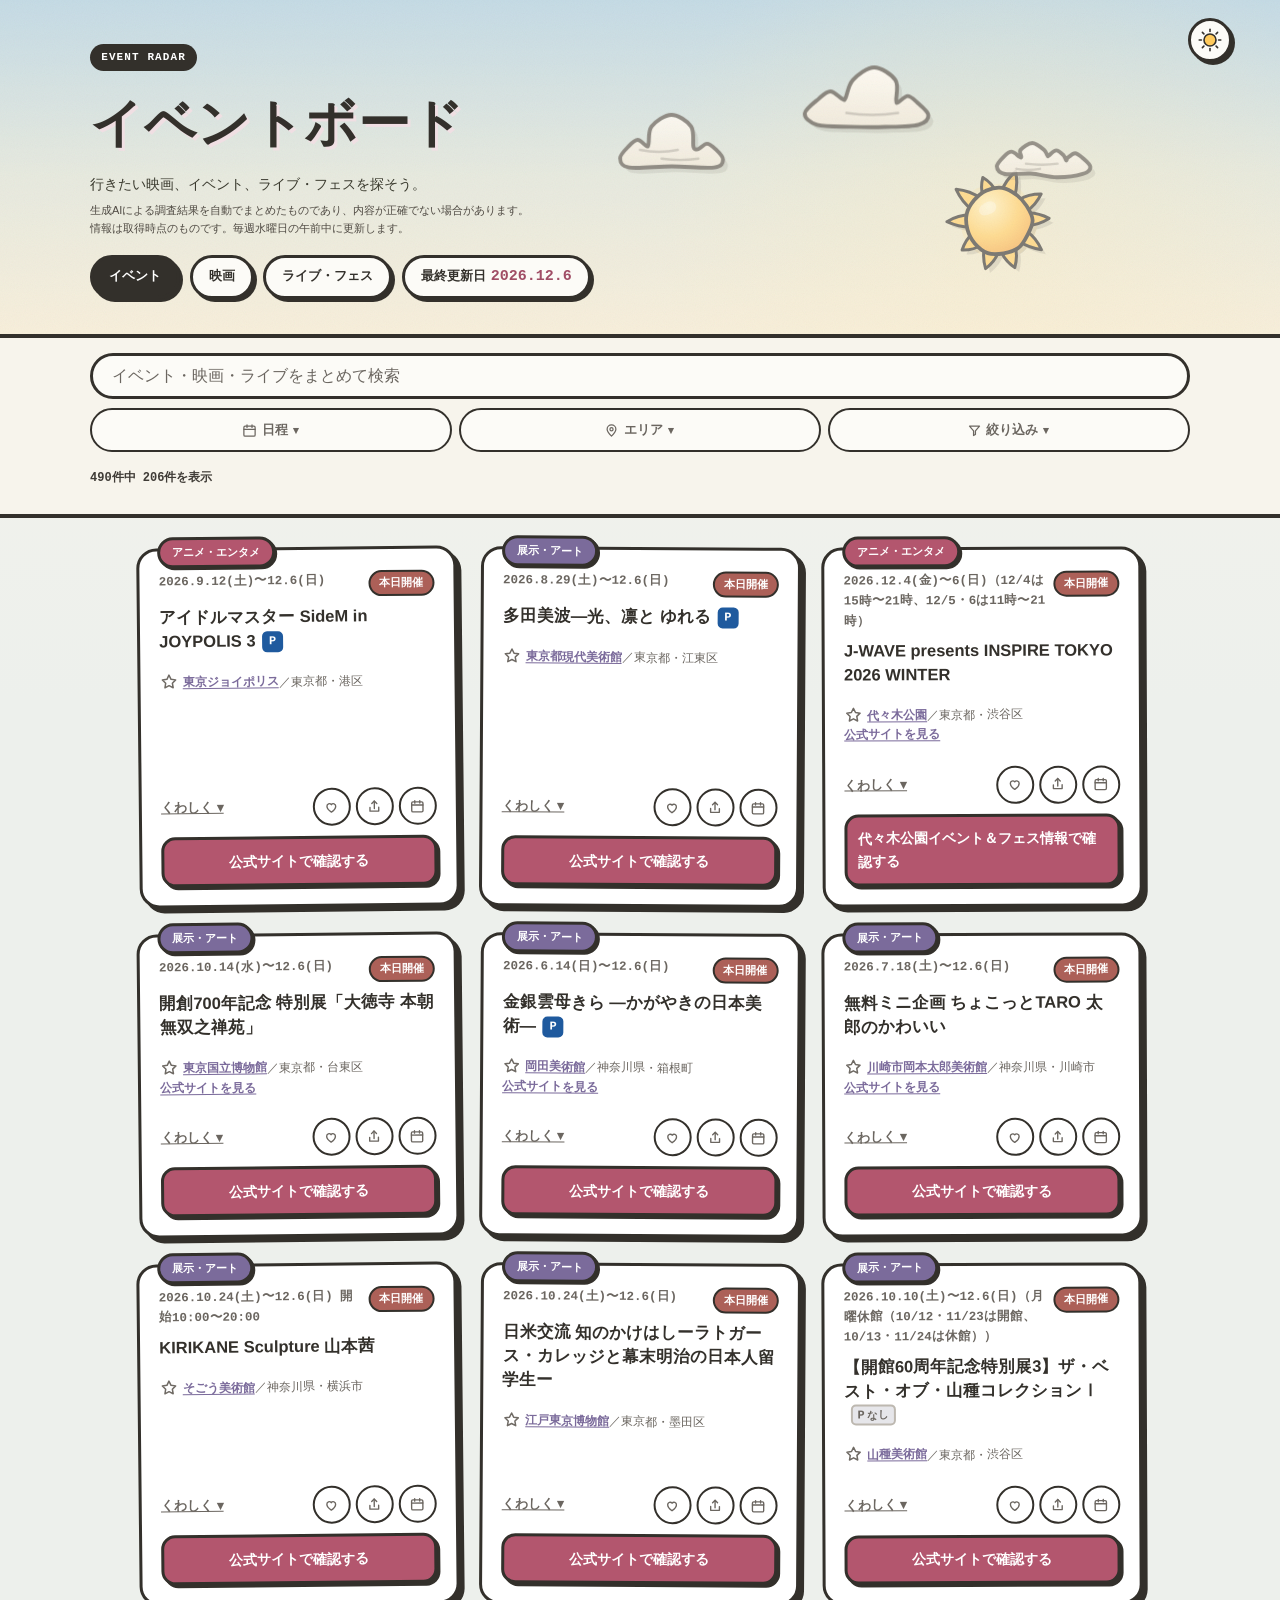
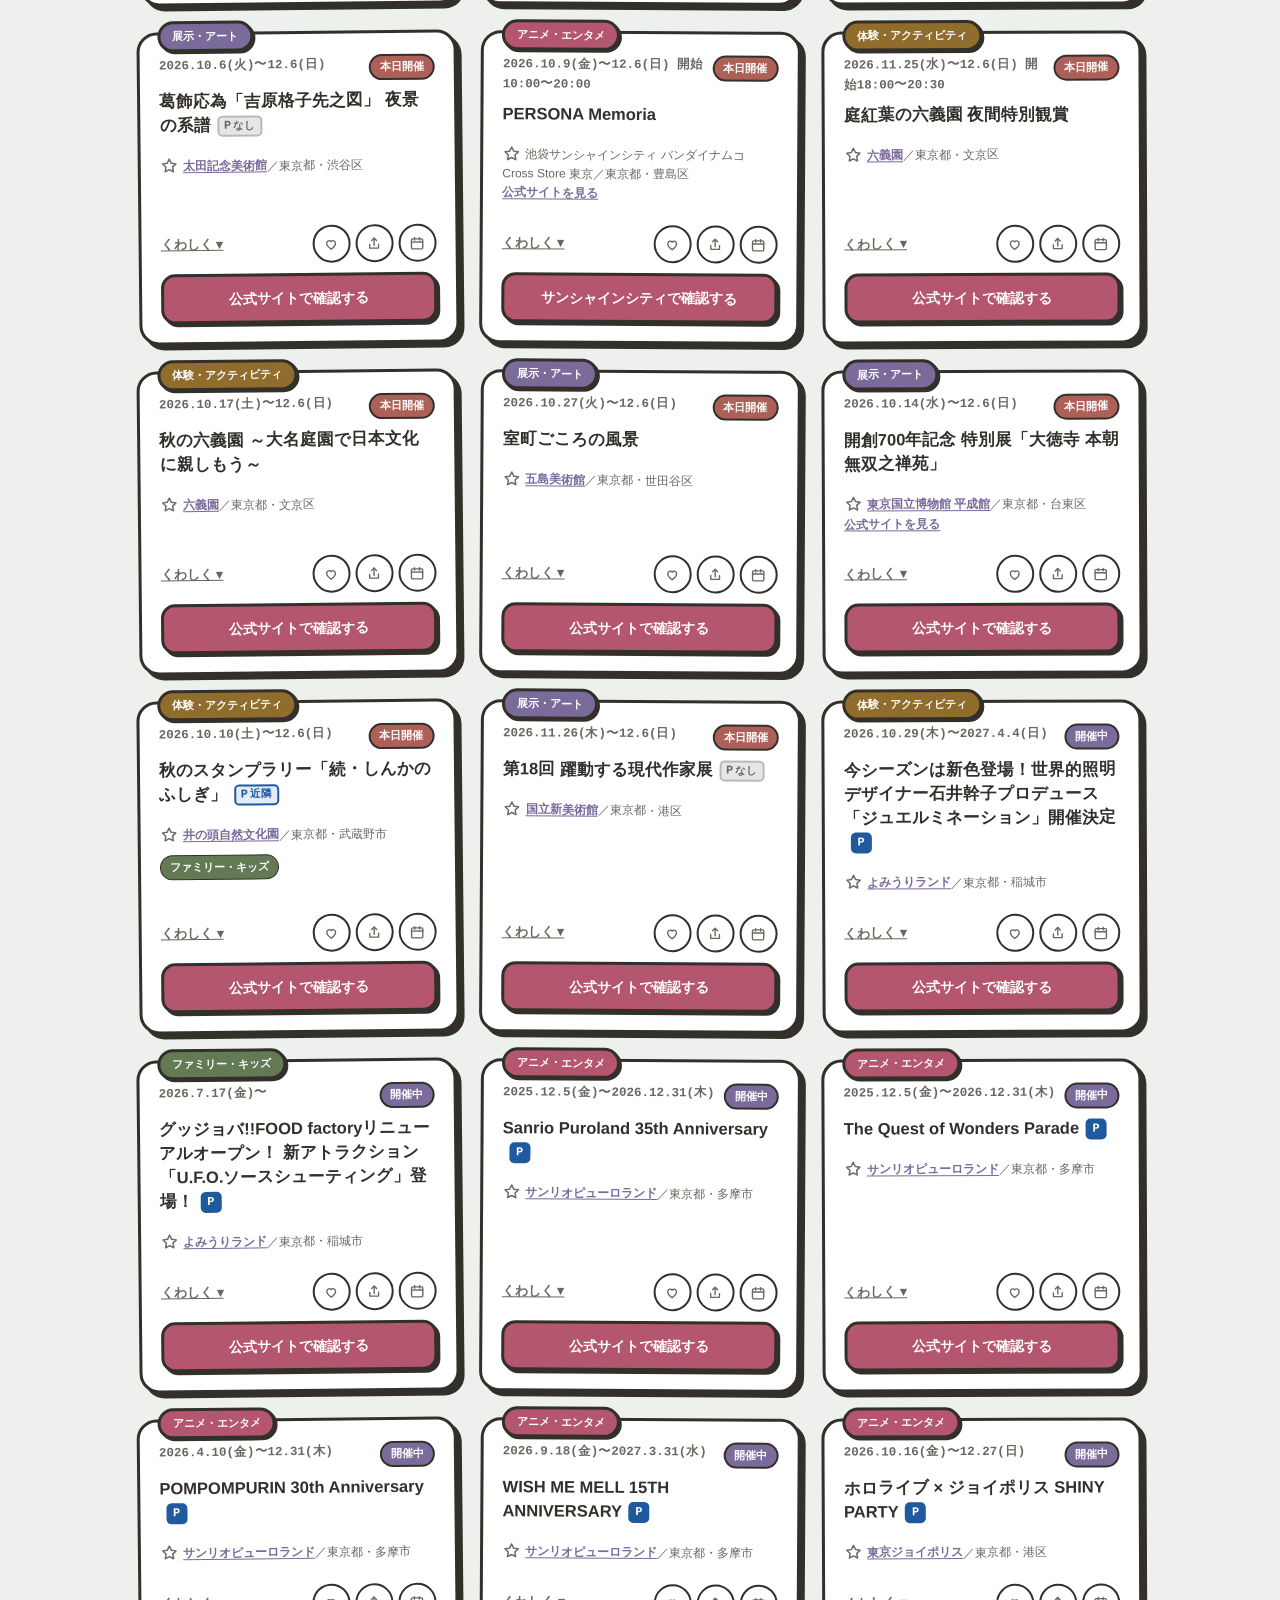
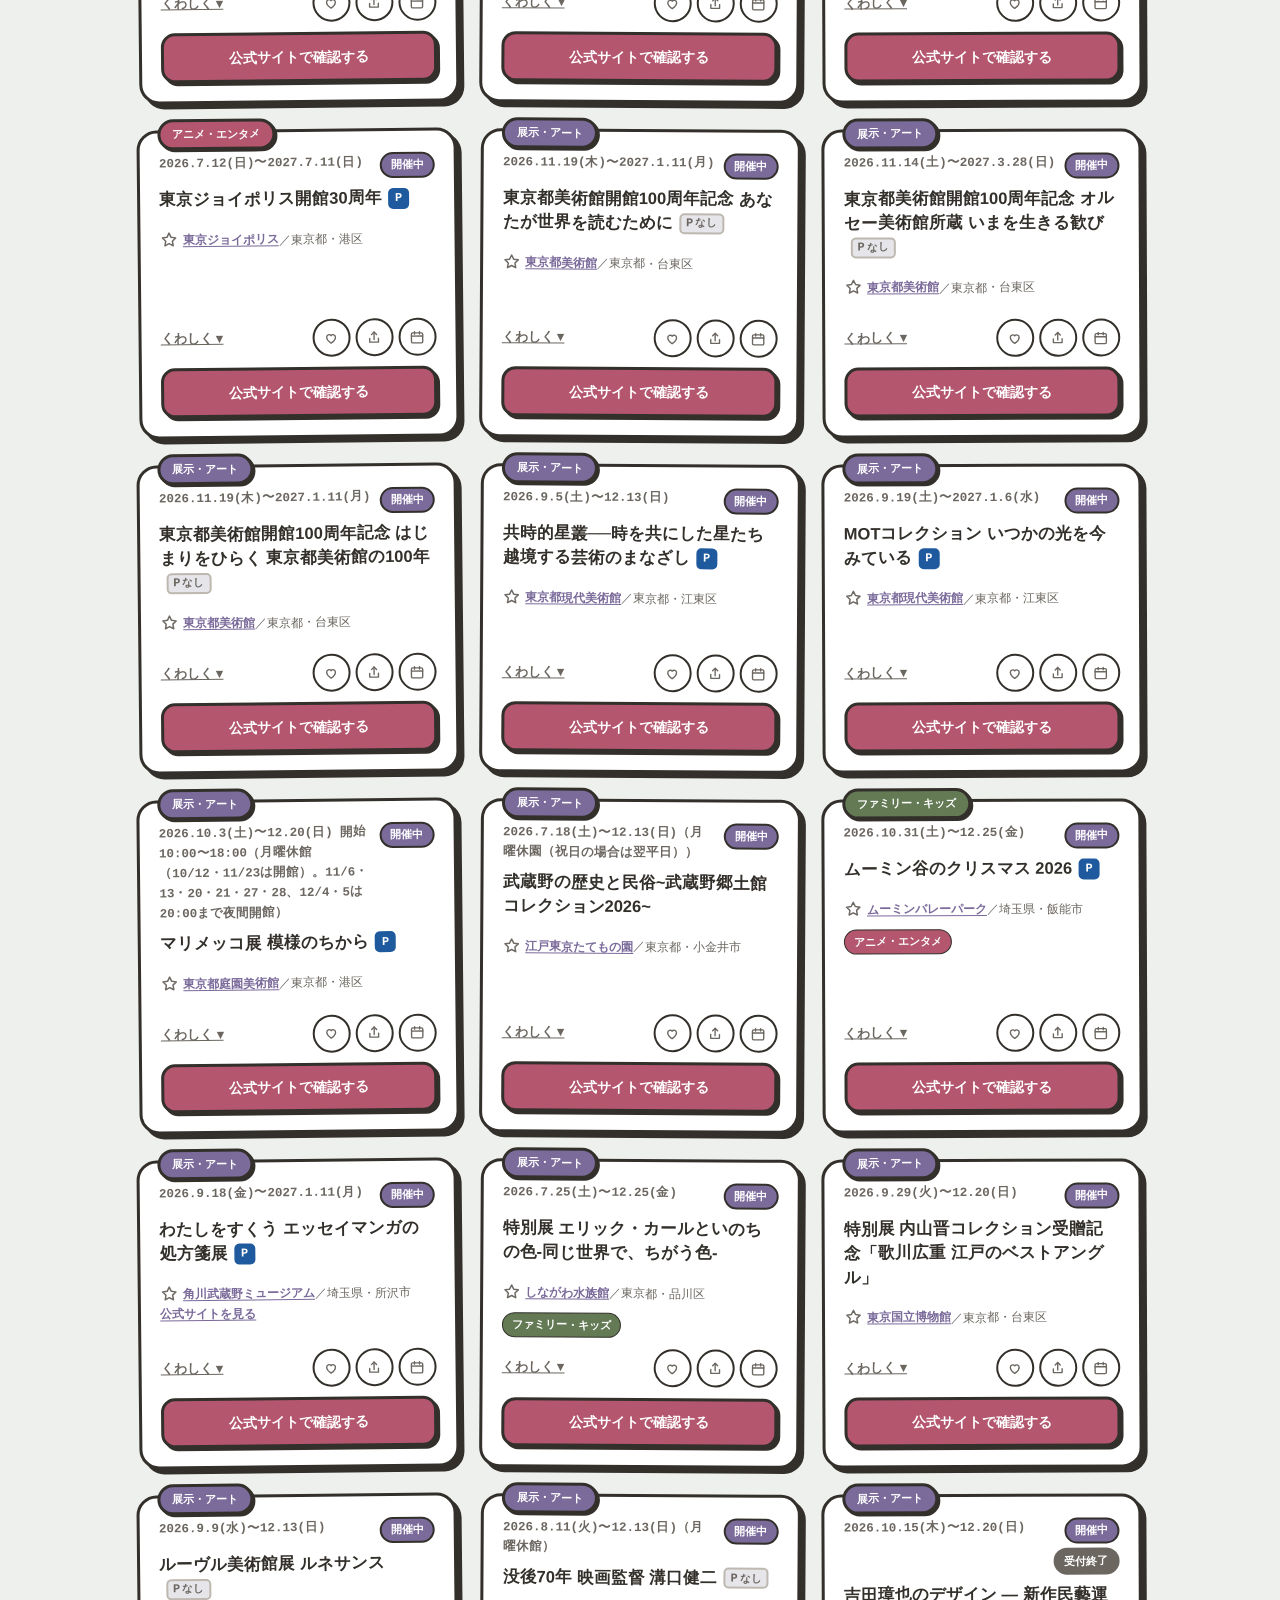
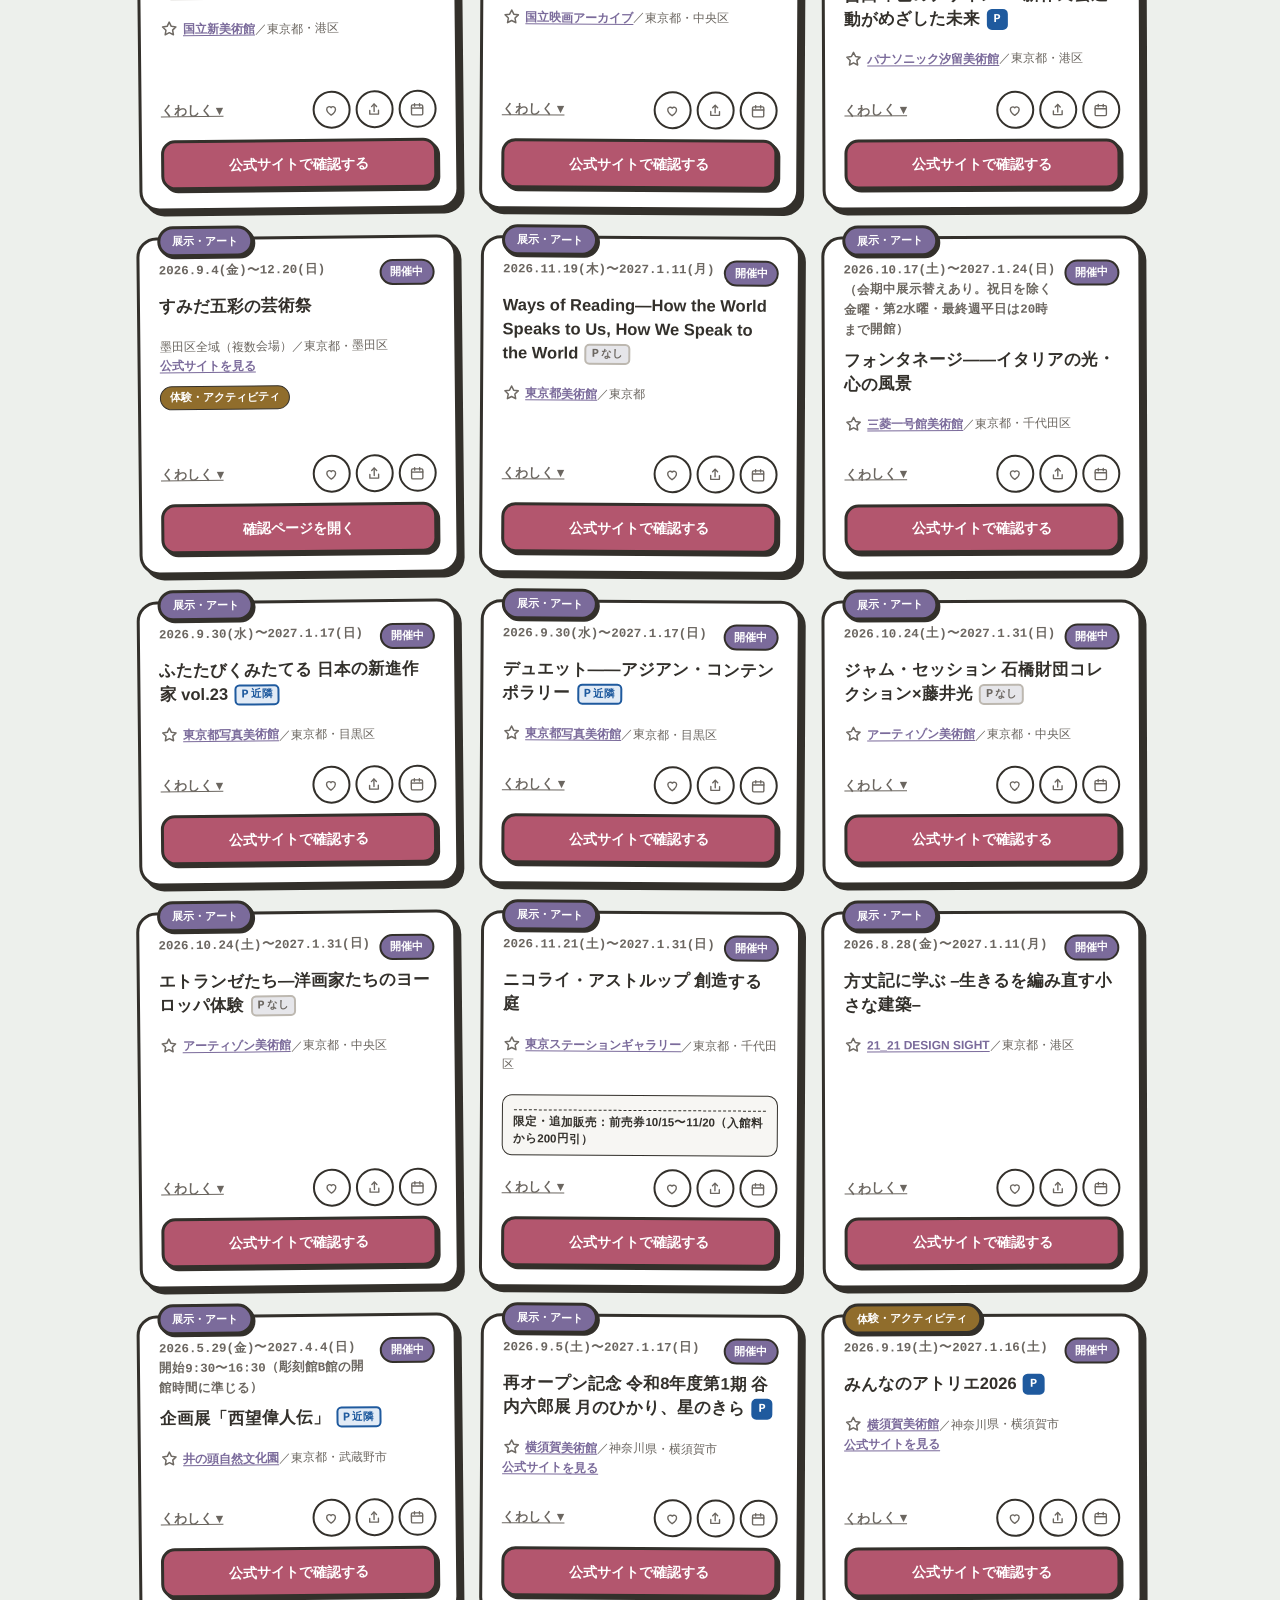
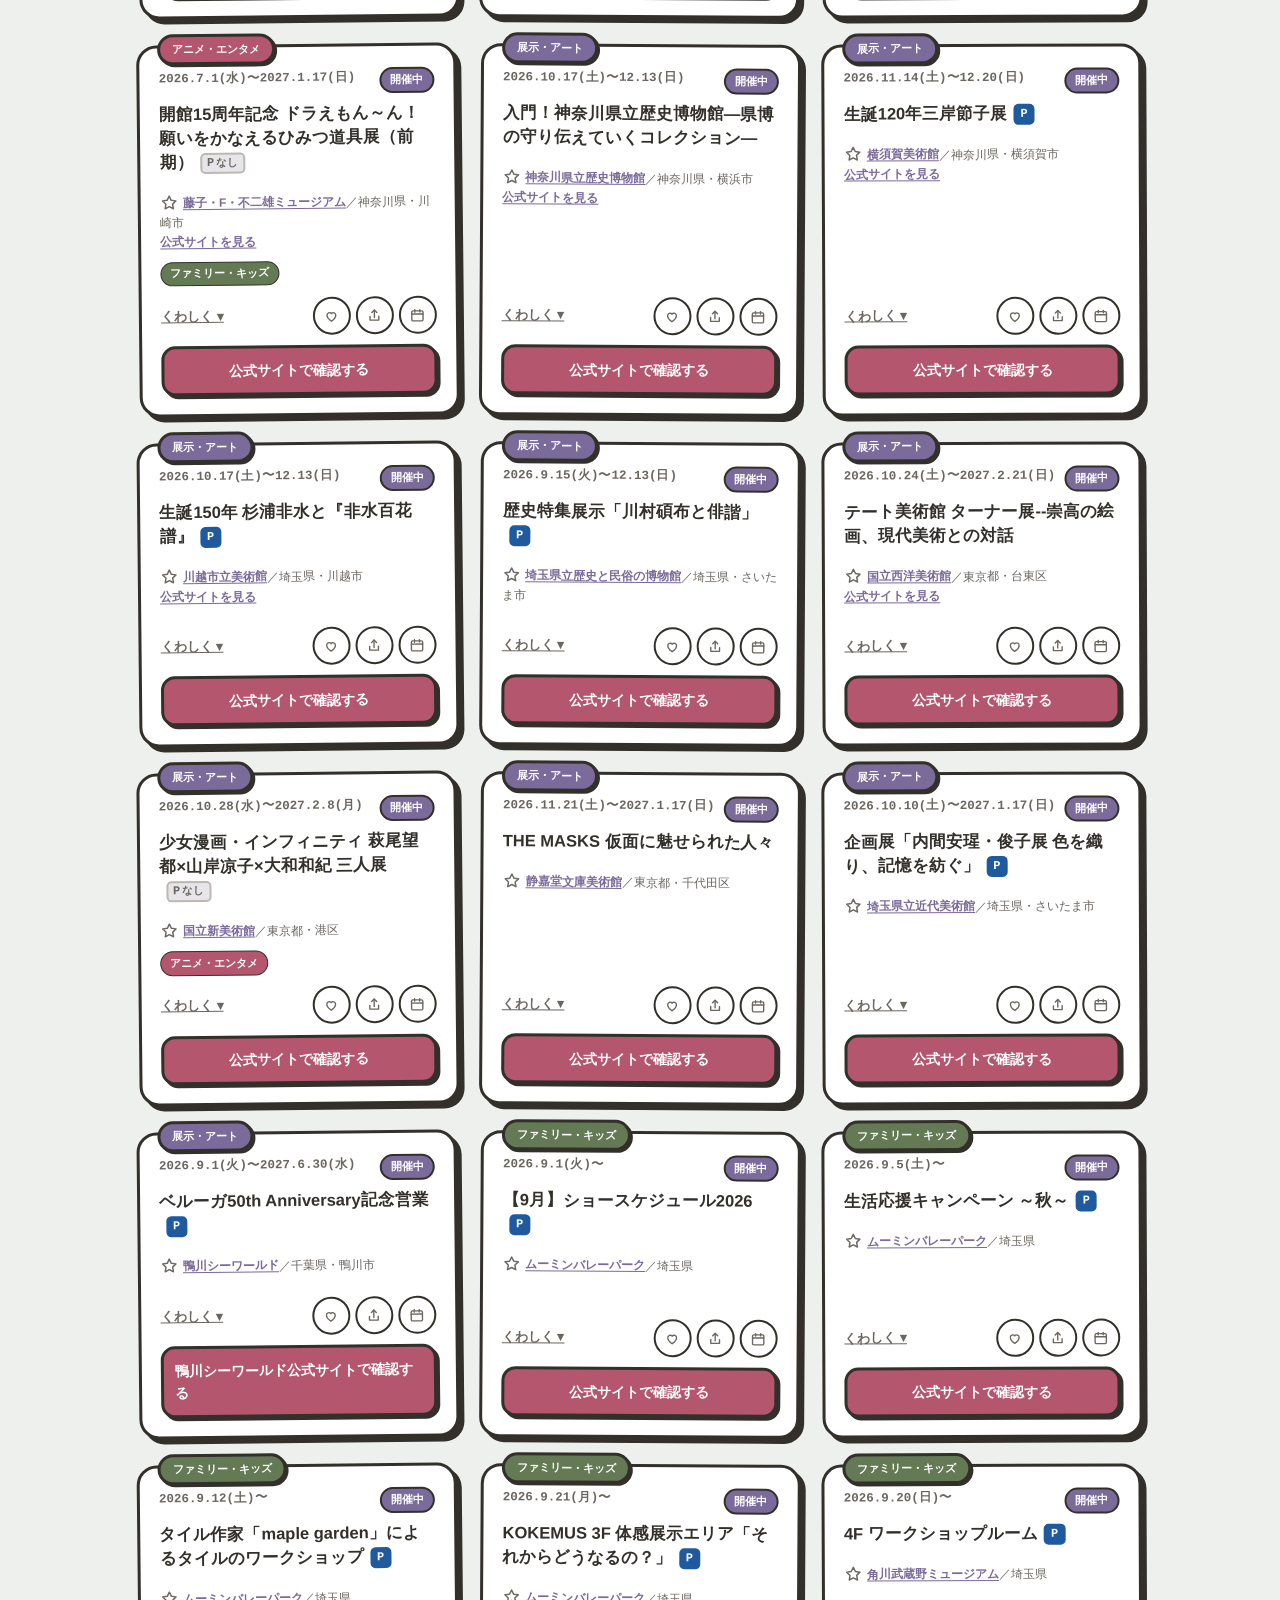
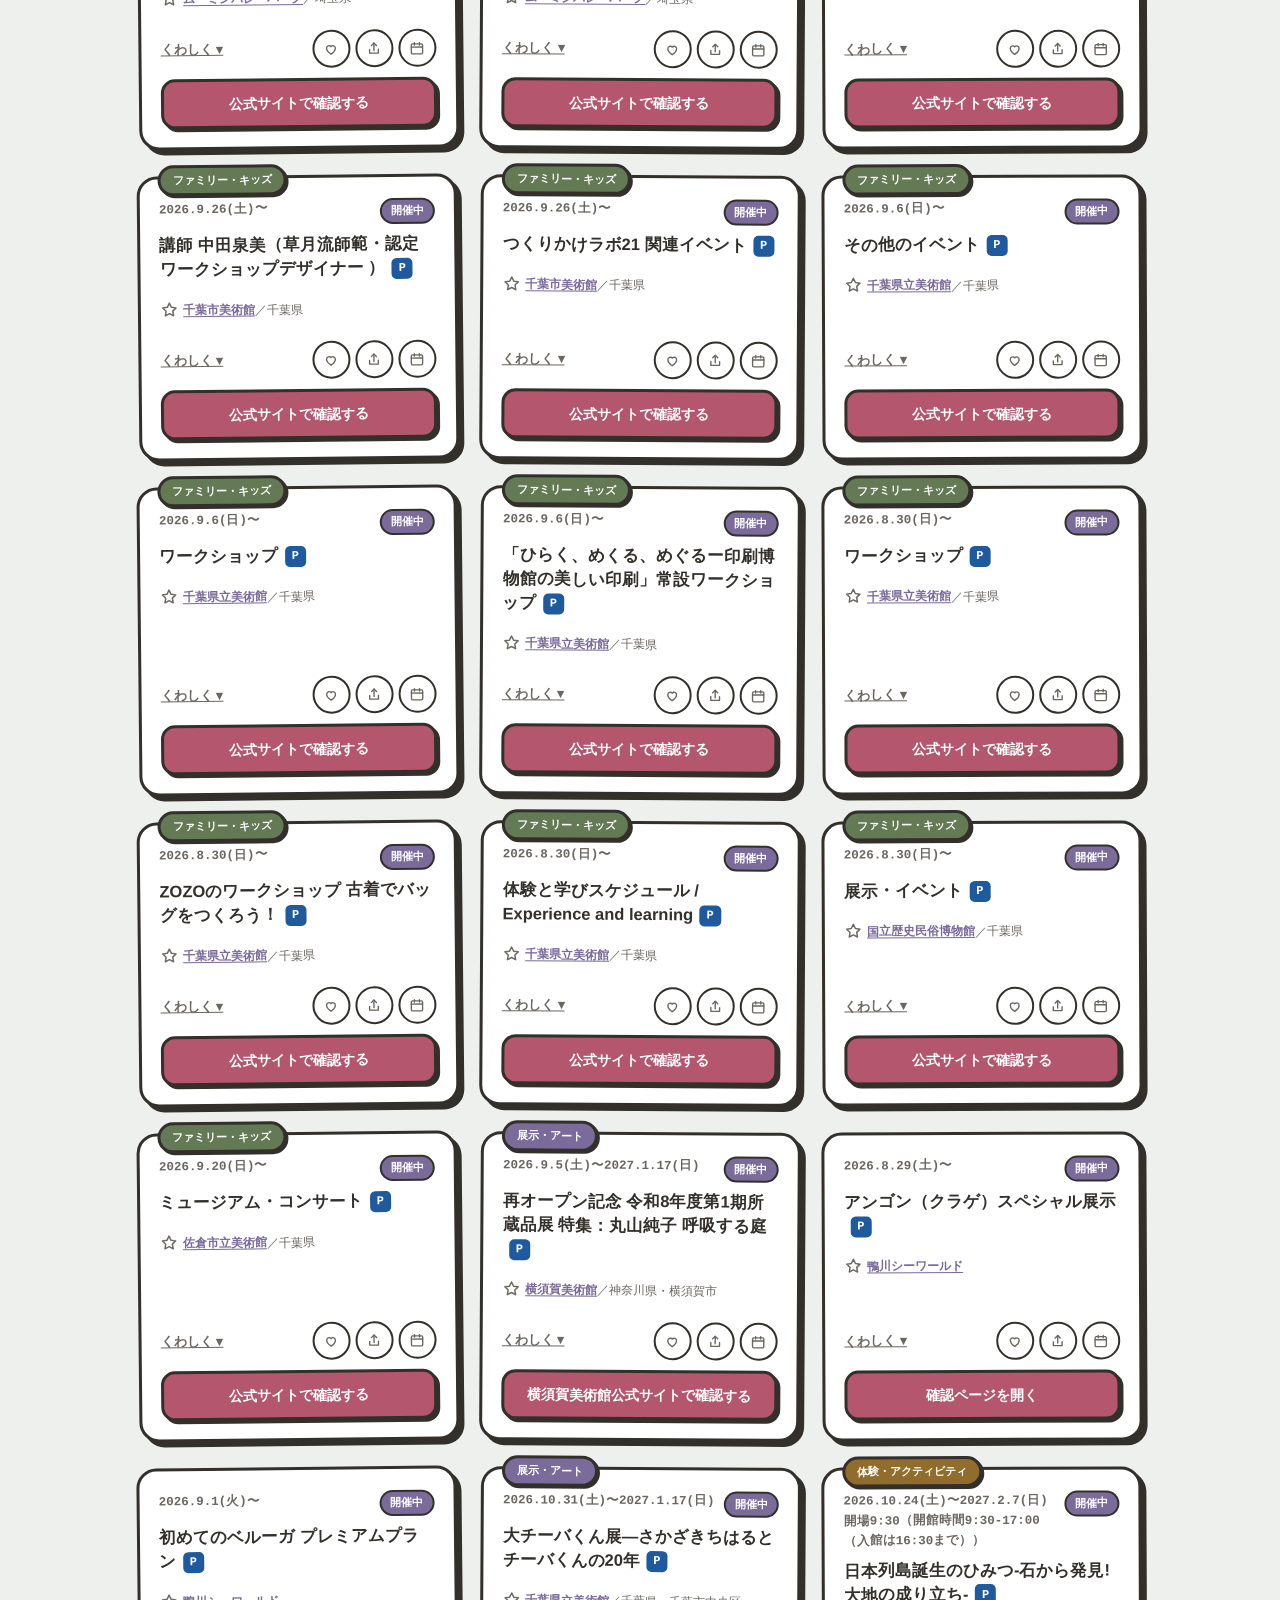
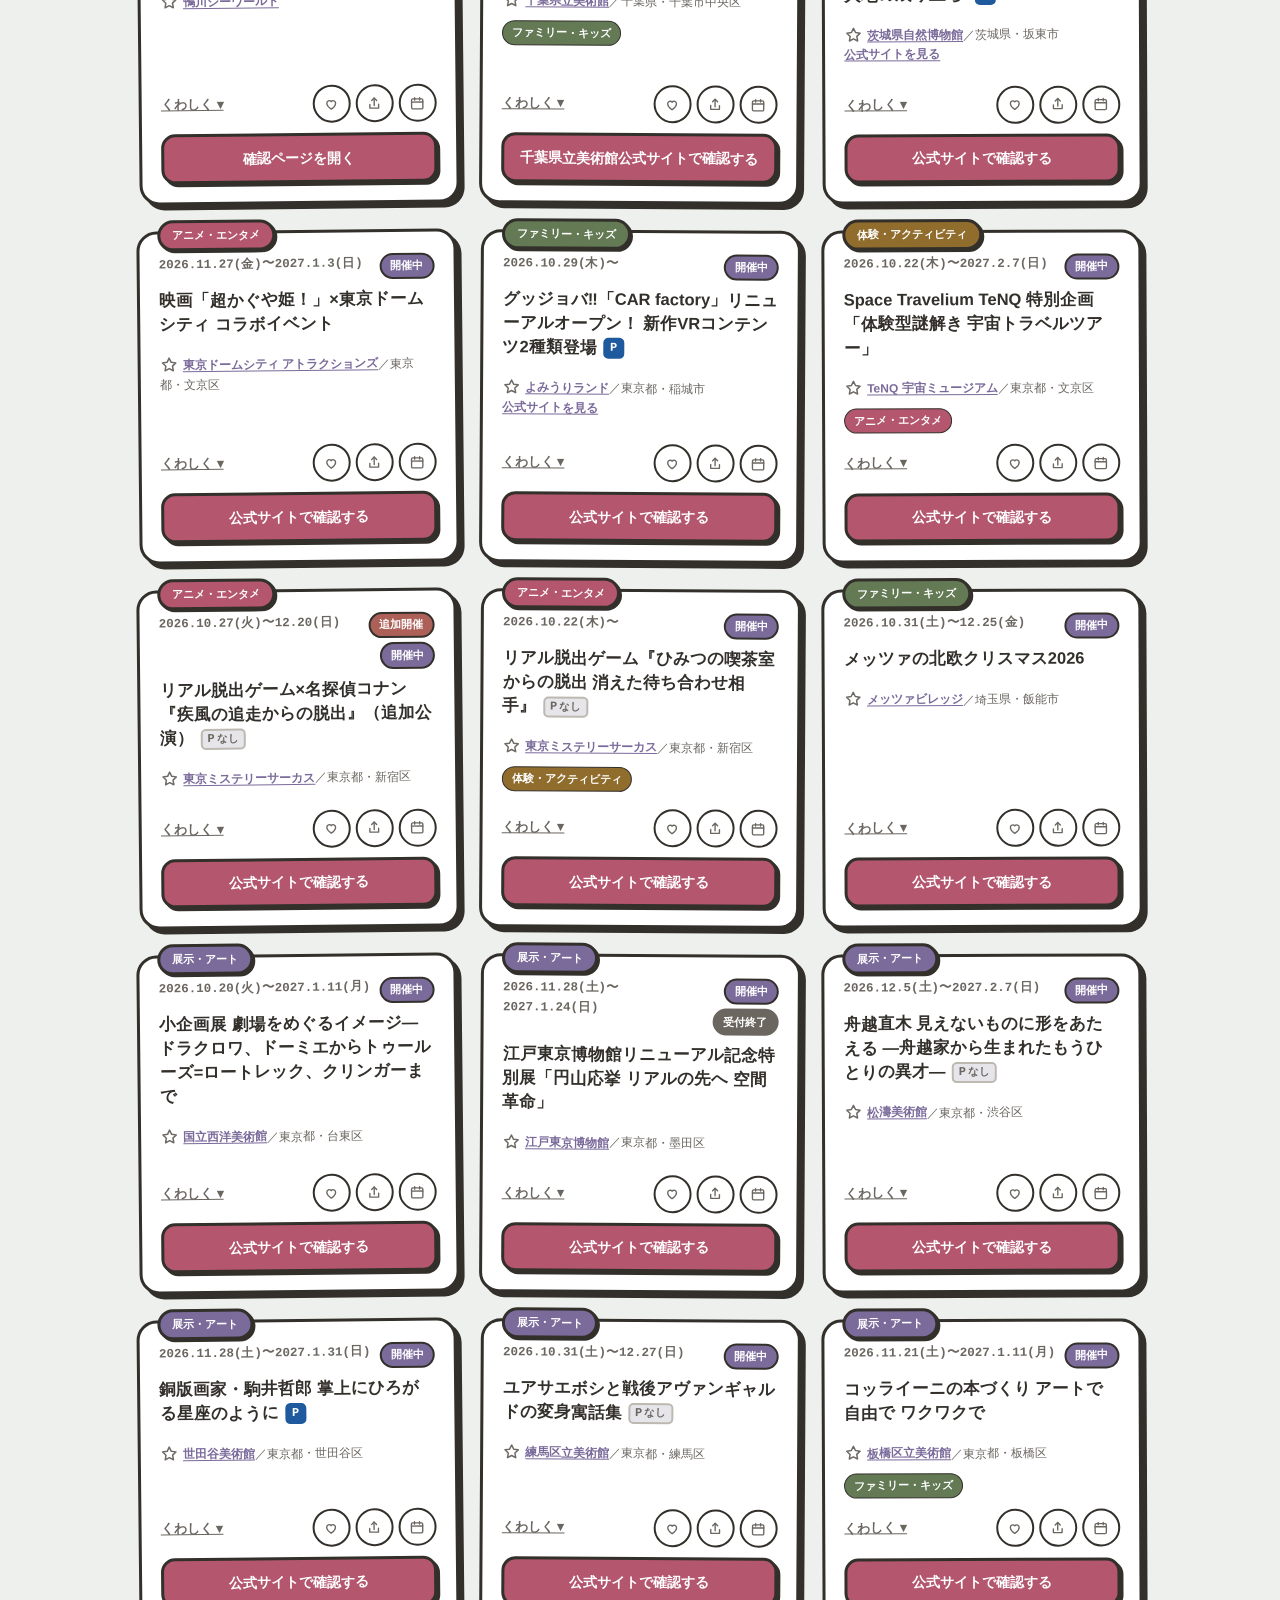
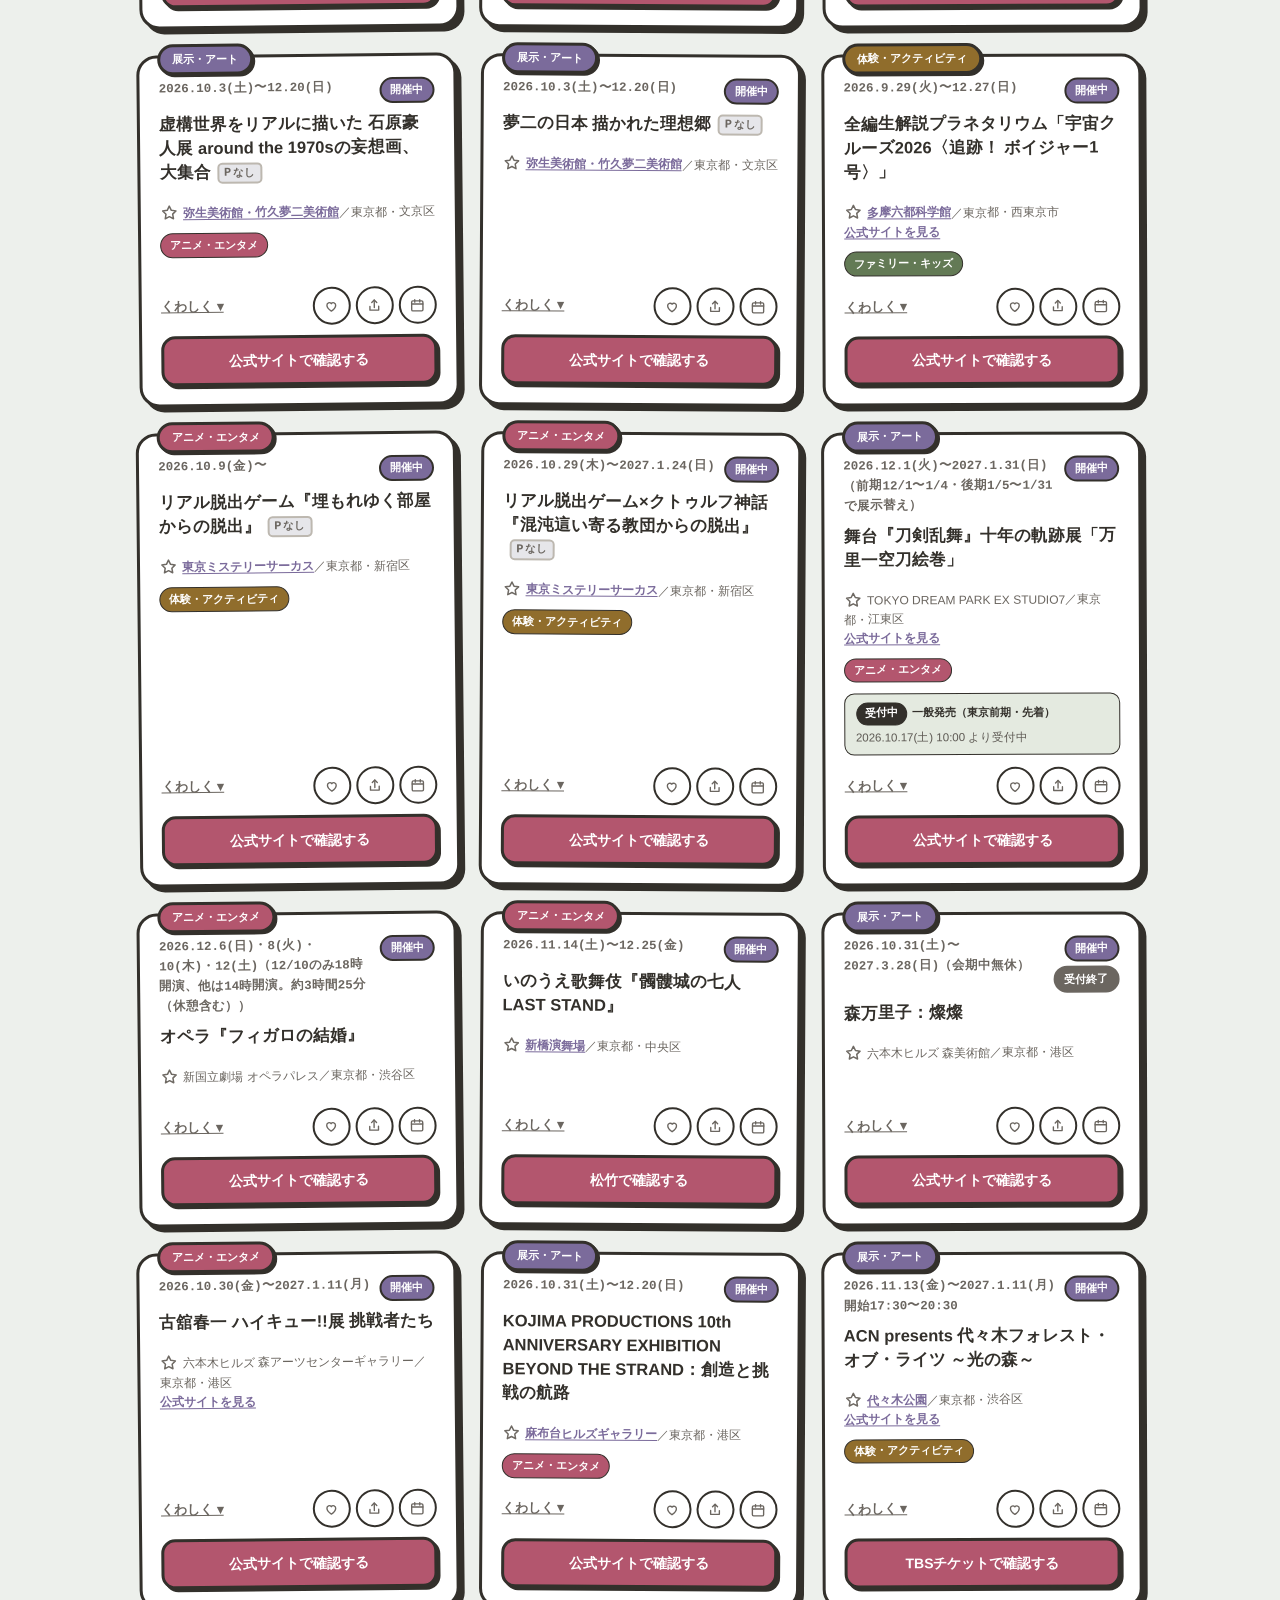
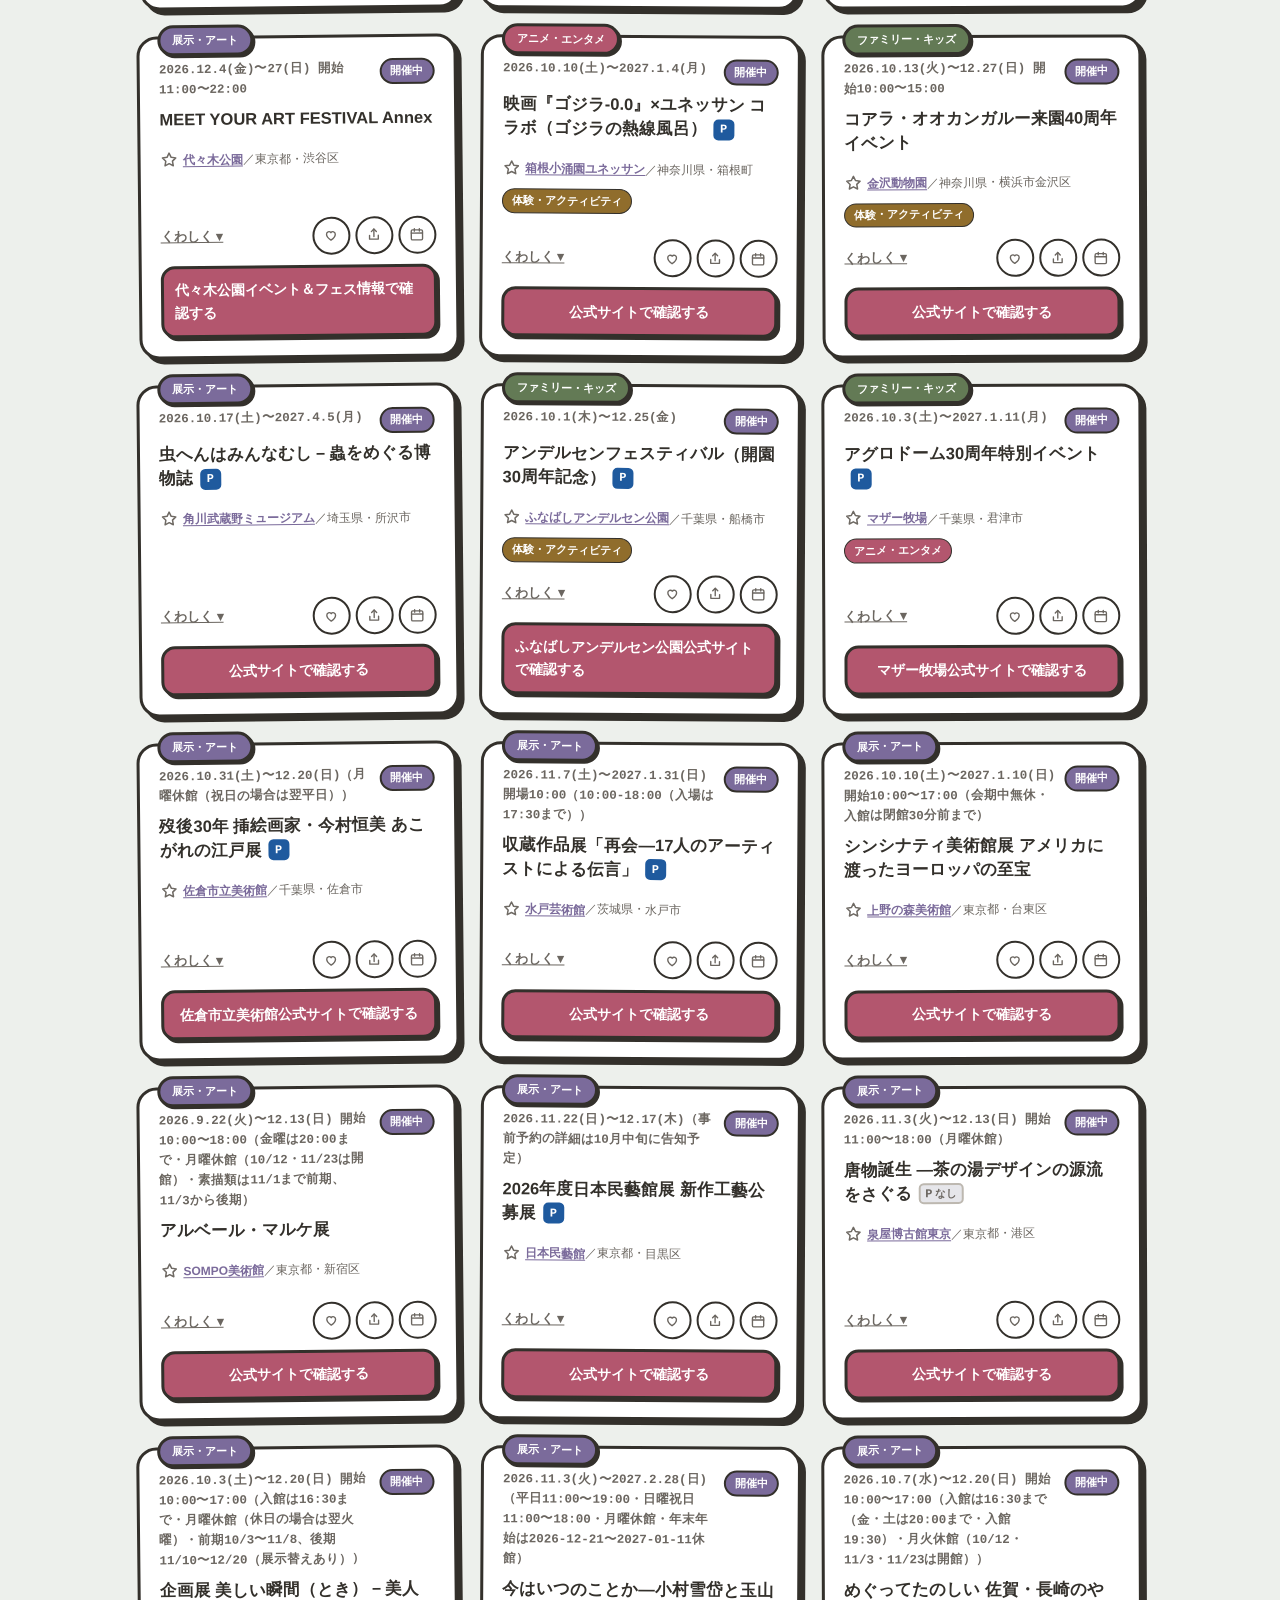
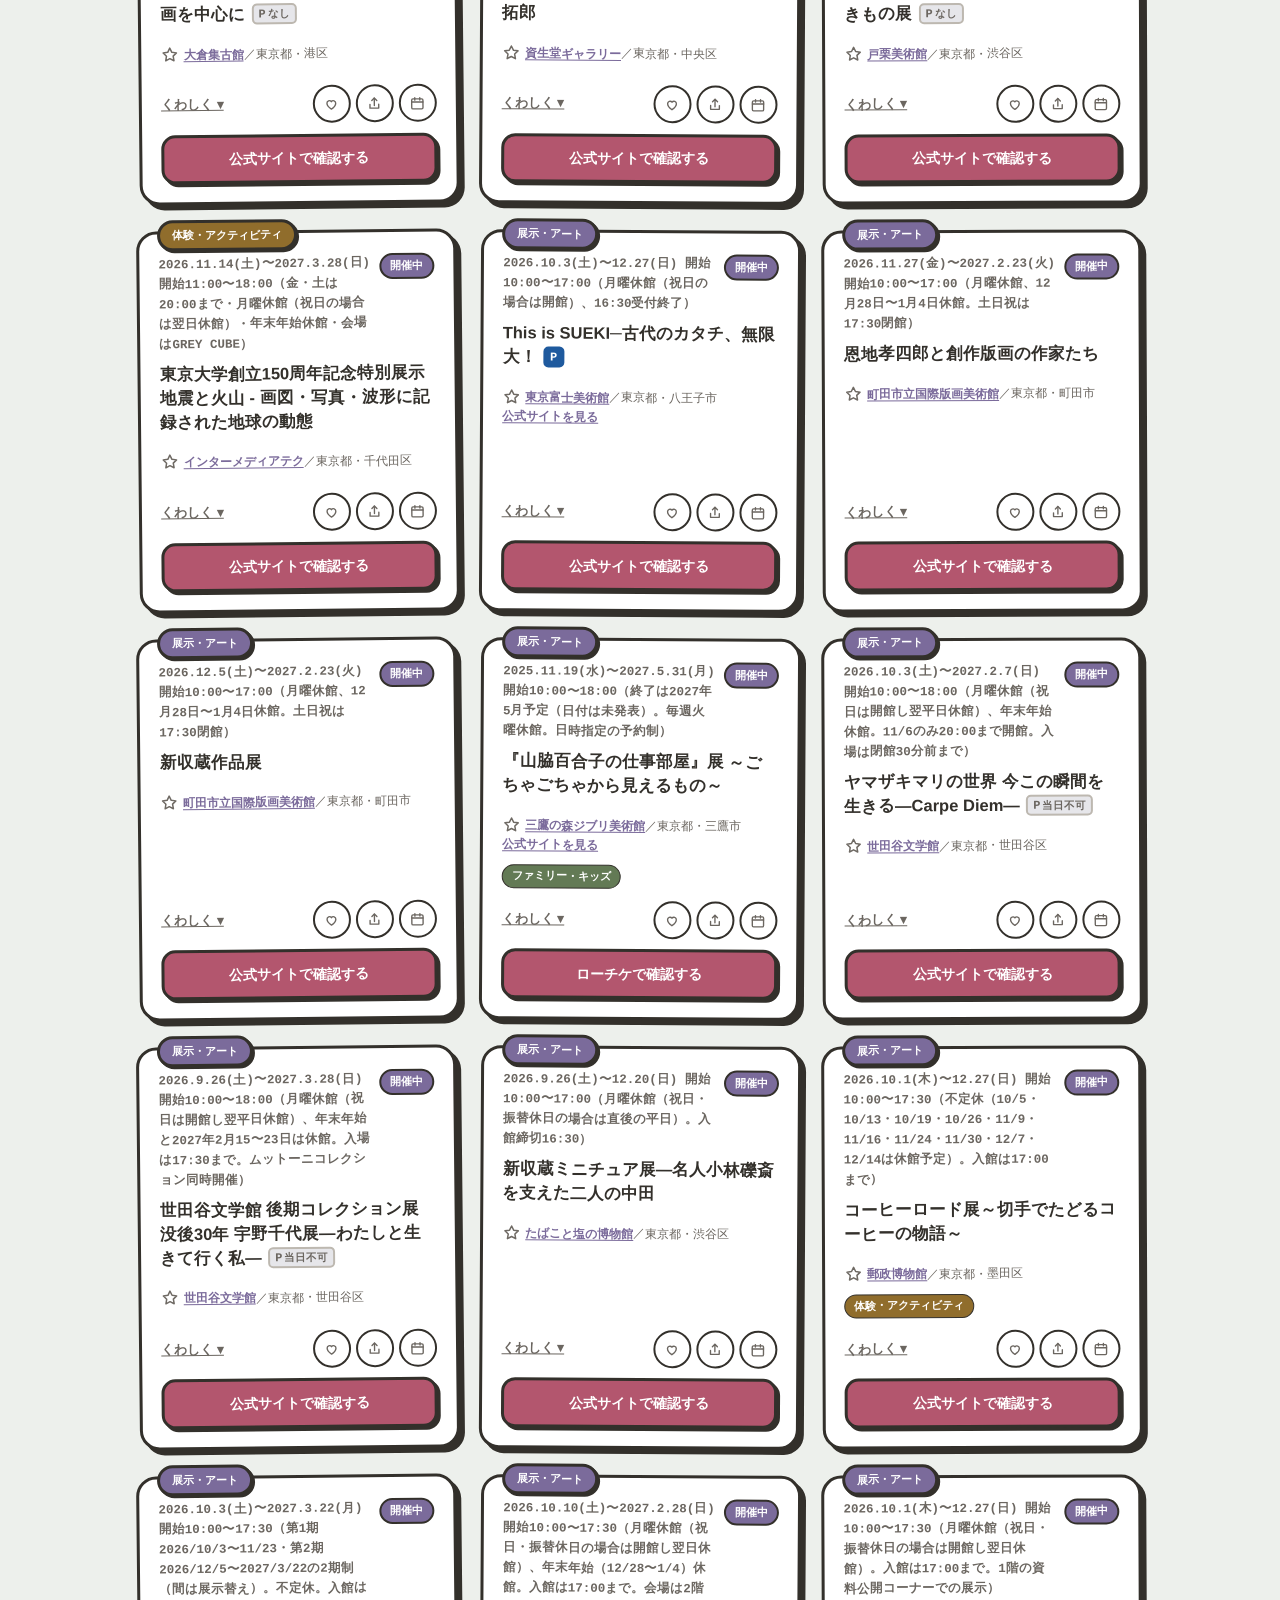
==== index.html @ 0efea623 "ライブ・フェスなどで、アーティストをお気に入りに登録できるようにする 場所の★に続く3つ目の「保存」として、人の形のボタンでアーティストを登録できる。 登録した人が出る公演は、3タブの一覧の先頭（お気" ====
<!doctype html>
<html lang="ja">
  <head>
    <meta charset="UTF-8" />
    <meta name="color-scheme" content="light" />
    <meta name="viewport" content="width=device-width, initial-scale=1.0" />
    <!-- 読み込んでよい先を絞る（docs/DESIGN.md 第10.5節）。CSVは生成AIが毎週書き直すので、
     エスケープを1か所でも漏らしたときに、外部のスクリプトを読み込んだり実行したりできないようにする。
     GitHub Pages はレスポンスヘッダーを設定できないため meta で宣言する（meta では frame-ancestors は効かない）。
     style に 'unsafe-inline' があるのは、カードのHTMLがカテゴリの色を style 属性で持つため。
     読み込み先を足すときは、ここも直すこと。 -->
    <meta
      http-equiv="Content-Security-Policy"
      content="default-src 'self'; script-src 'self'; style-src 'self' 'unsafe-inline' https://fonts.googleapis.com; font-src https://fonts.gstatic.com; img-src 'self' data: https://tile.openstreetmap.org; connect-src 'self'; object-src 'none'; base-uri 'none'; form-action 'none'"
    />
    <title>イベントボード｜関東のイベント・映画・ライブをまとめて探す</title>
    <meta
      name="description"
      content="関東エリアのイベント・映画・ライブ/フェスを1画面で横断検索できるダッシュボード。日程・エリア・カテゴリでしぼりこみ、地図の範囲や現在地からも探せます。毎週更新。"
    />
    <meta name="theme-color" content="#F1E6CC" />
    <link rel="manifest" href="manifest.webmanifest" />

    <!-- 共有したときにタイトルすら出ない状態だったので、OGP/Twitter Card を持たせる。
     画像は絶対URLでないと多くのサービスが拾わないため、公開URLを直接書く。 -->
    <meta property="og:type" content="website" />
    <meta property="og:site_name" content="イベントボード" />
    <meta
      property="og:title"
      content="イベントボード｜関東のイベント・映画・ライブをまとめて探す"
    />
    <meta
      property="og:description"
      content="関東のイベント・映画・ライブ/フェスを1画面で横断検索。日程・エリア・地図の範囲でしぼりこめます。"
    />
    <meta property="og:url" content="https://the-ready.github.io/player-one/" />
    <meta
      property="og:image"
      content="https://the-ready.github.io/player-one/assets/apple-touch-icon.png"
    />
    <meta name="twitter:card" content="summary" />

    <link rel="icon" type="image/svg+xml" href="assets/favicon.svg" />
    <link
      rel="icon"
      type="image/png"
      sizes="32x32"
      href="assets/favicon-32.png"
    />
    <link
      rel="icon"
      type="image/png"
      sizes="16x16"
      href="assets/favicon-16.png"
    />
    <link rel="icon" href="assets/favicon.ico" sizes="any" />
    <!-- iOS/iPadOS/macOS(Safari)のホーム画面追加・Dock追加用アイコン -->
    <link rel="apple-touch-icon" href="assets/apple-touch-icon.png" />

    <link rel="preconnect" href="https://fonts.googleapis.com" />
    <link rel="preconnect" href="https://fonts.gstatic.com" crossorigin />
    <!-- 実際に使っているウェイトだけを取る。日本語フォントはウェイトごとに
     サブセット一式が付くので、使っていない4ウェイトを外すと転送量が大きく減る。
     （Zen Maru Gothic の 400/500、Zen Kaku Gothic New の 900、JetBrains Mono の 500 は未使用だった） -->
    <link
      href="https://fonts.googleapis.com/css2?family=Zen+Maru+Gothic:wght@700;900&family=Zen+Kaku+Gothic+New:wght@400;500;700&family=JetBrains+Mono:wght@400;700&display=swap"
      rel="stylesheet"
    />
    <link rel="stylesheet" href="assets/app.css" />
    <script type="module" src="assets/js/main.js"></script>
    <script type="module" src="assets/js/wallpaper.js"></script>
    <!-- import の先を、たどり着く前から並行して取らせる。無いと main.js → ui-*.js → render.js →
     … と、import の段数ぶん往復を待つ（回線の遅い端末ほど初回表示が遅れる）。
     assets/js/ にモジュールを足したらここにも足すこと（tools/shell_list_test.py が sw.js の SHELL と併せて検査する）。 -->
    <link rel="modulepreload" href="assets/js/artists.js" />
    <link rel="modulepreload" href="assets/js/cards.js" />
    <link rel="modulepreload" href="assets/js/config.js" />
    <link rel="modulepreload" href="assets/js/csv.js" />
    <link rel="modulepreload" href="assets/js/data.js" />
    <link rel="modulepreload" href="assets/js/filters.js" />
    <link rel="modulepreload" href="assets/js/grid-fit.js" />
    <link rel="modulepreload" href="assets/js/page-sky.js" />
    <link rel="modulepreload" href="assets/js/render.js" />
    <link rel="modulepreload" href="assets/js/schedule.js" />
    <link rel="modulepreload" href="assets/js/spots.js" />
    <link rel="modulepreload" href="assets/js/state.js" />
    <link rel="modulepreload" href="assets/js/ui-area.js" />
    <link rel="modulepreload" href="assets/js/ui-caladd.js" />
    <link rel="modulepreload" href="assets/js/ui-calendar.js" />
    <link rel="modulepreload" href="assets/js/ui-controls.js" />
    <link rel="modulepreload" href="assets/js/ui-favartist.js" />
    <link rel="modulepreload" href="assets/js/ui-favspot.js" />
    <link rel="modulepreload" href="assets/js/ui-lineup.js" />
    <link rel="modulepreload" href="assets/js/ui-map.js" />
    <link rel="modulepreload" href="assets/js/ui-popover.js" />
    <link rel="modulepreload" href="assets/js/util.js" />
  </head>
  <body>
    <a class="skip-link" href="#mainContent">本文へスキップ</a>

    <header class="pop-header wp-on" id="hdr">
      <!-- 水玉（static）。dynamic が既定なので初期状態は隠す -->
      <span class="blob b1" aria-hidden="true" hidden></span>
      <span class="blob b2" aria-hidden="true" hidden></span>
      <span class="blob b3" aria-hidden="true" hidden></span>
      <span class="blob b4" aria-hidden="true" hidden></span>

      <!-- 空（dynamic、既定）。奥から手前の順。中身は wallpaper.js が組み立てる -->
      <div class="wp" id="wp" aria-hidden="true">
        <div class="wp-sky"></div>
        <div class="wp-haze"></div>
        <div class="wp-stars" id="stars"></div>
        <div class="wp-moon-glow"></div>
        <svg class="wp-moon" id="moon" viewBox="-50 -50 100 100"></svg>
        <div class="wp-glow-l"></div>
        <svg class="wp-sun" id="sun" viewBox="-50 -50 100 100"></svg>
        <div class="wp-clouds" id="clouds"></div>
        <div class="wp-citylight"></div>
        <div class="wp-veil wp-veil-day"></div>
        <div class="wp-veil wp-veil-night"></div>
        <div class="wp-grain"></div>
      </div>

      <button
        type="button"
        class="wp-toggle"
        id="wpToggleBtn"
        aria-pressed="true"
        aria-label="壁紙を水玉に切り替える"
      >
        <svg
          id="wpToggleIconDynamic"
          viewBox="-12 -12 24 24"
          aria-hidden="true"
        >
          <circle r="6" fill="#ffca5c" stroke="var(--ink)" stroke-width="1.6" />
          <g stroke="var(--ink)" stroke-width="1.6" stroke-linecap="round">
            <line x1="0" y1="-8.6" x2="0" y2="-10.8" />
            <line x1="0" y1="8.6" x2="0" y2="10.8" />
            <line x1="-8.6" y1="0" x2="-10.8" y2="0" />
            <line x1="8.6" y1="0" x2="10.8" y2="0" />
            <line x1="-6.1" y1="-6.1" x2="-7.6" y2="-7.6" />
            <line x1="6.1" y1="6.1" x2="7.6" y2="7.6" />
            <line x1="-6.1" y1="6.1" x2="-7.6" y2="7.6" />
            <line x1="6.1" y1="-6.1" x2="7.6" y2="-7.6" />
          </g>
        </svg>
        <svg
          id="wpToggleIconStatic"
          viewBox="-12 -12 24 24"
          aria-hidden="true"
          hidden
        >
          <circle cx="-3.8" cy="-3.2" r="4.4" fill="var(--pink)" />
          <circle cx="4.6" cy="1" r="3.2" fill="var(--sky)" />
          <circle cx="-1.8" cy="5.6" r="2.6" fill="var(--grape)" />
        </svg>
      </button>

      <div class="header-inner">
        <span class="kicker-pop">EVENT RADAR</span>
        <h1 class="pop-title">イベントボード</h1>
        <p class="pop-sub">行きたい映画、イベント、ライブ・フェスを探そう。</p>
        <p class="pop-disclaimer">
          生成AIによる調査結果を自動でまとめたものであり、内容が正確でない場合があります。<br />情報は取得時点のものです。毎週<span
            id="statUpdateDay"
            >水曜日</span
          >の午前中に更新します。
        </p>
        <div class="stat-chips">
          <!-- role="tab" に aria-pressed は許可されていない（選択状態は aria-selected だけで表す）。
           左右キーでの移動は main.js の keydown で受ける。 -->
          <div class="tab-group" role="tablist" aria-label="表示する項目">
            <button
              type="button"
              class="tab-chip"
              id="tabEventBtn"
              role="tab"
              aria-selected="true"
              aria-controls="eventPane"
            >
              イベント
              <!-- 検索中だけ出す「このタブに何件あるか」。空欄のときは
               render.js の syncTabCounts() が hidden を付けたままにする。 -->
              <span class="tab-count" id="tabEventCount" hidden></span>
            </button>
            <button
              type="button"
              class="tab-chip"
              id="tabMovieBtn"
              role="tab"
              aria-selected="false"
              aria-controls="moviePane"
              tabindex="-1"
            >
              映画
              <span class="tab-count" id="tabMovieCount" hidden></span>
            </button>
            <button
              type="button"
              class="tab-chip"
              id="tabLiveBtn"
              role="tab"
              aria-selected="false"
              aria-controls="livePane"
              tabindex="-1"
            >
              ライブ・フェス
              <span class="tab-count" id="tabLiveCount" hidden></span>
            </button>
          </div>
          <!-- 表示中のタブのデータの更新日。タブを切り替えると中身が変わるので、
           何の更新日なのかが読み上げからも分かるよう aria-label を付け直す。 -->
          <span class="stat-chip" id="statUpdatedChip"
            >最終更新日 <b id="statUpdated">–</b></span
          >
        </div>
        <p class="offline-note" id="offlineNote" role="status" hidden>
          オフラインのため、端末に保存された内容を表示しています。最新の情報は通信できる状態で開きなおしてください。
        </p>
      </div>
    </header>

    <div
      class="controls"
      role="search"
      aria-label="イベント・映画・ライブの検索と絞り込み"
    >
      <!-- バーの地と下線。縮むときにこれだけを伸縮・上下させる（ui-controls.js の morphBar） -->
      <div class="controls-bg" aria-hidden="true"></div>
      <div class="controls-line" aria-hidden="true"></div>
      <div class="controls-inner">
        <div class="controls-flex" id="controlsFlex">
          <div class="search-row">
            <div class="search-wrap">
              <!-- 検索語は3タブで共有する（設計書 第4.2節）。文言も固定でよく、
               タブ切り替え時にJSで書き換える必要が無い。 -->
              <label for="q" class="sr-only" id="qLabel"
                >イベント・映画・ライブをまとめて検索</label
              >
              <input
                type="search"
                id="q"
                autocomplete="off"
                placeholder="イベント・映画・ライブをまとめて検索"
              />
            </div>
          </div>
          <div class="control-row" role="group" aria-label="並び替え・絞り込み">
            <button
              type="button"
              class="sort-btn"
              id="sortDateBtn"
              aria-pressed="false"
              aria-haspopup="dialog"
              aria-expanded="false"
              aria-controls="popoverPanel"
            >
              <svg
                viewBox="0 0 24 24"
                width="15"
                height="15"
                fill="none"
                stroke="currentColor"
                stroke-width="2"
                stroke-linecap="round"
                stroke-linejoin="round"
                aria-hidden="true"
              >
                <rect x="3" y="5" width="18" height="16" rx="2" />
                <line x1="3" y1="10" x2="21" y2="10" />
                <line x1="8" y1="3" x2="8" y2="7" />
                <line x1="16" y1="3" x2="16" y2="7" />
              </svg>
              <span>日程</span>
              <span class="dir-arrow" id="dateArrow" aria-hidden="true">▾</span>
            </button>
            <button
              type="button"
              class="sort-btn"
              id="sortLocBtn"
              aria-pressed="false"
              aria-haspopup="dialog"
              aria-expanded="false"
              aria-controls="popoverPanel"
            >
              <svg
                viewBox="0 0 24 24"
                width="15"
                height="15"
                fill="none"
                stroke="currentColor"
                stroke-width="2"
                stroke-linecap="round"
                stroke-linejoin="round"
                aria-hidden="true"
              >
                <path d="M12 21s-7-6.5-7-11a7 7 0 0 1 14 0c0 4.5-7 11-7 11z" />
                <circle cx="12" cy="10" r="2.5" />
              </svg>
              <span>エリア</span>
              <span class="dir-arrow" id="locArrow" aria-hidden="true">▾</span>
            </button>
            <button
              type="button"
              class="sort-btn"
              id="catBtn"
              aria-pressed="false"
              aria-haspopup="dialog"
              aria-expanded="false"
              aria-controls="popoverPanel"
            >
              <svg
                viewBox="0 0 24 24"
                width="15"
                height="15"
                fill="none"
                stroke="currentColor"
                stroke-width="2"
                stroke-linecap="round"
                stroke-linejoin="round"
                aria-hidden="true"
              >
                <path d="M4 5h16l-6.5 7.5v6l-3 1.5v-7.5z" />
              </svg>
              <span>絞り込み</span>
              <span class="dir-arrow" id="catArrow" aria-hidden="true">▾</span>
            </button>
            <!-- 操作バーが縮んだときに出る検索ボタン。以前は入力欄そのものを
             32pxに潰していたため、入力欄が消えたように見えていた。 -->
            <button
              type="button"
              class="search-toggle"
              id="searchToggle"
              aria-label="検索欄をひらく"
            >
              <svg
                viewBox="0 0 24 24"
                width="18"
                height="18"
                fill="none"
                stroke="currentColor"
                stroke-width="2.4"
                stroke-linecap="round"
                stroke-linejoin="round"
                aria-hidden="true"
              >
                <circle cx="11" cy="11" r="7" />
                <line x1="21" y1="21" x2="16.4" y2="16.4" />
              </svg>
            </button>
          </div>
        </div>

        <!-- モーダルにしない。開いたまま隣のボタンへ移れることを優先する（ui-popover.js の冒頭を参照） -->
        <div class="popover-panel" id="popoverPanel" role="dialog" hidden>
          <div class="popover-body" id="datePopoverBody" hidden>
            <div class="popover-head">
              <span>期間でしぼる</span
              ><button
                type="button"
                class="popover-close"
                id="datePopoverClose"
                aria-label="閉じる"
              >
                ×
              </button>
            </div>
            <!-- 並び順の切り替え。以前はライブタブだけに出していたが、
             「今週なにが増えたか」はイベント・映画でも独立した探し方になる。 -->
            <div class="sort-row">
              <span class="chip-label">並び順</span>
              <button
                type="button"
                class="chip"
                id="sortDateChip"
                aria-pressed="true"
              >
                日程が近い順
              </button>
              <button
                type="button"
                class="chip"
                id="sortAnnouncedChip"
                aria-pressed="false"
              >
                新着順
              </button>
            </div>
            <div class="cal-presets" id="calPresets"></div>
            <div class="cal-nav">
              <button type="button" id="calPrev" aria-label="前の月">‹</button>
              <span class="cal-month" id="calMonth"></span>
              <button type="button" id="calNext" aria-label="次の月">›</button>
            </div>
            <div
              class="cal-grid"
              id="calGrid"
              role="grid"
              aria-label="開催期間を選ぶカレンダー"
            ></div>
            <div class="cal-selection">
              <span id="calSelectionText" aria-live="polite"
                >開始日を選んでください</span
              >
              <button type="button" class="cal-clear" id="calClear">
                期間を解除
              </button>
            </div>
          </div>

          <div class="popover-body" id="locPopoverBody" hidden>
            <div class="popover-head">
              <span>場所でしぼる</span
              ><button
                type="button"
                class="popover-close"
                id="locPopoverClose"
                aria-label="閉じる"
              >
                ×
              </button>
            </div>
            <button type="button" class="locate-cta" id="useMyLocationBtn">
              現在地から近い順にならべる
            </button>
            <button type="button" class="locate-cta map-cta" id="openMapBtn">
              地図で範囲をえらぶ
            </button>
            <p class="map-area-status" id="mapAreaStatus" hidden></p>
            <!-- 会場・都県・地図の範囲はいずれも「場所の絞り込み」なので三者排他。 -->
            <div class="venue-picker" id="venuePicker">
              <p class="popover-sub" id="venuePickerLabel">会場でしぼる</p>
              <label for="venueQ" class="sr-only" id="venueQLabel"
                >会場名で検索</label
              >
              <!-- type="text" にしてあるのは意図的。この入力欄は .controls の内側にあり、
               type="search" だと操作バーが縮んだときの #q 用のルールを巻き添えで受ける。 -->
              <input
                type="text"
                id="venueQ"
                class="venue-search"
                autocomplete="off"
                placeholder="会場名を入力"
              />
              <div class="venue-kinds" id="venueKinds"></div>
              <div class="venue-list" id="venueList"></div>
            </div>
            <p class="popover-sub">または関東のエリアで絞り込む</p>
            <div class="region-row" id="regionRow"></div>
            <div class="locate-msg" id="locateMsg" aria-live="polite"></div>
          </div>

          <div class="popover-body" id="catPopoverBody" hidden>
            <div class="popover-head">
              <span id="catPopoverTitle">絞り込み</span
              ><button
                type="button"
                class="popover-close"
                id="catPopoverClose"
                aria-label="閉じる"
              >
                ×
              </button>
            </div>
            <!-- チップの並びはタブ宣言（assets/js/config.js）から組み立てる。
             件数つきで描き、0件の選択肢は無効化する。 -->
            <div id="catBody"></div>
          </div>
        </div>

        <!-- いま効いている絞り込み。1タップで外せる。縮んだ操作バーでも消さない。 -->
        <div
          class="applied-bar"
          id="appliedBar"
          aria-label="適用中の絞り込み"
          hidden
        ></div>
        <p class="result-count" id="resultCount" role="status"></p>
      </div>
    </div>
    <div class="popover-backdrop" id="popoverBackdrop" hidden></div>

    <noscript>
      <p class="noscript-note">
        このページはJavaScriptでデータを読み込んで一覧を組み立てています。ブラウザのJavaScriptを有効にしてから開きなおしてください。元データは
        <a href="data/events.csv">data/events.csv</a>・<a href="data/movies.csv"
          >data/movies.csv</a
        >・<a href="data/lives.csv">data/lives.csv</a>
        にCSVとして置いてあり、そのままダウンロードして表計算ソフトで開けます。
      </p>
    </noscript>

    <!-- 表示中のタブだけが可視。<main> はページに1つだけ置き、その中にタブパネルを並べる。 -->
    <main id="mainContent">
      <div id="eventPane" role="tabpanel" aria-labelledby="tabEventBtn">
        <div class="pane-main">
          <h2 class="sr-only">本日・近日開催のイベント一覧</h2>
          <div class="grid" id="list">
            <div class="empty-state"><span class="big">読み込み中…</span></div>
          </div>
        </div>

        <section class="directory" aria-label="イベント情報の調査元サイト">
          <div class="directory-inner">
            <h2>調べたサイト一覧</h2>
            <p class="sub">
              イベント情報の調査で確認した全<span id="dirCount">–</span
              >サイト。掲載イベントがないサイトも、そのまま各サイトへ移動できます。各社との間に提携関係はありません。
            </p>
            <div class="dir-grid" id="dirGrid"></div>
          </div>
        </section>

        <footer aria-label="イベント情報の注記">
          <p>
            掲載イベントは各サイトの公開情報をもとに、生成AIによる週1回の自動収集タスクが要約したものです（リアルタイムの取得・更新ではありません）。日程・料金・予約状況は変更される場合があるため、最新情報とご予約は各「確認する」ボタンの先でご確認ください。
          </p>
          <p>
            申込の受付期間・締切は確認した時点のものです。<strong>締切は予告なく変わることがあります。</strong>締切間際のお申し込みは、必ず申込ページで最終確認をお願いします。
          </p>
          <p>
            価格は調査時点のスナップショットです。割引・クーポンに適用条件（会員限定・曜日限定など）がある場合はカードに条件を併記していますが、最終的な金額は必ず予約画面でご確認ください。
          </p>
          <p>
            出演者・出演日は、主催者・会場の公式サイトの告知にもとづくものです。<strong>出演は予告なく変更・中止になることがあります。</strong>出演者に会うために出かけるときは、必ず公式サイトで最終確認をお願いします。
          </p>
          <p>
            このサイトでは、イベントの写真などの画像を一切掲載していません（画像ファイルの複製・保存も、URLを参照しての表示も行っていません）。
          </p>
          <p>
            会場の位置情報はおおよその代表地点です。「現在地から近い順」機能はブラウザの位置情報を使い、この端末上だけで距離を計算します（外部送信はありません）。「行きたい」に登録した内容もこの端末の中だけに保存され、外部へは送信されません。
          </p>
          <p>
            「地図で範囲をえらぶ」で表示する地図は
            <a
              href="https://www.openstreetmap.org/copyright"
              target="_blank"
              rel="noopener noreferrer"
              >OpenStreetMap</a
            >
            の地図タイルを利用しています（&copy; OpenStreetMap
            contributors）。地図は初めて開いたときにだけ読み込まれ、円の中に入るかどうかの判定もこの端末上で行います。
          </p>
          <p>
            運営：the-ready（個人による非営利の情報サイトです）。<a
              href="terms.html"
              >利用規約・免責事項</a
            >／<a href="privacy.html">プライバシーポリシー</a>／<a
              href="terms.html#rights"
              >権利者の方へ</a
            >／<a
              href="https://github.com/the-ready/player-one"
              target="_blank"
              rel="noopener noreferrer"
              >ソースコード（GitHub）</a
            >
          </p>
        </footer>
      </div>

      <div id="moviePane" role="tabpanel" aria-labelledby="tabMovieBtn" hidden>
        <div class="pane-main">
          <h2 class="sr-only">新作・上映中の映画一覧</h2>
          <div class="grid" id="movieList"></div>
        </div>

        <section class="directory" aria-label="映画情報の調査元サイト">
          <div class="directory-inner">
            <h2>調べたサイト一覧</h2>
            <p class="sub">
              映画情報の調査で確認した全<span id="movieDirCount">–</span
              >サイト。掲載作品がないサイトも、そのまま各サイトへ移動できます。各社との間に提携関係はありません。
            </p>
            <div class="dir-grid" id="movieDirGrid"></div>
          </div>
        </section>

        <footer aria-label="映画情報の注記">
          <p>
            掲載作品・上映情報は各劇場・配給会社・映画情報サイトの公開情報をもとに、生成AIによる週1回の自動収集タスクが要約したものです（リアルタイムの取得・更新ではありません）。上映期間・料金・座席状況は変更される場合があるため、最新情報とご予約は各「上映情報を見る」ボタンの先でご確認ください。
          </p>
          <p>
            前売り券（ムビチケ等）の販売期間は確認した時点のものです。<strong>公開日の前日で販売を終える券種が多く、劇場・作品によって異なります。</strong>購入前に必ず販売ページでご確認ください。
          </p>
          <p>
            割引料金には適用条件（会員限定・特定の曜日・時間帯など）があるものが含まれます。条件はカードに併記していますが、条件を満たすかどうかは必ず劇場のページでご確認ください。
          </p>
          <p>
            舞台挨拶・ゲスト登壇は、劇場・配給会社の告知にもとづくものです。<strong>登壇者・実施回は予告なく変更・中止になることがあります。</strong>登壇回を目当てに出かけるときは、必ず劇場のページで最終確認をお願いします。
          </p>
          <p>
            劇場・上映会場の位置情報はおおよその代表地点です（ドライブインシアター等の臨時会場を含む）。「現在地から近い映画館」機能はブラウザの位置情報を使い、この端末上だけで距離を計算します（外部送信はありません）。
          </p>
          <p>
            このサイトでは、ポスター・スチール・キービジュアルなどの画像を一切掲載していません（画像ファイルの複製・保存も、URLを参照しての表示も行っていません）。権利者が出しているのは自社サイトへ掲載するための許諾であって、第三者サイトへの再掲載や画像への直リンクの許諾ではないためです。作品名・上映情報はテキストで掲載しています。
          </p>
          <p>
            運営：the-ready（個人による非営利の情報サイトです）。<a
              href="terms.html"
              >利用規約・免責事項</a
            >／<a href="privacy.html">プライバシーポリシー</a>／<a
              href="terms.html#rights"
              >権利者の方へ</a
            >／<a
              href="https://github.com/the-ready/player-one"
              target="_blank"
              rel="noopener noreferrer"
              >ソースコード（GitHub）</a
            >
          </p>
        </footer>
      </div>

      <div id="livePane" role="tabpanel" aria-labelledby="tabLiveBtn" hidden>
        <div class="pane-main">
          <h2 class="sr-only">これから開催されるライブ・フェス一覧</h2>
          <div class="grid" id="liveList"></div>
        </div>

        <section
          class="directory"
          aria-label="ライブ・フェス情報の調査元サイト"
        >
          <div class="directory-inner">
            <h2>調べたサイト一覧</h2>
            <p class="sub">
              ライブ・フェス情報の調査で確認した全<span id="liveDirCount"
                >–</span
              >サイト。掲載公演がないサイトも、そのまま各サイトへ移動できます。各社との間に提携関係はありません。
            </p>
            <div class="dir-grid" id="liveDirGrid"></div>
          </div>
        </section>

        <footer aria-label="ライブ・フェス情報の注記">
          <p>
            掲載公演は各アーティスト・主催者の公式サイト、会場の公演スケジュール、正規プレイガイドの公開情報をもとに、生成AIによる週1回の自動収集タスクが要約したものです（リアルタイムの取得・更新ではありません）。公演日時・出演者・チケットの受付状況は変更される場合があるため、最新情報とお申し込みは各「チケットを見る」ボタンの先でご確認ください。
          </p>
          <p>
            チケットの受付期間・締切は確認した時点のものです。<strong>先行受付の締切は予告なく変わることがあり、また複数の受付が並行していることもあります。</strong>締切間際のお申し込みは、必ず販売ページで最終確認をお願いします。
          </p>
          <p>
            掲載しているのは公式サイトおよび正規プレイガイドの販売ページのみで、二次流通・転売を仲介するサイトへは一切リンクしていません。完売した公演も「SOLD
            OUT」と明示したうえで掲載しています（公式リセールや当日券の可能性があるためです）。
          </p>
          <p>
            このサイトでは、アーティスト写真・ツアーキービジュアル・フェスのポスターなどの画像を一切掲載していません（画像ファイルの複製・保存も、URLを参照しての表示も行っていません）。権利者が出しているのは自社サイトへ掲載するための許諾であって、第三者サイトへの再掲載や画像への直リンクの許諾ではないためです。複数出演の公演では出演者名をテキストで掲載しています。
          </p>
          <p>
            会場の位置情報はおおよその代表地点です。「現在地から近い順」機能はブラウザの位置情報を使い、この端末上だけで距離を計算します（外部送信はありません）。
          </p>
          <p>
            運営：the-ready（個人による非営利の情報サイトです）。<a
              href="terms.html"
              >利用規約・免責事項</a
            >／<a href="privacy.html">プライバシーポリシー</a>／<a
              href="terms.html#rights"
              >権利者の方へ</a
            >／<a
              href="https://github.com/the-ready/player-one"
              target="_blank"
              rel="noopener noreferrer"
              >ソースコード（GitHub）</a
            >
          </p>
        </footer>
      </div>
    </main>

    <!-- 範囲えらび -->
    <div
      class="map-sheet"
      id="mapSheet"
      role="dialog"
      aria-modal="true"
      aria-labelledby="mapSheetTitle"
      hidden
    >
      <div class="map-sheet-inner">
        <div class="map-sheet-head">
          <h2 id="mapSheetTitle">地図で範囲をえらぶ</h2>
          <button
            type="button"
            class="popover-close"
            id="mapSheetClose"
            aria-label="地図をとじる"
          >
            ×
          </button>
        </div>
        <p class="map-sheet-help" id="mapSheetHelp">
          地図をドラッグして中心を決め、ピンチや ＋ −
          ボタンで円の広さを変えられます。
        </p>
        <div class="map-canvas-wrap">
          <div id="mapCanvas" class="map-canvas"></div>
          <div class="map-ring" id="mapRing" aria-hidden="true" hidden>
            <span class="ring-circle"></span>
            <span class="ring-pin">
              <svg
                width="26"
                height="34"
                viewBox="0 0 26 34"
                aria-hidden="true"
              >
                <path
                  d="M13 1.5c-6 0-10.5 4.4-10.5 10.2C2.5 19.3 13 32.5 13 32.5S23.5 19.3 23.5 11.7C23.5 5.9 19 1.5 13 1.5z"
                  fill="#B3566E"
                  stroke="#33302B"
                  stroke-width="2.5"
                  stroke-linejoin="round"
                />
                <circle
                  cx="13"
                  cy="11.6"
                  r="3.6"
                  fill="#fff"
                  stroke="#33302B"
                  stroke-width="2"
                />
              </svg>
            </span>
          </div>
          <div class="map-popup" id="mapPopup" role="status" hidden></div>
          <p class="map-loading" id="mapLoading">地図を読み込んでいます…</p>
        </div>
        <div class="map-sheet-foot">
          <div class="map-readout">
            <span class="map-radius" id="mapRadiusText" aria-hidden="true"
              >半径 –</span
            >
            <span class="map-hits" id="mapHitsText" aria-hidden="true"
              >この範囲に <b>–</b> 件</span
            >
          </div>
          <p
            class="sr-only"
            id="mapSrStatus"
            role="status"
            aria-live="polite"
          ></p>
          <div class="map-actions">
            <button type="button" class="map-btn" id="mapLocateBtn">
              現在地へ
            </button>
            <button type="button" class="map-btn" id="mapClearBtn">
              範囲を解除
            </button>
            <button type="button" class="map-btn primary" id="mapApplyBtn">
              この範囲でしぼりこむ
            </button>
          </div>
          <p class="map-note" id="mapNote" hidden></p>
        </div>
      </div>
    </div>

    <!-- 会場シート（会場・劇場チェーンの場所と、そこでのこれからの予定） -->
    <div
      class="map-sheet"
      id="placeSheet"
      role="dialog"
      aria-modal="true"
      aria-labelledby="placeSheetTitle"
      hidden
    >
      <div class="map-sheet-inner">
        <div class="map-sheet-head">
          <h2 id="placeSheetTitle">会場</h2>
          <button
            type="button"
            class="popover-close"
            id="placeSheetClose"
            aria-label="とじる"
          >
            ×
          </button>
        </div>
        <p class="map-sheet-help" id="placeSheetHelp"></p>
        <div class="map-canvas-wrap">
          <div id="placeMapCanvas" class="map-canvas"></div>
          <p class="map-loading" id="placeMapLoading">
            地図を読み込んでいます…
          </p>
        </div>
        <div class="venue-info" id="placeInfo" hidden></div>
      </div>
    </div>

    <!-- 出演者シート（フェスの日割りラインナップ。data/lineups.csv） -->
    <div
      class="map-sheet"
      id="lineupSheet"
      role="dialog"
      aria-modal="true"
      aria-labelledby="lineupSheetTitle"
      hidden
    >
      <div class="map-sheet-inner">
        <div class="map-sheet-head">
          <h2 id="lineupSheetTitle">出演者</h2>
          <button
            type="button"
            class="popover-close"
            id="lineupSheetClose"
            aria-label="とじる"
          >
            ×
          </button>
        </div>
        <p class="map-sheet-help" id="lineupSheetHelp"></p>
        <div
          class="lu-tabs"
          id="lineupDayTabs"
          role="tablist"
          aria-label="開催日"
          hidden
        ></div>
        <!-- role="tabpanel" は日タブを出すときだけ ui-lineup.js が付ける -->
        <div class="lu-body" id="lineupBody" tabindex="0"></div>
      </div>
    </div>

    <!-- カレンダー追加シート（端末／Googleどちらも、渡す前に日時を選ばせる。第5.10節） -->
    <div
      class="map-sheet"
      id="calAddSheet"
      role="dialog"
      aria-modal="true"
      aria-labelledby="calAddSheetTitle"
      hidden
    >
      <div class="map-sheet-inner">
        <div class="map-sheet-head">
          <h2 id="calAddSheetTitle">カレンダーに追加</h2>
          <button
            type="button"
            class="popover-close"
            id="calAddSheetClose"
            aria-label="とじる"
          >
            ×
          </button>
        </div>
        <div class="cal-add-body">
          <p class="cal-add-help" id="calAddSheetHelp"></p>
          <div class="cal-add-field">
            <label for="calAddDate">日付</label>
            <input type="date" id="calAddDate" />
          </div>
          <div class="cal-add-times">
            <div class="cal-add-field">
              <label for="calAddStart"
                >開始<span class="cal-add-opt">任意</span></label
              >
              <input type="time" id="calAddStart" />
            </div>
            <div class="cal-add-field">
              <label for="calAddEnd"
                >終了<span class="cal-add-opt">任意</span></label
              >
              <input type="time" id="calAddEnd" />
            </div>
          </div>
          <button
            type="button"
            class="map-btn primary cal-add-submit"
            id="calAddSubmit"
          >
            追加する
          </button>
        </div>
      </div>
    </div>

    <!-- お気に入りスポット（★）の管理。登録した場所の一覧と、外す・戻す操作 -->
    <div
      class="map-sheet"
      id="favSheet"
      role="dialog"
      aria-modal="true"
      aria-labelledby="favSheetTitle"
      hidden
    >
      <div class="map-sheet-inner">
        <div class="map-sheet-head">
          <h2 id="favSheetTitle">お気に入りスポット</h2>
          <button
            type="button"
            class="popover-close"
            id="favSheetClose"
            aria-label="とじる"
          >
            ×
          </button>
        </div>
        <p class="map-sheet-help" id="favSheetHelp"></p>
        <div class="fav-sheet-body" id="favSheetBody"></div>
      </div>
    </div>

    <!-- お気に入りアーティストの出演予定（出演者の名前を押すと開く。3タブをまとめて数える） -->
    <div
      class="map-sheet"
      id="artistSheet"
      role="dialog"
      aria-modal="true"
      aria-labelledby="artistSheetTitle"
      hidden
    >
      <div class="map-sheet-inner">
        <div class="map-sheet-head">
          <h2 id="artistSheetTitle">アーティスト</h2>
          <button
            type="button"
            class="popover-close"
            id="artistSheetClose"
            aria-label="とじる"
          >
            ×
          </button>
        </div>
        <p class="map-sheet-help" id="artistSheetHelp"></p>
        <div class="fav-sheet-body" id="artistBody">
          <div class="venue-info artist-info" id="artistInfo"></div>
        </div>
      </div>
    </div>

    <!-- お気に入りアーティストの管理。登録した人の一覧と、名前の手入力による追加 -->
    <div
      class="map-sheet"
      id="favArtistSheet"
      role="dialog"
      aria-modal="true"
      aria-labelledby="favArtistTitle"
      hidden
    >
      <div class="map-sheet-inner">
        <div class="map-sheet-head">
          <h2 id="favArtistTitle">お気に入りアーティスト</h2>
          <button
            type="button"
            class="popover-close"
            id="favArtistClose"
            aria-label="とじる"
          >
            ×
          </button>
        </div>
        <p class="map-sheet-help" id="favArtistHelp"></p>
        <div class="fav-sheet-body">
          <form class="vr-add" id="favArtistForm" autocomplete="off">
            <input
              id="favArtistInput"
              class="venue-search"
              type="text"
              maxlength="100"
              enterkeyhint="done"
              placeholder="アーティスト名を入力"
              aria-label="追加するアーティスト名"
              aria-describedby="favArtistStatus"
            />
            <button type="submit" class="mini-btn">追加</button>
          </form>
          <p class="vr-status" id="favArtistStatus" role="status"></p>
          <div class="sugg" id="favArtistSugg" hidden></div>
          <ul class="venue-rows" id="favArtistRows"></ul>
        </div>
      </div>
    </div>

    <p class="toast" id="toast" role="status" aria-live="polite"></p>
    <!-- ★を付け外ししたときの案内。並べ直す・元に戻すのボタンを持つので、
     文字だけの #toast とは別にしてある -->
    <div
      class="fav-toast"
      id="favToast"
      role="status"
      aria-live="polite"
      hidden
    >
      <span class="ft-msg"></span>
      <span class="ft-acts"></span>
    </div>

    <!-- Service Worker が新しい版を用意したとき。押させずに自動で入れ替える。
     絞り込みの状態はURLに載っているので、読み直しても条件とタブは保たれる。 -->
    <div
      class="update-overlay"
      id="updateOverlay"
      role="status"
      aria-live="polite"
      hidden
    >
      <div class="update-overlay-inner">
        <span class="update-spinner" aria-hidden="true"></span>
        <p>新しい情報に更新しています…</p>
      </div>
    </div>
  </body>
</html>
---- assets/app.css ----
/* イベントボード。
   以前は index.html にインラインで持っていたが、1ファイルに CSS 666行と JS 2,290行が
   同居していて、1行直すだけで173KBのファイルが差分に載る状態だった。
   役割ごとに分けて、ブラウザのキャッシュ粒度もレビューの単位もそろえる。 */

:root {
  color-scheme: light;
  --ink: #33302b;
  --paper: #f2eee5;
  --card: #ffffff;
  /* 色つきの塗り（タグ・ボタン）の上の文字。夜のカードでは淡い塗りに合わせて濃い色になる */
  --on-accent: #ffffff;
  /* 操作部品（ボタン・チップ・入力欄）の塗りと、ポップアップ・シートの地。空モードでは時間帯の色になる */
  --surface: #ffffff;
  --sheet: #ffffff;
  /* 色のない状態バッジ（終了・通年など）の地。夜の暗い面では暗い灰藍に差し替える */
  --neutral-bg: #efeff2;
  --neutral-bg-2: #e6e6ea;
  --line: #33302b;
  --text: #33302b;
  --text-soft: #6b6660;
  --text-faint: #6f6a64;
  --pink: #b3566e;
  --pink-tint: #f0dfe3;
  --sunny: #906d2c;
  --sunny-tint: #f1e6cc;
  --sky: #527b86;
  --sky-tint: #e1eaec;
  --grape: #7b6b9b;
  --grape-tint: #e8e3ef;
  --lime: #637a55;
  --lime-tint: #e4eae0;
  --tangerine: #a36644;
  --tangerine-tint: #f0e1d5;
  --coral: #ac6058;
  --coral-tint: #efdedc;
  --teal: #4b7e72;
  --teal-tint: #deeae7;
  /* 駐車場（P）の標識の青。道路標識の「P」に寄せ、既存の8色と別のものとして見分けさせる。
     白地の文字・--sign-tint 地の文字のどちらでも本文の基準（4.5:1）を満たす。 */
  --sign: #1f5a9e;
  --sign-tint: #e2ebf6;
  --font-display: "Zen Maru Gothic", sans-serif;
  --font-body: "Zen Kaku Gothic New", sans-serif;
  --font-mono: "JetBrains Mono", monospace;
  /* 最小文字サイズ。日本語は同じptでもラテン文字より潰れるので、
     ラベル・タグ類も11pxを下限にする（以前は9.5〜10pxが混在していた）。 */
  --fs-tag: 11px;
}
/* ダークモード用の上書きは持たない。:root と <meta name="color-scheme"> の
   両方で light を宣言しているため、OSがダークでもUAはライトのまま描画する。 */
* {
  box-sizing: border-box;
}
html,
body {
  margin: 0;
  padding: 0;
  overflow-anchor: none;
}
body {
  background: var(--paper);
  color: var(--text);
  font-family: var(--font-body);
  line-height: 1.6;
  -webkit-font-smoothing: antialiased;
}
a {
  color: inherit;
}
/* ブラウザ既定の button は text-align:center を持つため、地の文と混ぜて
   使う .place-link のようなボタンは、折り返した2行目だけが中央寄せに
   見えてしまう（1行に収まっている間は気づかない）。ボタン全種類で
   まとめて打ち消し、個々のボタンごとに直し忘れる再発を防ぐ。 */
button {
  font-family: inherit;
  cursor: pointer;
  text-align: left;
}
::selection {
  background: var(--pink);
  color: #fff;
}

/* ---------- フォーカス表示 ----------
   以前は :focus-visible のスタイルが1つも無く、検索欄では outline:none で
   フォーカスリングを消したうえ、代替が「右下にずれた影」だけだった。
   白い面にもインク色の面にも見えるよう、白＋インクの二重リングにする
   （選択中のチップは背景がインク色なので、単色のリングだと片方で消える）。
   ボタンやタブは自前の box-shadow（右下にずらした影）を持つので、!important で
   リングを優先する。優先しないと外側のインクのリングが消え、白い縁取りだけが
   淡い地に溶けて、昼・朝・夕のフォーカスが見えなくなる（WCAG 2.2 の 1.4.11）。 */
:focus-visible {
  outline: 3px solid #fff;
  outline-offset: 0;
  box-shadow: 0 0 0 6px var(--ink) !important;
  border-radius: inherit;
}
/* 入力欄の案内文字。ブラウザ既定の灰色（#757575）は淡い地で 4.5:1 に届かないので、
   補助の文字色にそろえる（Firefox は既定で透明度も下げるので 1 にする） */
::placeholder {
  color: var(--text-soft);
  opacity: 1;
}
/* マウス操作では出さない（クリックのたびにリングが出るのを避ける） */
:focus:not(:focus-visible) {
  outline: none;
}

.skip-link {
  position: absolute;
  left: 0.6rem;
  top: -100px;
  z-index: 100;
  background: var(--ink);
  color: #fff;
  padding: 0.7rem 1.1rem;
  border-radius: 0 0 12px 12px;
  font-weight: 700;
  font-size: 14px;
  text-decoration: none;
  transition: top 0.15s;
}
.skip-link:focus {
  top: 0;
}

/* ---------- header ---------- */
header.pop-header {
  position: relative;
  overflow: hidden;
  background: var(--sunny-tint);
  border-bottom: 4px solid var(--ink);
  padding: 2.6rem clamp(1rem, 4vw, 3rem) 2.2rem;
}
.blob {
  position: absolute;
  border-radius: 50%;
  opacity: 0.35;
  z-index: 0;
}
.b1 {
  width: 120px;
  height: 120px;
  background: var(--pink);
  top: -40px;
  right: 8%;
}
.b2 {
  width: 70px;
  height: 70px;
  background: var(--sky);
  bottom: -20px;
  right: 22%;
}
.b3 {
  width: 46px;
  height: 46px;
  background: var(--grape);
  top: 20px;
  right: 38%;
}
.b4 {
  width: 36px;
  height: 36px;
  background: var(--lime);
  bottom: 10px;
  left: 6%;
}
.header-inner {
  position: relative;
  z-index: 1;
  max-width: 1100px;
  margin: 0 auto;
}
.kicker-pop {
  display: inline-block;
  font-family: var(--font-mono);
  font-size: 11px;
  font-weight: 700;
  letter-spacing: 0.1em;
  background: var(--ink);
  color: #fff;
  padding: 0.3rem 0.7rem;
  border-radius: 999px;
  margin-bottom: 0.7rem;
}
h1.pop-title {
  font-family: var(--font-display);
  font-weight: 900;
  font-size: clamp(30px, 6vw, 52px);
  margin: 0 0 0.5rem;
  color: var(--ink);
  text-shadow: 3px 3px 0 var(--pink-tint);
  letter-spacing: 0.01em;
}
.pop-sub {
  font-size: 14px;
  color: #3a3a2e;
  max-width: 42em;
  margin: 0 0 1.1rem;
  font-weight: 500;
}
/* 背景が --sunny-tint なので --text-faint ではコントラスト比が4.5:1に届かない。
   1段濃い --text-soft（4.58:1）を使う。 */
.pop-disclaimer {
  font-size: 11px;
  color: var(--text-soft);
  max-width: 42em;
  margin: -0.7rem 0 1.1rem;
}
.stat-chips {
  display: flex;
  flex-wrap: wrap;
  gap: 0.6rem;
  align-items: center;
}
/* .tab-chip は押せるので min-height 44px を確保する。隣に並ぶ .stat-chip は
   押せないが、同じ行で高さがずれると不揃いに見えるので同じ寸法にそろえる。 */
.stat-chip {
  display: inline-flex;
  align-items: center;
  column-gap: 0.4em;
  min-height: 44px;
  background: var(--surface);
  border: 3px solid var(--ink);
  border-radius: 999px;
  padding: 0.4rem 1rem;
  font-family: var(--font-mono);
  font-size: 12.5px;
  font-weight: 700;
  box-shadow: 3px 3px 0 var(--ink);
}
.stat-chip b {
  color: var(--pink);
  font-size: 15px;
}
.tab-group {
  display: flex;
  flex-wrap: wrap;
  gap: 0.6rem;
}
.tab-chip {
  display: inline-flex;
  align-items: center;
  min-height: 44px;
  background: var(--surface);
  border: 3px solid var(--ink);
  border-radius: 999px;
  color: var(--ink);
  padding: 0.4rem 1rem;
  font-family: var(--font-mono);
  font-size: 12.5px;
  font-weight: 700;
  box-shadow: 3px 3px 0 var(--ink);
  cursor: pointer;
}
.tab-chip[aria-selected="true"] {
  background: var(--ink);
  color: #fff;
}
/* 持ち越される条件（検索語・日程・エリア・チップ）がある間だけ出す件数バッジ。「押しても0件だった」の逆——他のタブにも
   当たりがあることを、タブを開き直さずに気づけるようにする（設計書 第4.2.2節）。 */
.tab-count {
  display: inline-flex;
  align-items: center;
  justify-content: center;
  min-width: 1.3em;
  height: 1.3em;
  margin-left: 0.5em;
  padding: 0 0.35em;
  border-radius: 999px;
  background: var(--pink);
  color: #fff;
  font-size: 11px;
  font-weight: 700;
}
.tab-chip[aria-selected="true"] .tab-count {
  background: #fff;
  color: var(--ink);
}
/* [hidden] とクラスの詳細度が同じ(0,1,0)だと、後にカスケードされる上の
   display:inline-flex が必ず勝ち、hidden 属性を付けても消えない
   （検索語が空でも空の丸だけが出続ける不具合になっていた）。
   属性セレクタを重ねて詳細度(0,2,0)を上げ、確実に勝たせる。 */
.tab-count[hidden] {
  display: none;
}
.offline-note {
  margin: 0.7rem 0 0;
  padding: 0.5rem 0.8rem;
  border: 2px solid var(--ink);
  border-radius: 12px;
  background: var(--sky-tint);
  font-size: 12px;
  font-weight: 700;
  max-width: 42em;
}

/* ---------- ヘッダーの壁紙（dynamic） ----------
   明石の実際の太陽・月の位置を、端末の時計から毎分1回だけ描き直す
   （requestAnimationFrame のループは持たない）。
   位置はすべて % 指定で、ヘッダーの高さ・幅が変わっても比率で追従する。
   数式・雲や月のかたち・可読性の仕組みは assets/js/wallpaper.js 側にある。

   雲・星は太陽高度をキーにした色を @property 登録した custom property で
   持つ。素の custom property は補間されず、時間帯が変わる瞬間に
   パッと切り替わってしまうため。 */
@property --wp-sky-top {
  syntax: "<color>";
  inherits: true;
  initial-value: #a9d0e2;
}
@property --wp-sky-mid {
  syntax: "<color>";
  inherits: true;
  initial-value: #d5e5e2;
}
@property --wp-sky-bot {
  syntax: "<color>";
  inherits: true;
  initial-value: #f3ecd9;
}
@property --wp-haze {
  syntax: "<color>";
  inherits: true;
  initial-value: #f7d9ae;
}
@property --wp-cloud-fill {
  syntax: "<color>";
  inherits: true;
  initial-value: #ffffff;
}
@property --wp-cloud-line {
  syntax: "<color>";
  inherits: true;
  initial-value: #33302b;
}
@property --wp-cloud-shade {
  syntax: "<color>";
  inherits: true;
  initial-value: #e7e0d2;
}
@property --wp-glow {
  syntax: "<color>";
  inherits: true;
  initial-value: #ffd98a;
}

header.pop-header.wp-on {
  background: transparent;
  /* 文字色は空の明るさで切り替える。JSが .wp-night を付け外しする。 */
  transition: color 0.8s linear;
}
.wp {
  position: absolute;
  inset: 0;
  z-index: 0;
  overflow: hidden;
  pointer-events: none;
  transition:
    --wp-sky-top 1.4s linear,
    --wp-sky-mid 1.4s linear,
    --wp-sky-bot 1.4s linear,
    --wp-haze 1.4s linear,
    --wp-cloud-fill 1.4s linear,
    --wp-cloud-line 1.4s linear,
    --wp-cloud-shade 1.4s linear,
    --wp-glow 1.4s linear;
}

.wp-sky {
  position: absolute;
  inset: 0;
  /* 真下向き（180deg）にする。少し傾けると絵に動きが出るが、
     空の明るい側が太陽と無関係に決まってしまい、
     日の出前なのに西が明るい、という嘘になる。
     左右の偏りは下の .wp-haze が太陽のx座標から作る。 */
  background: linear-gradient(
    180deg,
    var(--wp-sky-top) 0%,
    var(--wp-sky-mid) 52%,
    var(--wp-sky-bot) 100%
  );
}
/* 太陽の側の地平が暖かくなる。日の出前・日の入り後もしばらく残す
   （空が白むのは太陽が昇る前から）。 */
.wp-haze {
  position: absolute;
  left: 0;
  right: 0;
  bottom: -10%;
  height: 85%;
  background: radial-gradient(
    70% 120% at var(--wp-sun-x, 50%) 100%,
    var(--wp-haze) 0%,
    transparent 72%
  );
  opacity: var(--wp-haze-a, 0);
  transition: opacity 1.4s linear;
}

/* ---- 星 ---- */
.wp-stars {
  position: absolute;
  inset: 0;
  opacity: var(--wp-star-a, 0);
  transition: opacity 1.6s linear;
}
.star {
  position: absolute;
  border-radius: 50%;
  background: var(--c, #fffaf0);
  transform: translate(-50%, -50%);
  transition: opacity 0.9s linear;
}
.star.tw {
  animation: twinkle var(--dur, 4s) ease-in-out var(--dly, 0s) infinite
    alternate;
}
@keyframes twinkle {
  from {
    opacity: 0.28;
  }
  to {
    opacity: 1;
  }
}
.sparkle {
  position: absolute;
  transform: translate(-50%, -50%);
  transition: opacity 0.9s linear;
}
.sparkle.tw {
  animation: twinkle var(--dur, 5s) ease-in-out var(--dly, 0s) infinite
    alternate;
}

/* ---- 太陽・月 ---- */
.wp-glow-l {
  position: absolute;
  left: var(--wp-sun-x, 50%);
  top: var(--wp-sun-y, 50%);
  width: calc(var(--wp-orb) * 6.5);
  height: calc(var(--wp-orb) * 6.5);
  transform: translate(-50%, -50%);
  background: radial-gradient(circle, var(--wp-glow) 0%, transparent 60%);
  opacity: var(--wp-sun-glow-a, 0);
  transition:
    opacity 1.4s linear,
    left 1.4s linear,
    top 1.4s linear;
  animation: breathe 11s ease-in-out infinite alternate;
}
@keyframes breathe {
  from {
    transform: translate(-50%, -50%) scale(1);
  }
  to {
    transform: translate(-50%, -50%) scale(1.06);
  }
}
.wp-sun {
  position: absolute;
  width: var(--wp-orb);
  height: var(--wp-orb);
  transform: translate(-50%, -50%);
  overflow: visible;
  transition:
    left 1.4s linear,
    top 1.4s linear,
    opacity 1.2s linear;
}
/* 月は太陽よりわずかに小さく描く。実際の視直径はほぼ同じだが、
   同じ大きさだと夜の空では月のほうが大きく見えてしまう。 */
.wp-moon {
  position: absolute;
  width: calc(var(--wp-orb) * 0.84);
  height: calc(var(--wp-orb) * 0.84);
  transform: translate(-50%, -50%);
  overflow: visible;
  transition:
    left 1.4s linear,
    top 1.4s linear,
    opacity 1.2s linear;
}
.wp-sun {
  left: var(--wp-sun-x, 50%);
  top: var(--wp-sun-y, 120%);
  opacity: var(--wp-sun-a, 0);
}
.wp-moon {
  left: var(--wp-moon-x, 50%);
  top: var(--wp-moon-y, 120%);
  opacity: var(--wp-moon-a, 0);
}
.wp-moon-glow {
  position: absolute;
  left: var(--wp-moon-x, 50%);
  top: var(--wp-moon-y, 120%);
  width: calc(var(--wp-orb) * 2.6);
  height: calc(var(--wp-orb) * 2.6);
  transform: translate(-50%, -50%);
  background: radial-gradient(
    circle,
    rgba(226, 232, 255, 0.34) 0%,
    rgba(226, 232, 255, 0.1) 42%,
    transparent 68%
  );
  opacity: var(--wp-moon-a, 0);
  transition:
    opacity 1.2s linear,
    left 1.4s linear,
    top 1.4s linear;
}

/* ---- 雲 ---- */
.wp-clouds {
  position: absolute;
  inset: 0;
}
.cloud {
  position: absolute;
  transform: translate(-50%, -50%);
  will-change: transform;
}
.cloud > svg {
  display: block;
  overflow: visible;
  animation: drift var(--dur, 160s) ease-in-out var(--dly, 0s) infinite
    alternate;
}
@keyframes drift {
  from {
    transform: translateX(calc(var(--amp, 16px) * -1));
  }
  to {
    transform: translateX(var(--amp, 16px));
  }
}

/* ---- 文字の下の霞 ----
   太陽は仕様どおり左下→中央上→右下を通るので、午前中は必ず見出しの上を
   横切る。空の色も時間で動く以上、文字色だけで可読性を担保するのは無理がある。
   昼用と夜用を重ねてクロスフェードしているのは、background-image が
   transition できないため（色を1枚で補間すると薄明で中間色になって一番読みにくい）。 */
.wp-veil {
  position: absolute;
  inset: 0;
  transition: opacity 0.9s linear;
}
.wp-veil-night {
  opacity: 0;
}
/* 弧はヘッダー全体を使う（全面レイアウト）。文字は幅の半分弱まで伸びるので、
   横方向に一様な覆いをかける。左側だけを濃く覆う方式は、日の出の輝きが
   ある側だけが塗り潰されて手つかずの反対側が明るく残り、光源の向きが
   反転して見えた（実測で右が左の8.8倍）。一様にすれば全体が同じ割合で
   沈むので、空の明暗差＝太陽の方向は保たれる。濃さで足りないぶんは
   天体側を hazeOverText() で薄めて補う。 */
.wp-veil-day {
  background: rgba(
    var(--wp-veil-day-rgb, 248, 244, 234),
    var(--wp-veil-flat-a, 0.4)
  );
}
.wp-veil-night {
  background: rgba(
    var(--wp-veil-night-rgb, 13, 18, 38),
    var(--wp-veil-flat-a, 0.4)
  );
}
header.pop-header.wp-night .wp-veil-day {
  opacity: 0;
}
header.pop-header.wp-night .wp-veil-night {
  opacity: 1;
}
/* 夜の地明かり。日本の夜空は真っ黒にならない。下端をほんのり暖かくすると
   「暗くした昼」ではなく「夜」に見える。 */
.wp-citylight {
  position: absolute;
  left: 0;
  right: 0;
  bottom: 0;
  height: 36%;
  background: linear-gradient(
    0deg,
    rgba(255, 176, 106, 0.17) 0%,
    rgba(255, 176, 106, 0) 100%
  );
  /* 星と同じ変数で出すと、真夜中まで満照のままになる（消し残った街明かり）。
     日没直後の残照と、一晩じゅう残る街明かりは別物なので、別の変数で出す。 */
  opacity: var(--wp-city-a, 0);
  transition: opacity 1.6s linear;
}

/* 紙の粒。グラデーションのバンディングを隠しつつ、サイトの刷り物っぽさに寄せる。 */
.wp-grain {
  position: absolute;
  inset: 0;
  opacity: 0.055;
  mix-blend-mode: multiply;
  background-image: url("data:image/svg+xml;utf8,%3Csvg xmlns='http://www.w3.org/2000/svg' width='140' height='140'%3E%3Cfilter id='n'%3E%3CfeTurbulence type='fractalNoise' baseFrequency='0.9' numOctaves='3'/%3E%3C/filter%3E%3Crect width='140' height='140' filter='url(%23n)'/%3E%3C/svg%3E");
}

/* ---- 夜の文字色 ---- */
/* 空は --sunny-tint より少し暗いので、既存の --text-soft(#6b6660) だと
   注記(11px)が4.3:1あたりまで落ちる。dynamic のときだけ1段濃くする。 */
header.pop-header.wp-on .pop-disclaimer {
  color: #4f4a43;
}
header.pop-header.wp-night h1.pop-title {
  color: #fbf5e6;
  text-shadow: 3px 3px 0 #4b3f7a;
}
header.pop-header.wp-night .pop-sub {
  color: #ece5d6;
}
header.pop-header.wp-night .pop-disclaimer {
  color: #c9c2d6;
}
header.pop-header.wp-night .kicker-pop {
  background: #fbf5e6;
  color: #2a2f52;
}
header.pop-header.wp-night .stat-chip,
header.pop-header.wp-night .tab-chip,
header.pop-header.wp-night .wp-toggle {
  border-color: #2a2f52;
  box-shadow:
    3px 3px 0 #2a2f52,
    0 0 0 1.5px rgba(251, 245, 230, 0.85);
  color: #2a2f52;
}
header.pop-header.wp-night .tab-chip[aria-selected="true"] {
  background: #2a2f52;
  color: #fff;
}
header.pop-header.wp-night .stat-chip b {
  color: #a8405f;
}

/* ---- 壁紙切り替えボタン ----
   static/dynamic を切り替える丸ボタン。サイトの chip と同じ語彙
   （白地・3px インク枠・3px3px0 の影）を円形に詰めている。 */
.wp-toggle {
  position: absolute;
  top: 1.1rem;
  right: clamp(1rem, 4vw, 3rem);
  z-index: 2;
  width: 44px;
  height: 44px;
  padding: 0;
  display: flex;
  align-items: center;
  justify-content: center;
  background: var(--surface);
  border: 3px solid var(--ink);
  border-radius: 50%;
  box-shadow: 3px 3px 0 var(--ink);
  cursor: pointer;
}
.wp-toggle svg {
  width: 24px;
  height: 24px;
  overflow: visible;
}
/* [hidden] の既定UAスタイルは HTML 要素向けで、SVG 要素には
   効かない実装があった（属性は付くのに display が block のまま）。
   ここで明示的に効かせる。 */
.wp-toggle svg[hidden] {
  display: none;
}

@media (prefers-reduced-motion: reduce) {
  .cloud > svg,
  .star.tw,
  .sparkle.tw,
  .wp-glow-l {
    animation: none !important;
  }
}

/* ---------- ページ背景（空モードのとき） ----------
   ヘッダーの空と同じ太陽高度から page-sky.js が背景色を決める。水玉モードでは
   .sky-page が付かないので、このブロックは何もしない（従来どおりの紙色）。
   色は @property で登録して、薄明の切り替えをゆっくり移す（登録に未対応の
   ブラウザでは即座に切り替わるだけ）。 */
@property --page-bg {
  syntax: "<color>";
  inherits: true;
  initial-value: #f2eee5;
}
@property --page-bg-2 {
  syntax: "<color>";
  inherits: true;
  initial-value: #f2eee5;
}
@property --page-text {
  syntax: "<color>";
  inherits: true;
  initial-value: #6b6660;
}
/* 読み込み直後に紙色から空の色へ移る様子が見えないよう、遷移は最初の描画のあと（.sky-anim）から */
html.sky-page {
  --page-text: #3f3b36;
  /* 操作部品の塗りは、ページの背景を白で薄めた色。ポップアップ・シートの地はページの背景そのもの */
  --surface: color-mix(in srgb, var(--page-bg-2) 40%, #fff);
  --sheet: var(--page-bg);
}
html.sky-page.sky-anim {
  transition:
    --page-bg 1.6s linear,
    --page-bg-2 1.6s linear,
    --page-text 1.6s linear;
}
html.sky-page body {
  background: var(--page-bg);
  background-image: linear-gradient(
    180deg,
    var(--page-bg-2) 0,
    var(--page-bg) 700px
  );
}
html.sky-page .controls {
  --bar-bg: var(--page-bg-2);
}
/* 夜は灰みの藍の地に、昼と同じ明るいカードを置く。カードも暗くすると不気味になるので、
   カードの地は青みのある白のまま、色の道具（9色・インク）だけを夜空の藍で少し冷やす。
   ヘッダーは自前の夜用の色を持つので対象にしない。 */
html.sky-night {
  --page-text: #e8e6f3;
  --surface: #2b3365;
  /* 夜は背景をいちばん暗くし、カード・ポップアップ・シートはそれより明るい藍にする（カードが浮いて見える） */
  --sheet: #2b3365;
}
html.sky-night body > :not(.pop-header) {
  --card: #efeef6;
  --ink: #232640;
  --line: #232640;
  --text: #2b2d42;
  --pink: #a2536d;
  --pink-tint: #daccd4;
  --sunny: #846734;
  --sunny-tint: #dbd2c0;
  --sky: #4f7382;
  --sky-tint: #cdd6dc;
  --grape: #726594;
  --grape-tint: #d3cfdf;
  --lime: #5d7257;
  --lime-tint: #d0d6d1;
  --tangerine: #946149;
  --tangerine-tint: #dacec8;
  --coral: #9c5c5a;
  --coral-tint: #d9cbce;
  --teal: #497570;
  --teal-tint: #cad6d8;
  --sign: #235696;
  --sign-tint: #ced6e5;
}
/* 地の上に直接のる文字。空の色は紙色より濃いので、灰色の補助色（--text-soft）のままだと
   読めない。昼は濃い色、夜は明るい色にして、どちらも --page-text で切り替える */
html.sky-page :is(.result-count, .list-divider, .empty-state),
html.sky-page footer p {
  color: var(--page-text);
}

html.sky-page section.directory {
  --text-soft: #5f5a54;
  --text-faint: #5f5a54;
}
html.sky-page .stat-chip b {
  color: #a04d65;
}
/* 昼の空モードのポップアップ・シート。地がページの背景（白より暗い淡い色）になるぶん、
   アクセントの色を文字に使う部品（土日・リンク・★）や、補助の灰色の文字の対比が
   4.0〜4.4 まで下がる。アクセントはインクへ3割5分寄せ、灰色は濃くして 4.5:1 以上に戻す
   （夕方の薄明でも保てる値）。ヘッダーの更新日のピンクも同じ理由で濃くしている */
html.sky-page
  :is(
    .popover-panel,
    .map-sheet-inner,
    .cal-menu,
    .update-overlay-inner,
    .fav-head,
    .chain-row
  ) {
  --text-soft: #5f5a54;
  --text-faint: #5f5a54;
  --pink: #864957;
  --sunny: #6f582c;
  --sky: #476166;
  --grape: #625674;
  --lime: #526046;
  --tangerine: #7c533b;
  --coral: #824f48;
  --teal: #436359;
}
/* 昼の空モードの日程・エリア・絞り込み。ページの背景よりさらに淡くして、開いた面が手前に浮くようにする */
html.sky-page:not(.sky-night) .popover-panel {
  --sheet: color-mix(in srgb, var(--page-bg) 40%, #fff);
  --surface: color-mix(in srgb, var(--page-bg-2) 24%, #fff);
}
/* 夜のポップアップ・シートの中のボタンは、面（カードと同じ藍）よりさらに一段明るくする */
html.sky-night
  :is(.popover-panel, .map-sheet-inner, .cal-menu, .update-overlay-inner) {
  --surface: #39427a;
}
/* 夜のカード・ポップアップ・シート。暗い藍の地に、色の道具を「暗くせず淡く」して置く。
   昼の色を夜空の藍で暗くすると、ピンクは赤黒く・黄色は茶色く濁って不気味に見えるため、
   タグとボタンは明るいパステルの塗りに濃い文字（--on-accent）にする。
   縁と影は黒に近い紺（昼の黒インクと同じ関係）で、青白く光らせない。文字は温かい生成り。
   ポップアップ・シートの地は ページの背景（--sheet）、その中の部品の塗りは --surface */
html.sky-night
  :is(
    .card,
    .popover-panel,
    .map-sheet-inner,
    .cal-menu,
    .update-overlay-inner,
    section.directory,
    .fav-head,
    .fav-note,
    .fav-more,
    .chain-row
  ) {
  --chip-count-bg: rgba(255, 255, 255, 0.4);
  --neutral-bg: #383f6e;
  --neutral-bg-2: #404774;
  --card: #2b3365;
  --ink: #080b1e;
  --line: #6a73ad;
  --text: #f4efe4;
  --text-soft: #d0d3e6;
  --text-faint: #bfc3da;
  --on-accent: #2a2438;
  --pink: #f2aec2;
  --pink-tint: #474472;
  --sunny: #efd08a;
  --sunny-tint: #46496a;
  --sky: #9ccfe0;
  --sky-tint: #3b4976;
  --grape: #c6b6ee;
  --grape-tint: #414578;
  --lime: #b6d8a2;
  --lime-tint: #3e4a6e;
  --tangerine: #f1b693;
  --tangerine-tint: #47456b;
  --coral: #efa59e;
  --coral-tint: #46436d;
  --teal: #8fd4c1;
  --teal-tint: #394a72;
  --sign: #9bbdf0;
  --sign-tint: #3b4678;
}
/* 本文の色に --ink を使っている部品は、カードの中では生成りにする（--ink は縁の暗い色になるため） */
html.sky-night
  .card
  :is(
    .title,
    .live-date,
    .pc-detail-body,
    .pc-cond,
    .coupon-note,
    .venue-detail,
    .vd-row,
    .vd-park,
    .fact-list,
    .ticket-info,
    .fac-head
  ) {
  color: var(--text);
}
html.sky-night .card .act-btn {
  background: transparent;
  border-color: var(--line);
  color: var(--text-soft);
}
html.sky-night .card .act-btn:hover {
  background: color-mix(in srgb, var(--text) 10%, transparent);
  color: var(--text);
}
html.sky-night .card :is(.star-btn, .detail-toggle) {
  color: var(--text-soft);
}
html.sky-night .card :is(.pk.no, .pk.closed) {
  background: transparent;
  border-color: var(--line);
  color: var(--text-soft);
}
/* 昼の紙色に合わせた明るい地（受付情報・限定販売・終了のタグ）は、カードより少し明るい藍にする */
html.sky-night
  .card
  :is(
    .ticket-info:not(.before, .open, .urgent),
    .ticket-info.closed,
    .ts-tag.closed,
    .ts-tag.limited
  ) {
  background: #222951;
}
html.sky-night .card :is(.price-compare, .coupon-note) {
  border-color: var(--line);
}
html.sky-night .card .status-badge.closed-badge {
  background: var(--text-soft);
  border-color: var(--text-soft);
}
/* 確認ボタン。淡いパステルだと夜のカードの中で明るすぎるので、深いローズの塗りに白い文字にする。
   暗い塗りは暗いカードの地に沈むため、縁はタブ・検索欄と同じ「黒に近い紺の縁＋生成りの細い輪」にして
   輪郭を保つ（輪は縁の外にあるので、地との差は輪が受け持つ） */
html.sky-night .card .go-btn {
  background: #9a3f5e;
  color: #fff;
  border-color: #080b1e;
  box-shadow:
    3px 3px 0 #080b1e,
    0 0 0 1.5px rgba(251, 245, 230, 0.85);
}
html.sky-night .card .go-btn:hover {
  box-shadow:
    5px 5px 0 #080b1e,
    0 0 0 1.5px rgba(251, 245, 230, 0.85);
}
html.sky-night .card .go-btn:active {
  box-shadow:
    1px 1px 0 #080b1e,
    0 0 0 1.5px rgba(251, 245, 230, 0.85);
}
/* 地が --ink（縁の暗い色）の部品は、暗いカードでは見えないので生成りの地にする */
html.sky-night .card :is(.ti-badge, .fac-tag) {
  background: var(--text);
}

/* 夜の暗い面（ポップアップ・シート・先頭セクションなど）の中の文字。
   文字色は親から「計算済みの色」で継承されるため、面ごとに色を明示する。
   --ink は縁の暗い色なので、文字色に --ink を使っている部品は --text に置き換える。
   面の指定は :where() で詳細度を 0 にしてある。押した状態・淡い塗りのボタン（.map-btn.primary）は
   この下の規則か個別の規則が決めるので、ここでは除く */
html.sky-night
  :is(
    .popover-panel,
    .map-sheet-inner,
    .cal-menu,
    .update-overlay-inner,
    section.directory,
    .fav-head,
    .fav-note,
    .fav-more,
    .chain-row
  ) {
  color: var(--text);
}
html.sky-night
  :where(
    .popover-panel,
    .map-sheet-inner,
    .cal-menu,
    .update-overlay-inner,
    section.directory
  )
  :is(
    .popover-close,
    .cal-nav button,
    .map-btn:not(.primary),
    .map-hits,
    .cal-menu button,
    .map-area-status button,
    .lu-tab,
    .dir-name,
    .chip-btn,
    .empty-reset,
    p
  ) {
  color: var(--text);
}

/* 夜の操作部品（タブ・検索・絞り込みのボタン）。カードと同じ「暗い藍の塗り・黒に近い紺の縁・
   生成りの文字」にそろえる。選んでいるタブと押した状態のボタンは、生成りの塗りに濃い文字にして、
   夜でも「選んでいるほうが目立つ」を保つ（昼は黒の塗りで目立たせている） */
html.sky-night
  :is(
    .tab-chip,
    .stat-chip,
    .wp-toggle,
    .sort-btn,
    input[type="search"],
    .search-toggle
  ) {
  border-color: #080b1e;
  color: #f4efe4;
  box-shadow: 3px 3px 0 #080b1e;
}
html.sky-night
  header.pop-header.wp-night
  :is(.tab-chip, .stat-chip, .wp-toggle) {
  background: var(--surface);
  border-color: #080b1e;
  color: #f4efe4;
}
html.sky-night header.pop-header.wp-night .stat-chip b {
  color: #f2aec2;
}
html.sky-night input[type="search"]::placeholder {
  color: #c3c6dd;
}
html.sky-night .wp-toggle svg [stroke]:not([stroke="none"]) {
  stroke: #f4efe4;
}
html.sky-night header.pop-header {
  border-bottom-color: #080b1e;
}
html.sky-night
  :is(
    .tab-chip[aria-selected="true"],
    .sort-btn[aria-pressed="true"],
    .sort-btn[aria-expanded="true"]
  ),
html.sky-night header.pop-header.wp-night .tab-chip[aria-selected="true"] {
  background: #f4efe4;
  color: #2b3365;
}
html.sky-night .tab-chip[aria-selected="true"] .tab-count {
  background: #2b3365;
  color: #f4efe4;
}
/* 夜の入力欄。縁が黒に近い紺だと、塗りも地とほぼ同じ明るさのため、どこまでが入力欄か
   分からない（WCAG 1.4.11 は 3:1）。入力欄の縁だけ灰みのモーブにする。検索欄は縁を紺にしてタブにそろえている（下）。ほかの入力欄は、
   青白く光らない暖かい側の色にしている。color-scheme: dark は、端末が描く部品
   （日付・時刻の選択アイコン、検索欄の×）を明るい色で描かせる */
html.sky-night :is(.venue-search, .cal-add-field input) {
  border-color: #a597a8;
}
html.sky-night :is(input[type="search"], .venue-search, .cal-add-field input) {
  color-scheme: dark;
}
/* 検索欄は、ヘッダーのタブと同じ「黒に近い紺の縁＋生成りの細い輪」にそろえる。縁が地に溶ける分は
   外側の輪が受け持つ（輪は縁の外にあるので 3:1 を満たす） */
html.sky-night input[type="search"] {
  border-color: #080b1e;
  box-shadow:
    3px 3px 0 #080b1e,
    0 0 0 1.5px rgba(251, 245, 230, 0.85);
}
/* 操作バーの補助の文字（絞り込み中・すべて解除）。バーは夜の面の外にあるので、
   昼用の灰色（#6b6660）のままだと暗い地で 3.14:1 になる */
html.sky-night .controls {
  --text-soft: #d0d3e6;
  --text-faint: #bfc3da;
  --bar-line: #080b1e;
}
/* 0件のときの解除ボタン。昼用の黒い文字（--ink）のままだと暗い地に沈む。他の夜のボタンと同じ組み合わせにする */
html.sky-night .empty-reset {
  background: var(--surface);
  border-color: #080b1e;
  color: #f4efe4;
  box-shadow: 3px 3px 0 #080b1e;
}
/* 映画の先頭セクションの、チェーンの新作のまとめ行のボタン（上映スケジュール・この◯本でしぼる）。
   昼用の黒い文字（--ink）のままだと暗い地に沈むので、生成りの文字にする。塗りは、ポップアップの中の
   ボタンと同じく面より一段明るい藍にして、まとめ行の地から浮かせる（触れたときの色もこの塗りから作られる） */
html.sky-night .chain-row .chip-btn {
  --surface: #39427a;
  color: var(--text);
}
/* 現在地を取得したときの「現在地をクリア」。文中のリンクの形で、昼用の黒い文字（--ink）のままだと
   暗いポップアップに沈む。同じ詳細度の昼の規則があとに書かれているので、ここで詳細度を上げて決める */
html.sky-night .locate-msg button.inline-link {
  color: var(--text);
}
/* 選んだ期間の帯（--sunny-tint）の中の日曜・祝日。サンゴ色は帯の上で 4.36:1 に届かないので一段明るくする */
html.sky-night
  :is(.popover-panel, .map-sheet-inner, .cal-menu)
  .cal-day.in-range:is(.is-sun, .is-holiday) {
  color: #f5b8b2;
}
/* 押せない部品（0件のチップ・範囲を解除）は、薄くして「押せない」を示す。夜は薄すぎて
   読めないので、昼より濃くする（35% → 50% で 2.4:1 → 3.4:1） */
html.sky-night
  :is(.popover-panel, .map-sheet-inner)
  :is(.chip[disabled], .map-btn[disabled]) {
  opacity: 0.5;
}

/* 夜のポップアップ・シートの中で「選んでいる」状態の部品。--ink は縁の暗い色なので、
   塗りが --ink の部品は生成りの塗りに濃い文字へ置き換える */
html.sky-night
  :is(.popover-panel, .map-sheet-inner, .cal-menu)
  :is(
    .chip[aria-pressed="true"]:not([style*="--chip-c"]),
    .preset-chip[aria-pressed="true"],
    .region-chip[aria-pressed="true"],
    .venue-opt[aria-pressed="true"],
    .venue-kind[aria-pressed="true"],
    .sort-btn[aria-pressed="true"],
    .lu-tab[aria-selected="true"],
    .cal-day.edge,
    .locate-cta
  ) {
  background: #f4efe4;
  color: #2b3365;
  border-color: #080b1e;
}
html.sky-night
  :is(.popover-panel, .map-sheet-inner, .cal-menu)
  .cal-day.is-today {
  outline-color: #f4efe4;
}
/* 画面が低いとき（スマホの小型機種・横向き）は、日程のポップアップが収まるよう日付の高さを詰める */
@media (max-height: 700px) {
  .cal-day {
    min-height: 32px;
  }
}

/* ---------- locate feedback ---------- */
@keyframes btnPulse {
  0%,
  100% {
    opacity: 0.55;
  }
  50% {
    opacity: 0.9;
  }
}
.sort-btn.loading {
  animation: btnPulse 1s ease-in-out infinite;
  opacity: 0.55;
}
@media (prefers-reduced-motion: reduce) {
  .sort-btn.loading {
    animation: none;
    opacity: 0.55;
  }
}

.locate-msg {
  margin-top: 0.65rem;
  padding: 0.8rem 1rem;
  border: 3px solid var(--ink);
  border-radius: 14px;
  font-size: 13px;
  display: none;
  box-shadow: 3px 3px 0 var(--ink);
}
.locate-msg.show {
  display: block;
}
.locate-msg.ok {
  background: var(--lime-tint);
}
.locate-msg.err {
  background: var(--coral-tint);
}
.locate-msg button.inline-link {
  background: none;
  border: none;
  padding: 0.3rem 0;
  font: inherit;
  text-decoration: underline;
  font-weight: 700;
  cursor: pointer;
  color: var(--ink);
}
.region-row {
  display: flex;
  flex-wrap: wrap;
  gap: 0.4rem;
  margin-top: 0.6rem;
}
.region-chip {
  min-height: 40px;
  border: 2px solid var(--ink);
  background: var(--surface);
  border-radius: 999px;
  padding: 0.38rem 0.9rem;
  font-size: 12.5px;
  font-weight: 700;
  color: var(--text);
}
.region-chip[aria-pressed="true"] {
  background: var(--ink);
  color: #fff;
}

/* ---------- controls ---------- */
/* 縮小・展開は ui-controls.js の morphBar が動かす。形（縦横の並び・大きさ）は一度に切り替え、
   見た目だけを transform と opacity で前の形から滑らかにつなぐ。以前は padding・min-height・幅を
   CSS の遷移で動かしていたため、毎コマ バーとその下のページ全体のレイアウトと描画をやり直し、
   並びの切り替え（縦→横・検索欄の表示）は瞬間移動になっていた。
   バーの地と下線は、バー自身ではなく子の要素（.controls-bg / .controls-line）で描く。
   バー自身を伸び縮みさせずに、地だけを縦に伸縮・下線だけを上下させられるようにするため。
   地は不透明にする（以前の半透明＋ぼかしは、スクロールのたびに背後をぼかし直す重い処理だった） */
.controls {
  --bar-bg: #f2eee5;
  --bar-line: var(--ink);
  position: sticky;
  top: 0;
  z-index: 35;
  border-bottom: 4px solid transparent;
  padding: 0.9rem clamp(1rem, 4vw, 3rem);
}
.controls.compact {
  padding-top: 0.45rem;
  padding-bottom: 0.45rem;
}
.controls-bg,
.controls-line {
  position: absolute;
  left: 0;
  right: 0;
  z-index: -1;
  pointer-events: none;
}
.controls-bg {
  top: 0;
  bottom: -4px;
  background: var(--bar-bg);
  transform-origin: top;
}
.controls-line {
  bottom: -4px;
  height: 4px;
  background: var(--bar-line);
  transition: box-shadow 0.32s ease;
}
.controls.compact .controls-line {
  box-shadow: 0 3px 10px rgba(0, 0, 0, 0.1);
}
/* 形を変える間だけ出す、前の検索欄の写し（ui-controls.js の snapshotInput） */
.bar-ghost {
  position: absolute;
  z-index: 1;
  box-sizing: border-box;
  display: flex;
  align-items: center;
  overflow: hidden;
  white-space: nowrap;
  pointer-events: none;
}
.controls-inner {
  max-width: 1100px;
  margin: 0 auto;
  position: relative;
}
.controls-flex {
  display: flex;
  flex-direction: column;
}
.controls.compact .controls-flex {
  flex-direction: row;
  align-items: center;
  gap: 0.5rem;
}
.search-row {
  display: flex;
  margin-bottom: 0.6rem;
}
.controls.compact .search-row {
  margin-bottom: 0;
  flex: 0 0 auto;
  order: 2;
}
.search-wrap {
  position: relative;
  display: flex;
  align-items: center;
  justify-content: flex-end;
  width: 100%;
}
input[type="search"] {
  width: 100%;
  min-height: 46px;
  border: 3px solid var(--ink);
  border-radius: 999px;
  background: var(--surface);
  padding: 0.5rem 1.2rem;
  font-size: 16px;
  color: var(--text);
  font-family: var(--font-body);
}
input[type="search"]:focus {
  box-shadow: 3px 3px 0 var(--ink);
}
input[type="search"]:focus-visible {
  box-shadow: 0 0 0 6px var(--ink);
}

/* 縮んだときに出す虫めがねボタン。
   以前は入力欄そのものを32pxに潰してアイコンのように見せていたが、
   「入力欄が消えた」と受け取られるうえ、タッチ目標としても小さすぎた。 */
/* 出していないときは display:none ではなく「描いたまま見えない・押せない」にする。
   消えるときに morphBar がフェードで消せるようにするため（display:none は描かれないので動かせない） */
.search-toggle {
  display: inline-flex;
  position: absolute;
  top: 0;
  right: 0;
  visibility: hidden;
  opacity: 0;
  pointer-events: none;
  flex: none;
  align-items: center;
  justify-content: center;
  width: 44px;
  height: 44px;
  min-height: 44px;
  padding: 0;
  border: 2px solid var(--ink);
  background: var(--surface);
  color: var(--ink);
  border-radius: 50%;
}
@media (min-width: 641px) {
  .controls.compact .search-row {
    width: 200px;
  }
  .controls.compact input[type="search"] {
    width: 200px;
    height: 36px;
    min-height: 36px;
    padding: 0 1rem;
    font-size: 13.5px;
    border-width: 2px;
  }
}
@media (max-width: 640px) {
  .controls.compact .search-toggle {
    position: static;
    visibility: visible;
    opacity: 1;
    pointer-events: auto;
    order: 3;
    width: 36px;
    height: 36px;
    min-height: 36px;
  }
  /* 縮んだ狭い画面では検索欄を隠す。虫めがねと同じく、描いたまま見えない・押せない・
     並びから外れる形にして、消えるところをフェードで見せる */
  .controls.compact .search-row {
    position: absolute;
    top: 0;
    left: 0;
    right: 0;
    visibility: hidden;
    opacity: 0;
    pointer-events: none;
  }
  /* 開いている間は横1行に詰め込まず、検索欄を上・ボタンを下に積む。
     以前は検索欄を絶対配置でバーに重ね、下敷きになる日程・エリア・絞り込みを
     visibility:hidden で隠していた。開いているあいだずっとボタンが消えるため、
     検索したあとそのまま絞り込みへ進めなくなっていた。 */
  .controls.compact.search-open .controls-flex {
    flex-direction: column;
    align-items: stretch;
    gap: 0;
  }
  .controls.compact.search-open .search-row {
    position: static;
    visibility: visible;
    opacity: 1;
    pointer-events: auto;
    order: 1;
    margin-bottom: 0.45rem;
  }
  .controls.compact.search-open .control-row {
    order: 2;
    flex: 0 0 auto;
  }
  /* 入力欄が出ているあいだは虫めがねは要らない */
  .controls.compact.search-open .search-toggle {
    position: absolute;
    visibility: hidden;
    opacity: 0;
    pointer-events: none;
  }
  .controls.compact.search-open input[type="search"] {
    min-height: 38px;
    font-size: 16px;
    border-width: 2px;
  }
}
.control-row {
  display: flex;
  gap: 0.4rem;
  margin-bottom: 0;
  flex: 1;
  min-width: 0;
  order: 1;
}
.sort-btn {
  flex: 1;
  display: flex;
  align-items: center;
  justify-content: center;
  gap: 0.3rem;
  min-height: 44px;
  border: 2px solid var(--ink);
  background: var(--surface);
  color: var(--text-soft);
  border-radius: 999px;
  padding: 0.4rem 0.5rem;
  font-size: 12.5px;
  font-weight: 700;
  white-space: nowrap;
  transition:
    background 0.15s,
    color 0.15s;
}
.controls.compact .sort-btn {
  min-height: 36px;
  padding: 0.25rem 0.4rem;
  font-size: 12px;
}
.sort-btn svg {
  flex: none;
}
.sort-btn .dir-arrow {
  font-size: 11px;
  min-width: 8px;
}
.sort-btn[aria-pressed="true"] {
  background: var(--ink);
  color: #fff;
  border-color: var(--ink);
}
.sort-btn[aria-expanded="true"] {
  background: var(--sunny-tint);
  border-color: var(--ink);
  color: var(--ink);
}

/* ---------- 適用中の絞り込み ----------
   何が効いているかは常に見えていて、1タップで外せること。
   縮んだ操作バーでも消さない（条件が効いているのに見えないのが一番困る）。 */
.applied-bar {
  display: flex;
  flex-wrap: wrap;
  align-items: center;
  gap: 0.35rem;
  margin-top: 0.55rem;
}
.controls.compact .applied-bar {
  margin-top: 0.4rem;
  flex-wrap: nowrap;
  overflow-x: auto;
  scrollbar-width: none;
  -ms-overflow-style: none;
}
.controls.compact .applied-bar::-webkit-scrollbar {
  display: none;
}
.applied-label {
  font-family: var(--font-mono);
  font-size: var(--fs-tag);
  font-weight: 700;
  color: var(--text-soft);
  letter-spacing: 0.04em;
  flex: none;
}
.applied-chip {
  display: inline-flex;
  align-items: center;
  gap: 0.35rem;
  flex: none;
  min-height: 32px;
  border: 2px solid var(--ink);
  background: var(--sunny-tint);
  color: var(--ink);
  border-radius: 999px;
  padding: 0.15rem 0.6rem;
  font-size: 12px;
  font-weight: 700;
  max-width: 16em;
  overflow: hidden;
  text-overflow: ellipsis;
  white-space: nowrap;
}
.applied-chip span {
  font-size: 14px;
  line-height: 1;
}
.applied-clear {
  flex: none;
  background: none;
  border: none;
  color: var(--text-soft);
  font-size: 12px;
  font-weight: 700;
  text-decoration: underline;
  padding: 0.4rem 0.2rem;
  min-height: 32px;
  white-space: nowrap;
}
.reset-btn {
  background: none;
  border: none;
  color: var(--text-soft);
  font-size: 13px;
  font-weight: 700;
  text-decoration: underline;
  padding: 0.55rem 0.2rem;
  white-space: nowrap;
  min-height: 44px;
}

.popover-backdrop {
  position: fixed;
  inset: 0;
  background: rgba(20, 18, 15, 0.6);
  z-index: 29;
}
/* 操作バー(.controls, z-index:35)は backdrop の上に残す。日程を開いたまま
   エリアや絞り込みへ直接切り替えられないのは、それ自体が使いにくさになる。 */
.popover-panel {
  position: absolute;
  top: calc(100% + 10px);
  left: 0;
  right: 0;
  z-index: 30;
  background: var(--sheet);
  border: 3px solid var(--ink);
  border-radius: 18px;
  padding: 1.1rem 1.15rem 1rem;
  box-shadow: 6px 6px 0 var(--ink);
  /* 高さは ui-popover.js の fitPopover が「画面の残り」に合わせて決める。日程・エリアは
     中身が収まる高さになり、収まらない端末だけが中でスクロールする */
  max-height: calc(100dvh - 140px);
  overflow-y: auto;
}
/* デスクトップでは呼び出しボタンの真下に幅を固定して置く（位置は positionPopover が決める）。
   モバイルは left:0/right:0 のまま画面幅いっぱいに広げる。 */
@media (min-width: 641px) {
  .popover-panel {
    right: auto;
    width: 100%;
    max-width: 380px;
  }
  /* 絞り込みは項目が多く、380pxでは縦に1,000px超になる。幅を広げて縦を詰め、1画面に収める */
  .popover-panel.wide {
    max-width: 640px;
  }
}
.popover-panel.show {
  animation: popIn 0.18s ease;
}
@keyframes popIn {
  from {
    opacity: 0;
    transform: translateY(-6px);
  }
  to {
    opacity: 1;
    transform: translateY(0);
  }
}
@media (prefers-reduced-motion: reduce) {
  .popover-panel.show {
    animation: none;
  }
}
.popover-head {
  display: flex;
  justify-content: space-between;
  align-items: center;
  margin-bottom: 0.7rem;
  gap: 0.5rem;
}
.popover-head span {
  font-family: var(--font-mono);
  font-size: 11px;
  font-weight: 700;
  color: var(--text-faint);
  letter-spacing: 0.06em;
  text-transform: uppercase;
}
/* 閉じるボタンは以前26pxで、画面内で最も小さい押しどころだった */
.popover-close {
  background: var(--surface);
  border: 2px solid var(--ink);
  border-radius: 50%;
  width: 44px;
  height: 44px;
  flex: none;
  font-size: 18px;
  line-height: 1;
  color: var(--ink);
  display: flex;
  align-items: center;
  justify-content: center;
  padding: 0;
}
.chip-row {
  display: flex;
  flex-wrap: wrap;
  gap: 0.45rem;
  margin-bottom: 0.55rem;
  align-items: center;
}
.chip-row:last-of-type {
  margin-bottom: 0;
}
.chip-label {
  font-family: var(--font-mono);
  font-size: var(--fs-tag);
  font-weight: 700;
  letter-spacing: 0.06em;
  color: var(--text-faint);
  margin-right: 0.3rem;
  text-transform: uppercase;
}
.chip {
  display: inline-flex;
  align-items: center;
  gap: 0.35rem;
  min-height: 40px;
  border: 2px solid var(--ink);
  background: var(--surface);
  color: var(--text);
  border-radius: 999px;
  padding: 0.4rem 0.8rem;
  font-size: 13px;
  font-weight: 700;
  transition:
    background 0.1s,
    color 0.1s;
}
.chip[aria-pressed="true"] {
  background: var(--chip-c, var(--ink));
  border-color: var(--chip-c, var(--ink));
  color: var(--chip-tx, #fff);
}
/* 0件の選択肢は押せないことを見た目でも示す（押してから0件と分かるのを避ける） */
.chip[disabled] {
  opacity: 0.35;
  cursor: not-allowed;
}
.chip-count {
  font-family: var(--font-mono);
  font-size: var(--fs-tag);
  font-weight: 700;
  background: rgba(51, 48, 43, 0.1);
  border-radius: 999px;
  padding: 0 0.4rem;
  min-width: 1.6em;
  text-align: center;
}
/* 押した状態の件数。白文字の塗りの上で白く明るくすると対比が 3 前後まで落ちる（「発売中」など）ため、
   昼は暗く沈める。夜は濃い文字の淡い塗りなので、白く持ち上げる（--chip-count-bg） */
.chip[aria-pressed="true"] .chip-count {
  background: var(--chip-count-bg, rgba(0, 0, 0, 0.22));
}
.deal-chip[aria-pressed="true"] {
  --chip-c: var(--coral);
}
.free-chip[aria-pressed="true"] {
  --chip-c: var(--lime);
}
/* 絞り込みのチップで未使用の色（grape）を使う。白文字とのコントラストは 4.75:1（AA）。 */
.guest-chip[aria-pressed="true"] {
  --chip-c: var(--grape);
}
.add-chip[aria-pressed="true"] {
  --chip-c: var(--coral);
}
.onsale-chip[aria-pressed="true"] {
  --chip-c: var(--lime);
}
.before-chip[aria-pressed="true"] {
  --chip-c: var(--sky);
}
.limited-chip[aria-pressed="true"] {
  --chip-c: var(--sunny);
}
.fav-chip[aria-pressed="true"] {
  --chip-c: var(--pink);
}
.favspot-chip[aria-pressed="true"] {
  --chip-c: var(--sunny);
}
.parking-chip[aria-pressed="true"] {
  --chip-c: var(--sign);
}
.ended-chip[aria-pressed="true"] {
  --chip-c: var(--text-soft);
}
.result-count {
  font-size: 12px;
  color: var(--text-soft);
  font-family: var(--font-mono);
  margin-top: 0.5rem;
  font-weight: 700;
  max-height: 30px;
  overflow: hidden;
}
/* 縮んだら件数は並びから外して透明にする（読み上げの対象には残す。role="status" なので、
   縮んでいる間に絞り込んでも件数の変化が伝わるように visibility:hidden にはしない） */
.controls.compact .result-count {
  position: absolute;
  opacity: 0;
  pointer-events: none;
}

/* 並び順の切り替え（3タブ共通） */
.sort-row {
  display: flex;
  flex-wrap: wrap;
  gap: 0.4rem;
  align-items: center;
  margin-bottom: 0.9rem;
  padding-bottom: 0.85rem;
  border-bottom: 2px dashed var(--line);
}

/* ---------- card grid ---------- */
.pane-main {
  max-width: 1100px;
  margin: 0 auto;
  padding: 1.8rem clamp(1rem, 4vw, 3rem) 2.5rem;
}
.grid {
  --row-gap: 1.6rem;
  display: grid;
  grid-template-columns: repeat(auto-fill, minmax(270px, 1fr));
  gap: var(--row-gap) 1.4rem;
}
/* 「くわしく」を開いたカードだけを伸ばすため、行を1pxに刻んでカードごとに使う行数を
   JS（grid-fit.js）が指定する。行の間隔は span に含めるので row-gap は0にする。
   JSが動かない・1列表示のときはこのクラスが付かず、上の素のグリッドのまま。 */
.grid.is-packed {
  grid-auto-rows: 1px;
  row-gap: 0;
  align-items: start;
}
.card {
  position: relative;
  display: flex;
  flex-direction: column;
  background: var(--card);
  border: 3px solid var(--ink);
  border-radius: 20px;
  padding: 0;
  box-shadow: 5px 5px 0 var(--ink);
  transition:
    transform 0.15s,
    box-shadow 0.15s;
}
/* content-visibility:auto は使わない。contain:paint を含むため、カードの外へ
   はみ出す .cat-badge / .new-badge が矩形で切り取られてしまう。
   バッジがカードの縁にかかるのはこのデザインの要なので、
   画面外カードの省略より見た目を優先する。 */
.card-body {
  display: flex;
  flex-direction: column;
  flex: 1;
  padding: 1.3rem 1.2rem 1.15rem;
}
/* フェードインは一覧が初めて描画されたときだけ。絞り込みや検索のたびに
   innerHTML を作り直すので、.card に直接かけると打鍵のたびに全カードが
   再生されてちらつく。JS側が .is-entering を一度だけ着けて外す。 */
.grid.is-entering .card {
  opacity: 0;
  animation: cardIn 0.4s ease forwards;
}
/* 手貼りしたような傾きはこのデザインの識別要素なので残すが、
   読みやすさのために角度は浅くする。 */
.grid .card:nth-child(3n + 1) {
  transform: rotate(-0.6deg);
}
.grid .card:nth-child(3n + 2) {
  transform: rotate(0.35deg);
}
.grid .card:nth-child(3n) {
  transform: rotate(-0.25deg);
}
.card:hover {
  transform: translateY(-4px) rotate(0deg);
  box-shadow: 7px 7px 0 var(--ink);
}
.card:focus-within {
  transform: rotate(0deg);
}
@keyframes cardIn {
  to {
    opacity: 1;
  }
}
@media (prefers-reduced-motion: reduce) {
  .grid.is-entering .card {
    animation: none;
    opacity: 1;
  }
  .grid .card {
    transform: none;
  }
}
/* 地図の吹き出しから「このイベントアイテムへ飛ぶ」を押したときに、
   一覧のどのカードに移動したのかが分かるよう、着地点を短く点滅させる。 */
.card.jump-highlight {
  animation: cardJump 1.6s ease-out;
}
@keyframes cardJump {
  0%,
  35% {
    box-shadow: 0 0 0 4px var(--pink);
  }
  100% {
    box-shadow: 3px 3px 0 var(--ink);
  }
}
@media (prefers-reduced-motion: reduce) {
  .card.jump-highlight {
    animation: none;
    box-shadow: 0 0 0 4px var(--pink);
  }
}

mark {
  background: var(--sunny-tint);
  color: inherit;
  padding: 0 0.1em;
  border-radius: 3px;
}

.cat-badge {
  position: absolute;
  top: -14px;
  left: 18px;
  border: 3px solid var(--ink);
  border-radius: 999px;
  padding: 0.22rem 0.75rem;
  font-size: var(--fs-tag);
  font-weight: 700;
  box-shadow: 2px 2px 0 var(--ink);
  font-family: var(--font-body);
  z-index: 2;
}
.new-badge {
  position: absolute;
  top: -14px;
  right: 16px;
  border: 3px solid var(--ink);
  border-radius: 999px;
  padding: 0.22rem 0.7rem;
  font-size: var(--fs-tag);
  font-weight: 700;
  box-shadow: 2px 2px 0 var(--ink);
  background: var(--sunny);
  color: var(--on-accent);
  font-family: var(--font-mono);
  letter-spacing: 0.06em;
  z-index: 2;
}
.top-row {
  display: flex;
  justify-content: space-between;
  align-items: flex-start;
  margin-bottom: 0.5rem;
  gap: 0.5rem;
}
.date-txt {
  font-family: var(--font-mono);
  font-size: 12.5px;
  font-weight: 700;
  color: var(--text-soft);
}
/* ライブは単日公演が多く、日付そのものが主情報なので一段大きく出す */
.live-date {
  font-size: 13px;
  color: var(--ink);
}
.badge-stack {
  display: flex;
  flex-direction: column;
  align-items: flex-end;
  gap: 0.25rem;
}
/* 割引率のバッジ（discount_pct）はカード表面には出さない。「くわしく」内の
   価格比較（.pc-saved）に金額差として出るので、上部では開催状況だけで足りる。 */
.status-badge,
.add-badge {
  font-size: var(--fs-tag);
  font-weight: 700;
  padding: 0.16rem 0.55rem;
  border-radius: 999px;
  border: 2px solid var(--ink);
  white-space: nowrap;
}
.add-badge {
  background: var(--coral);
  color: var(--on-accent);
}
/* 受付終了は「取れるように見せない」ため、他のステータスとは違う無彩色にする
   （ticket-info.closed と同じグレー。docs/DESIGN.md 第12.3節）。 */
.status-badge.closed-badge {
  background: var(--text-soft);
  color: var(--on-accent);
  border-color: var(--text-soft);
}
.card .title {
  font-family: var(--font-display);
  font-size: 16.5px;
  font-weight: 700;
  margin: 0 0 0.4rem;
  line-height: 1.45;
}
/* フェス等の複数出演では、タイトル直下に本文としてラインナップを並べる
   （単独公演はタイトルに名前が出るのでこの行自体を出さない。第12.5節）。 */
.lineup-line {
  font-size: 12.5px;
  color: var(--text-soft);
  font-weight: 700;
  margin: 0 0 0.5rem;
}
.lineup-line mark {
  background: var(--sunny-tint);
}
/* 「ほか148組」の先を開くボタン。出演者行の続きとして読ませたいので、
   独立したボタンではなく文中のリンクの重さで置く（第12.12節）。 */
.lineup-btn {
  display: inline-block;
  margin-left: 0.45rem;
  min-height: 24px; /* 押しどころの下限（WCAG 2.2 の 2.5.8） */
  padding: 0.05rem 0.45rem;
  border: 1.5px solid var(--teal);
  border-radius: 999px;
  background: var(--teal-tint);
  color: var(--teal);
  font: inherit;
  font-size: 11.5px;
  font-weight: 800;
  cursor: pointer;
  white-space: nowrap;
}
.lineup-btn:hover,
.lineup-btn:focus-visible {
  background: var(--teal);
  color: var(--on-accent);
}
/* 昼の淡い緑の地（--teal-tint）に --teal の文字は 3.76:1 で 4.5:1 に届かないので、黒へ寄せる。
   夜は --teal がパステルで、暗い地の上の対比は足りているので対象外 */
:where(html:not(.sky-night)) .lineup-btn {
  color: color-mix(in srgb, var(--teal) 75%, #000);
}
/* フェスは出演者を列挙せずボタンだけを出す（第12.12節）ので、
   ボタンがこの行の最初（かつ唯一）の要素になったときは、文中リンクとして
   付けていた左マージンを消して隙間を作らない。検索で出演者名がヒットして
   ボタンの前に名前が入るときは、これまでどおり間隔を空ける。 */
.lineup-line > .lineup-btn:first-child {
  margin-left: 0;
}
/* イベント・映画の出演者行。ライブの出演者行（.lineup-line）と並びと大きさをそろえ、
   「出演」「登壇」の語だけを色にする（本文の一部なので、行全体には色を付けない）。 */
.guest-line {
  font-size: 12.5px;
  color: var(--text-soft);
  font-weight: 700;
  margin: 0 0 0.5rem;
}
.guest-line mark {
  background: var(--sunny-tint);
}
.guest-label {
  color: var(--grape);
  margin-right: 0.45em;
}
.guest-when {
  font-weight: 500;
  margin-left: 0.25em;
}
.card .meta {
  font-size: 12px;
  color: var(--text-soft);
  margin-bottom: 0.6rem;
  font-weight: 500;
}
/* 出典名（source）は go-btn のラベル（「◯◯公式で予約する」）に既に出るので、
   ここでは同じ名前をもう一度出さず、公式サイトへのリンクだけを置く。 */
.card .meta .official-link {
  display: inline;
  color: var(--grape);
  font-weight: 700;
  text-decoration: underline;
  text-underline-offset: 2px;
  font-size: inherit;
}
.card .meta .official-link:hover {
  color: var(--pink);
}
.venue-cap {
  font-family: var(--font-mono);
  font-size: var(--fs-tag);
  color: var(--text-faint);
  font-weight: 700;
}
.dist-badge {
  display: inline-flex;
  align-items: center;
  gap: 0.25rem;
  background: var(--sky-tint);
  border: 2px solid var(--ink);
  border-radius: 999px;
  padding: 0.12rem 0.55rem;
  font-family: var(--font-mono);
  font-size: var(--fs-tag);
  font-weight: 700;
  margin-left: 0.4rem;
}
.cats {
  display: flex;
  flex-wrap: wrap;
  gap: 0.3rem;
  margin-bottom: 0.55rem;
}
.pill-cat {
  font-size: var(--fs-tag);
  font-weight: 700;
  padding: 0.15rem 0.55rem;
  border-radius: 999px;
  border: 1.5px solid var(--ink);
}
.place-link {
  background: none;
  border: none;
  padding: 0;
  font: inherit;
  font-weight: 700;
  color: var(--grape);
  text-decoration: underline;
  text-underline-offset: 2px;
  cursor: pointer;
}
.place-link:hover {
  color: var(--pink);
}
.detail-toggle {
  background: none;
  border: none;
  padding: 0.4rem 0;
  display: inline-flex;
  align-items: center;
  min-height: 44px;
  font-size: 13px;
  font-weight: 700;
  color: var(--text-soft);
  text-decoration: underline;
}
.desc {
  font-size: 12.5px;
  color: var(--text-soft);
  margin: 0.4rem 0 0.7rem;
  padding-top: 0.5rem;
  border-top: 2px dashed var(--line);
  display: none;
}
.desc.open {
  display: block;
}
.desc-body {
  margin: 0;
}
/* ---------- カードの操作（行きたい・共有・カレンダー） ----------
   文字を添えると3つで1行を占領してカードが窮屈になるため、アイコンだけにして
   「くわしく」と同じ行の右端へ寄せる。行を1つも増やさずに済む。 */
.detail-row {
  display: flex;
  align-items: center;
  justify-content: space-between;
  gap: 0.5rem;
  /* 以前はこの下に料金の1行があり、それが主CTAとの間隔も兼ねていた。
     料金を「くわしく」へ移した（第5.6節）ぶん、ここで間隔を持ち直す。
     margin-top:auto でこの行（と直後の「くわしく」本文・主CTA）を
     .card-body の下端に寄せる。同じグリッド行の中で本文の分量が違うカード同士でも、
     お気に入り・共有・カレンダー・主CTAの4つのボタンの下辺が揃うようにするため
     （.card は CSS Grid の stretch で行内の最大高さまで伸びている）。 */
  margin: 0.1rem 0 0.45rem;
  margin-top: auto;
  min-height: 44px;
}
.card-actions {
  display: flex;
  gap: 0.3rem;
  margin-left: auto;
  flex: none;
}
.act-btn {
  display: inline-flex;
  align-items: center;
  justify-content: center;
  width: 38px;
  height: 38px;
  padding: 0;
  border: 2px solid var(--ink);
  background: #fff;
  color: var(--text-soft);
  border-radius: 50%;
}
.act-btn svg {
  flex: none;
}
.act-btn:hover {
  background: var(--paper);
  color: var(--ink);
}
.fav-btn[aria-pressed="true"] {
  background: var(--pink);
  border-color: var(--pink);
  color: var(--on-accent);
}
/* Apple Music の ♪ ボタン。フェスの日割りラインナップ内の ♪（.lu-am）と
   同じ塗り（紫）で揃え、遷移先の種類が同じであることを見た目でも示す。 */
.act-btn.am-btn {
  border-color: var(--grape);
  background: var(--grape);
  color: var(--on-accent);
  font-size: 15px;
  font-weight: 700;
  text-decoration: none;
}
.act-btn.am-btn:hover {
  background: var(--pink);
  border-color: var(--pink);
  color: var(--on-accent);
}
.fav-btn[aria-pressed="true"] svg {
  fill: currentColor;
}

/* カレンダーの追加先えらび。カード内に閉じ込めると端で切れるので body 直下に出す。 */
.cal-menu {
  position: fixed;
  z-index: 90;
  min-width: 15em;
  background: var(--sheet);
  border: 3px solid var(--ink);
  border-radius: 14px;
  box-shadow: 4px 4px 0 var(--ink);
  padding: 0.35rem;
  display: flex;
  flex-direction: column;
  gap: 0.2rem;
}
.cal-menu button {
  display: flex;
  align-items: center;
  gap: 0.5rem;
  width: 100%;
  min-height: 44px;
  background: none;
  border: none;
  border-radius: 10px;
  padding: 0.4rem 0.7rem;
  font-size: 13.5px;
  font-weight: 700;
  color: var(--ink);
  text-align: left;
}
.cal-menu button:hover {
  background: var(--sunny-tint);
}
.cal-menu svg {
  flex: none;
  color: var(--text-soft);
}

.go-btn {
  display: flex;
  align-items: center;
  justify-content: center;
  gap: 0.4rem;
  width: 100%;
  min-height: 46px;
  background: var(--pink);
  color: var(--on-accent);
  text-decoration: none;
  font-weight: 700;
  font-size: 14px;
  border: 3px solid var(--ink);
  border-radius: 14px;
  padding: 0.65rem;
  box-shadow: 3px 3px 0 var(--ink);
  transition:
    transform 0.12s,
    box-shadow 0.12s;
}
.go-btn:hover {
  transform: translate(-2px, -2px);
  box-shadow: 5px 5px 0 var(--ink);
}
.go-btn:active {
  transform: translate(1px, 1px);
  box-shadow: 1px 1px 0 var(--ink);
}

/* 見出し（通常／料金／比較先サイト名）と値の2列。列幅を固定値で決めると、
   「通常」「料金」しか並ばない枠では見出しと値の間が間延びし、逆に「asoview!」の
   ような長い見出しが来ると折り返す。max-content にして、その枠に実際に並んだ
   見出しの最大幅だけを取らせる。行は display:contents でこのグリッドに参加する。 */
.price-compare {
  margin: 0.55rem 0 0;
  padding: 0.55rem 0.7rem;
  border-radius: 10px;
  background: var(--lime-tint);
  border: 1.5px solid var(--ink);
  display: grid;
  grid-template-columns: max-content minmax(0, 1fr);
  align-items: baseline;
  column-gap: 0.45rem;
  row-gap: 0.2rem;
  font-size: 12px;
}
.pc-row {
  display: contents;
}
.pc-value {
  display: flex;
  align-items: baseline;
  gap: 0.45rem;
  flex-wrap: wrap;
  min-width: 0;
}
/* 見出しを持たない行（適用条件・確認時点）は2列ぶちぬき */
.price-compare > .pc-cond,
.price-compare > .pc-checked {
  grid-column: 1 / -1;
}
.pc-label {
  font-family: var(--font-mono);
  font-size: var(--fs-tag);
  font-weight: 700;
  color: var(--text-soft);
}
.pc-row s {
  color: var(--text-soft);
}
.pc-row b {
  font-size: 14px;
  font-weight: 700;
}
.pc-saved {
  font-size: var(--fs-tag);
  font-weight: 700;
  color: var(--on-accent);
  background: var(--coral);
  padding: 0.08rem 0.45rem;
  border-radius: 999px;
}
.pc-checked {
  font-size: var(--fs-tag);
  color: var(--text-soft);
  font-family: var(--font-mono);
}
/* 料金の原文（学生料金・前売など）。「一般2,300円/大学生1,300円/高校生900円、
   前売各200円引き」のように長く折り返すことが多いので、本文側だけ折り返しを許す。 */
.pc-detail-body {
  font-size: 12.5px;
  font-weight: 500;
  color: var(--ink);
  overflow-wrap: anywhere;
}
/* 条件付きの割引（会員限定・特定曜日など）は条件を必ず併記する。
   条件を落とすと「誰でもこの値段で買える」と読めてしまい、出さないより有害になる。 */
.pc-cond {
  font-size: var(--fs-tag);
  font-weight: 700;
  color: var(--ink);
  background: var(--sunny-tint);
  border-radius: 6px;
  padding: 0.15rem 0.4rem;
}
.coupon-note {
  margin: 0.45rem 0 0;
  padding: 0.45rem 0.6rem;
  border-radius: 10px;
  background: var(--sunny-tint);
  border: 1.5px solid var(--ink);
  font-size: 12px;
  font-weight: 500;
  color: var(--ink);
}
.coupon-tag {
  display: inline-block;
  margin-right: 0.4rem;
  padding: 0.08rem 0.45rem;
  border-radius: 999px;
  background: var(--sunny);
  color: var(--on-accent);
  font-size: var(--fs-tag);
  font-weight: 700;
}
/* 会場のくわしい情報（駐車場・最寄り駅）。desc-body と同じ地の文トーンで、
   価格比較やクーポンのような色付きブロックにはしない（事実情報であって注意喚起ではないため）。 */
/* ラベル＋値の小さな一覧。会場の補足（最寄り駅・駐車場）と
   日程の補足（予備日・次の開催日）で共用する。 */
.venue-detail,
.fact-list {
  margin: 0.5rem 0 0;
  display: flex;
  flex-direction: column;
  gap: 0.2rem;
  font-size: 12.5px;
  color: var(--ink);
}
.vd-label {
  font-family: var(--font-mono);
  font-size: var(--fs-tag);
  font-weight: 700;
  color: var(--text-soft);
  margin-right: 0.5rem;
}
/* ---------- 受付情報ブロック（3タブ共通） ---------- */
.ticket-info {
  margin: 0.1rem 0 0.6rem;
  padding: 0.5rem 0.65rem;
  border-radius: 10px;
  border: 1.5px solid var(--ink);
  background: #f7f6f3;
  display: flex;
  flex-direction: column;
  gap: 0.18rem;
  font-size: 11.5px;
  font-weight: 700;
  color: var(--ink);
}
.ticket-info.before {
  background: var(--sky-tint);
}
.ticket-info.open {
  background: var(--lime-tint);
}
.ticket-info.urgent {
  background: var(--coral-tint);
}
.ticket-info.closed {
  background: #efeff2;
  color: var(--text-soft);
}
.ti-head {
  display: flex;
  flex-wrap: wrap;
  align-items: center;
  gap: 0.35rem;
  margin-bottom: 0.1rem;
}
.ti-badge {
  padding: 0.1rem 0.5rem;
  border-radius: 999px;
  border: 1.5px solid var(--ink);
  background: var(--ink);
  color: var(--on-accent);
  font-size: var(--fs-tag);
  font-weight: 700;
  white-space: nowrap;
}
.ti-label {
  font-size: var(--fs-tag);
  font-weight: 700;
}
.ti-row {
  line-height: 1.45;
}
.ti-row b {
  font-family: var(--font-mono);
  font-size: 12px;
}
.ti-sub {
  font-weight: 500;
  /* サンゴ色の帯（--coral-tint）の上では --text-soft だと 4.37:1 で届かないので、本文色へ少し寄せる */
  color: color-mix(in srgb, var(--text-soft) 75%, var(--text));
}
.ti-limited {
  font-weight: 700;
  padding-top: 0.2rem;
  margin-top: 0.1rem;
  border-top: 1.5px dashed var(--line);
}

/* シリーズ（ツアー／巡回展／特集上映）の他会場 */
.series-others {
  margin: 0.5rem 0 0;
  padding: 0.5rem 0.65rem;
  border-radius: 10px;
  background: var(--grape-tint);
  border: 1.5px solid var(--ink);
  font-size: 11.5px;
}
.series-head {
  font-family: var(--font-mono);
  font-size: var(--fs-tag);
  font-weight: 700;
  letter-spacing: 0.05em;
  color: var(--text-soft);
  display: block;
  margin-bottom: 0.3rem;
}
.series-others ul {
  margin: 0;
  padding-left: 1.1em;
}
.series-others li {
  margin-bottom: 0.28rem;
}
.ts-tag {
  display: inline-block;
  margin-left: 0.35rem;
  padding: 0.02rem 0.4rem;
  border-radius: 999px;
  border: 1.5px solid var(--ink);
  font-size: var(--fs-tag);
  font-weight: 700;
  white-space: nowrap;
  background: #fff;
}
.ts-tag.before {
  background: var(--sky-tint);
}
.ts-tag.open {
  background: var(--lime-tint);
}
.ts-tag.closed {
  background: #efeff2;
  color: var(--text-soft);
  border-color: var(--text-soft);
}
.ts-tag.limited {
  background: var(--sunny);
  color: var(--on-accent);
}

/* ---------- venue picker ---------- */
.venue-picker {
  margin-bottom: 0.9rem;
}
.venue-search {
  width: 100%;
  min-height: 44px;
  border: 2px solid var(--ink);
  border-radius: 999px;
  background: var(--surface);
  padding: 0.4rem 0.9rem;
  font-size: 16px;
  font-family: var(--font-body);
  color: var(--text);
}
.venue-search:focus {
  box-shadow: 2px 2px 0 var(--ink);
}
.venue-search:focus-visible {
  box-shadow: 0 0 0 6px var(--ink);
}
.venue-kinds {
  display: flex;
  flex-wrap: wrap;
  gap: 0.35rem;
  margin: 0.5rem 0 0.45rem;
}
.venue-kind {
  min-height: 40px;
  border: 2px solid var(--ink);
  background: var(--surface);
  border-radius: 999px;
  padding: 0.2rem 0.7rem;
  font-size: 12px;
  font-weight: 700;
  color: var(--text);
}
.venue-kind[aria-pressed="true"] {
  background: var(--ink);
  color: #fff;
}
/* 会場ピッカーを足したぶんエリアpopover全体が縦に伸びる。都県チップが
   パネルのスクロール外に押し出されすぎないよう、候補リスト側の高さを抑える。 */
.venue-list {
  /* 画面が低いときは、エリアのポップアップ全体が収まるよう候補リストを縮める（下限96px） */
  max-height: clamp(96px, calc(100dvh - 530px), 180px);
  overflow-y: auto;
  display: flex;
  flex-direction: column;
  gap: 0.3rem;
}
.venue-opt {
  display: flex;
  align-items: center;
  justify-content: space-between;
  gap: 0.5rem;
  width: 100%;
  min-height: 44px;
  border: 2px solid var(--ink);
  background: var(--surface);
  border-radius: 12px;
  padding: 0.35rem 0.7rem;
  font-size: 12.5px;
  font-weight: 700;
  color: var(--text);
  text-align: left;
}
.venue-opt[aria-pressed="true"] {
  background: var(--ink);
  color: #fff;
}
.venue-opt .vo-sub {
  font-family: var(--font-mono);
  font-size: var(--fs-tag);
  font-weight: 700;
  opacity: 0.8;
  flex: none;
}
.venue-empty {
  font-size: 12px;
  color: var(--text-soft);
  padding: 0.5rem 0.2rem;
  margin: 0;
}

/* ---------- calendar ---------- */
#datePopoverBody {
  max-width: 340px;
  margin: 0 auto;
}
/* 5つのプリセットは1行に収める。以前は折り返して「3ヶ月」だけが下の段に落ちていた
   （iPhone 16 Pro の幅）。幅を等分し、字が入りきらない幅になったときだけ折り返す。 */
.cal-presets {
  display: flex;
  flex-wrap: wrap;
  gap: 0.4rem;
  margin-bottom: 0.9rem;
}
.preset-chip {
  flex: 1 1 0;
  min-width: 3.4em;
  white-space: nowrap;
  text-align: center;
  min-height: 40px;
  border: 2px solid var(--ink);
  background: var(--surface);
  border-radius: 999px;
  padding: 0.35rem 0.3rem;
  font-size: 12.5px;
  font-weight: 700;
  color: var(--text);
}
.preset-chip[aria-pressed="true"] {
  background: var(--ink);
  color: #fff;
}
.cal-nav {
  display: flex;
  align-items: center;
  justify-content: space-between;
  margin-bottom: 0.5rem;
  gap: 0.5rem;
}
.cal-nav button {
  width: 40px;
  height: 40px;
  border: 2px solid var(--ink);
  background: var(--surface);
  border-radius: 50%;
  font-size: 16px;
  line-height: 1;
  color: var(--ink);
  display: flex;
  align-items: center;
  justify-content: center;
  padding: 0;
}
.cal-month {
  font-weight: 700;
  font-size: 14px;
  font-family: var(--font-mono);
}
.cal-grid {
  display: grid;
  grid-template-columns: repeat(7, 1fr);
  gap: 2px;
}
/* role="row" の行はレイアウト上は透過させ、セルを親のグリッドに並べる */
.cal-row {
  display: contents;
}
.cal-dow {
  text-align: center;
  font-size: var(--fs-tag);
  font-weight: 700;
  color: var(--text-soft);
  padding: 0.3rem 0;
  font-family: var(--font-mono);
}
.cal-dow.is-sat {
  color: var(--sky);
}
.cal-dow.is-sun {
  color: var(--coral);
}
.cal-cell {
  display: block;
}
/* 幅は7分割で決まる（iPhone SE 相当では1列34pxしか取れない）ため、
   高さだけを上げて押しやすくする。正方形は諦めて実用を取る。 */
.cal-day {
  width: 100%;
  min-height: 40px;
  border: none;
  background: transparent;
  border-radius: 8px;
  font-size: 13px;
  font-weight: 700;
  color: var(--text);
  display: flex;
  align-items: center;
  justify-content: center;
  padding: 0;
}
/* 土日・祝日は文字色だけを変える。選択状態（edge/in-range）の背景と両立させ、
   選ばれた日は常に edge の白文字を優先させたいので、この2つより先に書く
   （同じ詳細度なら後に書いたほうが勝つ CSS の性質を利用している）。 */
.cal-day.is-sat {
  color: var(--sky);
}
.cal-day.is-sun,
.cal-day.is-holiday {
  color: var(--coral);
}
.cal-day.in-range {
  background: var(--sunny-tint);
  border-radius: 0;
}
/* 水玉の壁紙（空の色を使わない画面）では、選んだ期間の帯（--sunny-tint）の上の土日・祝日が
   水色・サンゴ色のままだと 3.7:1 に落ちるので、インクへ2割寄せて 5:1 以上にする。
   空モードは昼の面の規則（アクセントを3割5分寄せる）と夜用の規則で決まるので対象にしない */
:where(html:not(.sky-page)) .cal-day.in-range.is-sat {
  color: color-mix(in srgb, var(--sky) 80%, #000);
}
:where(html:not(.sky-page)) .cal-day.in-range:is(.is-sun, .is-holiday) {
  color: color-mix(in srgb, var(--coral) 80%, #000);
}
.cal-day.edge {
  background: var(--ink);
  color: #fff;
  border-radius: 8px;
}
.cal-day.is-today {
  box-shadow: inset 0 0 0 2px var(--pink);
}
.cal-selection {
  margin-top: 0.8rem;
  font-size: 12.5px;
  font-weight: 700;
  color: var(--text-soft);
  display: flex;
  justify-content: space-between;
  align-items: center;
  gap: 0.5rem;
  flex-wrap: wrap;
}
.cal-clear {
  background: none;
  border: none;
  padding: 0.5rem 0;
  font: inherit;
  color: var(--text-soft);
  text-decoration: underline;
  font-weight: 700;
  min-height: 40px;
}
.locate-cta {
  display: flex;
  align-items: center;
  justify-content: center;
  gap: 0.5rem;
  width: 100%;
  min-height: 44px;
  background: var(--ink);
  color: #fff;
  border: 2px solid var(--ink);
  border-radius: 999px;
  font-size: 13.5px;
  font-weight: 700;
  margin-bottom: 0.9rem;
}
.popover-sub {
  font-size: 11px;
  font-weight: 700;
  color: var(--text-soft);
  font-family: var(--font-mono);
  letter-spacing: 0.05em;
  margin: 0 0 0.5rem;
}
.empty-state {
  grid-column: 1/-1;
  text-align: center;
  padding: 3rem 1rem;
  color: var(--text-soft);
}
.empty-state .big {
  font-family: var(--font-display);
  font-size: 22px;
  font-weight: 700;
  display: block;
  margin-bottom: 0.5rem;
}
.empty-state p {
  margin: 0.2rem 0 1rem;
  font-size: 13px;
}
.empty-actions {
  display: flex;
  flex-wrap: wrap;
  justify-content: center;
  gap: 0.7rem;
}
.empty-reset {
  min-height: 44px;
  padding: 0.5rem 1.2rem;
  border: 3px solid var(--ink);
  border-radius: 999px;
  background: var(--surface);
  color: var(--ink);
  font-size: 13.5px;
  font-weight: 700;
  box-shadow: 3px 3px 0 var(--ink);
}

/* ---------- map ---------- */
.map-cta {
  background: var(--sky);
  border-color: var(--ink);
}
.map-area-status {
  margin: -0.4rem 0 0.9rem;
  padding: 0.55rem 0.7rem;
  border-radius: 10px;
  background: var(--sky-tint);
  border: 1.5px solid var(--ink);
  font-size: 12px;
  font-weight: 500;
}
.map-area-status button {
  background: none;
  border: none;
  padding: 0.3rem 0;
  margin-left: 0.4rem;
  font: inherit;
  font-weight: 700;
  text-decoration: underline;
  color: var(--ink);
}
.map-sheet {
  position: fixed;
  inset: 0;
  z-index: 60;
  display: flex;
  background: rgba(20, 18, 15, 0.55);
}
.map-sheet[hidden] {
  display: none;
}
.map-sheet-inner {
  display: flex;
  flex-direction: column;
  width: 100%;
  height: 100%;
  background: var(--sheet);
  overflow: hidden;
}
@media (min-width: 641px) {
  .map-sheet {
    align-items: center;
    justify-content: center;
    padding: 1.5rem 1rem;
  }
  .map-sheet-inner {
    width: min(880px, 100%);
    height: min(88vh, 780px);
    border: 4px solid var(--ink);
    border-radius: 22px;
    box-shadow: 8px 8px 0 var(--ink);
  }
}
.map-sheet-head {
  display: flex;
  align-items: center;
  justify-content: space-between;
  gap: 0.6rem;
  padding: 0.85rem 1rem 0.6rem;
  border-bottom: 3px solid var(--ink);
  background: var(--sky-tint);
}
.map-sheet-head h2 {
  font-family: var(--font-display);
  font-weight: 900;
  font-size: 17px;
  margin: 0;
}
.map-sheet-help {
  margin: 0;
  padding: 0.6rem 1rem;
  font-size: 12px;
  color: var(--text-soft);
  border-bottom: 2px dashed var(--line);
  background: var(--sheet);
}
.map-canvas-wrap {
  position: relative;
  flex: 1;
  min-height: 180px;
}
.map-canvas {
  position: absolute;
  inset: 0;
  z-index: 0;
  background: #e4e1da;
}
.map-ring {
  position: absolute;
  inset: 0;
  z-index: 1;
  pointer-events: none;
  overflow: hidden;
}
.ring-circle {
  position: absolute;
  left: 50%;
  top: 50%;
  transform: translate(-50%, -50%);
  width: var(--ring-size, 60%);
  height: var(--ring-size, 60%);
  border-radius: 50%;
  border: 3px dashed var(--ink);
  background: rgba(179, 86, 110, 0.1);
}
.ring-pin {
  position: absolute;
  left: 50%;
  top: 50%;
  transform: translate(-50%, -100%);
  line-height: 0;
}
/* ピンをタップしたときの吹き出し。Leaflet標準のpopupは使わない。
   標準popupは.map-canvasの内側にあり、常に画面中央に固定される.map-ring
   （地図の外側に別要素として重ねてある）より前面に出せないうえ、地図が動く
   たびに全ピンを描き直す仕組み（refreshMarkers）とかみ合って、自動追従で
   地図が動いた瞬間に自分自身が消えてしまっていた。.map-ringと同じく地図の
   外側の要素として持ち、位置だけをピンの画面座標に合わせることで両方を解決
   する（ui-map.js の openMarkerPopup / positionPopup）。 */
.map-popup {
  position: absolute;
  left: 0;
  top: 0;
  z-index: 3;
  /* 幅を中身で決める。決めないと（absolute の幅は左端から右端までの残りで決まるため）
     ピンが右寄りのとき幅が縮んで背が高くなり、位置の計算が実際の高さとずれる */
  width: max-content;
  max-width: min(15em, 78%);
  /* 縦の位置は ui-map.js の positionPopup が決める（上に収まらないときは下、どちらも無理なら枠の中）。
     枠より高いタイトルのときは、吹き出しの中でスクロールさせる */
  max-height: calc(100% - 12px);
  overflow-y: auto;
  transform: translateX(-50%);
  background: var(--sheet);
  border: 2.5px solid var(--ink);
  border-radius: 12px;
  box-shadow: 3px 3px 0 var(--ink);
  padding: 0.6rem 0.75rem;
  font-size: 12.5px;
  line-height: 1.5;
}
.map-loading {
  position: absolute;
  left: 50%;
  top: 50%;
  transform: translate(-50%, -50%);
  z-index: 2;
  margin: 0;
  max-width: min(20em, 88%);
  text-align: center;
  background: var(--sheet);
  border: 3px solid var(--ink);
  border-radius: 14px;
  box-shadow: 3px 3px 0 var(--ink);
  padding: 0.7rem 0.9rem;
  font-size: 13px;
  font-weight: 700;
}
.map-sheet-foot {
  border-top: 3px solid var(--ink);
  background: var(--sheet);
  padding: 0.7rem 1rem calc(0.8rem + env(safe-area-inset-bottom, 0px));
}
.map-readout {
  display: flex;
  align-items: baseline;
  gap: 0.6rem;
  flex-wrap: wrap;
  margin-bottom: 0.55rem;
}
.map-radius {
  font-family: var(--font-mono);
  font-size: 12.5px;
  font-weight: 700;
  color: var(--text-soft);
}
.map-hits {
  font-family: var(--font-display);
  font-size: 16px;
  font-weight: 900;
  color: var(--ink);
}
.map-hits b {
  color: var(--pink);
}
.map-actions {
  display: flex;
  gap: 0.45rem;
  flex-wrap: wrap;
}
.map-btn {
  min-height: 44px;
  border: 2.5px solid var(--ink);
  border-radius: 999px;
  padding: 0.45rem 1rem;
  font-size: 13px;
  font-weight: 700;
  background: var(--surface);
  color: var(--ink);
}
.map-btn.primary {
  flex: 1;
  min-width: 11em;
  background: var(--pink);
  color: var(--on-accent);
  font-weight: 700;
  box-shadow: 3px 3px 0 var(--ink);
}
.map-btn.primary:active {
  transform: translate(1px, 1px);
  box-shadow: 1px 1px 0 var(--ink);
}
.map-btn[disabled] {
  opacity: 0.4;
  cursor: not-allowed;
}
@media (max-width: 480px) {
  .map-btn.primary {
    flex: 1 0 100%;
    min-width: 0;
  }
}
.map-note {
  margin: 0.5rem 0 0;
  font-size: 11px;
  color: var(--text-faint);
}
.leaflet-container {
  font-family: var(--font-body);
}
.leaflet-container .leaflet-control-attribution {
  font-size: 11px;
}
/* 「地図で範囲をえらぶ」のピンの吹き出しにある、一覧のカードへ飛ぶボタン。
   見た目はテキストリンクだが、実体は <button>（ページ内の操作であり、
   本当のリンク遷移ではないため）。 */
.popup-goto-item {
  display: inline;
  padding: 0;
  border: 0;
  background: none;
  font: inherit;
  font-weight: 700;
  color: var(--grape);
  text-decoration: underline;
  text-underline-offset: 2px;
  cursor: pointer;
}
.popup-goto-item:hover,
.popup-goto-item:focus-visible {
  color: var(--pink);
}

/* 会場シートの地図の吹き出しの×。Leaflet 既定の #757575 は灰色の地（#ddd）の上で 3.4:1 になる */
.leaflet-container .leaflet-popup a.leaflet-popup-close-button {
  color: #555;
}

/* 会場シートの情報欄 */
.venue-info {
  border-top: 3px solid var(--ink);
  background: var(--sheet);
  padding: 0.75rem 1rem calc(0.9rem + env(safe-area-inset-bottom, 0px));
  max-height: 42vh;
  overflow-y: auto;
}
.venue-info .vi-facts {
  font-family: var(--font-mono);
  font-size: 11.5px;
  color: var(--text-soft);
  font-weight: 700;
  margin: 0 0 0.5rem;
}
.venue-info .vi-site {
  margin: 0 0 0.55rem;
}
/* 外部サイトへ出る矢印（SVG）。文字の ↗ は iPhone で絵文字になるため */
.ext-ico {
  margin-left: 0.2em;
  vertical-align: -0.12em;
  flex: none;
}
.venue-info .vi-link {
  font-weight: 700;
  color: var(--grape);
  text-underline-offset: 2px;
}
.venue-info ul {
  margin: 0;
  padding-left: 1.1em;
  font-size: 12.5px;
}
.venue-info li {
  margin-bottom: 0.28rem;
}
.vi-tag {
  display: inline-block;
  margin-right: 0.4rem;
  padding: 0.02rem 0.4rem;
  border-radius: 999px;
  border: 1.5px solid var(--ink);
  background: var(--surface);
  font-size: var(--fs-tag);
  font-weight: 700;
}
.vi-actions {
  margin: 0.7rem 0 0;
}

/* ---------- 出演者シート（フェスの日割りラインナップ・第12.12節） ----------
   骨格は .map-sheet を使い回し、中身だけをここで定義する。 */

/* 日タブ。4日開催でも横に収まるが、それ以上のフェスもあるので横スクロールを許す。 */
.lu-tabs {
  display: flex;
  flex: none; /* 中身が縦に長くても、日タブが潰れて消えないようにする */
  gap: 0.4rem;
  padding: 0.6rem 1rem;
  overflow-x: auto;
  border-bottom: 3px solid var(--ink);
  background: var(--sheet);
  scrollbar-width: thin;
}
.lu-tabs[hidden] {
  display: none;
}
.lu-tab {
  flex: none;
  display: flex;
  align-items: center;
  gap: 0.3rem;
  padding: 0.3rem 0.7rem;
  border: 2px solid var(--ink);
  border-radius: 999px;
  background: var(--surface);
  font-family: var(--font-mono);
  font-size: 12px;
  font-weight: 800;
  color: var(--ink);
  cursor: pointer;
}
.lu-tab[aria-selected="true"] {
  background: var(--ink);
  color: var(--paper);
}
.lu-tab-count {
  font-size: 10px;
  font-weight: 700;
  opacity: 0.75;
}
.lu-tab-count::before {
  content: "";
}

.lu-body {
  flex: 1;
  overflow-y: auto;
  background: var(--sheet);
  padding: 0.85rem 1rem calc(1.1rem + env(safe-area-inset-bottom, 0px));
}
.lu-day-head {
  display: flex;
  align-items: baseline;
  gap: 0.5rem;
  margin: 0 0 0.7rem;
  font-family: var(--font-display);
  font-size: 15px;
  font-weight: 900;
}
.lu-day-count {
  font-family: var(--font-mono);
  font-size: 11.5px;
  font-weight: 700;
  color: var(--text-soft);
}
.lu-stage + .lu-stage {
  margin-top: 0.9rem;
}
.lu-stage-head {
  margin: 0 0 0.4rem;
  padding-left: 0.45rem;
  border-left: 4px solid var(--teal);
  font-size: 12.5px;
  font-weight: 800;
  letter-spacing: 0.02em;
}
/* 百組を1列に積むと縦に延々と続くので、幅がある画面では列に割る。 */
.lu-artists {
  list-style: none;
  margin: 0;
  padding: 0;
  display: grid;
  grid-template-columns: repeat(auto-fill, minmax(220px, 1fr));
  gap: 0.1rem 1rem;
}
.lu-artist {
  display: flex;
  flex-wrap: wrap;
  align-items: center;
  gap: 0.15rem 0.4rem;
  padding: 0.28rem 0;
  border-bottom: 1px dashed #e3dfd6;
  font-size: 13px;
}
.lu-artist.headliner .lu-name {
  font-weight: 900;
  font-size: 14px;
}
.lu-name {
  flex: 1;
  min-width: 0;
  overflow-wrap: anywhere;
}
/* note（ゲスト表記など長さの読めない自由記述）を1行目（name・♪）と幅を
   奪い合わせると name が0幅まで潰れて縦一文字積みになる（第12.12節の実障害）。
   flex-basis:100% で必ず折り返させ、専用の2行目として全幅を使わせる。 */
.lu-note {
  flex: 0 0 100%;
  overflow-wrap: anywhere;
  font-size: 10.5px;
  font-weight: 700;
  color: var(--text-soft);
}
/* ♪ の遷移先は2種類ある。塗り＝収集時に実在を確かめたアーティストページ、
   輪郭だけ＝Apple Music の検索結果（第12.12節）。同じ見た目にすると、
   検索結果に着地したときに「リンクが間違っている」と受け取られる。 */
.lu-am {
  flex: none;
  display: inline-flex;
  align-items: center;
  justify-content: center;
  width: 24px; /* 押しどころの下限（WCAG 2.2 の 2.5.8） */
  height: 24px;
  border: 1.5px solid var(--grape);
  border-radius: 50%;
  color: var(--grape);
  background: transparent;
  font-size: 12px;
  line-height: 1;
  text-decoration: none;
}
.lu-am.verified {
  background: var(--grape);
  color: var(--on-accent);
}
/* 説明文の中の凡例。♪ の塗り分けと同じ見た目を、小さくして文中に置く。 */
.lu-legend {
  display: inline-flex;
  align-items: center;
  justify-content: center;
  width: 15px;
  height: 15px;
  border: 1.5px solid var(--grape);
  border-radius: 50%;
  color: var(--grape);
  font-size: 9px;
  line-height: 1;
  vertical-align: -2px;
}
.lu-legend.verified {
  background: var(--grape);
  color: var(--on-accent);
}
.lu-am:hover,
.lu-am:focus-visible {
  background: var(--grape);
  color: var(--on-accent);
}

/* ---------- カレンダー追加シート（第5.10節） ----------
   骨格は .map-sheet を使い回すが、中身は入力欄3つのフォーム1枚しかない。
   地図・出演者のシートと同じ全高レイアウトにすると、下半分が空白のまま残り、
   区切り線（.map-sheet-foot の上境界）だけが宙に浮いて見える。
   内容の高さぶんだけを取るボトムシートにして、区切り線も持たせない。 */
#calAddSheet {
  align-items: flex-end;
}
#calAddSheet .map-sheet-inner {
  height: auto;
  border-top: 4px solid var(--ink);
  border-radius: 20px 20px 0 0;
}
@media (min-width: 641px) {
  #calAddSheet .map-sheet-inner {
    width: min(420px, 100%);
    height: auto;
    border-radius: 22px;
  }
}
.cal-add-body {
  background: var(--sheet);
  padding: 0.9rem 1rem calc(1.1rem + env(safe-area-inset-bottom, 0px));
}
.cal-add-help {
  margin: 0 0 0.9rem;
  font-size: 12px;
  line-height: 1.6;
  color: var(--text-soft);
}
.cal-add-field {
  display: flex;
  flex-direction: column;
  gap: 0.3rem;
  font-size: 12.5px;
  font-weight: 700;
  color: var(--text-soft);
}
.cal-add-field label {
  display: flex;
  align-items: center;
  gap: 0.35rem;
}
/* 「任意」は見出しの一部ではなく添え書きなので、太さと濃さを落として区別する。 */
.cal-add-opt {
  font-size: 10.5px;
  font-weight: 700;
  color: var(--text-faint);
  border: 1.5px solid var(--line);
  border-radius: 999px;
  padding: 0.02rem 0.4rem;
}
.cal-add-field input {
  min-height: 44px;
  border: 2.5px solid var(--ink);
  border-radius: 10px;
  background: var(--surface);
  padding: 0.4rem 0.7rem;
  font-size: 15px;
  font-family: var(--font-body);
  color: var(--text);
}
.cal-add-times {
  display: flex;
  gap: 0.7rem;
  margin-top: 0.75rem;
}
.cal-add-times .cal-add-field {
  flex: 1;
  min-width: 0;
}
.cal-add-submit {
  width: 100%;
  margin-top: 1.1rem;
}

/* ---------- directory / footer ---------- */
section.directory {
  background: var(--sheet);
  border-top: 4px solid var(--ink);
  padding: 2.2rem clamp(1rem, 4vw, 3rem) 2.6rem;
}
.directory-inner {
  max-width: 1100px;
  margin: 0 auto;
}
.directory h2 {
  font-family: var(--font-display);
  font-weight: 900;
  font-size: 22px;
  margin: 0 0 0.25rem;
}
.directory .sub {
  font-size: 13px;
  color: var(--text-soft);
  margin-bottom: 1.3rem;
}
.dir-grid {
  display: grid;
  grid-template-columns: repeat(auto-fill, minmax(250px, 1fr));
  gap: 0.8rem;
}
.dir-card {
  border: 2.5px solid var(--ink);
  border-radius: 14px;
  padding: 0.85rem 1rem;
  text-decoration: none;
  display: block;
  transition:
    transform 0.12s,
    box-shadow 0.12s;
  box-shadow: 3px 3px 0 var(--ink);
}
.dir-card:hover {
  transform: translate(-2px, -2px);
  box-shadow: 5px 5px 0 var(--ink);
  background: var(--sunny-tint);
}
.dir-name {
  font-family: var(--font-mono);
  font-size: 12.5px;
  font-weight: 700;
  color: var(--ink);
  margin-bottom: 0.25rem;
  display: flex;
  justify-content: space-between;
}
.dir-role {
  font-size: 11.5px;
  color: var(--text-soft);
}

footer {
  padding: 1.6rem clamp(1rem, 4vw, 3rem) 2.2rem;
  max-width: 1100px;
  margin: 0 auto;
}
footer p {
  font-size: 11.5px;
  color: var(--text-faint);
  max-width: 60em;
  margin: 0 auto 0.4rem;
}
.sr-only {
  position: absolute;
  width: 1px;
  height: 1px;
  padding: 0;
  margin: -1px;
  overflow: hidden;
  clip: rect(0, 0, 0, 0);
  white-space: nowrap;
  border: 0;
}

/* ---------- 法務ページ（terms.html / privacy.html） ----------
   一覧を持たない読み物のページ。JSもCSVも要らないので、index.html とは
   ヘッダーだけ共有して中身は素の文書にしてある。段組みは1本、幅は
   日本語で読みやすい範囲（38em前後）に抑える。 */
.legal {
  max-width: 46rem;
  margin: 0 auto;
  padding: 2rem clamp(1rem, 4vw, 3rem) 3rem;
}
.legal-back {
  display: inline-block;
  font-size: 13px;
  font-weight: 700;
  text-decoration: none;
  border-bottom: 2px solid var(--ink);
  padding-bottom: 1px;
  margin-bottom: 1.6rem;
}
.legal h1 {
  font-family: var(--font-display);
  font-weight: 900;
  font-size: clamp(24px, 5vw, 32px);
  line-height: 1.45;
  margin: 0 0 0.4rem;
}
.legal .legal-lead {
  font-size: 13.5px;
  color: var(--text-soft);
  margin: 0 0 0.6rem;
}
.legal .legal-updated {
  font-family: var(--font-mono);
  font-size: 11.5px;
  color: var(--text-faint);
  margin: 0 0 2rem;
  padding-bottom: 1.4rem;
  border-bottom: 4px solid var(--ink);
}
.legal h2 {
  font-family: var(--font-display);
  font-weight: 900;
  font-size: 18px;
  line-height: 1.6;
  margin: 2.4rem 0 0.6rem;
}
.legal h3 {
  font-size: 14.5px;
  font-weight: 700;
  margin: 1.6rem 0 0.4rem;
}
.legal p,
.legal li {
  font-size: 14px;
  line-height: 1.95;
  margin: 0 0 0.8rem;
}
.legal ul {
  padding-left: 1.2rem;
  margin: 0 0 0.9rem;
}
.legal li {
  margin-bottom: 0.35rem;
}
.legal a {
  color: var(--sky);
  font-weight: 700;
}
/* 権利者向けの窓口。この2つは規約の細目に埋めず、見つけられる形で出す。 */
.legal .callout {
  background: var(--card);
  border: 2px solid var(--ink);
  border-radius: 14px;
  padding: 1.1rem 1.3rem;
  margin: 1rem 0 1.4rem;
}
.legal .callout > :last-child {
  margin-bottom: 0;
}
.legal .callout a {
  word-break: break-all;
}
.legal-table-wrap {
  overflow-x: auto;
  margin: 0 0 1.2rem;
}
.legal table {
  border-collapse: collapse;
  width: 100%;
  min-width: 30rem;
}
.legal th,
.legal td {
  font-size: 13px;
  line-height: 1.75;
  text-align: left;
  vertical-align: top;
  padding: 0.55rem 0.7rem;
  border-bottom: 1px solid var(--line);
}
.legal thead th {
  font-size: var(--fs-tag);
  border-bottom: 2px solid var(--ink);
  white-space: nowrap;
}
.legal-foot {
  margin-top: 2.6rem;
  padding-top: 1.2rem;
  border-top: 4px solid var(--ink);
  font-size: 11.5px;
  color: var(--text-faint);
}

/* ---------- toast / update bar ---------- */
.toast {
  position: fixed;
  left: 50%;
  bottom: calc(1.2rem + env(safe-area-inset-bottom, 0px));
  transform: translateX(-50%) translateY(120%);
  z-index: 80;
  max-width: min(30em, 92vw);
  background: var(--ink);
  color: #fff;
  border-radius: 999px;
  padding: 0.7rem 1.2rem;
  font-size: 13px;
  font-weight: 700;
  box-shadow: 3px 3px 0 rgba(0, 0, 0, 0.25);
  transition:
    transform 0.22s ease,
    opacity 0.22s ease;
  opacity: 0;
  pointer-events: none;
}
.toast.show {
  transform: translateX(-50%) translateY(0);
  opacity: 1;
}
@media (prefers-reduced-motion: reduce) {
  .toast {
    transition: opacity 0.01s;
  }
}
/* 新しい版に入れ替えている間の画面。押させずに自動で読み直すので、
   一瞬で終わっても「何が起きたか分からない」にならないよう理由を出す。 */
.update-overlay {
  position: fixed;
  inset: 0;
  z-index: 95;
  display: flex;
  align-items: center;
  justify-content: center;
  background: var(--sheet);
}
.update-overlay[hidden] {
  display: none;
}
.update-overlay-inner {
  display: flex;
  flex-direction: column;
  align-items: center;
  gap: 1rem;
  background: var(--sheet);
  border: 3px solid var(--ink);
  border-radius: 20px;
  box-shadow: 5px 5px 0 var(--ink);
  padding: 1.8rem 2.2rem;
  max-width: min(22em, 88vw);
  text-align: center;
}
.update-overlay p {
  margin: 0;
  font-size: 14px;
  font-weight: 700;
  color: var(--ink);
}
.update-spinner {
  width: 34px;
  height: 34px;
  border-radius: 50%;
  border: 4px solid var(--sunny-tint);
  border-top-color: var(--pink);
  animation: spin 0.8s linear infinite;
}
@keyframes spin {
  to {
    transform: rotate(360deg);
  }
}
@media (prefers-reduced-motion: reduce) {
  .update-spinner {
    animation: none;
    border-top-color: var(--ink);
  }
}

.noscript-note {
  margin: 1.5rem auto;
  max-width: 44em;
  padding: 1rem 1.2rem;
  border: 3px solid var(--ink);
  border-radius: 16px;
  background: var(--coral-tint);
  font-size: 14px;
}

@media (max-width: 520px) {
  .stat-chips {
    gap: 0.9rem 0.6rem;
  }
  .stat-chip {
    font-size: 11px;
    padding: 0.3rem 0.7rem;
  }
}

/* ---------- 同時開催でまとめたカード（セール）----------
   関東の複数施設が同じ会期で一斉に行うセールを1枚にまとめたとき、施設ごとに
   ★・施設名・駐車場バッジを並べる。 */
.fac-head {
  display: flex;
  align-items: center;
  gap: 0.45rem;
  margin: 0.05rem 0 0.35rem;
  font-size: 12px;
  font-weight: 700;
  color: var(--ink);
}
.fac-tag {
  padding: 0 0.45rem;
  border-radius: 999px;
  background: var(--ink);
  color: var(--on-accent);
  font-family: var(--font-mono);
  font-size: var(--fs-tag);
  letter-spacing: 0.04em;
}
.fac-list {
  list-style: none;
  margin: 0 0 0.55rem;
  padding: 0.3rem 0.6rem;
  display: flex;
  flex-direction: column;
  border: 1.5px solid var(--ink);
  border-radius: 10px;
  background: #faf8f3;
  font-size: 12.5px;
}
.fac-list li {
  display: flex;
  align-items: center;
  gap: 0.15rem;
  min-height: 34px;
}
.fac-list li.is-fav {
  font-weight: 700;
}
.fac-list .grow {
  flex: 1;
}
.fac-list .pk {
  margin-left: 0.3rem;
}
.fac-list .star-btn {
  margin: 0 0.1rem 0 -0.2rem;
  vertical-align: baseline;
}

/* ---------- 駐車場のバッジ（P）----------
   タイトルの末尾に置く小さな標識。種類は色と文字の両方で見分けられる（色だけに頼らない）。 */
.pk {
  display: inline-flex;
  align-items: center;
  justify-content: center;
  height: 21px;
  min-width: 21px;
  margin-left: 0.4rem;
  padding: 0 5px;
  border: 2px solid var(--sign);
  border-radius: 5px;
  font-family: var(--font-mono);
  font-size: 12px;
  font-weight: 800;
  line-height: 1;
  letter-spacing: 0;
  white-space: nowrap;
  vertical-align: 2px;
  /* 見出しの太さ・字間を引き継がない */
  font-style: normal;
}
.pk small {
  margin-left: 2px;
  font-family: var(--font-body);
  font-size: 10.5px;
  font-weight: 700;
}
.pk.yes {
  background: var(--sign);
  color: var(--on-accent);
}
.pk.nearby {
  background: var(--sign-tint);
  color: var(--sign);
}
.pk.no {
  background: #e6e6ea;
  border-color: #bdb8b0;
  color: var(--text-soft);
}
/* 当日不可: 通常の「P」を打ち消し線で消さず、文字で「当日不可」と言う。灰色にして「使えない」を伝える */
.pk.closed {
  background: #e6e6ea;
  border-color: #bdb8b0;
  color: var(--text-soft);
}
.pk.temp {
  background: var(--tangerine);
  border-color: var(--tangerine);
  color: var(--on-accent);
}
.vd-park {
  display: inline;
}
.vd-park .pk {
  margin: 0 0.45rem 0 0;
}
.venue-info .vi-park {
  display: flex;
  align-items: center;
  gap: 0.45rem;
}
.venue-info .vi-park .pk {
  margin: 0;
}

/* ---------- お気に入りスポット（★）----------
   ★（場所）は♡（催し1件）と見分けがつくよう、色を変える。♡は pink、★は sunny。 */

/* 会場名の左の☆。見た目は小さく、押せる範囲は ::after で広げる（隣の会場名リンクを
   押し間違えないよう、広げるのは上下と左だけで右には出さない）。 */
.star-btn {
  position: relative;
  display: inline-flex;
  align-items: center;
  justify-content: center;
  width: 24px;
  height: 22px;
  margin: -2px 2px 0 -3px;
  padding: 0;
  vertical-align: -5px;
  border: 0;
  background: none;
  color: var(--text-faint);
}
.star-btn::after {
  content: "";
  position: absolute;
  inset: -11px 0 -11px -10px;
}
.star-btn svg {
  width: 19px;
  height: 19px;
}
.star-btn:hover {
  color: var(--sunny);
}
.star-btn[aria-pressed="true"] {
  color: var(--sunny);
}
.star-btn[aria-pressed="true"] svg,
.star-big[aria-pressed="true"] svg {
  fill: var(--sunny);
}
/* 一覧の行の中では、行の高さを揃えるため押す範囲を行いっぱいにする */
.venue-row .star-btn,
.venue-rows .star-btn {
  flex: none;
  width: 34px;
  height: 34px;
  margin: 0;
  vertical-align: baseline;
}
.venue-row .star-btn::after,
.venue-rows .star-btn::after {
  inset: 0;
}
.star-big {
  display: inline-flex;
  align-items: center;
  gap: 0.4rem;
  min-height: 44px;
  padding: 0.25rem 0.9rem 0.25rem 0.7rem;
  border: 2px solid var(--ink);
  border-radius: 999px;
  background: var(--surface);
  color: var(--text);
  font-size: 13px;
  font-weight: 700;
}
.star-big svg {
  color: var(--sunny);
}
.star-big[aria-pressed="true"] {
  background: var(--sunny-tint);
}
.vi-star {
  margin: 0 0 0.6rem;
}

/* エリアの会場一覧：★の列と会場の行を並べる */
.venue-row {
  display: flex;
  align-items: center;
  gap: 0.3rem;
}
.venue-row .venue-opt {
  flex: 1;
  min-width: 0;
}
.star-pad {
  flex: none;
  width: 34px;
}
.venue-group {
  margin: 0.35rem 0 0.1rem;
  font-family: var(--font-mono);
  font-size: var(--fs-tag);
  font-weight: 700;
  letter-spacing: 0.05em;
  color: var(--text-faint);
}
.venue-group:first-child {
  margin-top: 0;
}

/* スポットのシート・管理シートの場所の一覧 */
.venue-rows,
.venue-info ul.venue-rows {
  list-style: none;
  margin: 0 0 0.7rem;
  padding: 0;
  display: flex;
  flex-direction: column;
  gap: 0.3rem;
}
.venue-rows li,
.venue-info .venue-rows li {
  display: flex;
  align-items: center;
  gap: 0.3rem;
  margin: 0;
  min-height: 44px;
  padding: 0.15rem 0.6rem 0.15rem 0.3rem;
  border: 2px solid var(--ink);
  border-radius: 12px;
  background: var(--surface);
}
.vr-main {
  display: flex;
  flex-direction: column;
  min-width: 0;
  line-height: 1.45;
}
.vr-name {
  font-size: 13px;
  font-weight: 700;
}
.vr-main small {
  font-size: 11.5px;
  color: var(--text-soft);
}
/* 店舗が何十もあるチェーンは、枠の中でスクロールさせる（シート全体を押し下げない） */
.vr-scroll {
  max-height: 11.5rem;
  overflow-y: auto;
}
.fav-sheet-body {
  flex: 1;
  overflow-y: auto;
  background: var(--sheet);
  padding: 0.85rem 1rem calc(1.1rem + env(safe-area-inset-bottom, 0px));
}

/* 一覧の先頭セクション。グリッドの全列にまたがる */
.fav-head,
.fav-note,
.fav-more,
.list-divider,
.chain-row {
  grid-column: 1 / -1;
}
.fav-head {
  display: flex;
  flex-wrap: wrap;
  align-items: center;
  justify-content: space-between;
  gap: 0.4rem 0.8rem;
  padding: 0.55rem 0.7rem 0.55rem 0.9rem;
  border: 3px solid var(--ink);
  border-radius: 14px;
  background: var(--sunny-tint);
  box-shadow: 3px 3px 0 var(--ink);
}
.fh-main {
  display: flex;
  flex-wrap: wrap;
  align-items: baseline;
  gap: 0.1rem 0.7rem;
  min-width: 0;
}
.fh-title {
  font-family: var(--font-display);
  font-weight: 900;
  font-size: 15px;
}
.fh-star {
  color: var(--sunny);
  margin-right: 0.3rem;
}
/* 水玉の壁紙では、見出しの地（--sunny-tint）の上の★が 3.8:1 になるので、空モードの昼の面と同じ濃さにする */
:where(html:not(.sky-page)) .fh-star {
  color: #6f582c;
}
.fh-count {
  font-family: var(--font-mono);
  font-size: var(--fs-tag);
  font-weight: 700;
  color: var(--text-soft);
}
.fh-acts {
  display: flex;
  gap: 0.4rem;
}
.mini-btn {
  min-height: 36px;
  padding: 0.15rem 0.85rem;
  border: 2px solid var(--ink);
  border-radius: 999px;
  background: var(--surface);
  color: var(--text);
  font-size: 12.5px;
  font-weight: 700;
}
.mini-btn:hover {
  background: color-mix(in srgb, var(--surface) 82%, var(--ink));
}
.fav-note {
  margin: 0;
  padding: 0.55rem 0.8rem;
  border: 2px dashed var(--ink);
  border-radius: 12px;
  background: var(--surface);
  font-size: 12.5px;
  color: var(--text-soft);
}
.fav-more {
  display: flex;
  justify-content: center;
}
.list-divider {
  display: flex;
  align-items: center;
  gap: 0.7rem;
  margin: 0.4rem 0 0;
  font-family: var(--font-display);
  font-size: 13.5px;
  font-weight: 700;
  color: var(--text-soft);
}
.list-divider::before,
.list-divider::after {
  content: "";
  flex: 1;
  border-top: 2px dashed var(--line);
}
.list-divider .n {
  font-family: var(--font-mono);
  font-size: var(--fs-tag);
}

/* チェーンの新作のまとめ行（映画。劇場を★にした人への案内） */
.chain-row {
  display: flex;
  flex-direction: column;
  gap: 0.45rem;
  padding: 0.8rem 0.95rem;
  border: 3px dashed var(--ink);
  border-radius: 16px;
  background: var(--surface);
}
.chain-head {
  font-family: var(--font-display);
  font-size: 14.5px;
  font-weight: 700;
  line-height: 1.5;
}
.chain-head small {
  margin-left: 0.4rem;
  font-family: var(--font-mono);
  font-size: var(--fs-tag);
  color: var(--text-soft);
}
.chain-row p {
  margin: 0;
  font-size: 12px;
  color: var(--text-soft);
  line-height: 1.6;
}
.chain-acts {
  display: flex;
  flex-wrap: wrap;
  gap: 0.4rem;
}
.chip-btn {
  display: inline-flex;
  align-items: center;
  min-height: 40px;
  padding: 0.2rem 0.85rem;
  border: 2px solid var(--ink);
  border-radius: 999px;
  background: var(--surface);
  color: var(--ink);
  font-size: 12.5px;
  font-weight: 700;
  text-decoration: none;
}
.chip-btn:hover {
  background: color-mix(in srgb, var(--surface) 82%, var(--ink));
}

/* ★を付け外ししたときの案内（ボタン付き）。文字だけの .toast とは別。 */
.fav-toast {
  position: fixed;
  left: 50%;
  bottom: calc(1.2rem + env(safe-area-inset-bottom, 0px));
  z-index: 81;
  width: min(32em, 92vw);
  display: flex;
  flex-direction: column;
  gap: 0.5rem;
  padding: 0.75rem 1rem;
  border-radius: 18px;
  background: var(--ink);
  color: #fff;
  font-size: 13px;
  font-weight: 700;
  line-height: 1.55;
  box-shadow: 3px 3px 0 rgba(0, 0, 0, 0.25);
  transform: translateX(-50%) translateY(140%);
  opacity: 0;
  transition:
    transform 0.22s ease,
    opacity 0.22s ease;
}
.fav-toast[hidden] {
  display: none;
}
.fav-toast.show {
  transform: translateX(-50%) translateY(0);
  opacity: 1;
}
.ft-acts {
  display: flex;
  flex-wrap: wrap;
  justify-content: flex-end;
  gap: 0.4rem;
}
.ft-acts button {
  min-height: 40px;
  padding: 0.15rem 0.95rem;
  border: 2px solid #fff;
  border-radius: 999px;
  background: transparent;
  color: #fff;
  font-size: 12.5px;
  font-weight: 700;
}
.ft-acts button.primary {
  background: #fff;
  color: var(--ink);
}
@media (prefers-reduced-motion: reduce) {
  .fav-toast {
    transition: opacity 0.01s;
  }
}

/* ---------- お気に入りアーティスト（人）----------
   ♡（催し）は pink、★（場所）は sunny、人は sky。色だけに頼らず、人の形でも見分けさせる。
   押せる範囲は ::after で広げる（隣の名前のボタンを押し間違えないよう、広げるのは上下と左だけ）。 */
.art-btn {
  position: relative;
  display: inline-flex;
  align-items: center;
  justify-content: center;
  width: 26px;
  height: 24px;
  margin: -3px 1px 0 -4px;
  padding: 0;
  vertical-align: -6px;
  border: 0;
  background: none;
  color: var(--text-faint);
  cursor: pointer;
}
.art-btn::after {
  content: "";
  position: absolute;
  inset: -10px 0 -10px -6px;
}
.art-btn svg {
  width: 18px;
  height: 18px;
}
.art-btn:hover,
.art-btn[aria-pressed="true"] {
  color: var(--sky);
}
.art-btn[aria-pressed="true"] svg,
.art-big[aria-pressed="true"] svg {
  fill: var(--sky);
}
.art-big svg {
  color: var(--sky);
}
.art-big[aria-pressed="true"] {
  background: var(--sky-tint);
}
/* 出演行の1人ぶん。人のボタンと名前のボタンを1つのかたまりにして、行の折り返しで人のボタンだけが
   行末に取り残されないようにする（かたまりの中で折り返すのは、長い名前のときだけ） */
.art-item {
  display: inline-flex;
  align-items: baseline;
  max-width: 100%;
}
/* 人のボタンは文字の基準線をそろえる対象から外し、名前の文字の基準線が行に乗るようにする */
.art-item .art-btn {
  flex: none;
  align-self: center;
}
.art-link {
  min-width: 0;
  padding: 0;
  border: 0;
  background: none;
  font: inherit;
  color: inherit;
  text-align: left;
  text-decoration: underline dotted;
  text-underline-offset: 3px;
  cursor: pointer;
}
.art-link:hover {
  text-decoration-style: solid;
}
/* 「出演：…ほか◯組」に収まらなかった人を、「くわしく」の中に全員並べる */
.art-detail {
  display: flex;
  flex-wrap: wrap;
  align-items: center;
  gap: 0.15rem 1rem;
  margin: 0.5rem 0 0;
  font-size: 12.5px;
  font-weight: 700;
}
.art-detail .vd-label {
  margin-right: 0;
}
.art-list {
  display: contents;
}
.art-list .art-item {
  display: inline-flex;
  align-items: center;
  gap: 0.1rem;
}
.art-list .art-btn {
  margin: 0 0 0 -4px;
  vertical-align: baseline;
}

/* お気に入りの人が出る公演の「なぜここにいるか」の行。部品ごとに折り返さない
   （人の名前・日付・「前回から追加」が途中で2行に割れると、何の印か読めなくなる）。
   名前が長すぎるときだけ、その部品の中で省略記号にする。 */
.why-line {
  display: flex;
  flex-wrap: wrap;
  align-items: center;
  gap: 0.25rem 0.35rem;
  margin: 0 0 0.5rem;
  font-size: 12px;
  font-weight: 700;
  line-height: 1.5;
}
.why-item {
  display: inline-flex;
  align-items: center;
  gap: 0.25rem;
  max-width: 100%;
  min-width: 0;
  padding: 0.1rem 0.6rem 0.1rem 0.45rem;
  border-radius: 999px;
  background: var(--sky-tint);
  color: var(--text);
  white-space: nowrap;
}
.why-item svg {
  flex: none;
  width: 15px;
  height: 15px;
  color: var(--sky);
  fill: var(--sky);
}
.why-name {
  min-width: 0;
  overflow: hidden;
  text-overflow: ellipsis;
}
.why-day {
  flex: none;
  font-size: 11.5px;
  font-weight: 700;
  color: var(--text-soft);
}
.why-rest {
  padding-inline: 0.2rem;
  background: none;
  color: var(--text-soft);
}
.new-tag,
.fh-new {
  flex: none;
  display: inline-flex;
  align-items: center;
  padding: 0.1rem 0.65rem;
  border-radius: 999px;
  background: var(--sky);
  color: var(--on-accent);
  font-size: var(--fs-tag);
  font-weight: 800;
  line-height: 1.5;
  white-space: nowrap;
}

/* 先頭セクション（お気に入りアーティスト）。★のセクションと同じ作りで、地の色だけ変える */
.fav-head.art {
  background: var(--sky-tint);
}
.fh-ico {
  display: inline-flex;
  vertical-align: -3px;
  margin-right: 0.3rem;
  color: var(--sky);
}
.fh-ico svg {
  width: 18px;
  height: 18px;
  fill: var(--sky);
}
.fh-main .fh-new {
  align-self: center;
}

/* 絞り込みのチップの人のアイコン */
.chip-ico {
  display: inline-flex;
  flex: none;
}
.chip-ico svg {
  width: 15px;
  height: 15px;
}
.favartist-chip[aria-pressed="true"] {
  --chip-c: var(--sky);
}

/* 出演者シート: お気に入りの人の行と、日タブの印 */
.lu-artist .art-btn {
  flex: none;
  width: 30px;
  height: 30px;
  margin: 0 0 0 -4px;
  vertical-align: middle;
}
.lu-artist.is-art {
  background: var(--sky-tint);
  border-radius: 6px;
}
.art-dot {
  display: inline-flex;
  color: var(--sky);
}
.art-dot svg {
  width: 13px;
  height: 13px;
  fill: currentColor;
}
.lu-tab[aria-selected="true"] .art-dot {
  color: inherit;
}

/* 出演予定のシート */
.artist-info {
  padding: 0;
  border-top: 0;
  max-height: none;
  overflow: visible;
}
.artist-info li small {
  display: block;
  font-size: 11.5px;
  font-weight: 700;
  color: var(--text-soft);
}

/* 管理シートの入力欄と候補 */
.vr-add {
  display: flex;
  gap: 0.4rem;
  margin: 0 0 0.4rem;
}
.vr-add .venue-search {
  flex: 1;
  width: auto;
  min-width: 0;
}
.vr-status {
  min-height: 1.5em;
  margin: 0 0 0.6rem;
  font-size: 12.5px;
  font-weight: 700;
  color: var(--text-soft);
}
.sugg {
  margin: 0 0 0.8rem;
  padding: 0.35rem;
  border: 2px solid var(--ink);
  border-radius: 12px;
  background: var(--surface);
}
.sugg ul {
  margin: 0;
  padding: 0;
  list-style: none;
}
.sugg .hint {
  margin: 0.2rem 0.4rem;
  font-size: 11.5px;
  font-weight: 700;
  color: var(--text-soft);
}
.sugg-btn {
  display: flex;
  align-items: center;
  justify-content: space-between;
  gap: 0.6rem;
  width: 100%;
  min-height: 44px;
  padding: 0.25rem 0.6rem;
  border: 0;
  border-radius: 8px;
  background: none;
  color: var(--text);
  font: inherit;
  font-size: 13px;
  font-weight: 700;
  text-align: left;
  cursor: pointer;
}
.sugg-btn small {
  flex: none;
  font-size: 11.5px;
  color: var(--text-soft);
}
.sugg-btn:hover {
  background: color-mix(in srgb, var(--surface) 90%, var(--ink));
}
/* 水玉の壁紙では、押す面（--surface）が灰みの淡い色になり、補助の灰色の小さな文字が
   触れたときの地の上で 4.06:1 に落ちる。触れている間だけ本文の色にする */
.sugg-btn:hover small,
.sugg-btn:focus-visible small {
  color: var(--text);
}

/* ---------- print ----------
   紙に落とすときは操作系を全部落とし、カードだけを素直に並べる。 */
@media print {
  .controls,
  .popover-backdrop,
  .popover-panel,
  .map-sheet,
  .toast,
  .fav-toast,
  .update-overlay,
  .cal-menu,
  .skip-link,
  .blob,
  .wp,
  .wp-toggle,
  .card-actions,
  .tab-group,
  .directory {
    display: none !important;
  }
  body {
    background: #fff;
  }
  header.pop-header {
    background: #fff;
    border-bottom: 2px solid #000;
    padding: 1rem 0;
  }
  .card {
    box-shadow: none;
    border: 1px solid #000;
    break-inside: avoid;
    transform: none !important;
  }
  .grid {
    grid-template-columns: repeat(2, 1fr);
    gap: 0.8rem;
  }
  /* 印刷では詰めない。JSが指定した行・列・高さを無効にして素のグリッドに戻す */
  .grid.is-packed {
    grid-auto-rows: auto;
    row-gap: 0.8rem;
    align-items: stretch;
  }
  .grid.is-packed > * {
    grid-row: auto !important;
    min-height: 0 !important;
  }
  .grid.is-packed > .card {
    grid-column: auto !important;
  }
  .desc {
    display: block !important;
  }
  .go-btn {
    box-shadow: none;
    filter: none;
  }
  a[href]::after {
    content: " (" attr(href) ")";
    font-size: 9px;
    word-break: break-all;
  }
}
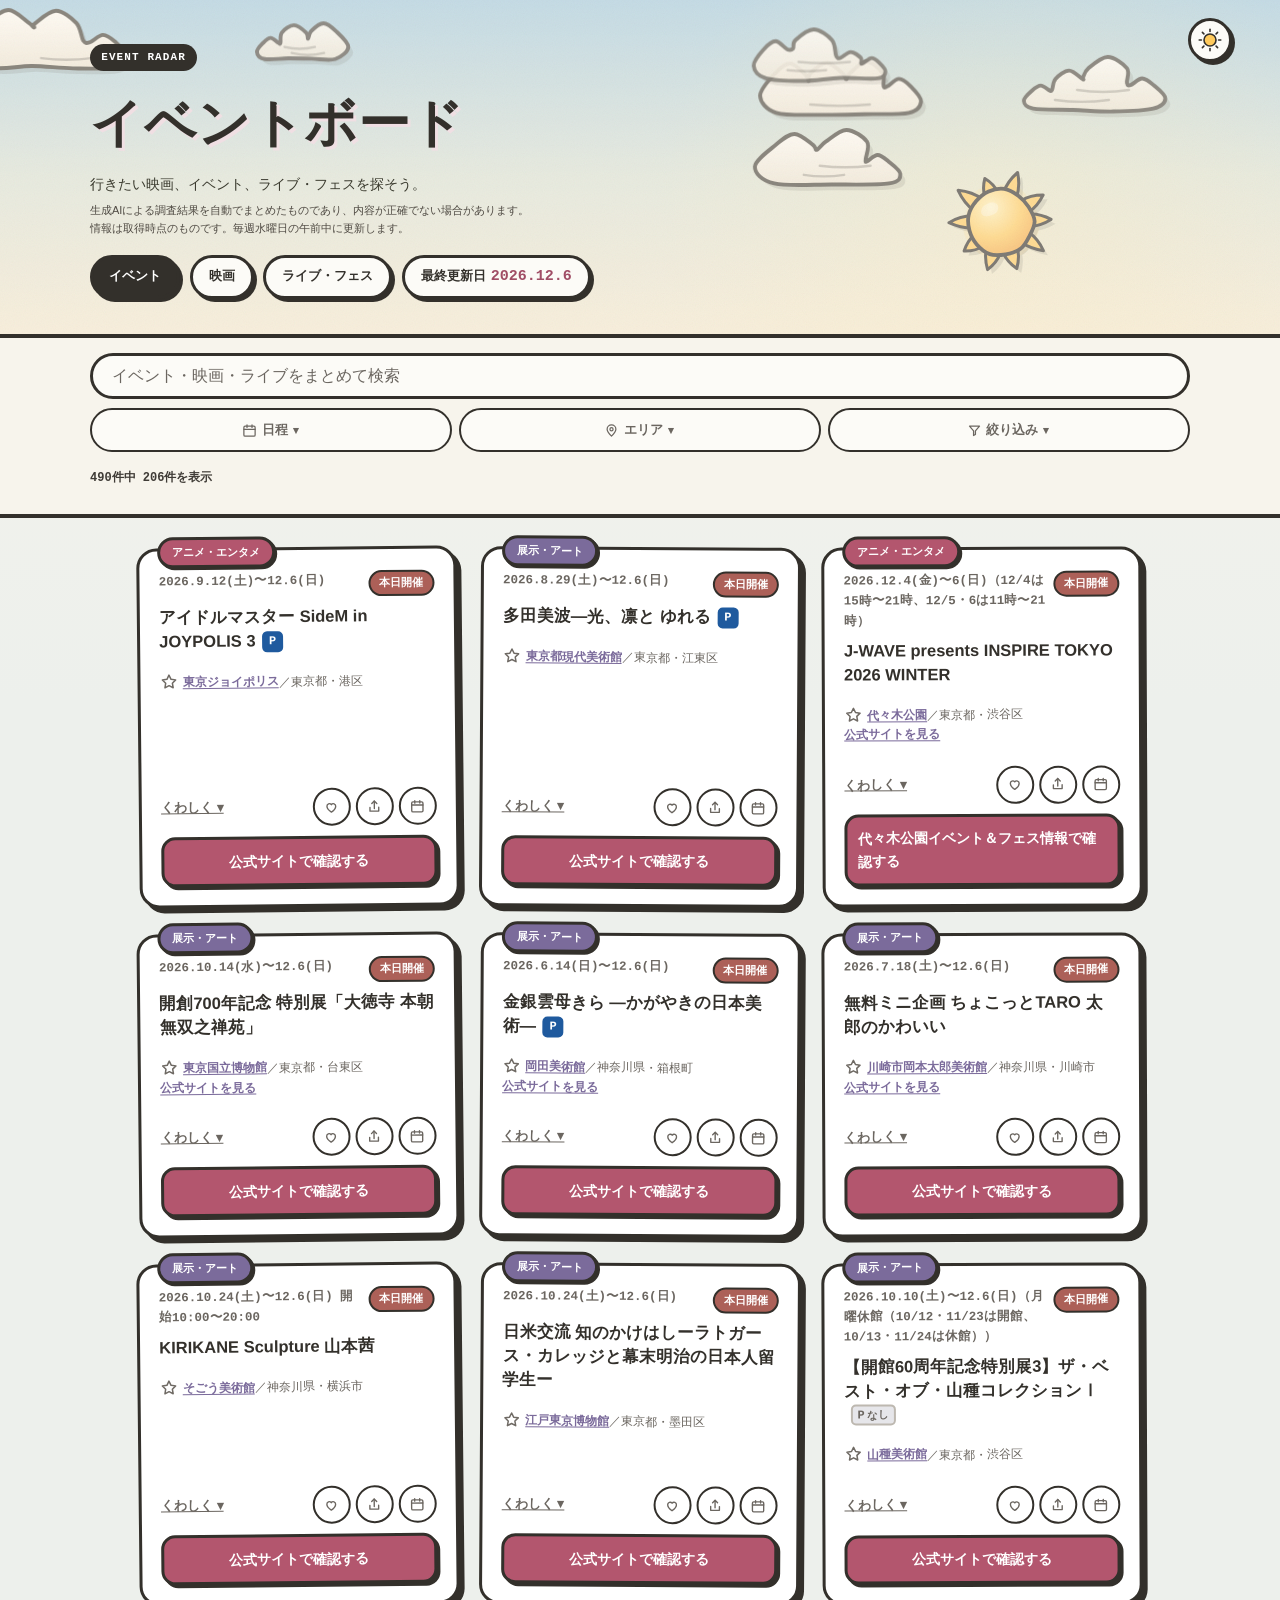
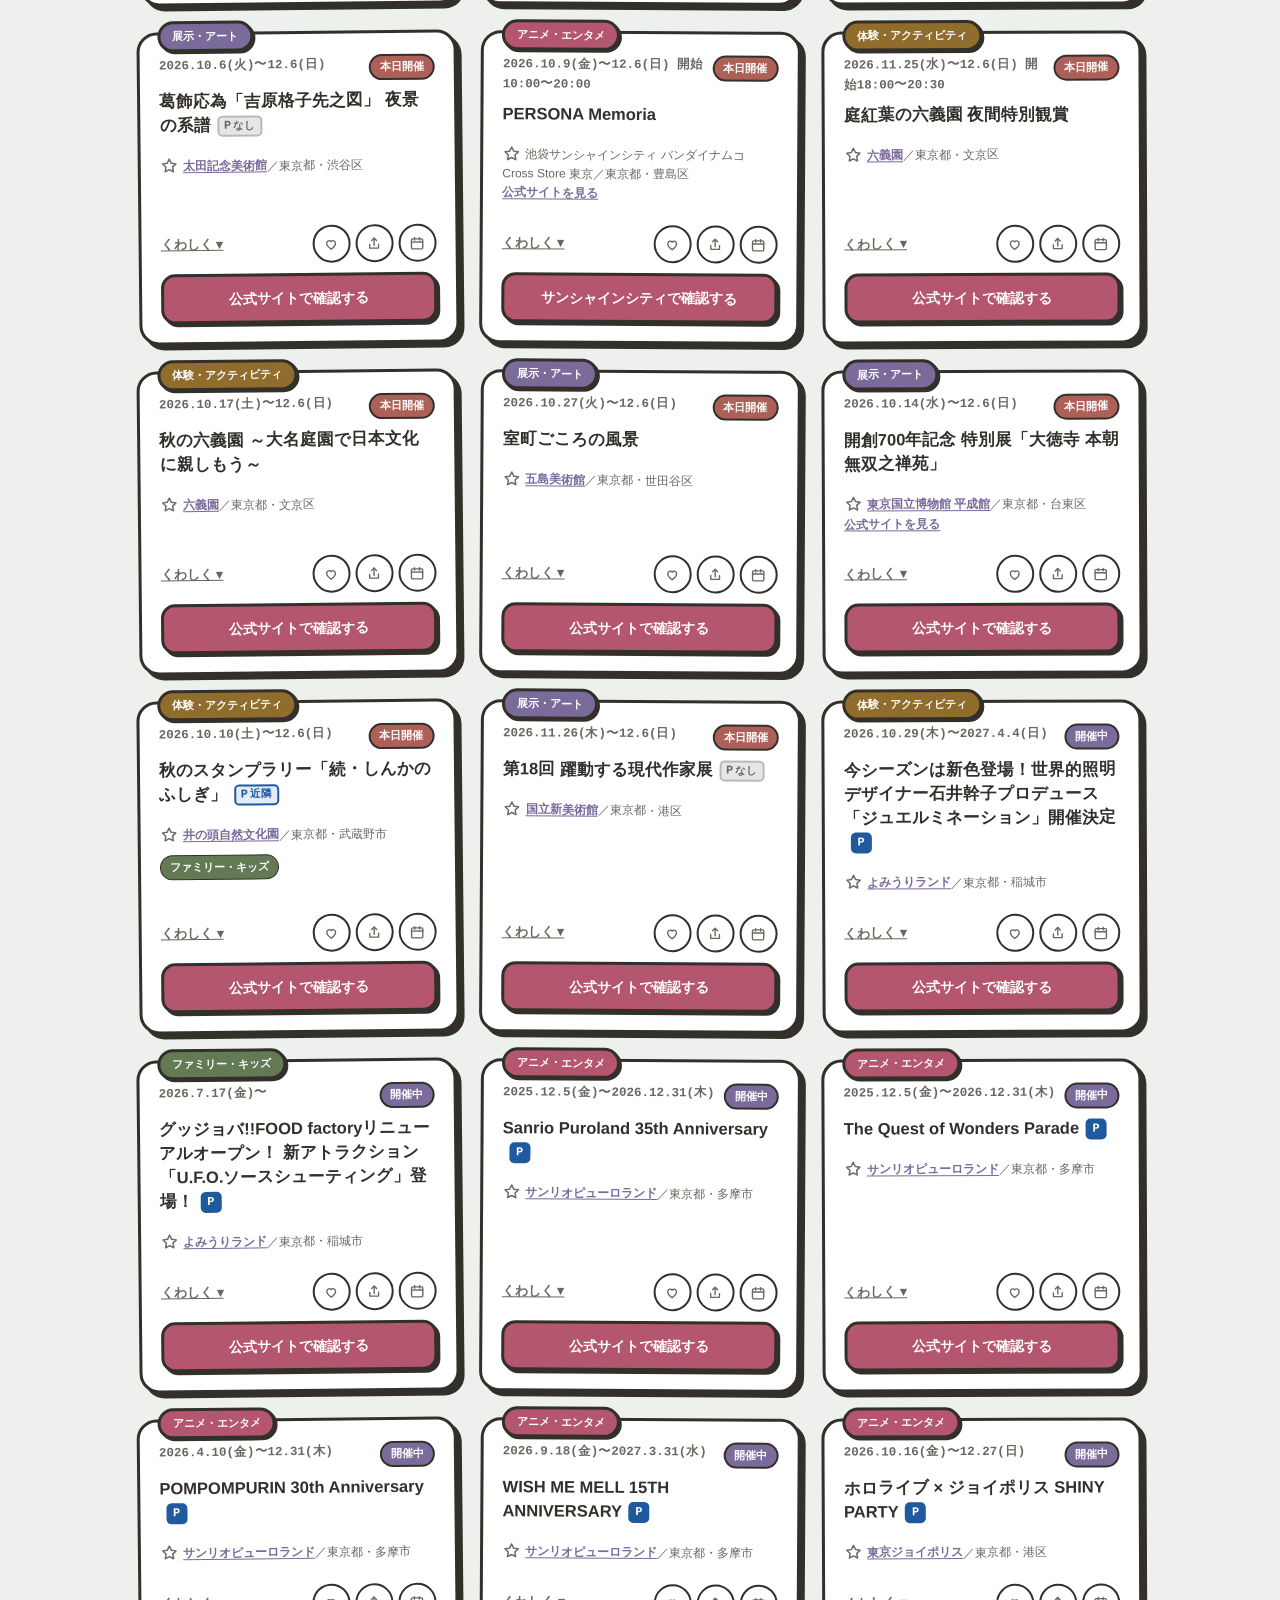
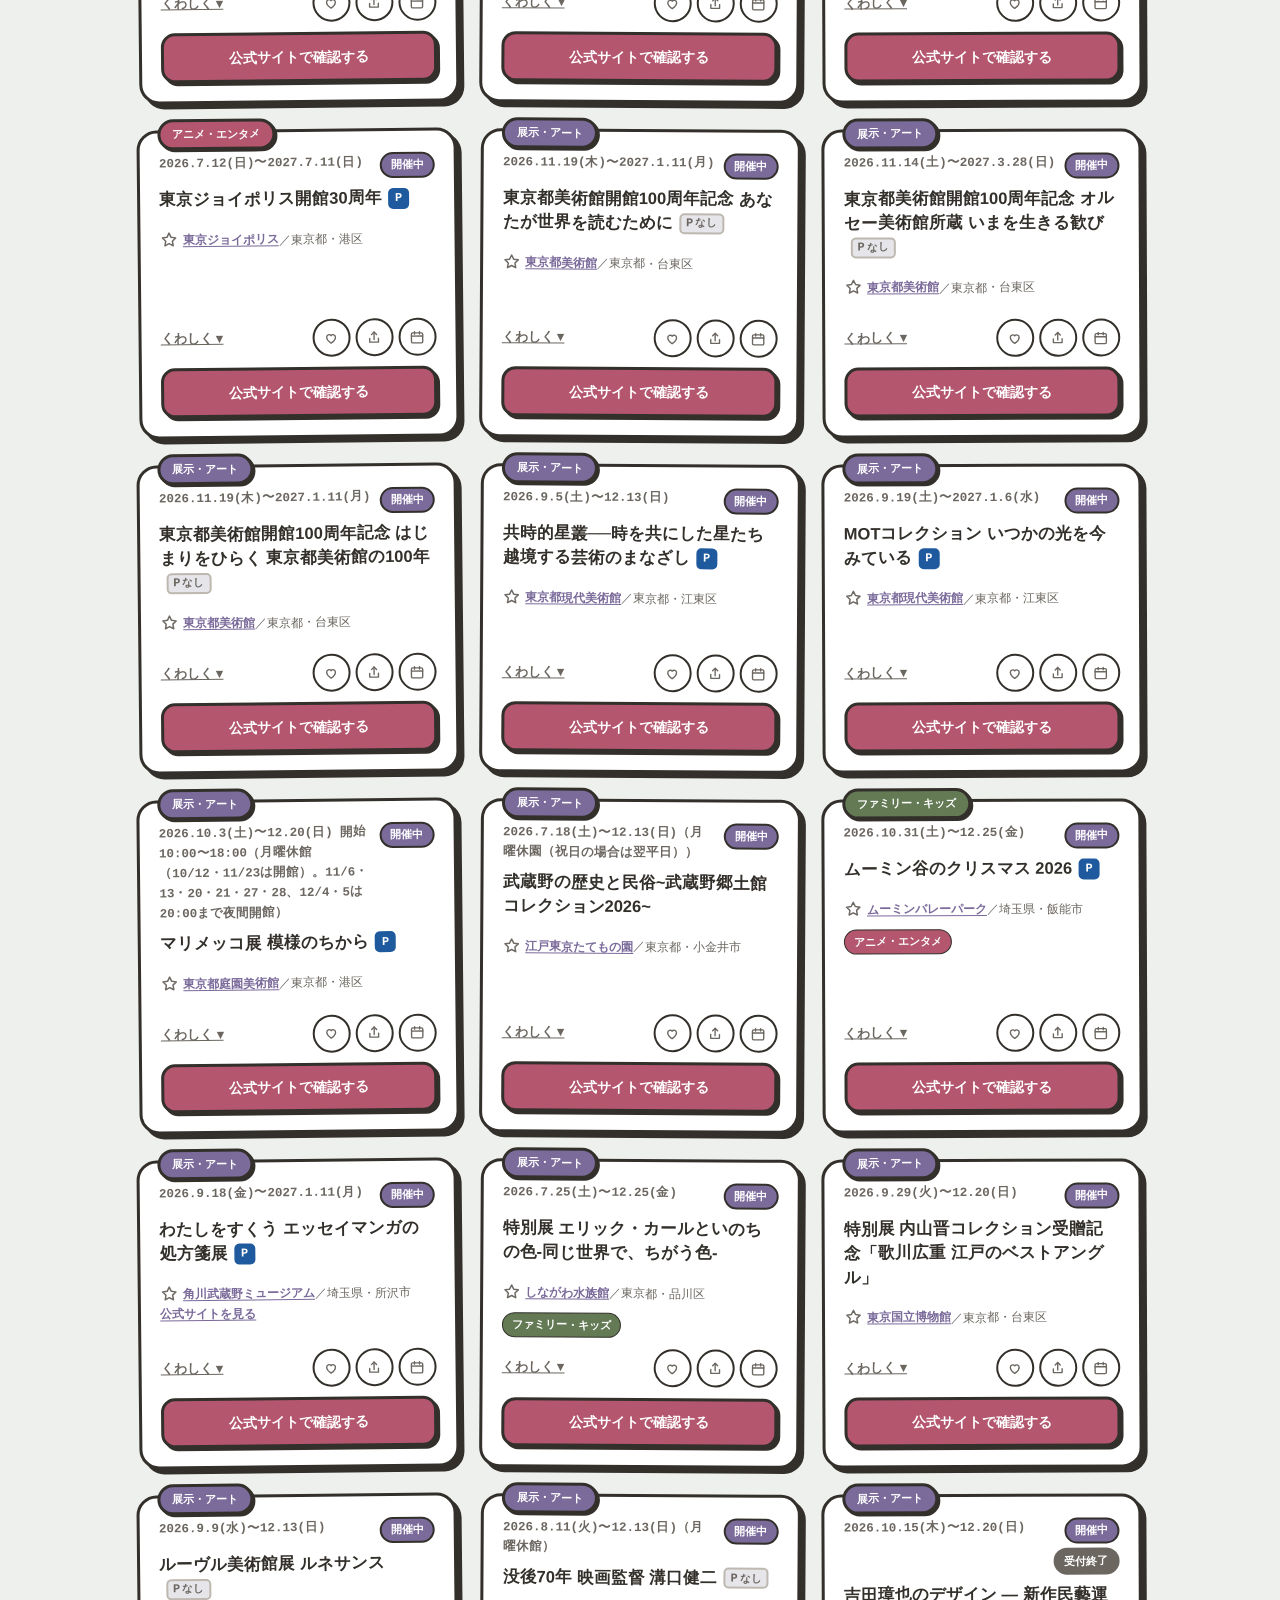
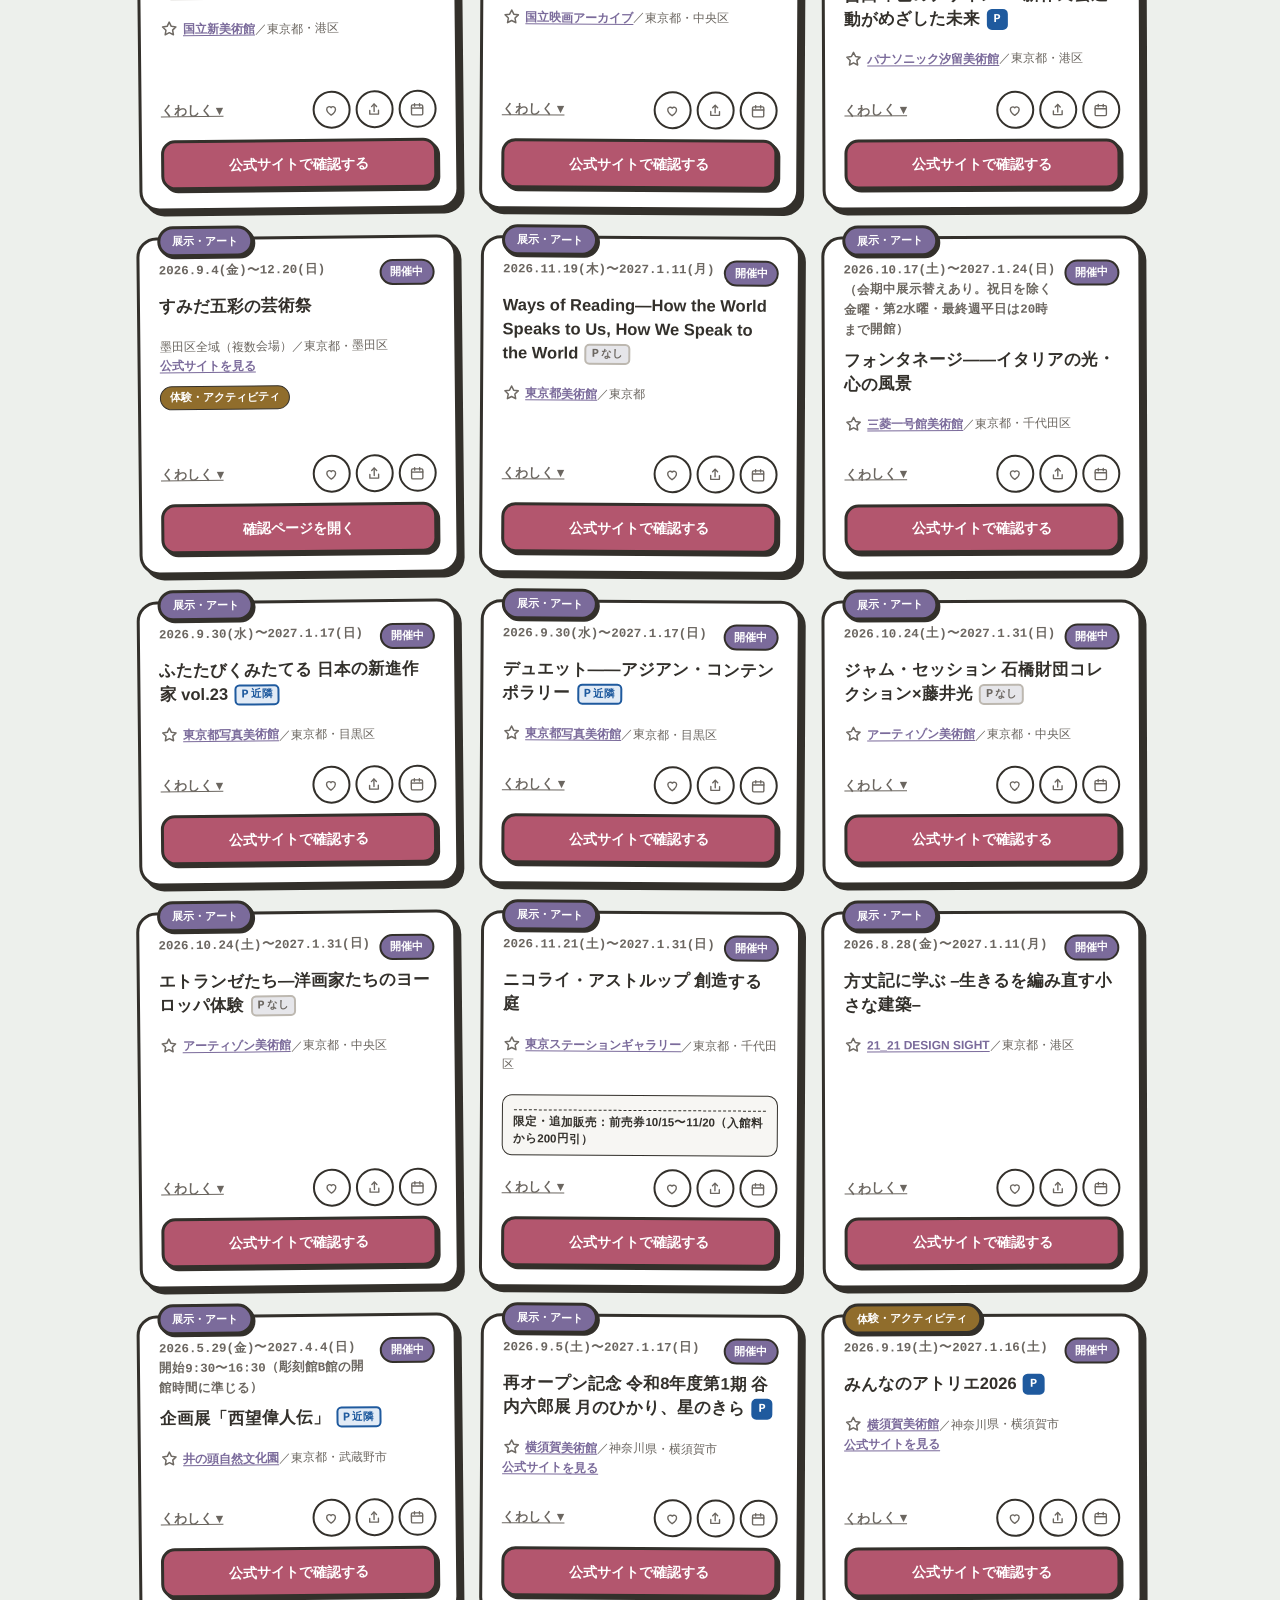
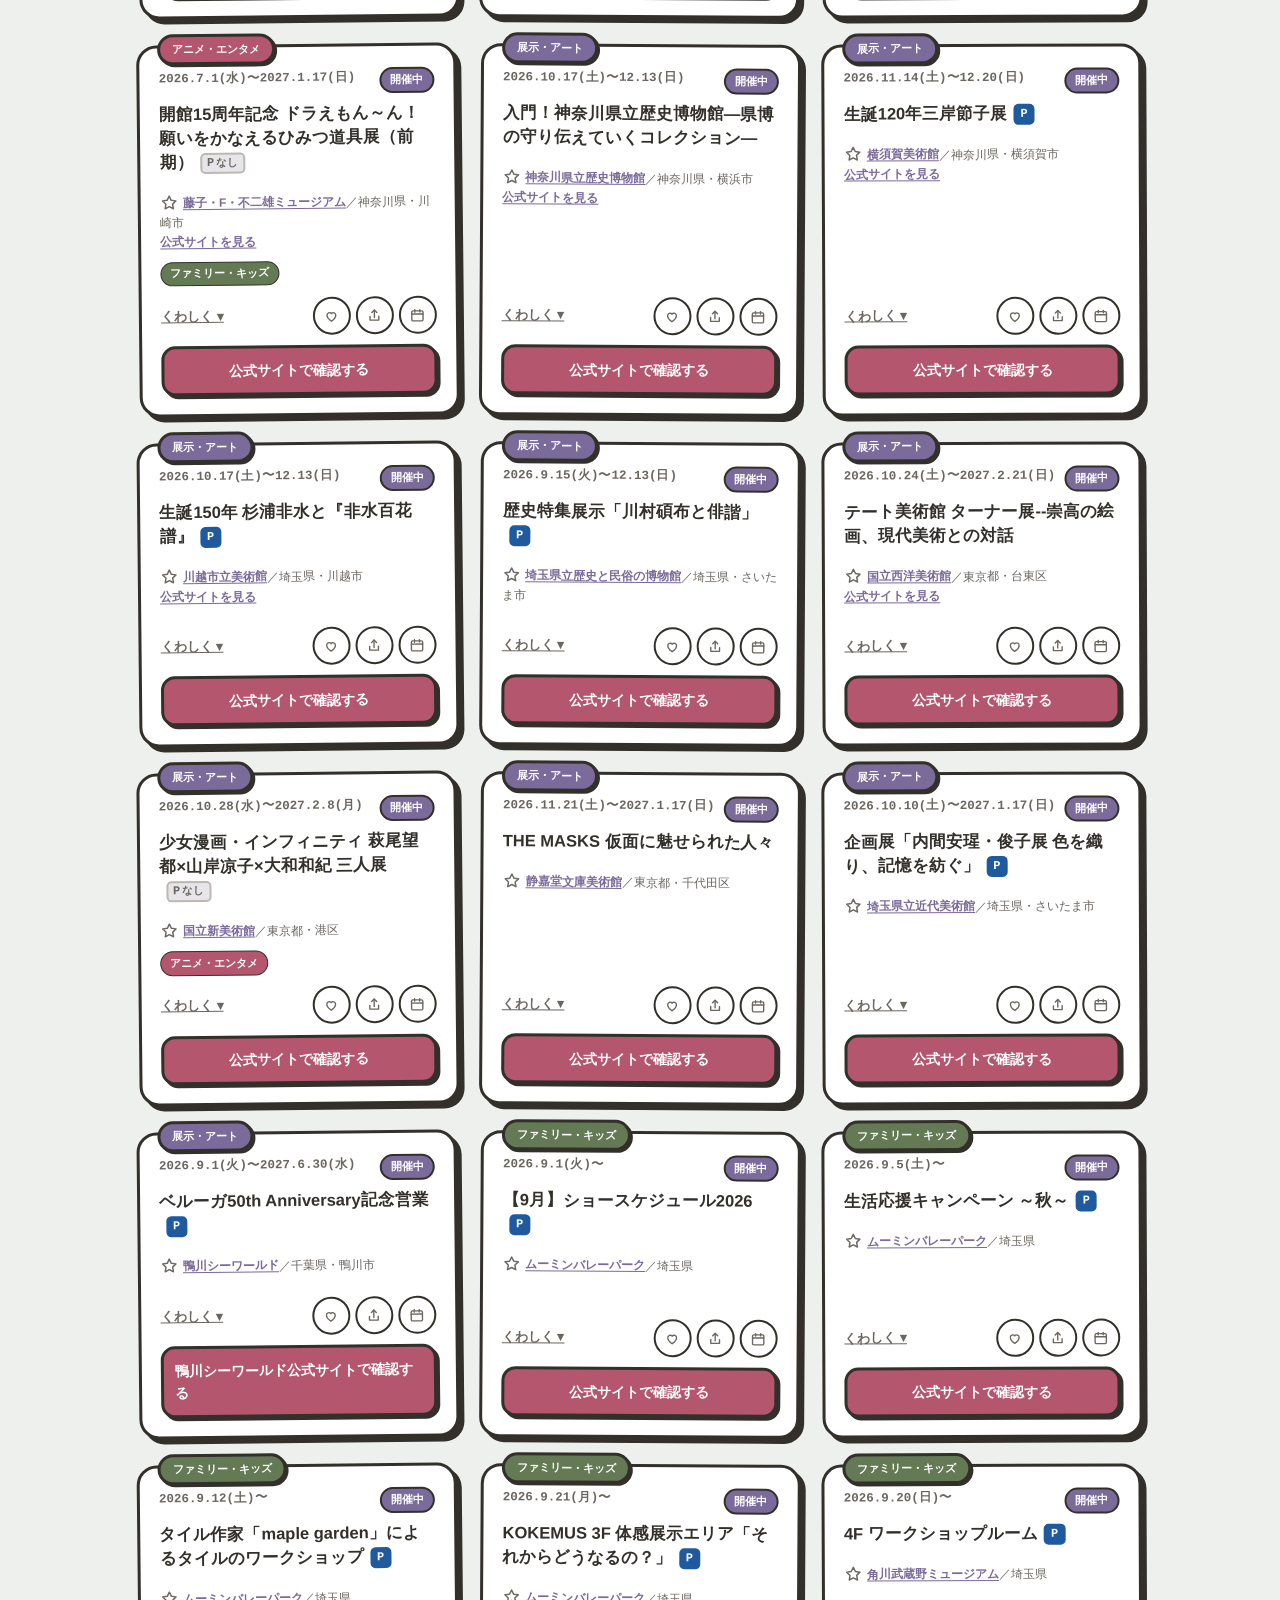
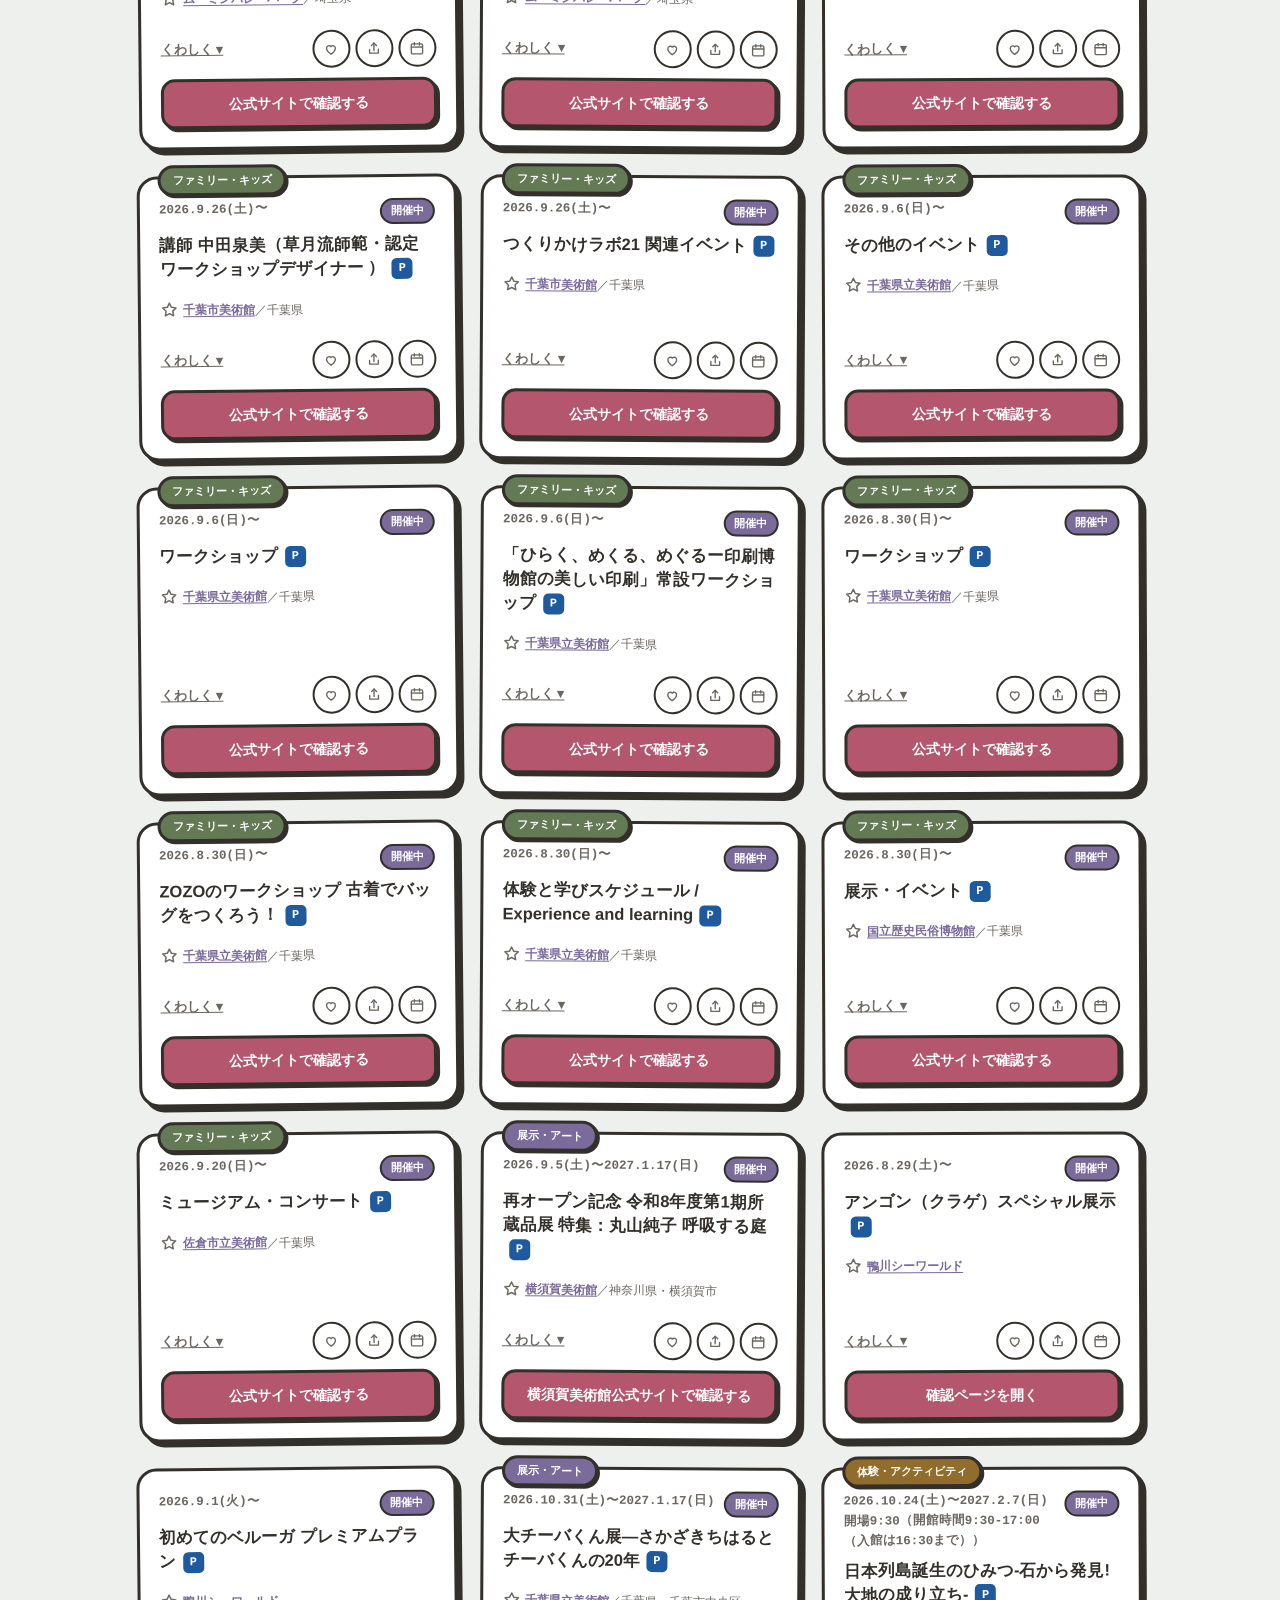
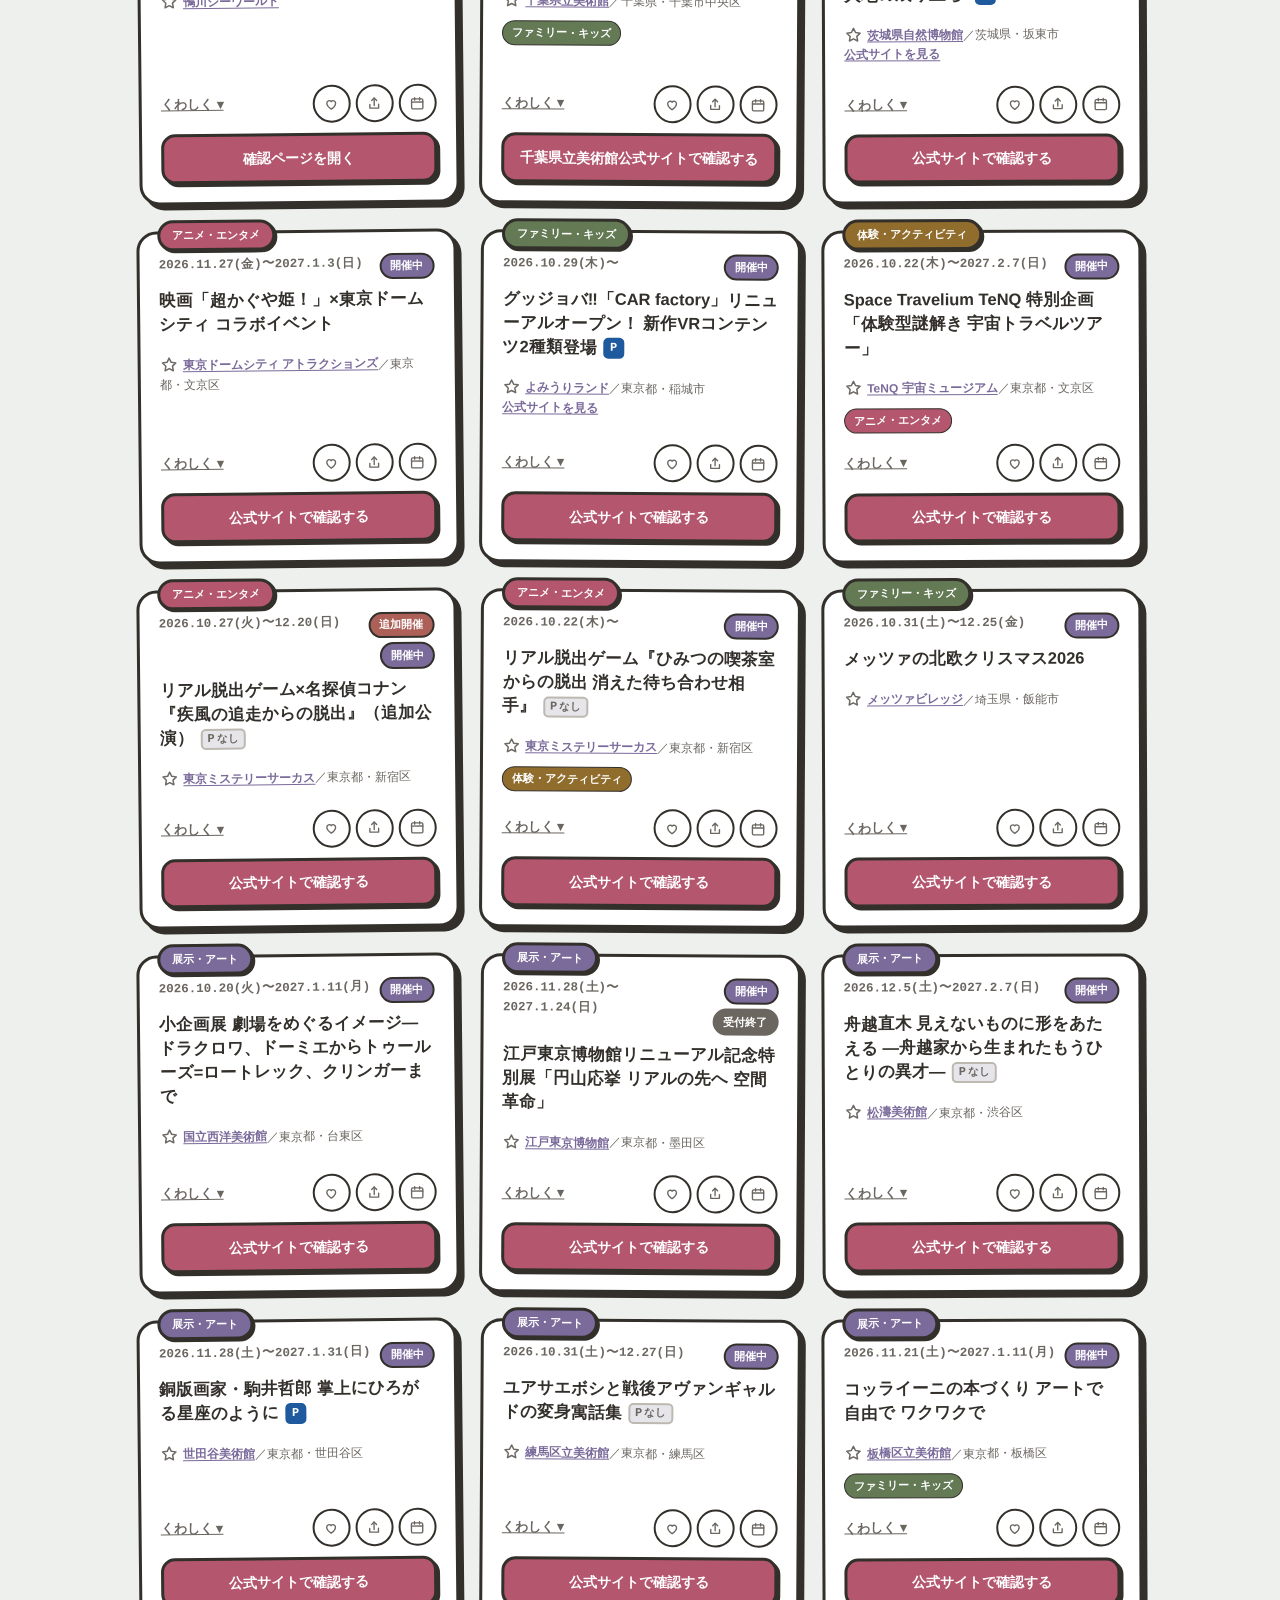
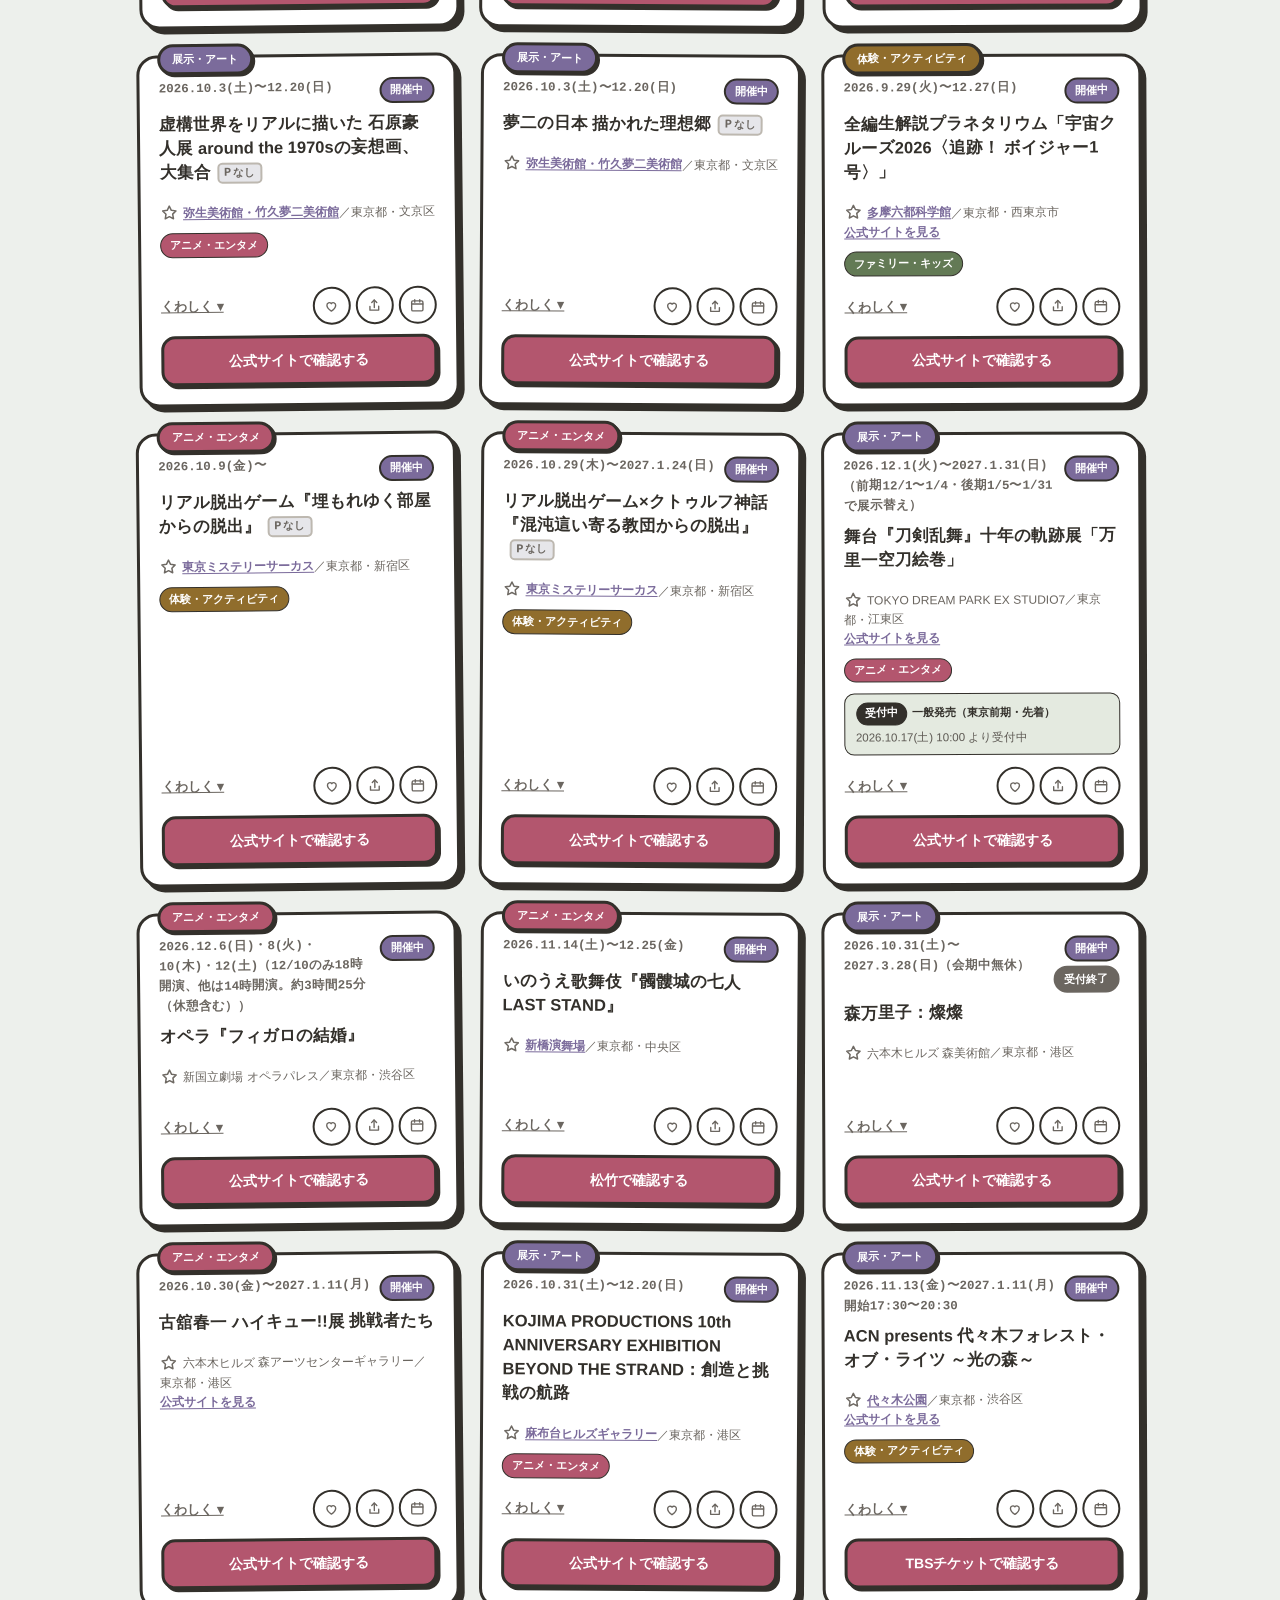
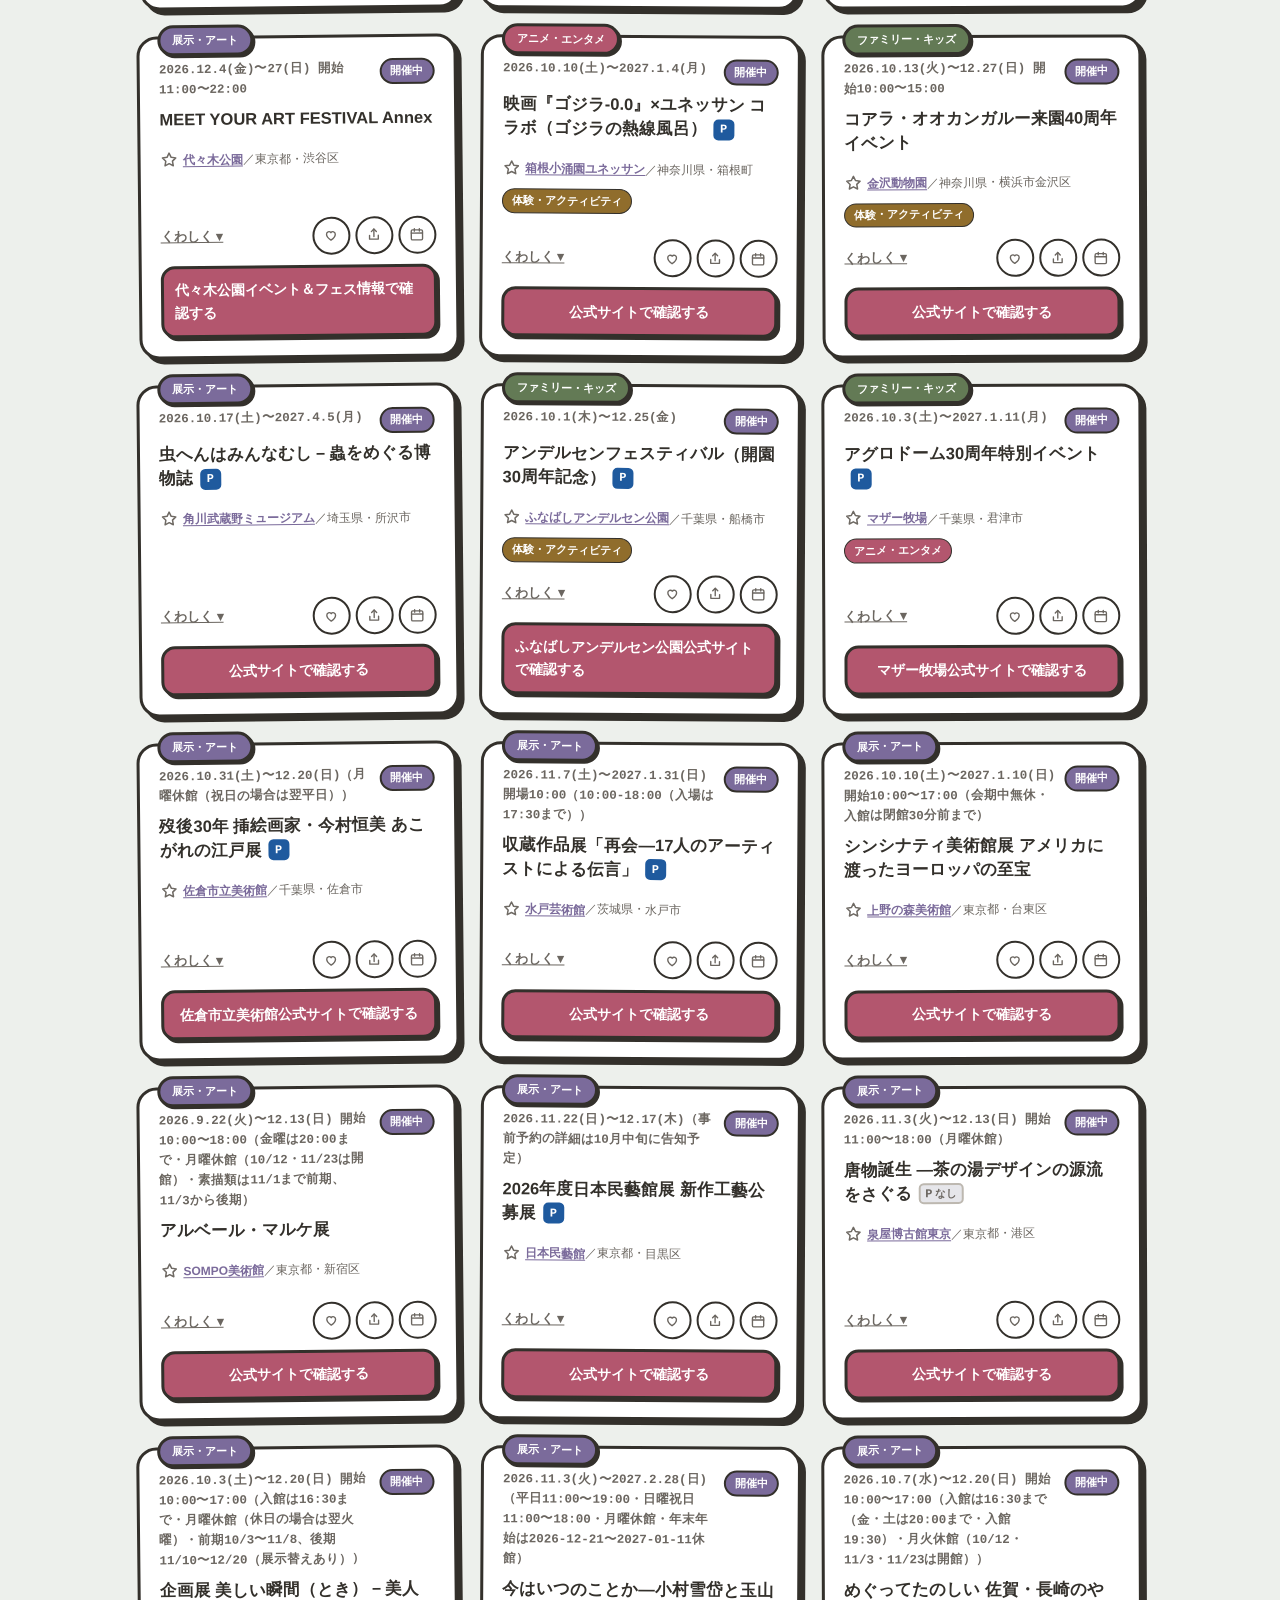
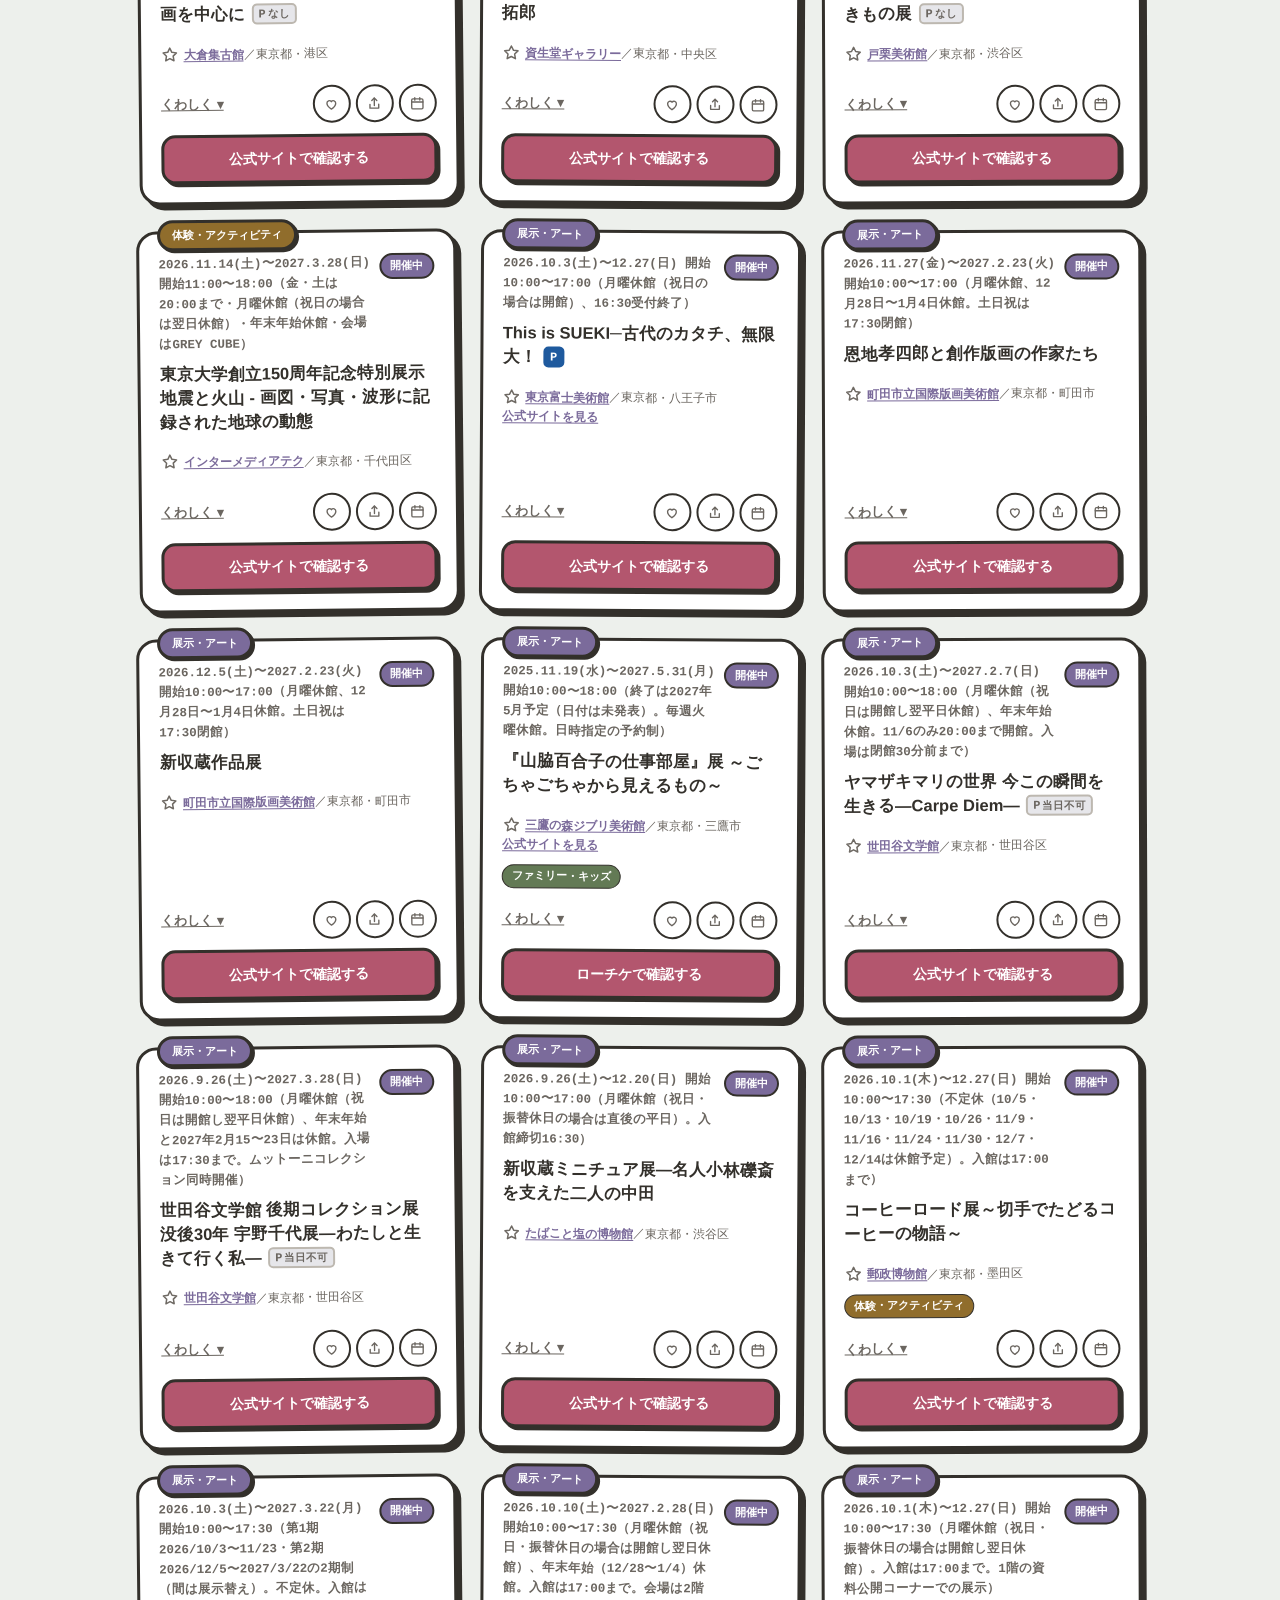
==== commit ca77cdab: "会場名の入力欄を紺の縁＋生成りの輪にし、ライブの主ボタンも「確認する」にする Co-Authored-By: Claude Sonnet 5.5 <noreply@anthropic.com>" ====
--- a/index.html
+++ b/index.html
@@ -635,7 +635,7 @@
 
         <footer aria-label="ライブ・フェス情報の注記">
           <p>
-            掲載公演は各アーティスト・主催者の公式サイト、会場の公演スケジュール、正規プレイガイドの公開情報をもとに、生成AIによる週1回の自動収集タスクが要約したものです（リアルタイムの取得・更新ではありません）。公演日時・出演者・チケットの受付状況は変更される場合があるため、最新情報とお申し込みは各「チケットを見る」ボタンの先でご確認ください。
+            掲載公演は各アーティスト・主催者の公式サイト、会場の公演スケジュール、正規プレイガイドの公開情報をもとに、生成AIによる週1回の自動収集タスクが要約したものです（リアルタイムの取得・更新ではありません）。公演日時・出演者・チケットの受付状況は変更される場合があるため、最新情報とお申し込みは各「確認する」ボタンの先でご確認ください。
           </p>
           <p>
             チケットの受付期間・締切は確認した時点のものです。<strong>先行受付の締切は予告なく変わることがあり、また複数の受付が並行していることもあります。</strong>締切間際のお申し込みは、必ず販売ページで最終確認をお願いします。
--- a/assets/app.css
+++ b/assets/app.css
@@ -1026,18 +1026,18 @@
   color: #f4efe4;
 }
 /* 夜の入力欄。縁が黒に近い紺だと、塗りも地とほぼ同じ明るさのため、どこまでが入力欄か
-   分からない（WCAG 1.4.11 は 3:1）。入力欄の縁だけ灰みのモーブにする。検索欄は縁を紺にしてタブにそろえている（下）。ほかの入力欄は、
+   分からない（WCAG 1.4.11 は 3:1）。入力欄の縁だけ灰みのモーブにする。検索欄と会場名の入力欄は縁を紺にしてタブにそろえている（下）。ほかの入力欄は、
    青白く光らない暖かい側の色にしている。color-scheme: dark は、端末が描く部品
    （日付・時刻の選択アイコン、検索欄の×）を明るい色で描かせる */
-html.sky-night :is(.venue-search, .cal-add-field input) {
+html.sky-night .cal-add-field input {
   border-color: #a597a8;
 }
 html.sky-night :is(input[type="search"], .venue-search, .cal-add-field input) {
   color-scheme: dark;
 }
-/* 検索欄は、ヘッダーのタブと同じ「黒に近い紺の縁＋生成りの細い輪」にそろえる。縁が地に溶ける分は
+/* 検索欄・会場名の入力欄は、ヘッダーのタブと同じ「黒に近い紺の縁＋生成りの細い輪」にそろえる。縁が地に溶ける分は
    外側の輪が受け持つ（輪は縁の外にあるので 3:1 を満たす） */
-html.sky-night input[type="search"] {
+html.sky-night :is(input[type="search"], .venue-search) {
   border-color: #080b1e;
   box-shadow:
     3px 3px 0 #080b1e,
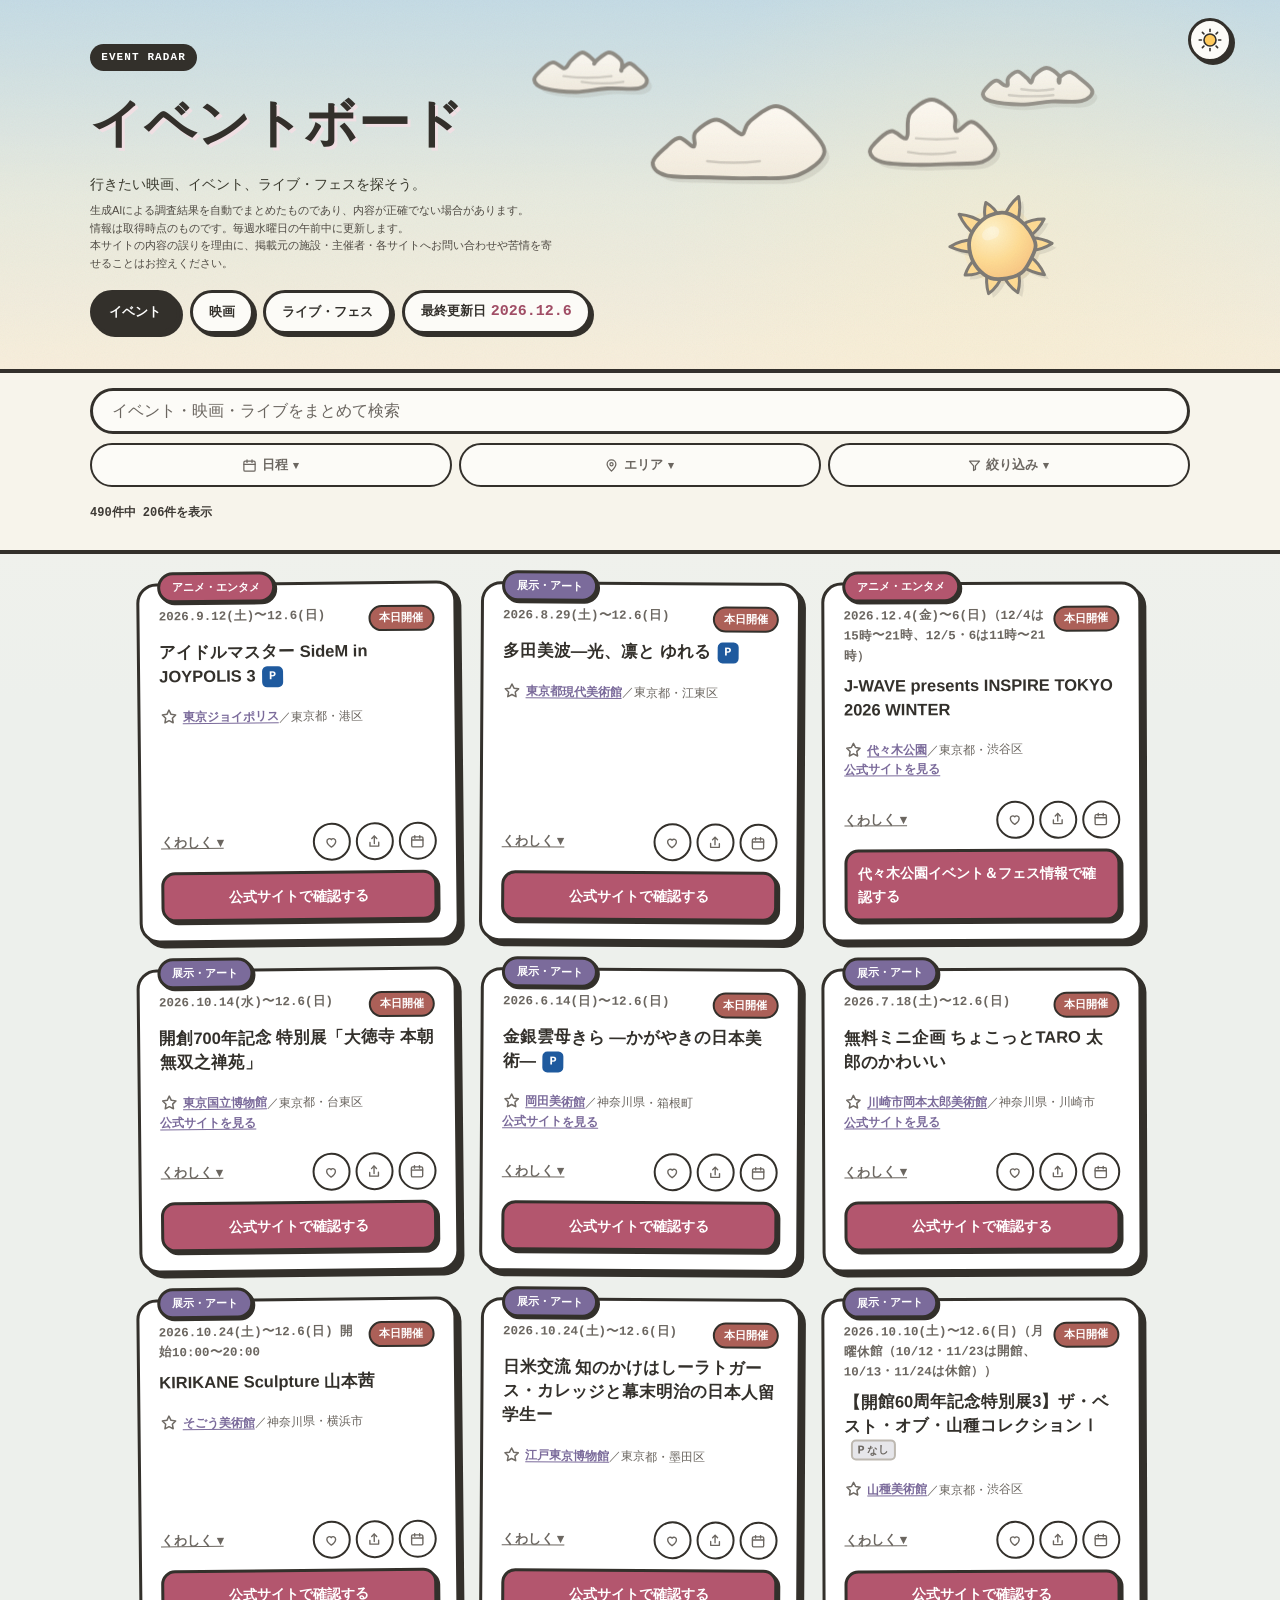
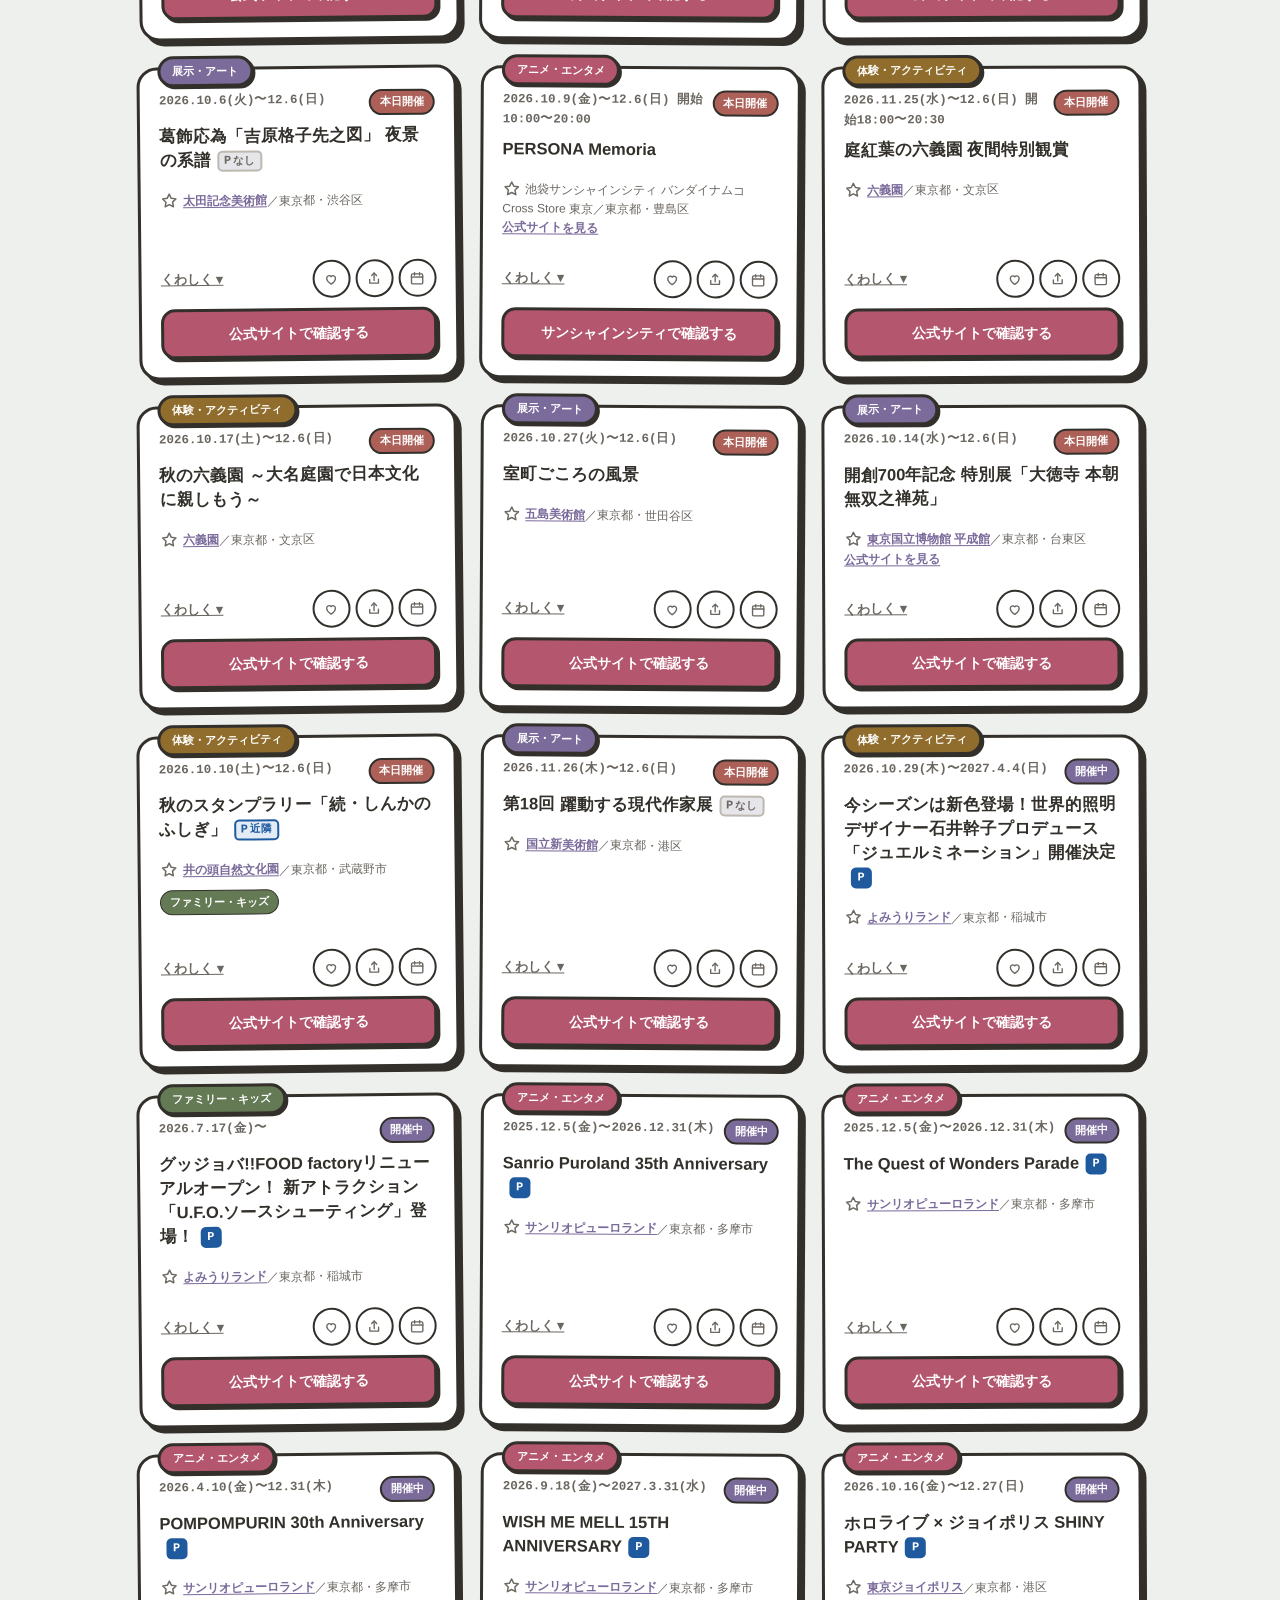
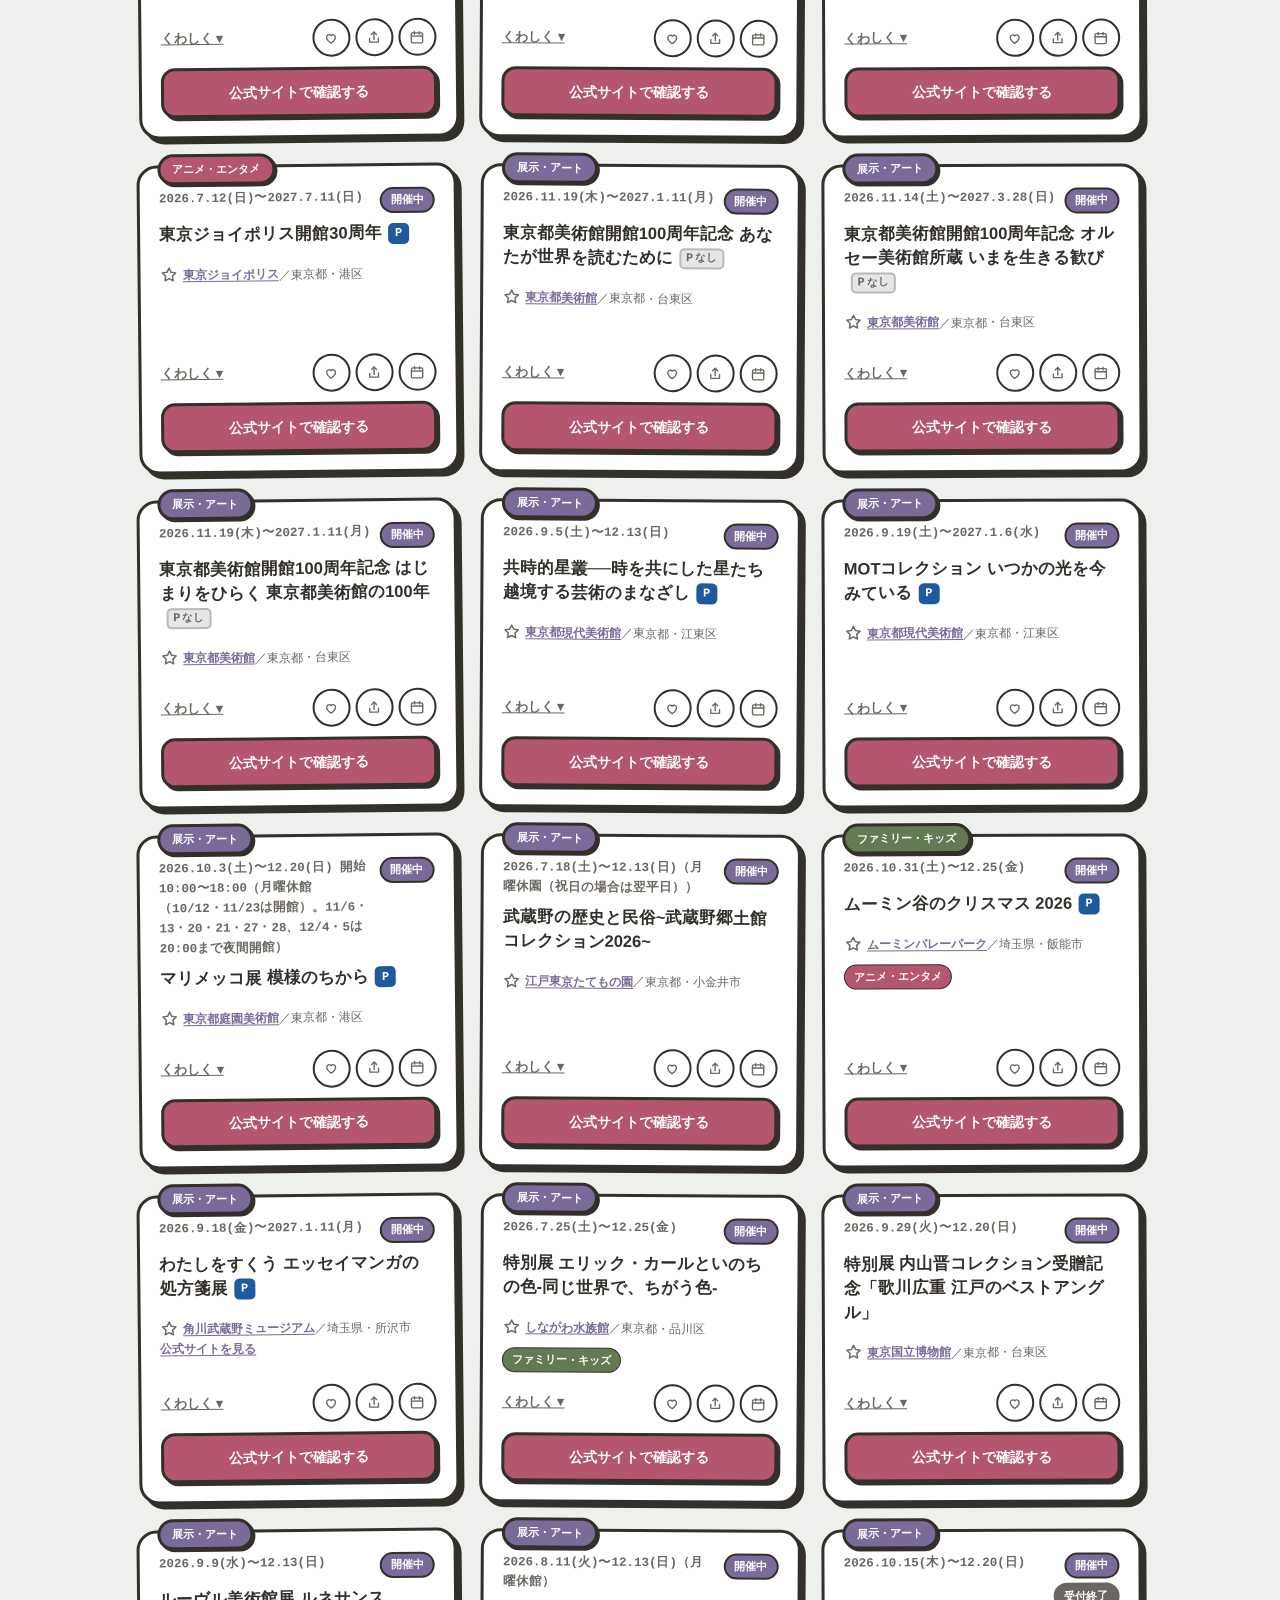
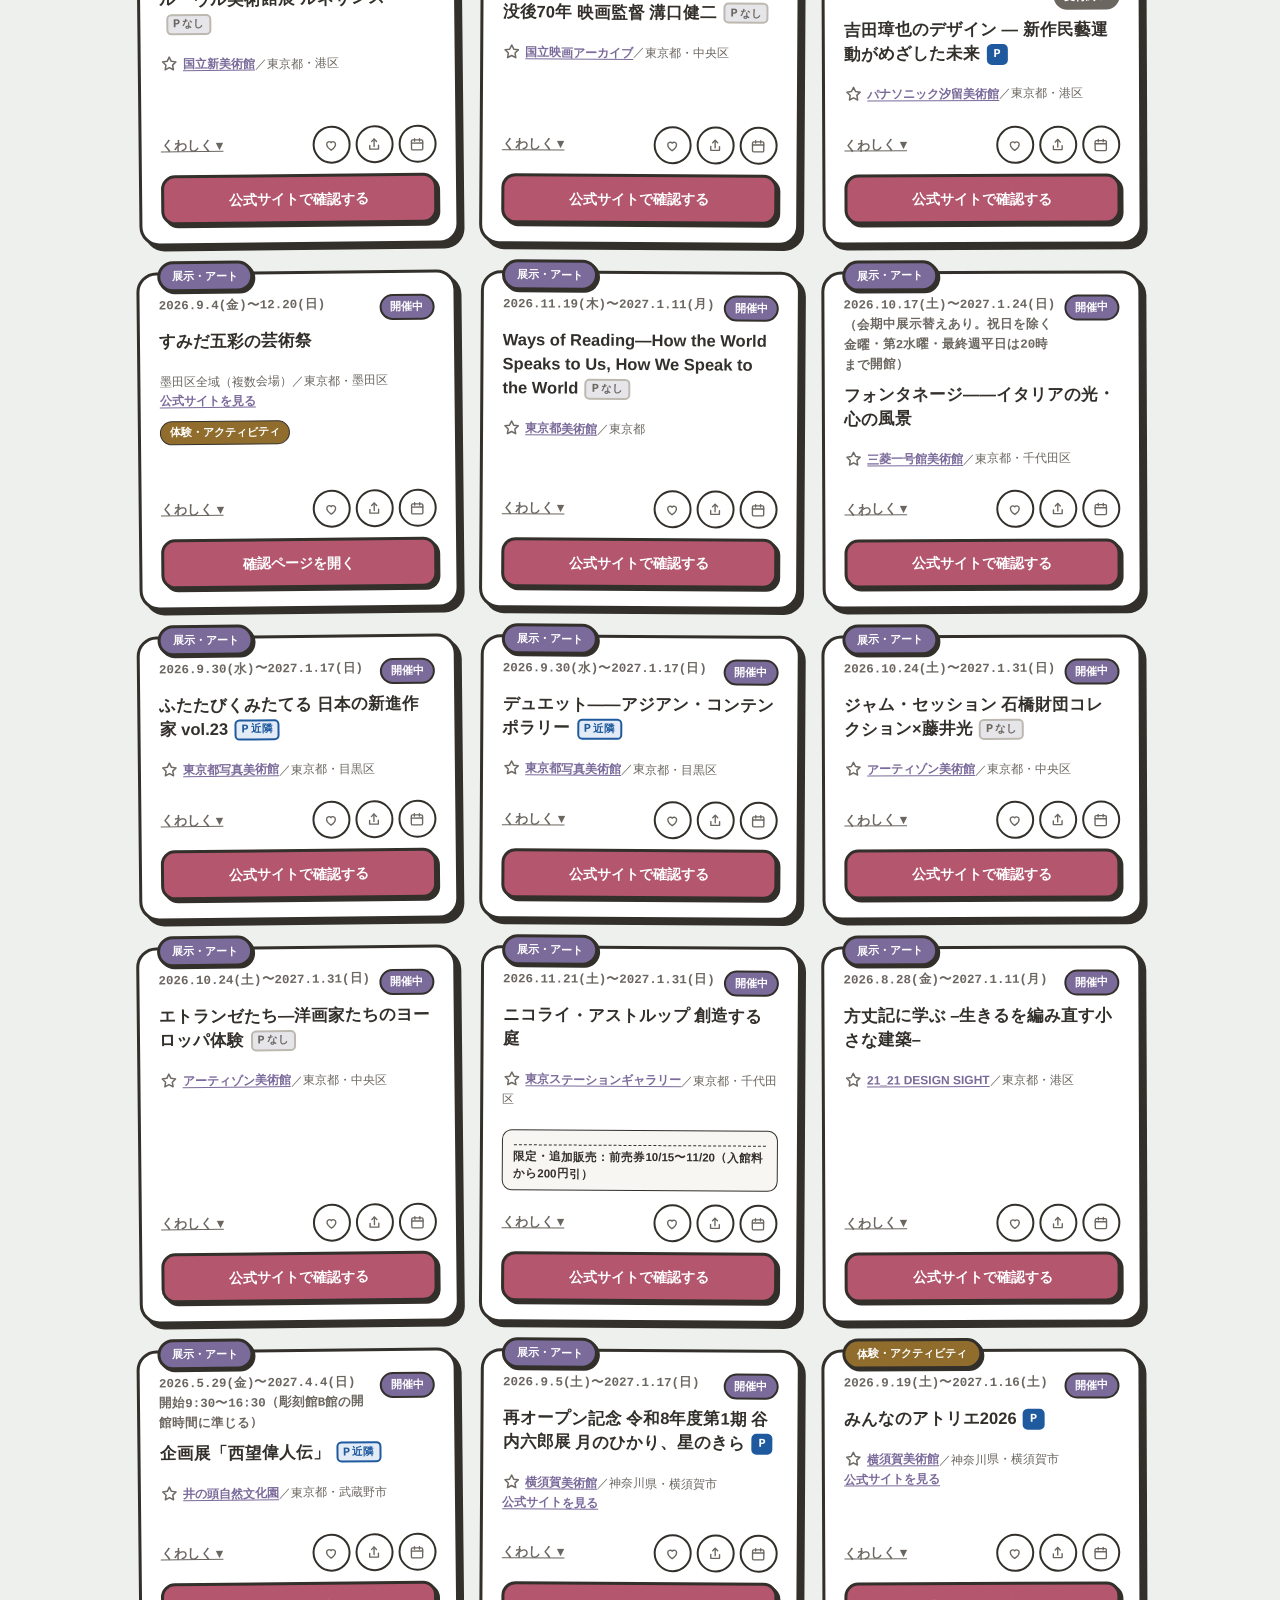
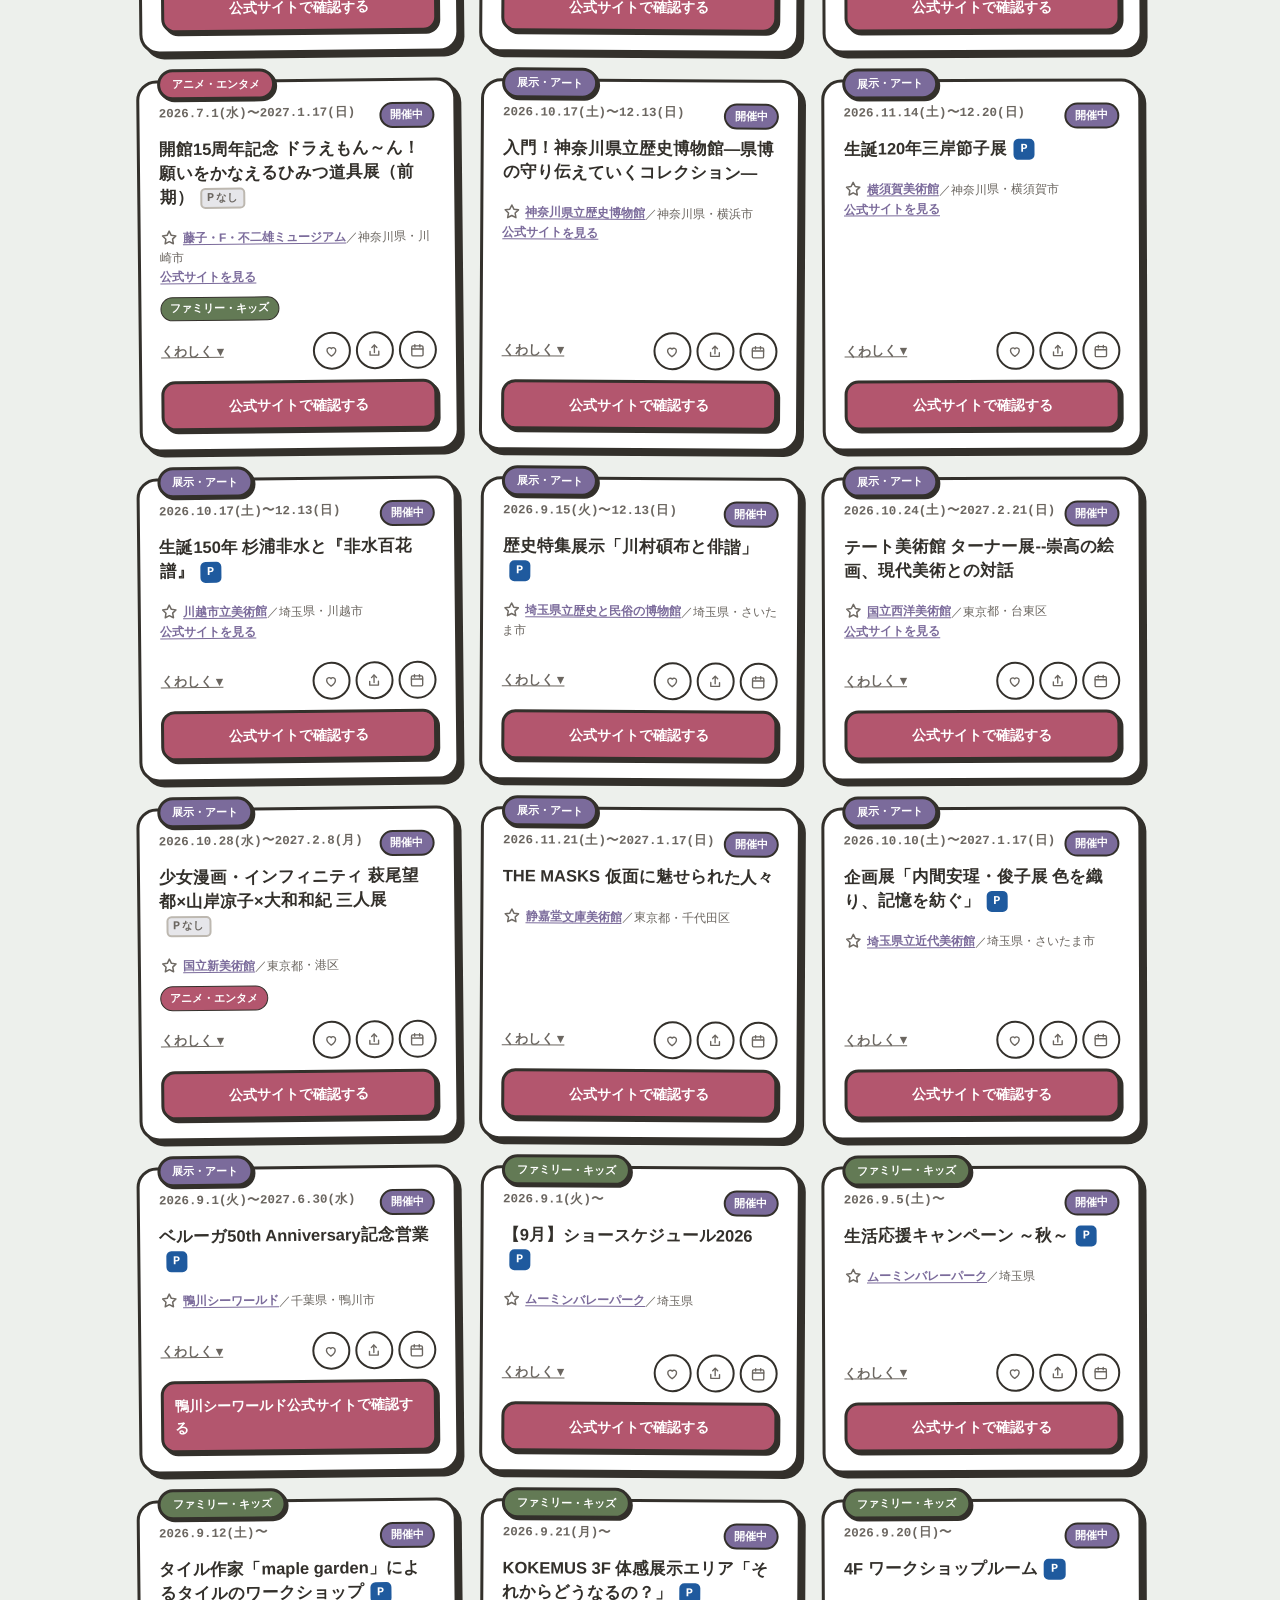
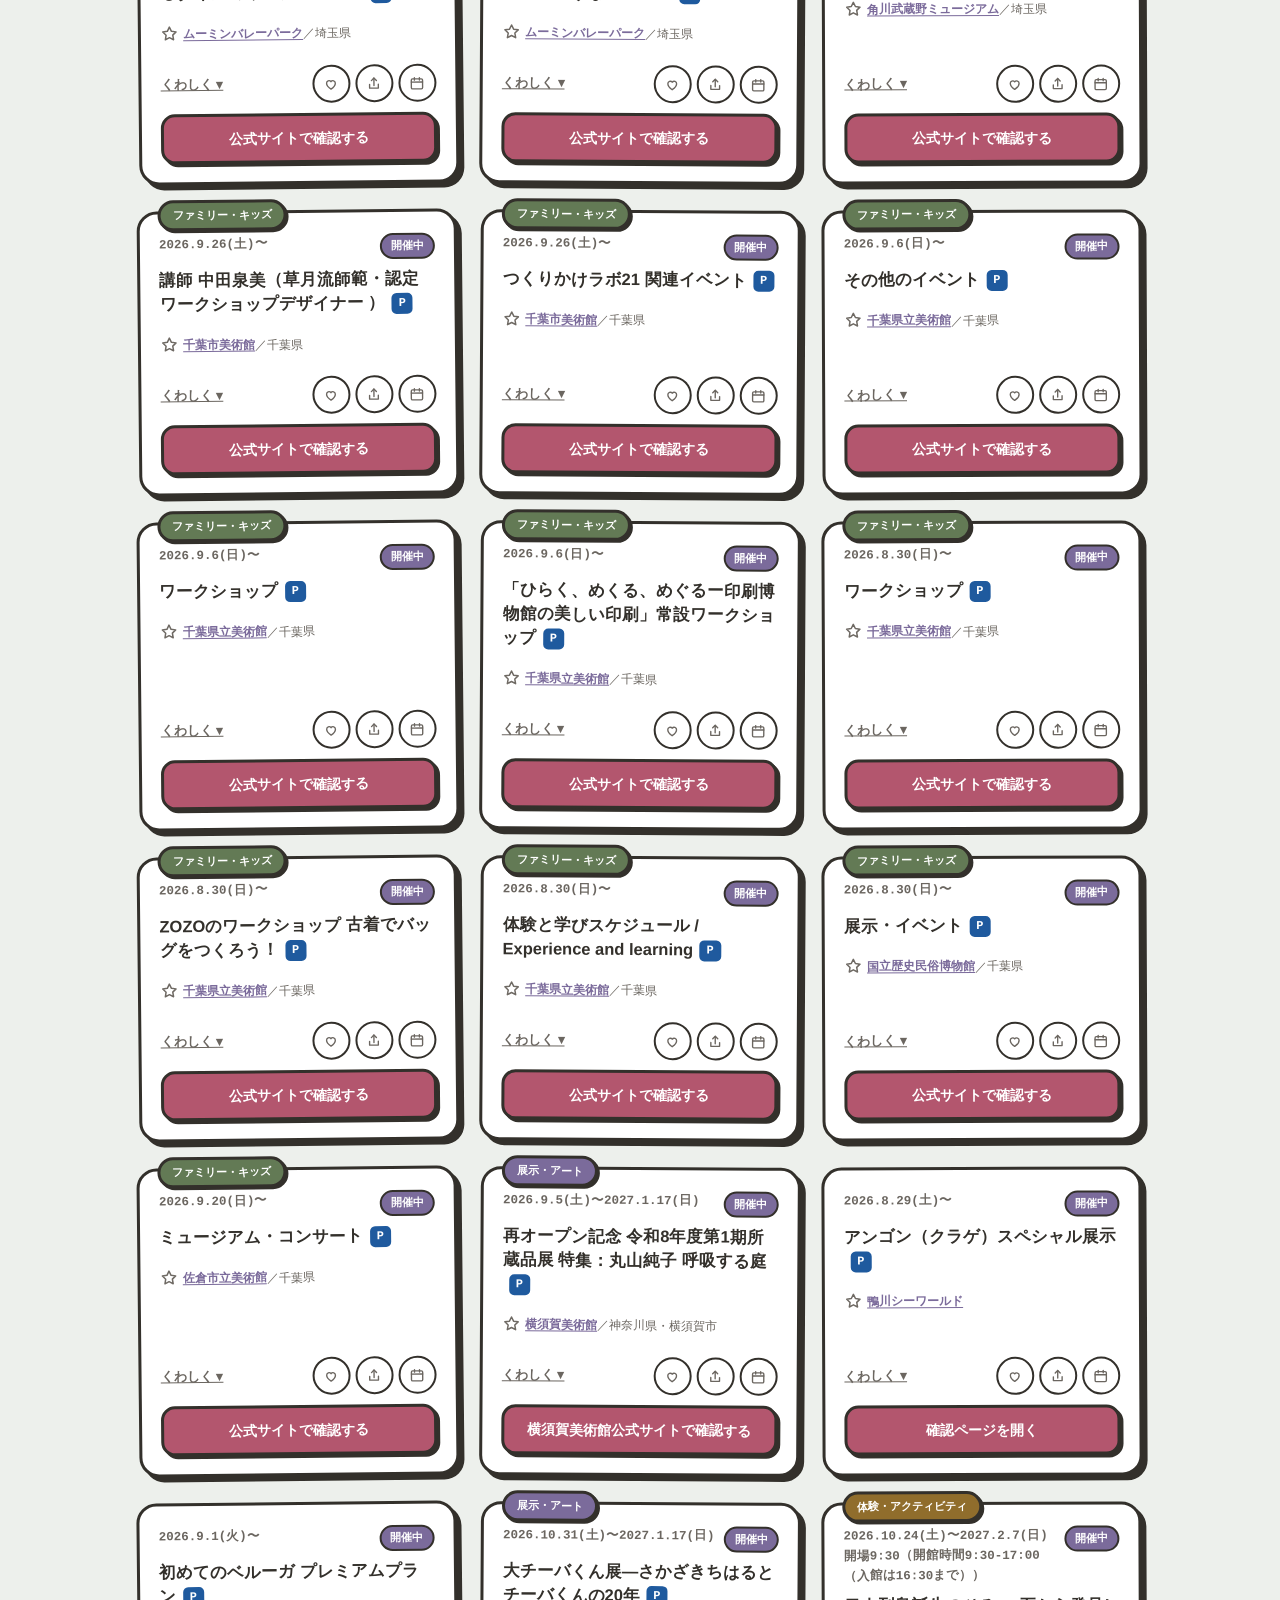
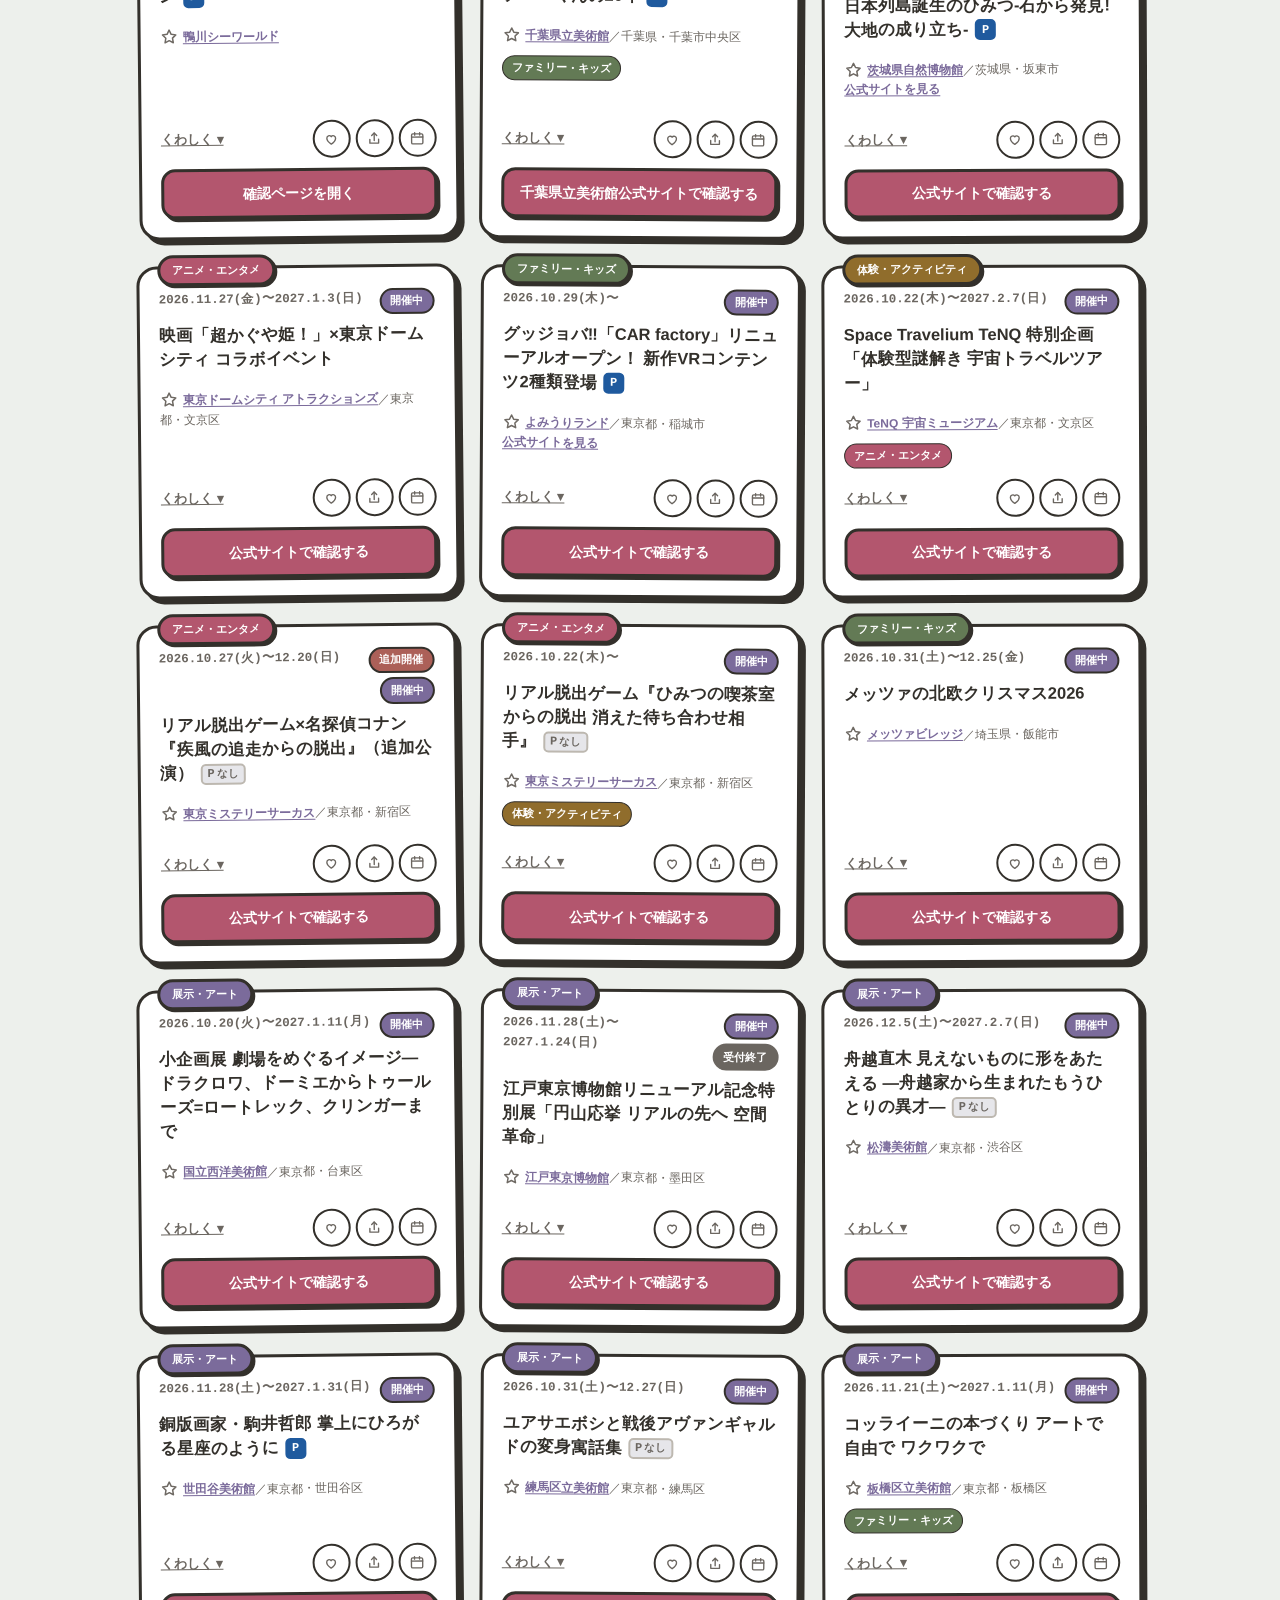
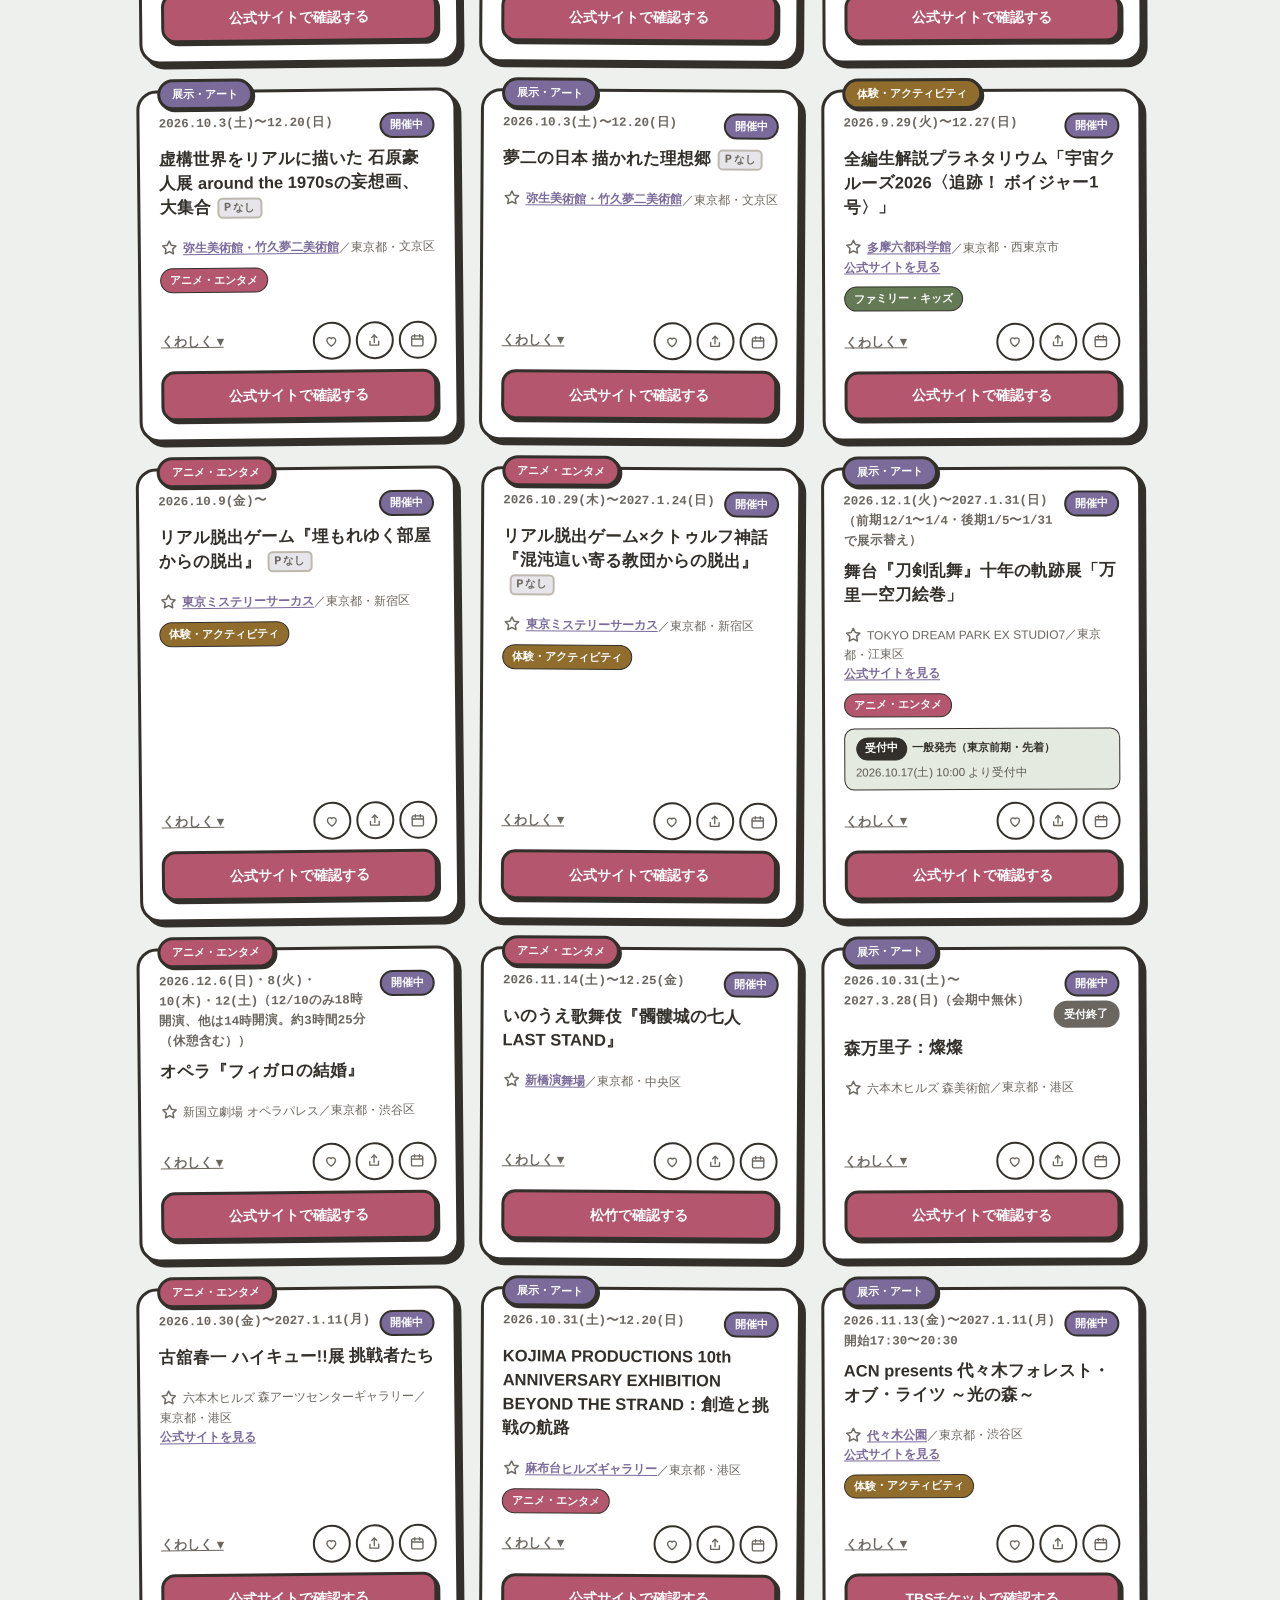
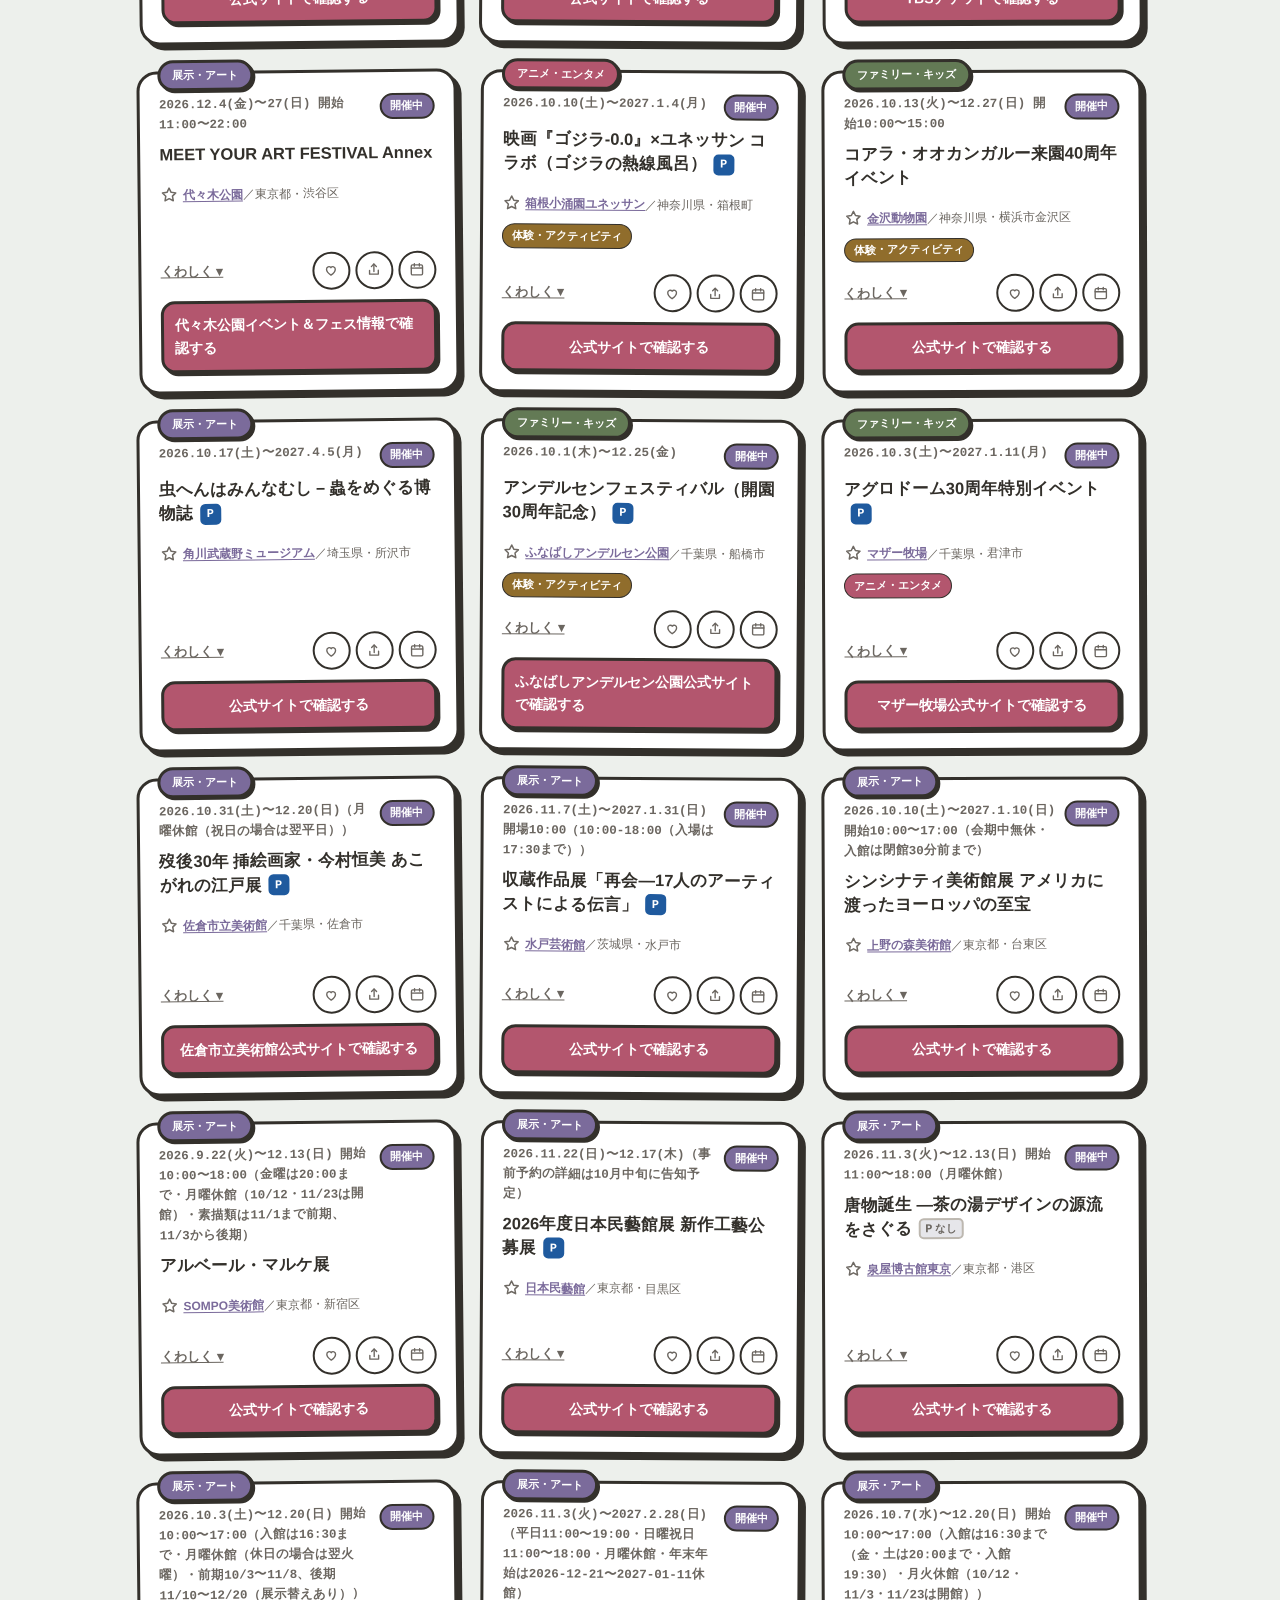
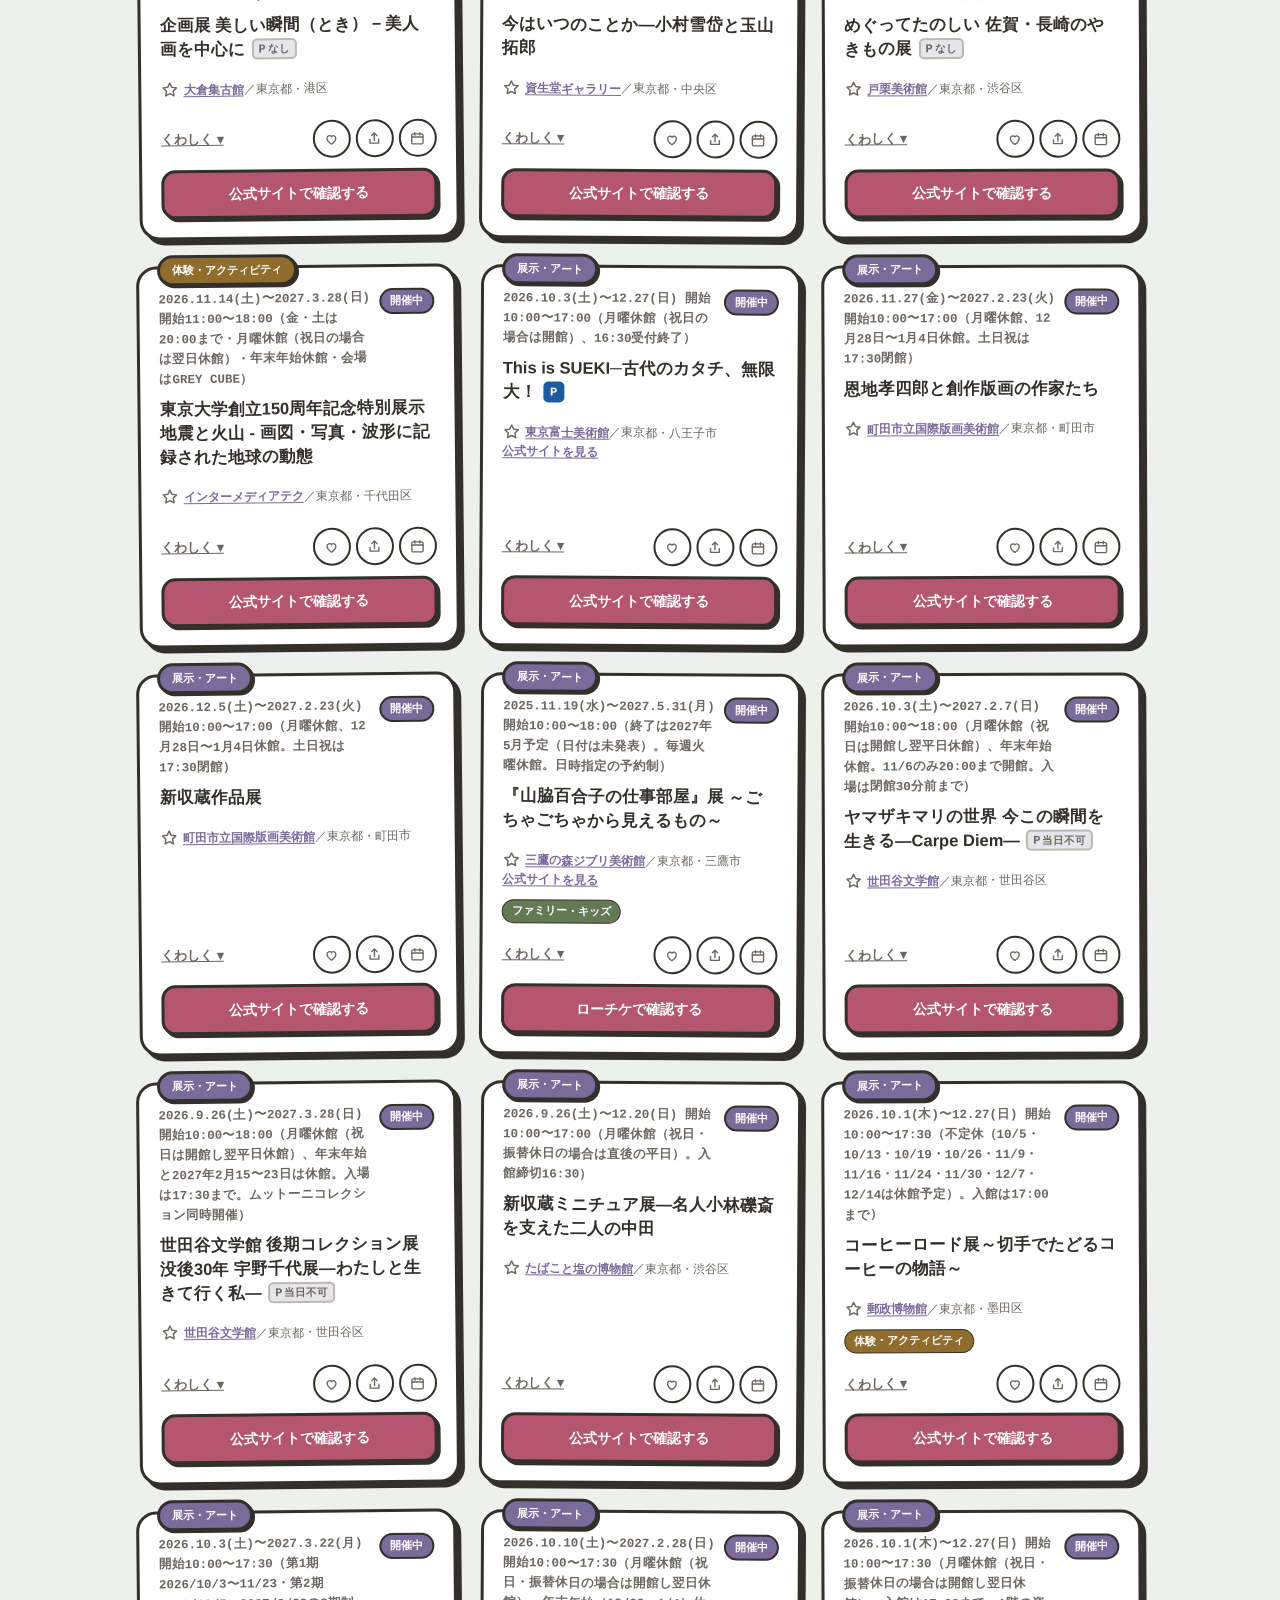
==== commit 9969a486: "ヘッダーと利用規約に、掲載元への苦情を控えてもらう一文を加える Co-Authored-By: Claude Opus 5.5 <noreply@anthropic.com>" ====
--- a/index.html
+++ b/index.html
@@ -165,7 +165,7 @@
           生成AIによる調査結果を自動でまとめたものであり、内容が正確でない場合があります。<br />情報は取得時点のものです。毎週<span
             id="statUpdateDay"
             >水曜日</span
-          >の午前中に更新します。
+          >の午前中に更新します。<br />本サイトの内容の誤りを理由に、掲載元の施設・主催者・各サイトへお問い合わせや苦情を寄せることはお控えください。
         </p>
         <div class="stat-chips">
           <!-- role="tab" に aria-pressed は許可されていない（選択状態は aria-selected だけで表す）。
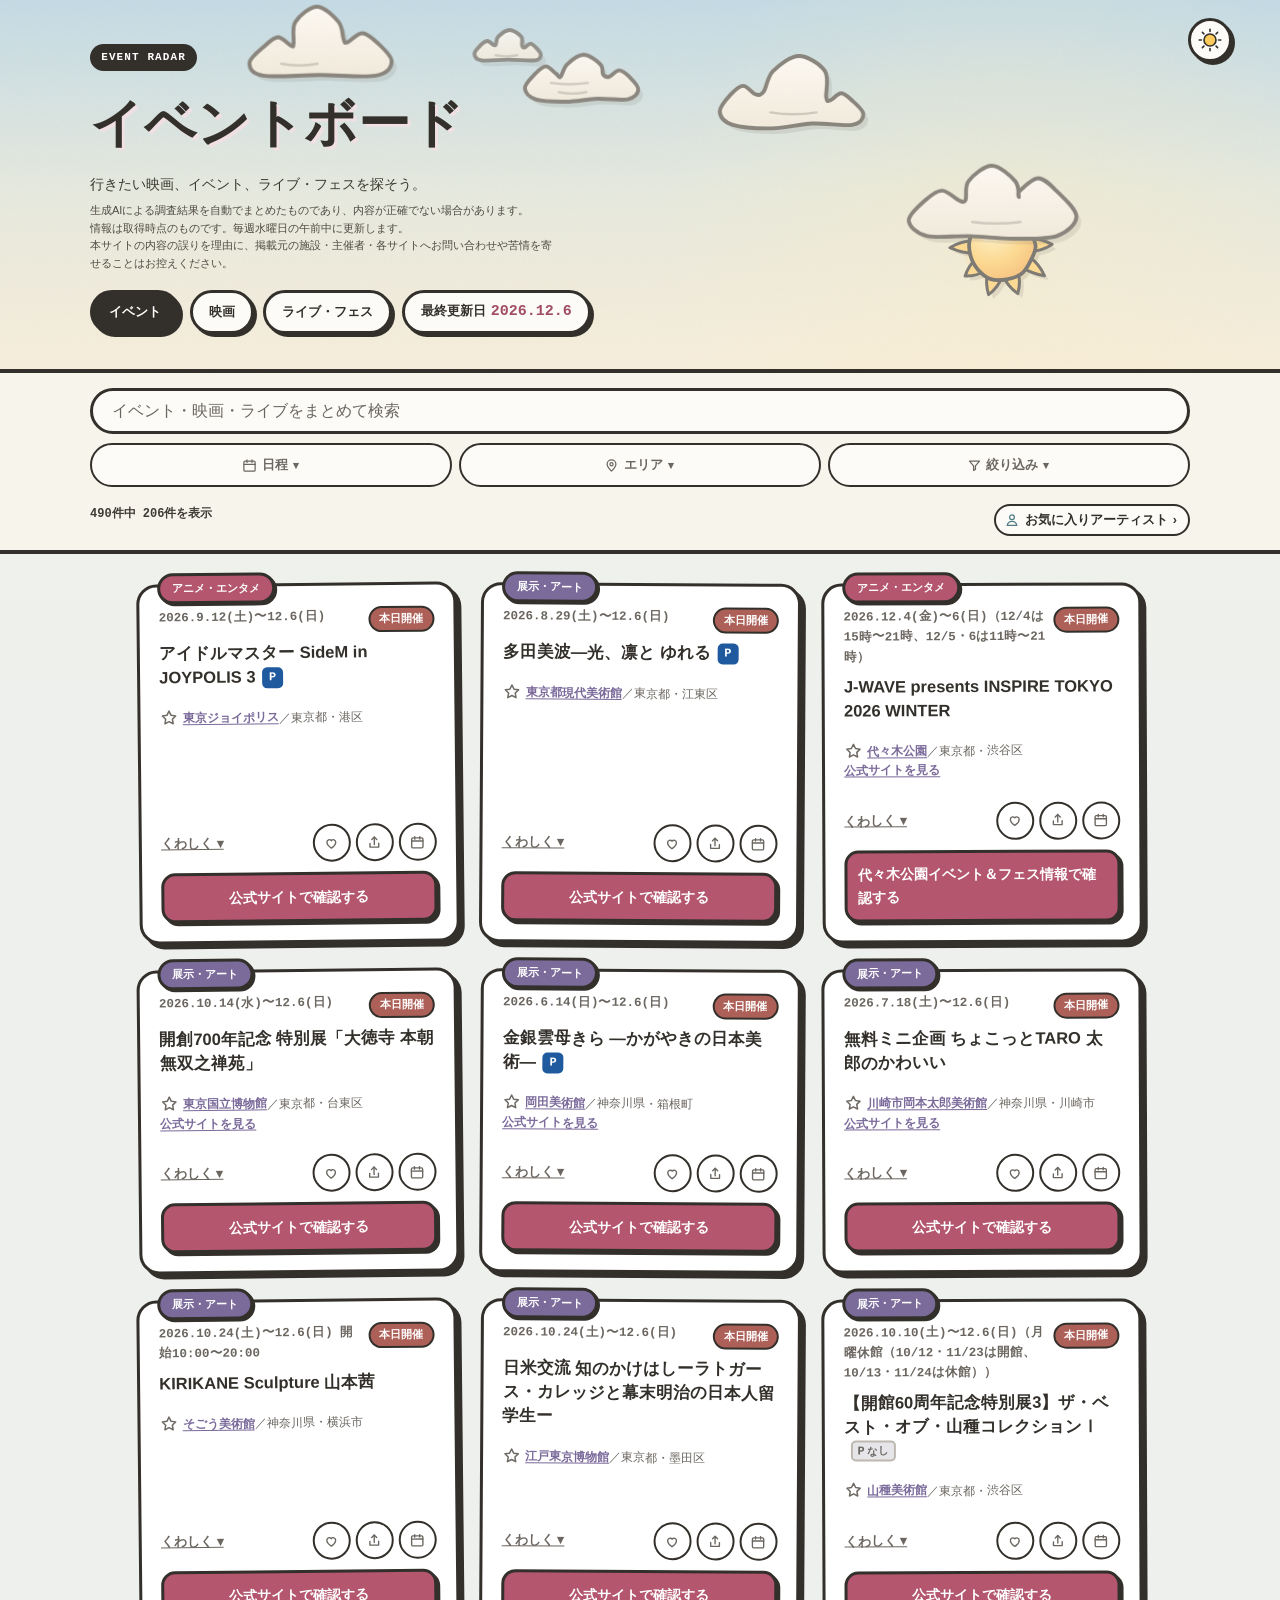
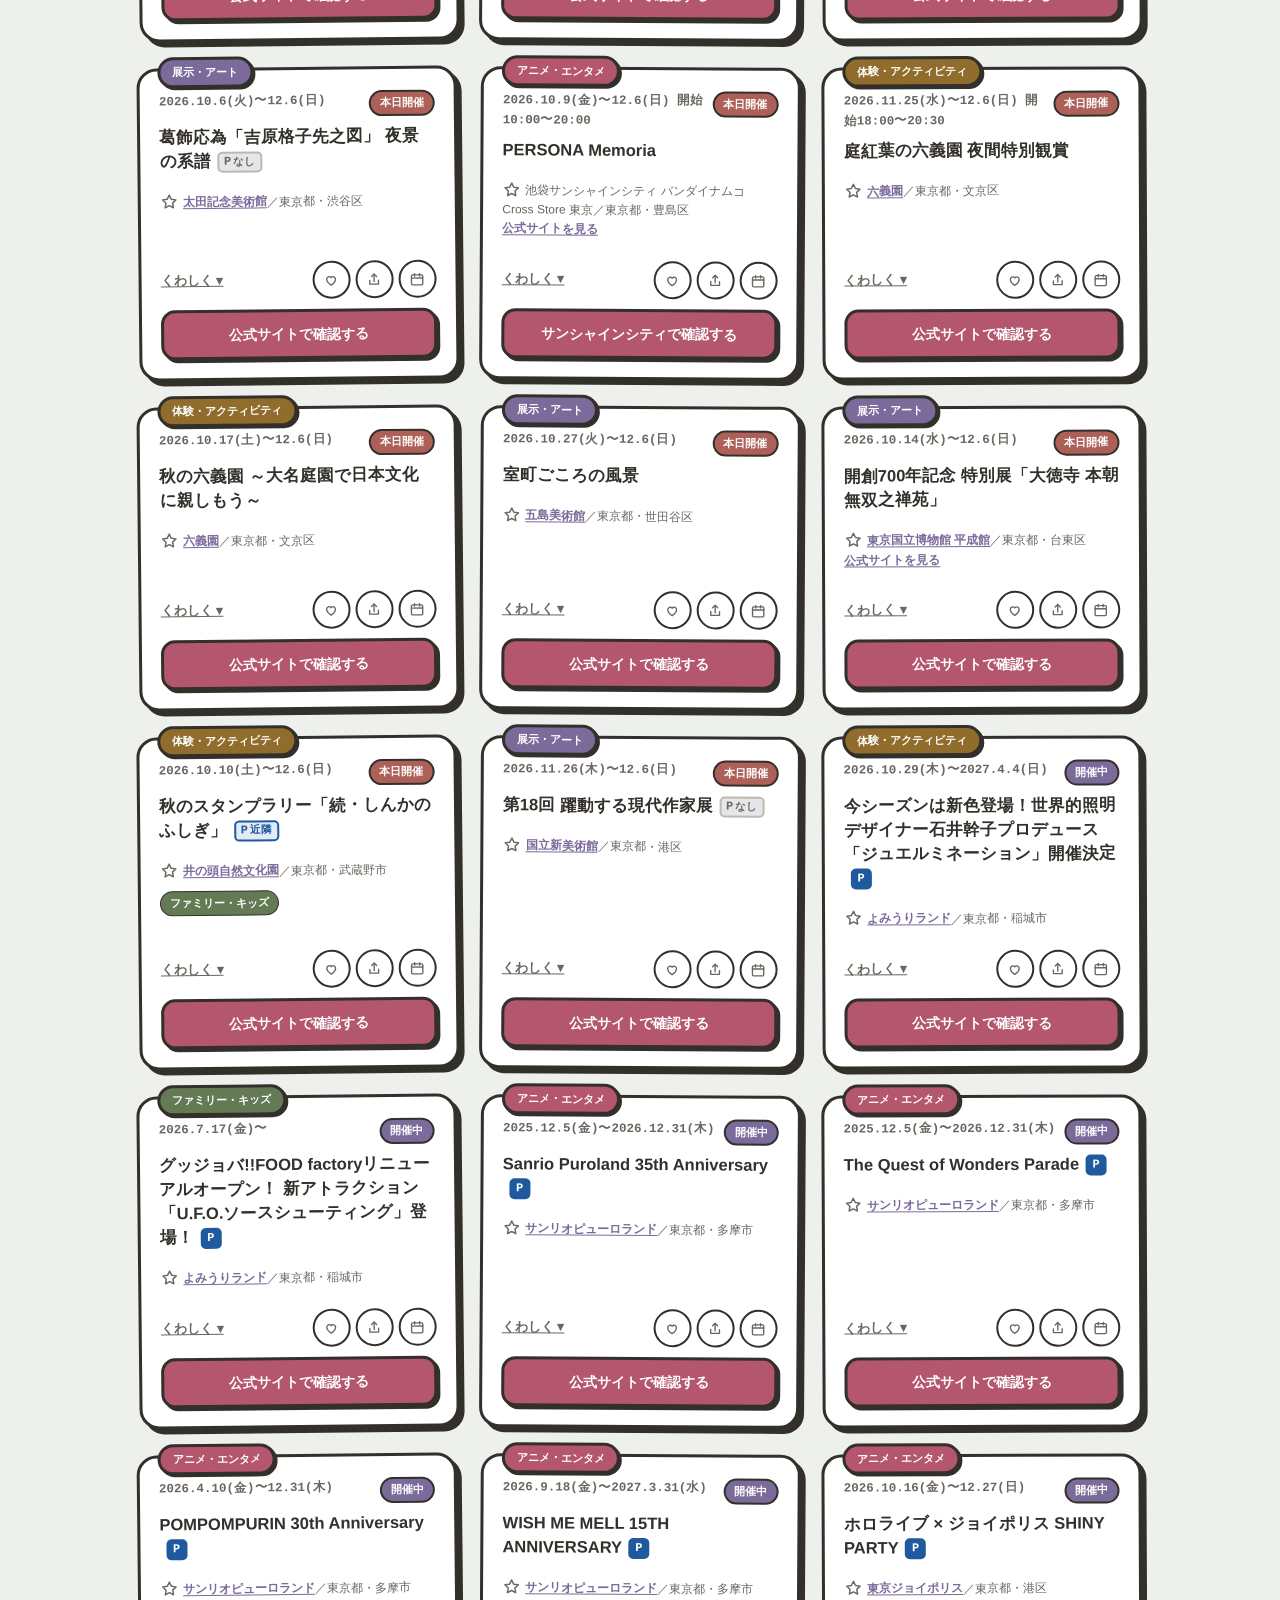
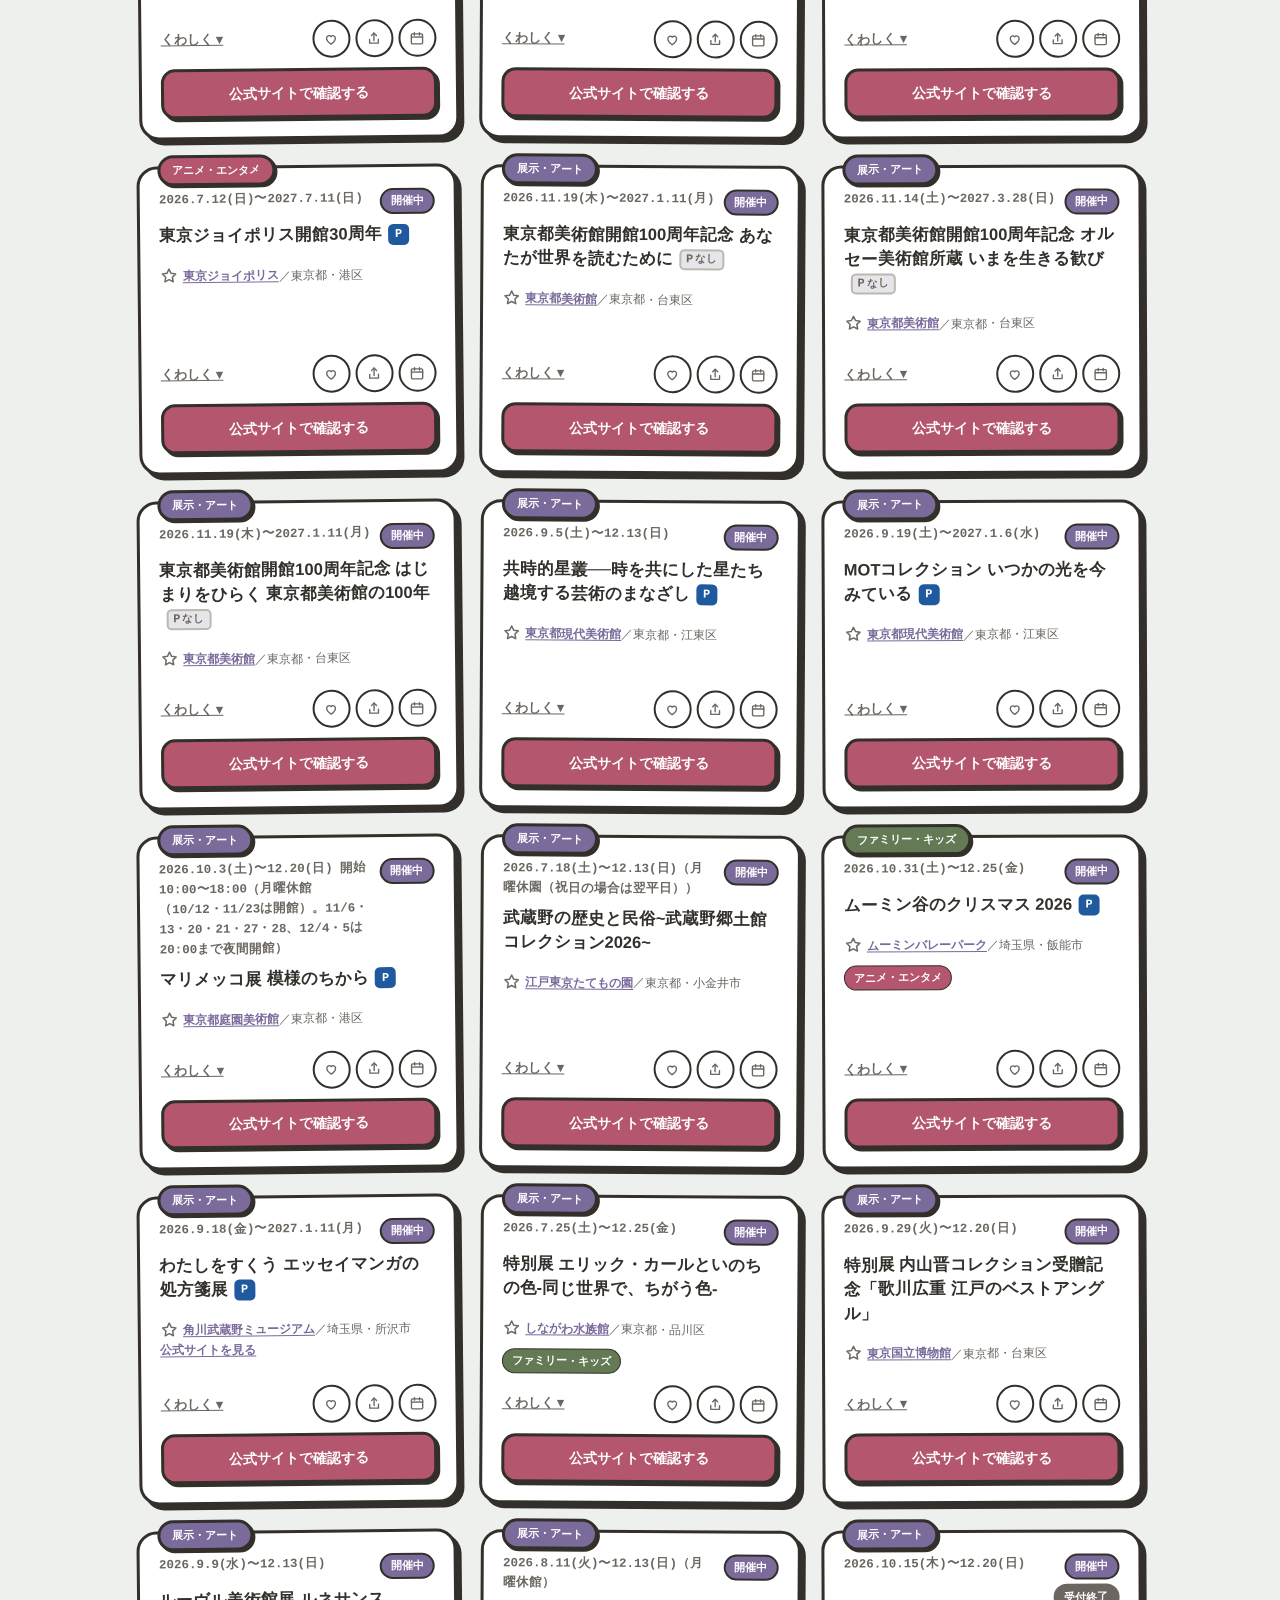
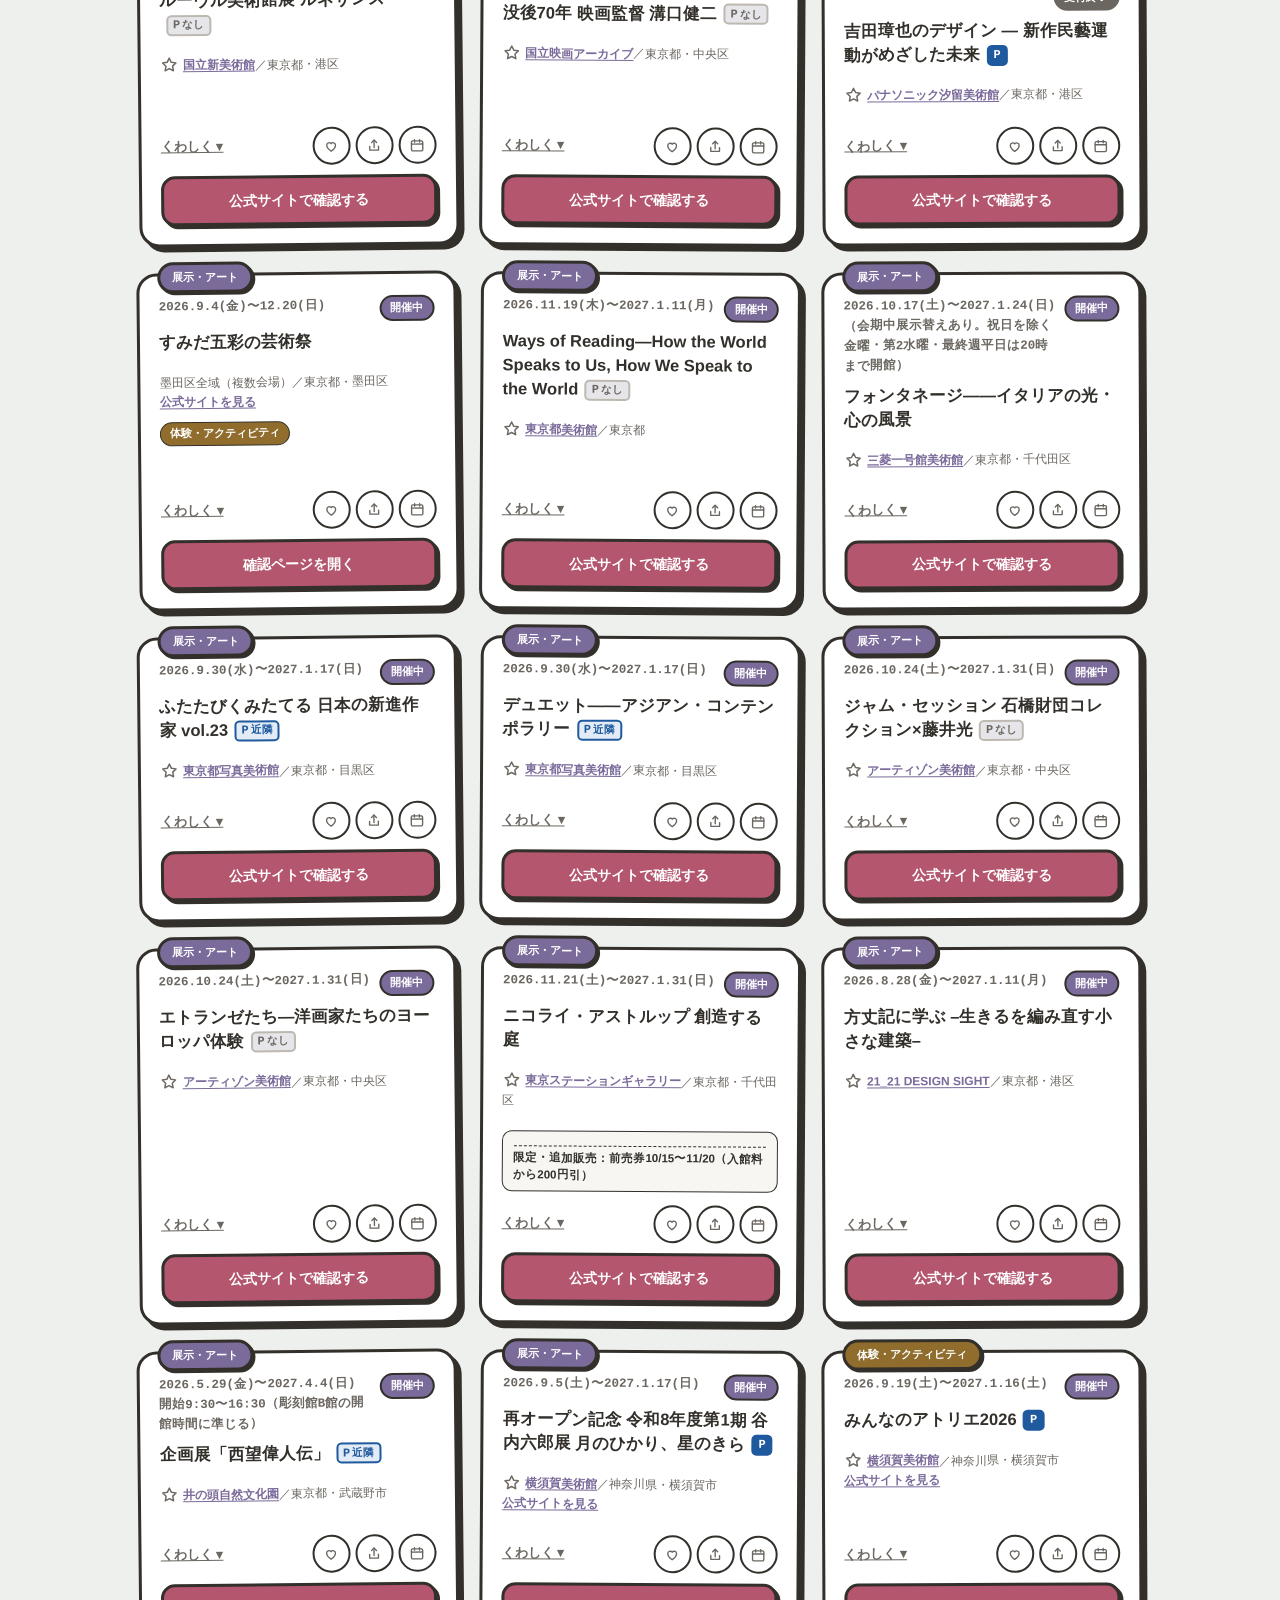
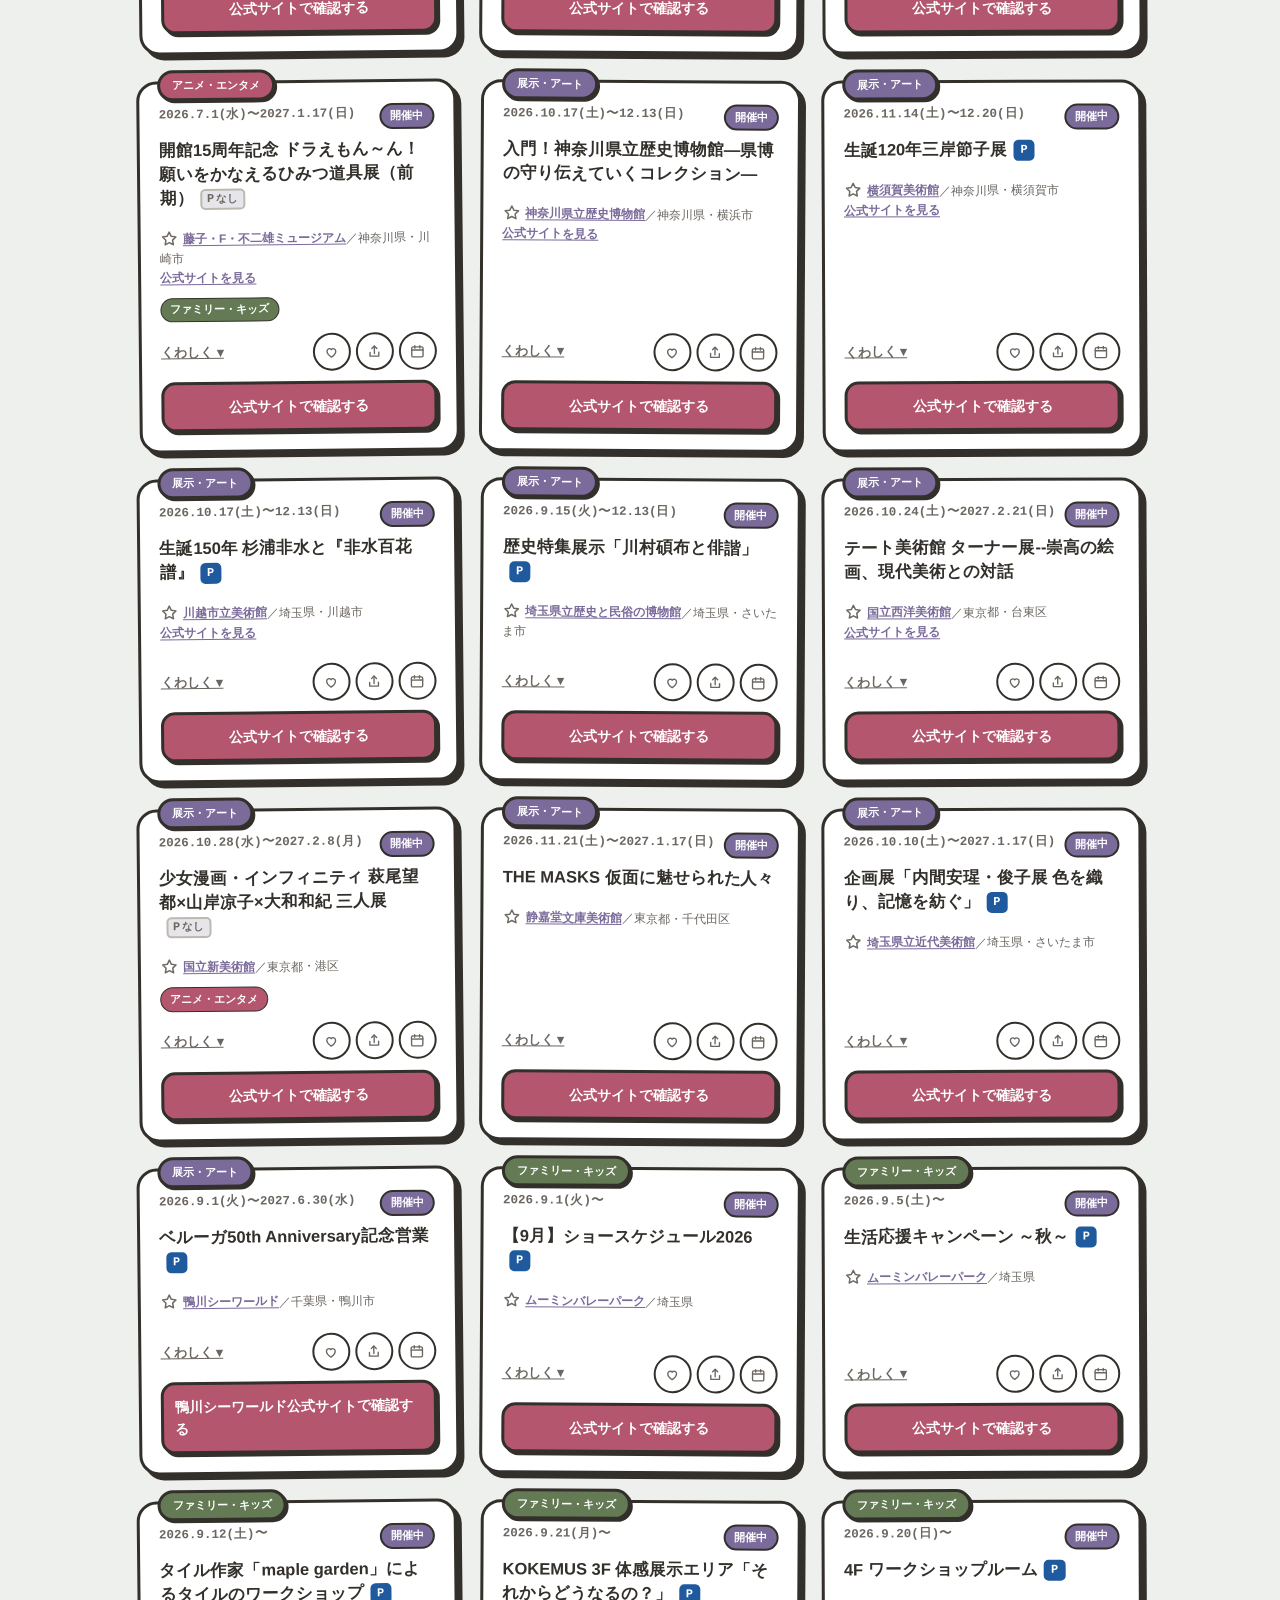
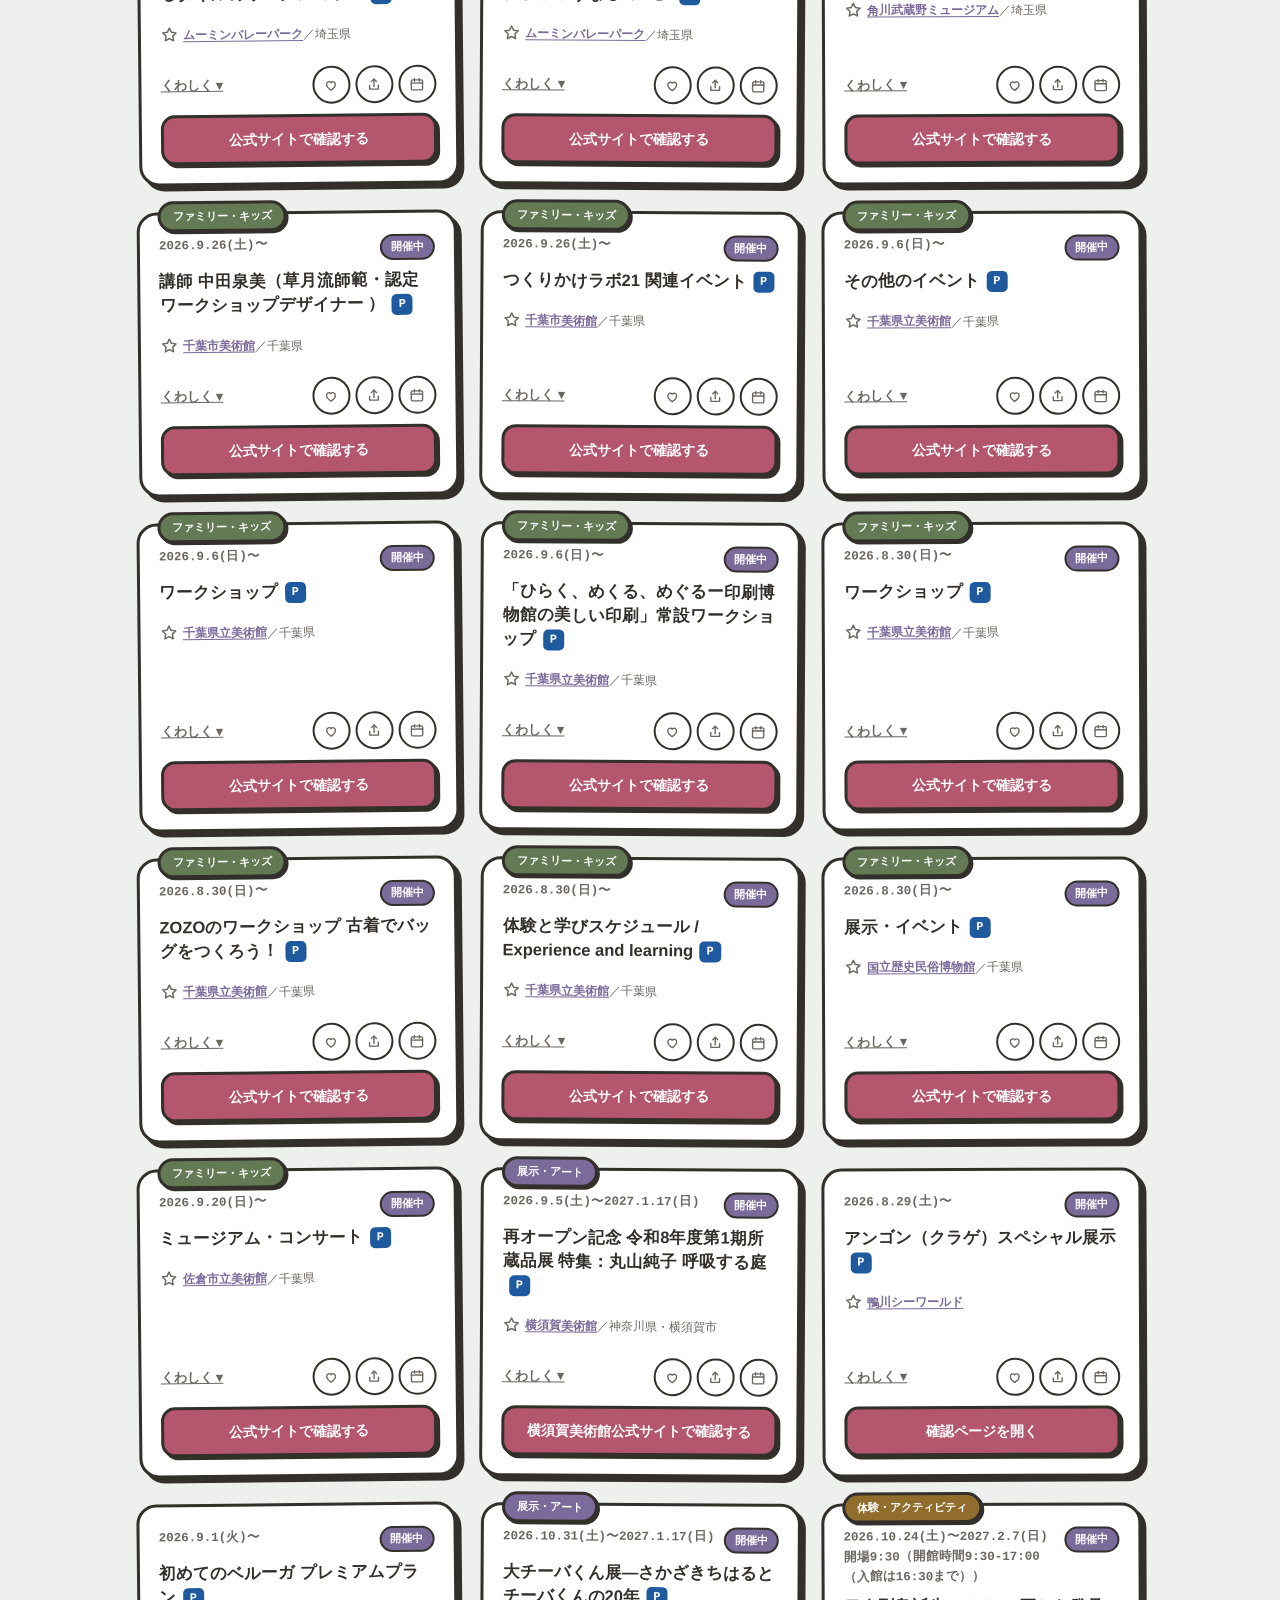
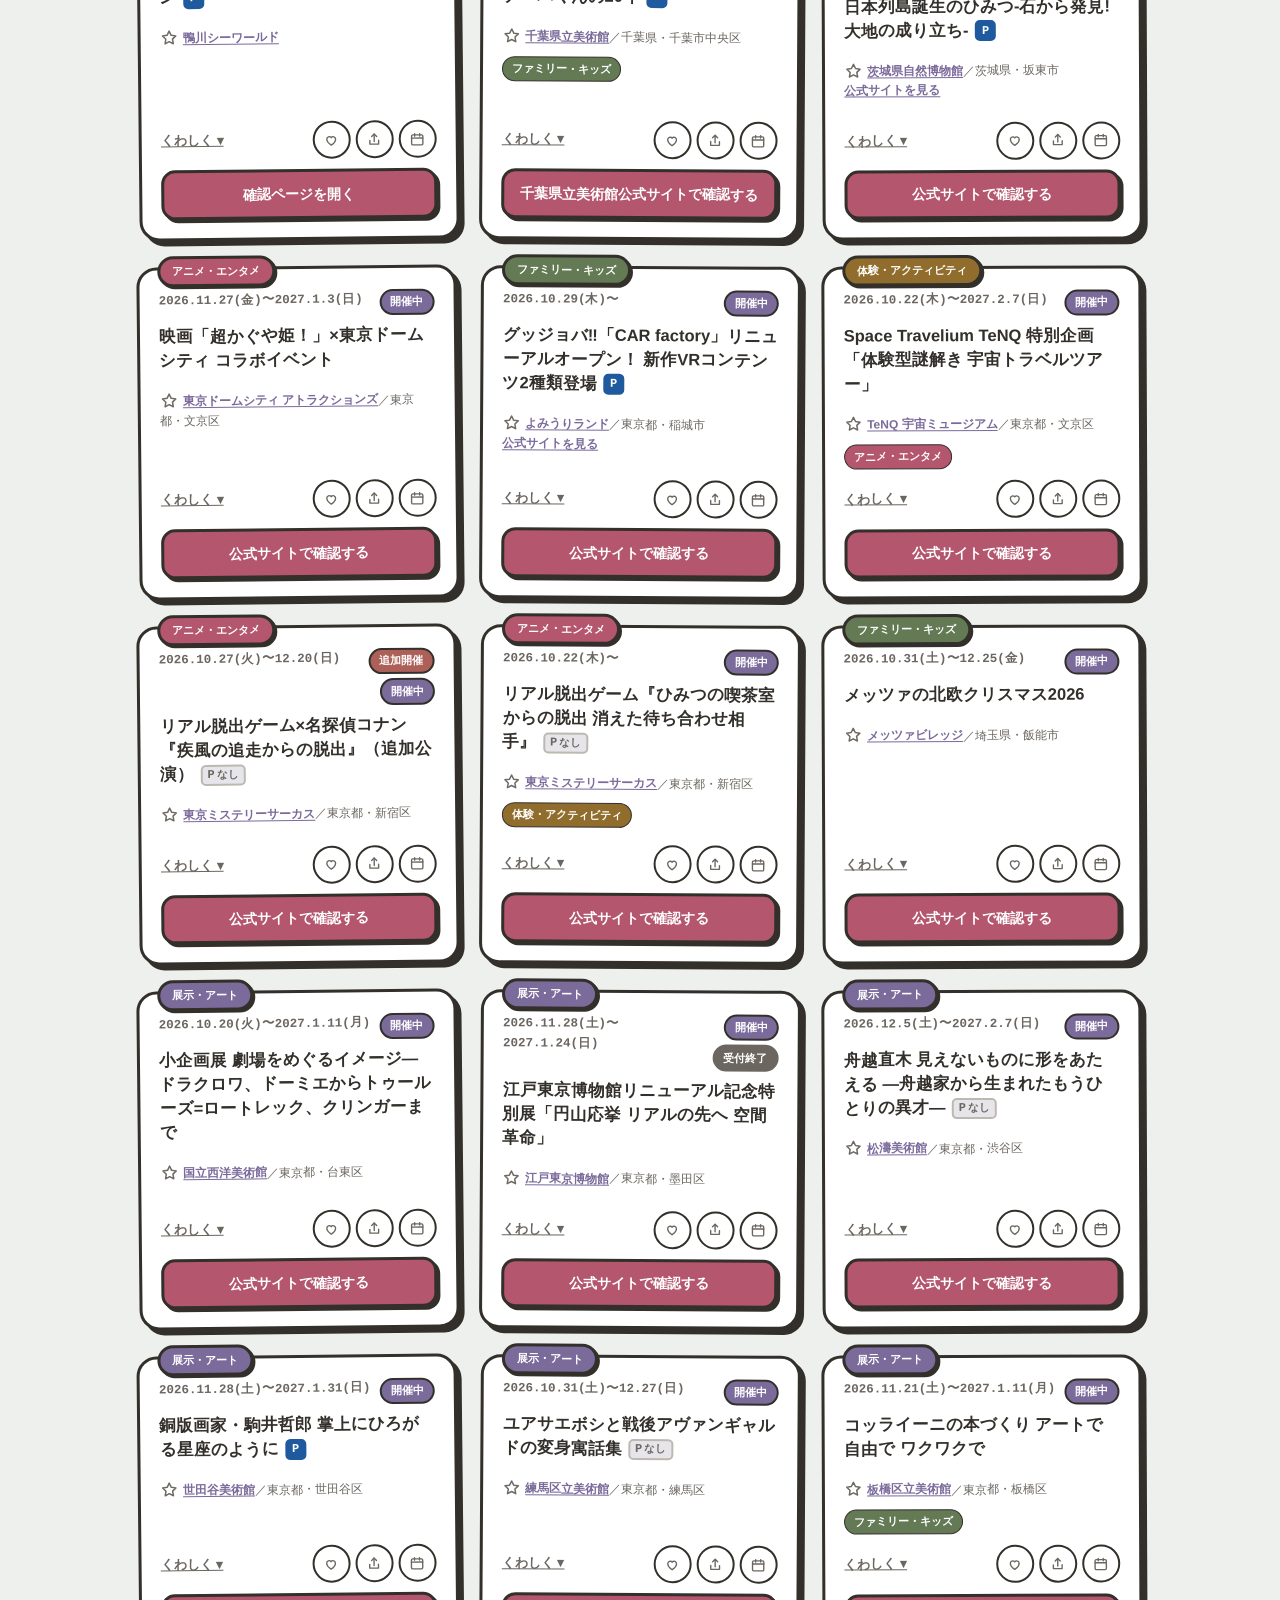
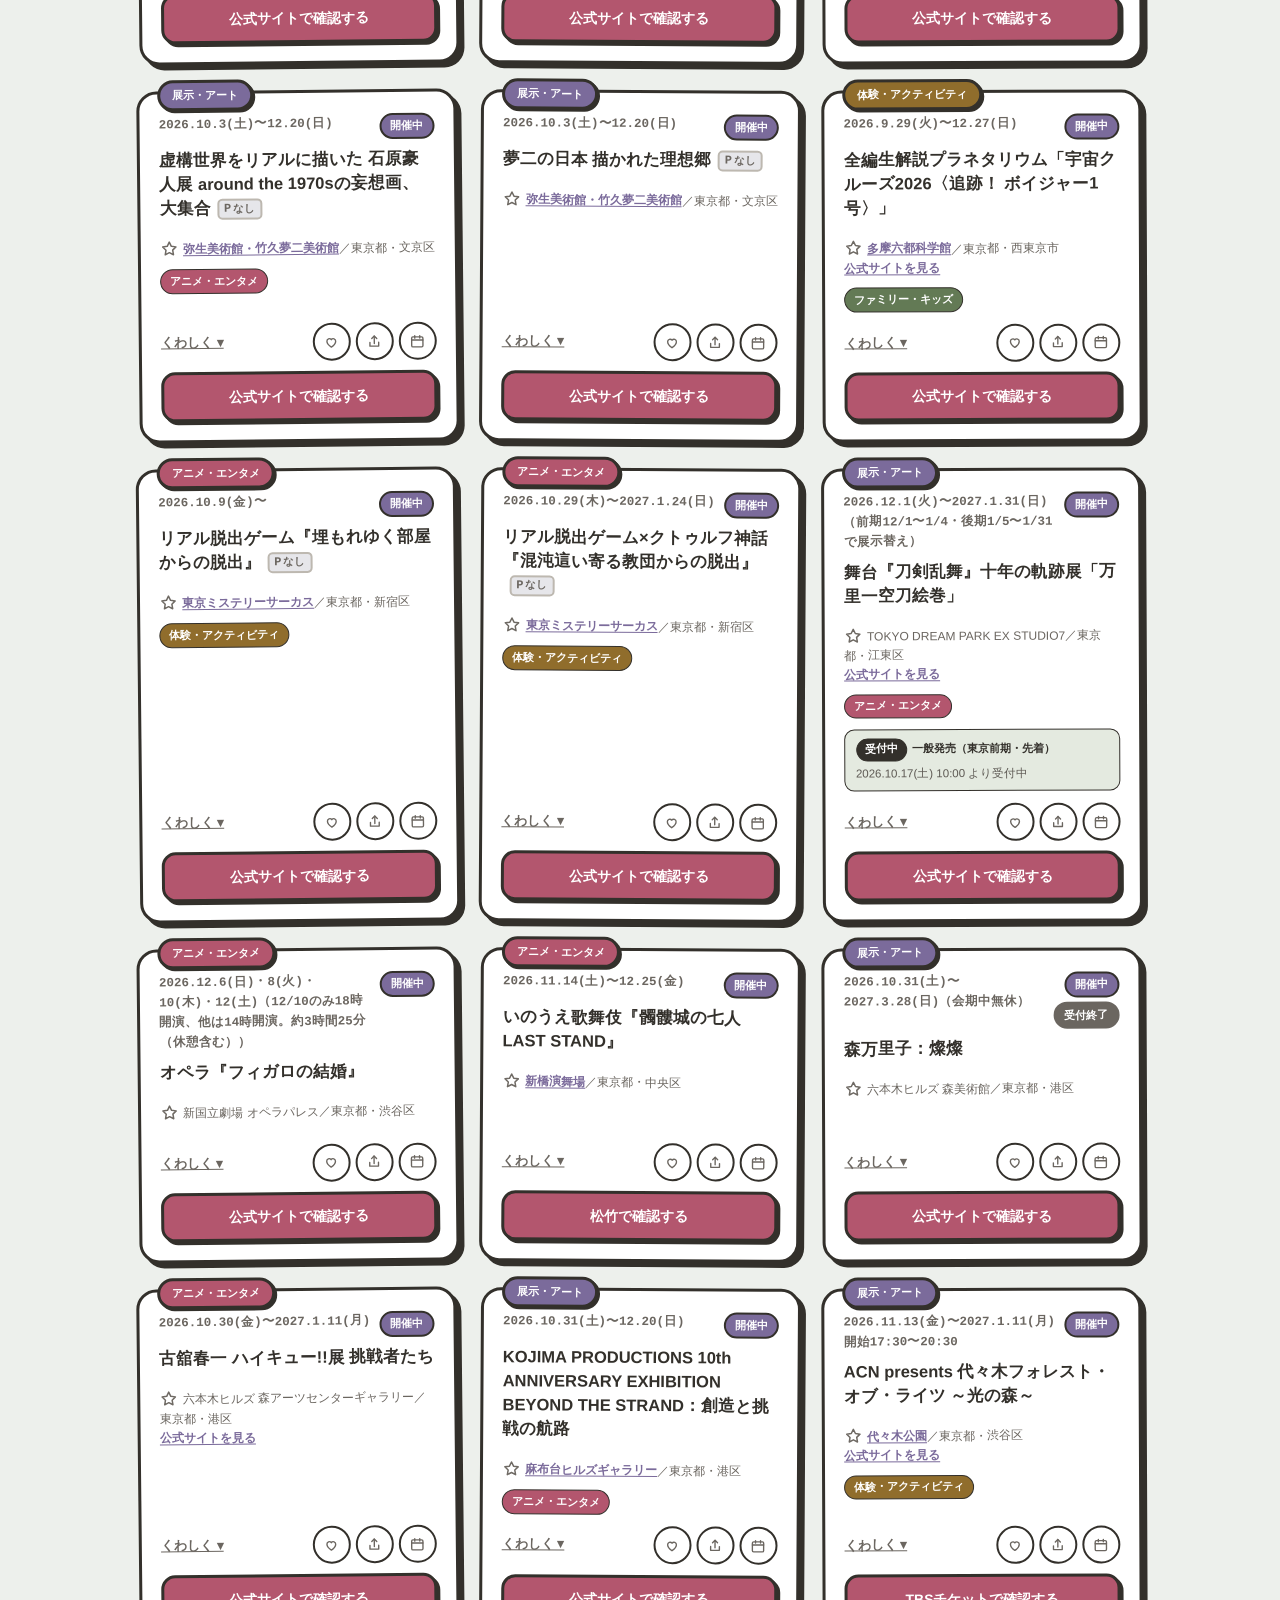
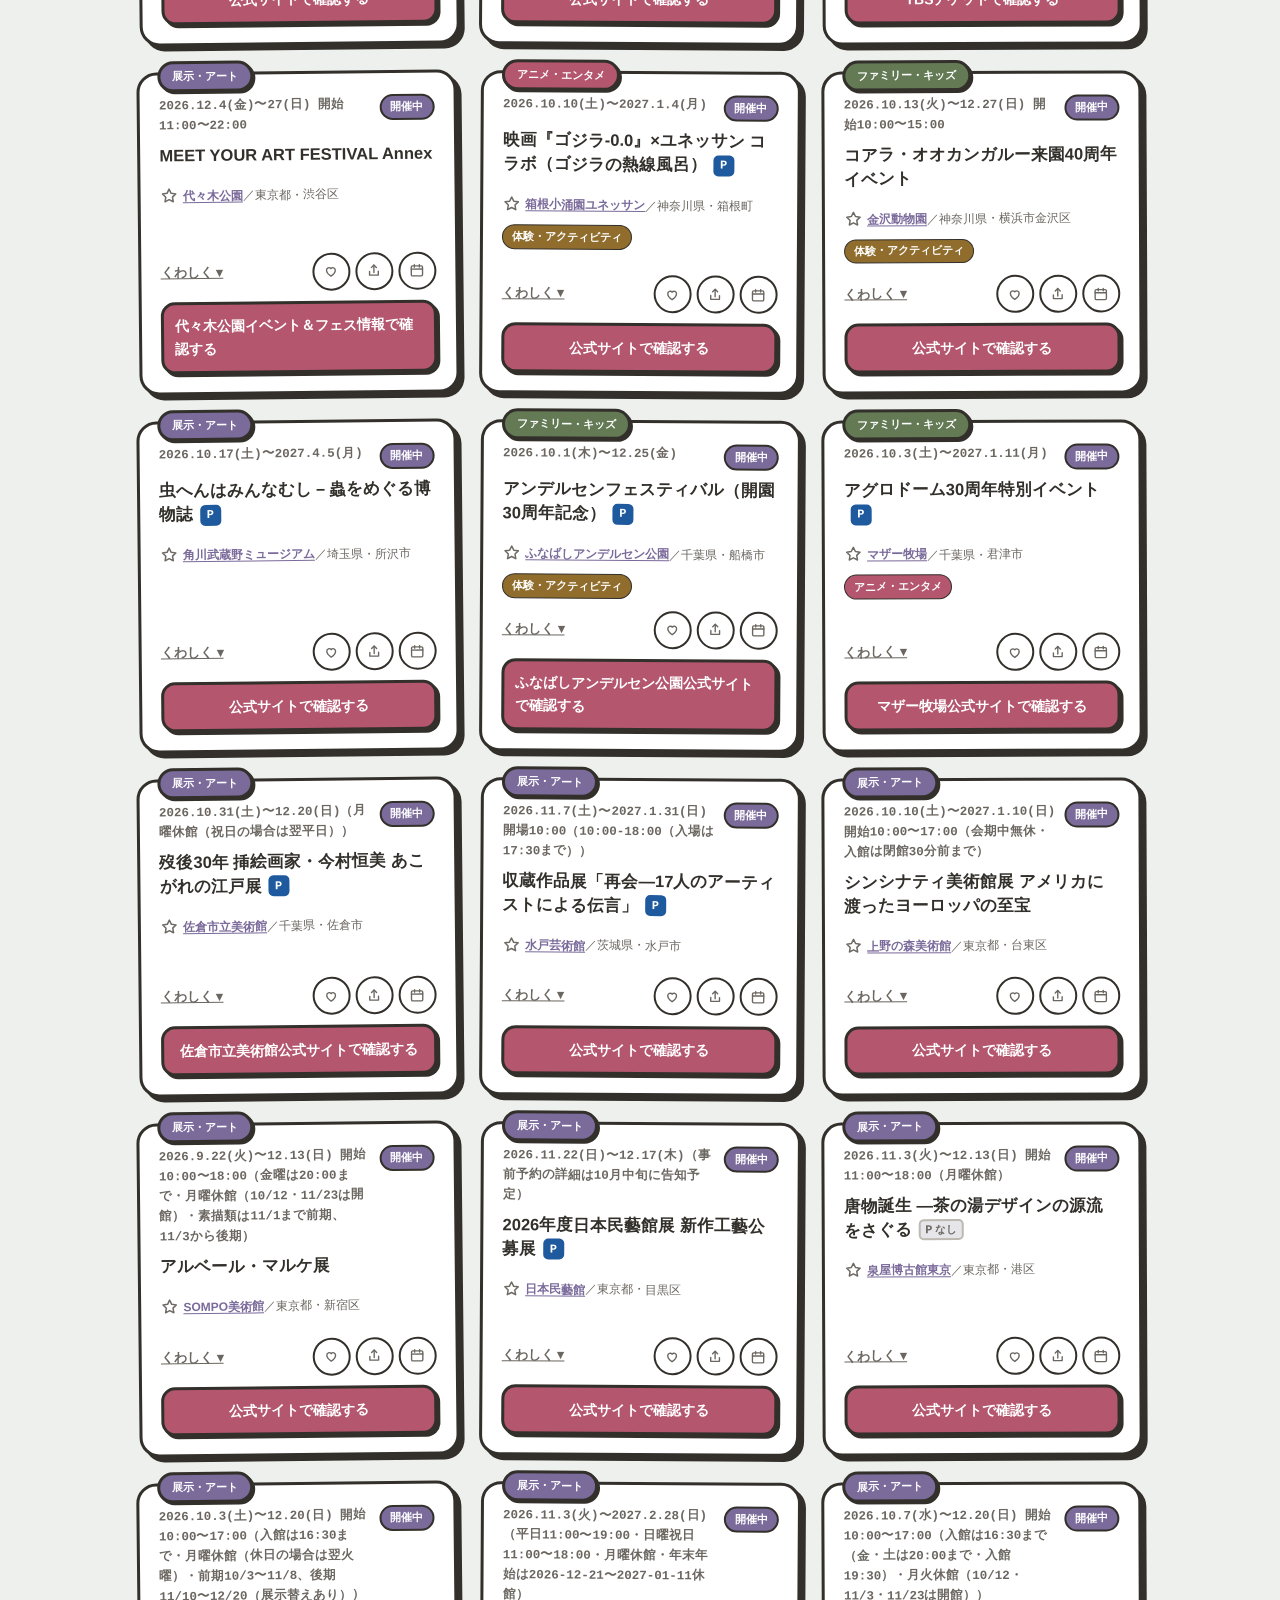
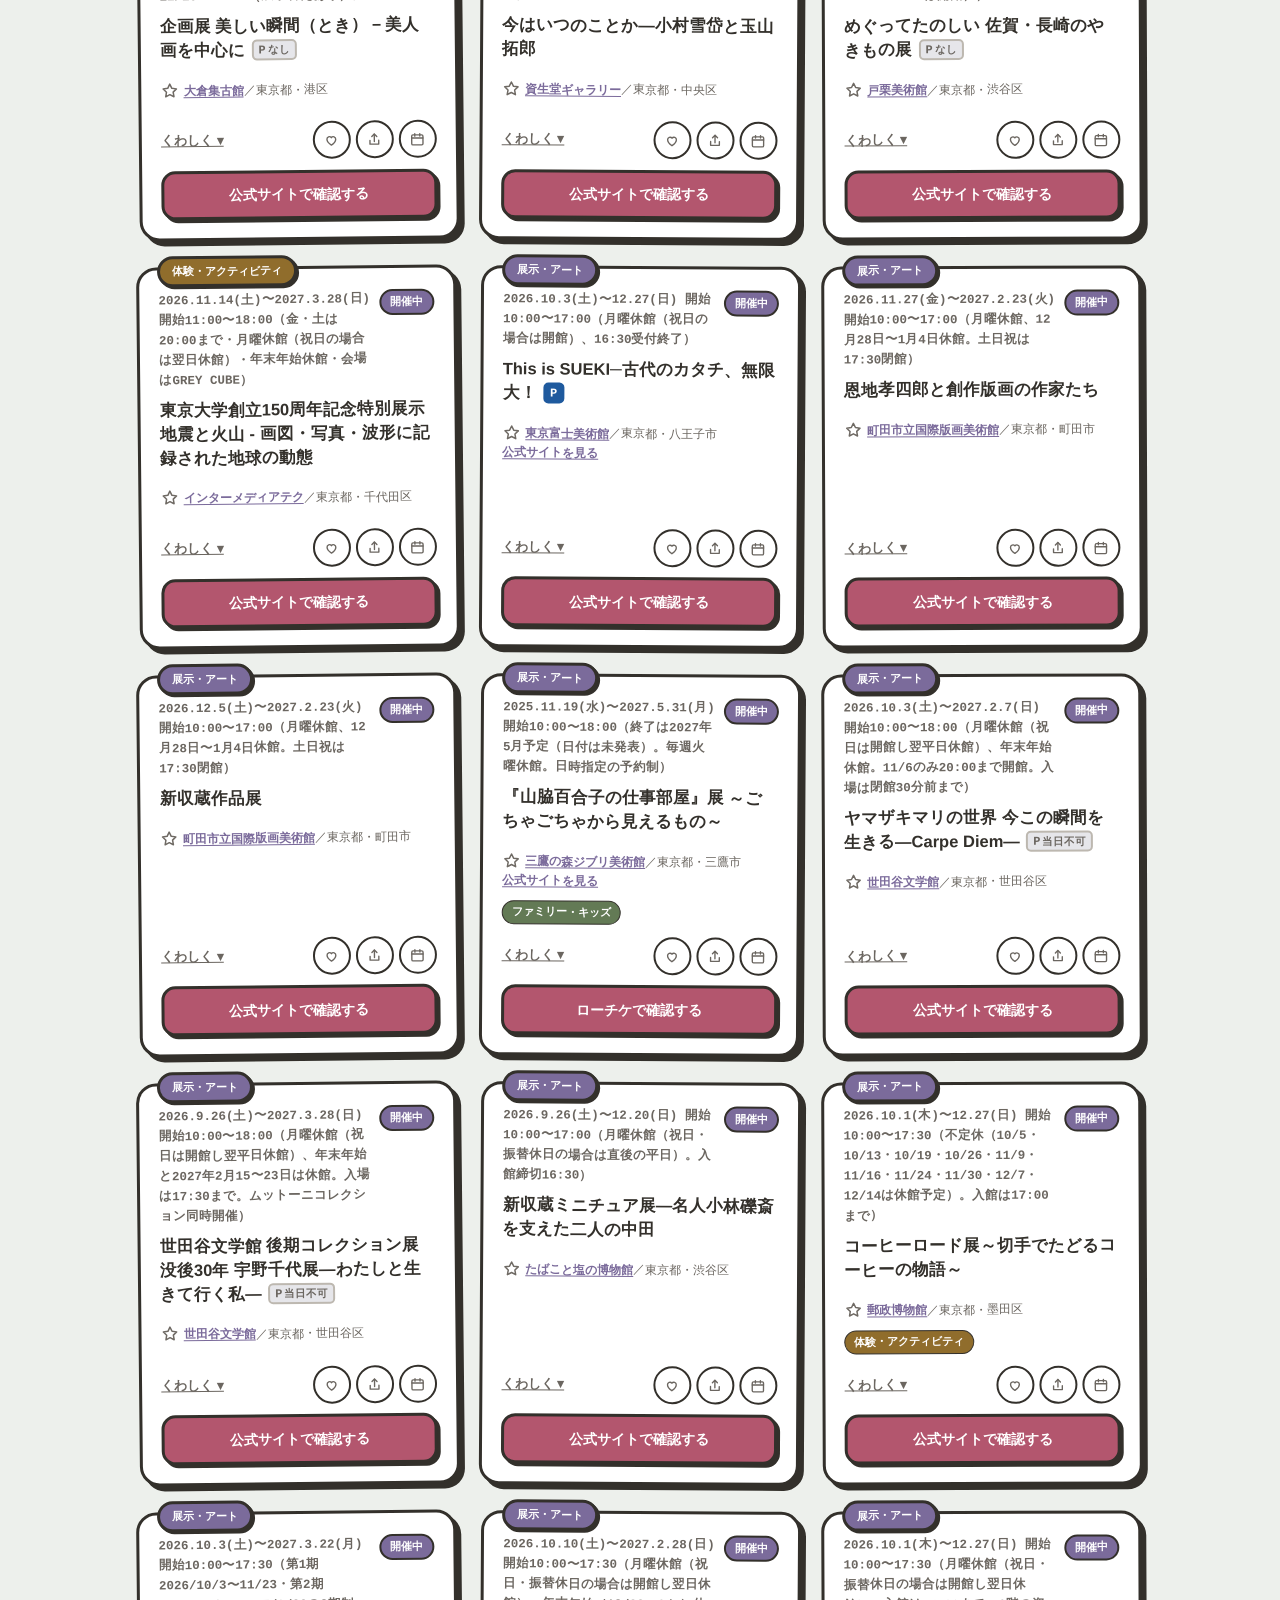
==== commit 0de02ef5: "お気に入りアーティストの導線・外し方・遷移を直す（9件） 使いにくさの点検で見つかった次の9件を直す。 - 件数の行に管理シートの入口を常に置き、絞り込みの中のボタンは別の形（点線の縁と「›」）にする" ====
--- a/index.html
+++ b/index.html
@@ -476,7 +476,34 @@
           aria-label="適用中の絞り込み"
           hidden
         ></div>
-        <p class="result-count" id="resultCount" role="status"></p>
+        <!-- 件数の行に、お気に入りアーティストの管理シートの入口を常に置く。先頭セクションの
+             見出しの「管理」は、登録した人の公演があるときしか出ないため -->
+        <div class="count-row">
+          <p class="result-count" id="resultCount" role="status"></p>
+          <button
+            type="button"
+            class="art-entry"
+            id="artistEntry"
+            aria-label="お気に入りアーティストを登録・管理する"
+          >
+            <svg
+              class="person-ico"
+              viewBox="0 0 24 24"
+              width="16"
+              height="16"
+              fill="none"
+              stroke="currentColor"
+              stroke-width="1.9"
+              stroke-linecap="round"
+              stroke-linejoin="round"
+              aria-hidden="true"
+            >
+              <circle cx="12" cy="8" r="3.6" />
+              <path d="M4.8 20.2c.8-3.9 3.7-6 7.2-6s6.4 2.1 7.2 6z" />
+            </svg>
+            <span>お気に入りアーティスト</span><span aria-hidden="true">›</span>
+          </button>
+        </div>
       </div>
     </div>
     <div class="popover-backdrop" id="popoverBackdrop" hidden></div>
--- a/assets/app.css
+++ b/assets/app.css
@@ -784,6 +784,7 @@
     .cal-menu,
     .update-overlay-inner,
     .fav-head,
+    .art-hint,
     .chain-row
   ) {
   --text-soft: #5f5a54;
@@ -821,6 +822,7 @@
     .update-overlay-inner,
     section.directory,
     .fav-head,
+    .art-hint,
     .fav-note,
     .fav-more,
     .chain-row
@@ -946,6 +948,7 @@
     .update-overlay-inner,
     section.directory,
     .fav-head,
+    .art-hint,
     .fav-note,
     .fav-more,
     .chain-row
@@ -985,6 +988,7 @@
     .stat-chip,
     .wp-toggle,
     .sort-btn,
+    .art-entry,
     input[type="search"],
     .search-toggle
   ) {
@@ -1035,10 +1039,12 @@
 html.sky-night :is(input[type="search"], .venue-search, .cal-add-field input) {
   color-scheme: dark;
 }
-/* 検索欄・会場名の入力欄は、ヘッダーのタブと同じ「黒に近い紺の縁＋生成りの細い輪」にそろえる。縁が地に溶ける分は
-   外側の輪が受け持つ（輪は縁の外にあるので 3:1 を満たす） */
+/* 検索欄・会場名とアーティスト名の入力欄は、ヘッダーのタブと同じ「黒に近い紺の縁＋生成りの細い輪」にそろえる。縁が地に溶ける分は
+   外側の輪が受け持つ（輪は縁の外にあるので 3:1 を満たす）。シートの入力欄も縁の太さを検索欄（3px）に合わせ、
+   トップの検索欄と同じ囲いに見せる（2px のままだと、輪の内側の紺が細く、別の部品に見える） */
 html.sky-night :is(input[type="search"], .venue-search) {
   border-color: #080b1e;
+  border-width: 3px;
   box-shadow:
     3px 3px 0 #080b1e,
     0 0 0 1.5px rgba(251, 245, 230, 0.85);
@@ -1049,6 +1055,12 @@
   --text-soft: #d0d3e6;
   --text-faint: #bfc3da;
   --bar-line: #080b1e;
+}
+/* 件数の行の「お気に入りアーティスト」の人のアイコン。昼用の空色（#4f7382）のままだと、
+   暗い面の上で 2.33:1 になる（WCAG 1.4.11 は 3:1）。操作バーは body の直下で、上の
+   `body > :not(.pop-header)` の色の道具（--sky）を直接受けるため、同じ詳しさで後ろに置く */
+html.sky-night body > .controls {
+  --sky: #9ccfe0;
 }
 /* 0件のときの解除ボタン。昼用の黒い文字（--ink）のままだと暗い地に沈む。他の夜のボタンと同じ組み合わせにする */
 html.sky-night .empty-reset {
@@ -1684,6 +1696,43 @@
 }
 .ended-chip[aria-pressed="true"] {
   --chip-c: var(--text-soft);
+}
+/* 件数の行。右に、お気に入りアーティストの管理シートの入口を常に置く */
+.count-row {
+  display: flex;
+  flex-wrap: wrap;
+  align-items: center;
+  justify-content: space-between;
+  gap: 0.3rem 0.8rem;
+  margin-top: 0.5rem;
+}
+.count-row .result-count {
+  margin-top: 0;
+}
+.controls.compact .count-row {
+  margin-top: 0;
+}
+.art-entry {
+  display: inline-flex;
+  align-items: center;
+  gap: 0.3rem;
+  min-height: 32px;
+  padding: 0.1rem 0.7rem 0.1rem 0.5rem;
+  border: 2px solid var(--ink);
+  border-radius: 999px;
+  background: var(--surface);
+  color: var(--text);
+  font-size: 12.5px;
+  font-weight: 700;
+  cursor: pointer;
+}
+.art-entry svg {
+  flex: none;
+  color: var(--sky);
+}
+/* 縮んだ操作バーでは件数と同じく並びから外す（絞り込みの横に並べる場所が無い） */
+.controls.compact .art-entry {
+  display: none;
 }
 .result-count {
   font-size: 12px;
@@ -3835,6 +3884,7 @@
 .fav-head,
 .fav-note,
 .fav-more,
+.art-hint,
 .list-divider,
 .chain-row {
   grid-column: 1 / -1;
@@ -4045,7 +4095,8 @@
   justify-content: center;
   width: 26px;
   height: 24px;
-  margin: -3px 1px 0 -4px;
+  /* 名前のボタンとの間を空ける（右の余白）。押す場所が隣り合うと、指で押し間違える */
+  margin: -3px 7px 0 -4px;
   padding: 0;
   vertical-align: -6px;
   border: 0;
@@ -4056,11 +4107,33 @@
 .art-btn::after {
   content: "";
   position: absolute;
-  inset: -10px 0 -10px -6px;
+  inset: -5px 0 -5px -6px;
 }
 .art-btn svg {
   width: 18px;
   height: 18px;
+}
+/* 人の形だけでは「アカウント」に見えるので、押していない間は「＋」、登録したら「✓」の小さな印を付ける
+   （フォローの付け外しと同じ約束）。押せる範囲は ::after の側で広げてあり、この印は見た目だけ */
+.art-btn::before {
+  content: "+";
+  position: absolute;
+  top: -1px;
+  right: -1px;
+  width: 12px;
+  height: 12px;
+  border-radius: 50%;
+  background: var(--sky);
+  color: var(--on-accent);
+  font-size: 11px;
+  font-weight: 800;
+  line-height: 12px;
+  text-align: center;
+  pointer-events: none;
+}
+.art-btn[aria-pressed="true"]::before {
+  content: "✓";
+  font-size: 8px;
 }
 .art-btn:hover,
 .art-btn[aria-pressed="true"] {
@@ -4089,6 +4162,9 @@
   align-self: center;
 }
 .art-link {
+  /* 位置を持たせるのは、隣の人のボタンが広げた押せる範囲（::after）より手前に出すため。
+     位置を持つ部品は、持たない部品より前面に描かれる */
+  position: relative;
   min-width: 0;
   padding: 0;
   border: 0;
@@ -4101,6 +4177,30 @@
   cursor: pointer;
 }
 .art-link:hover {
+  text-decoration-style: solid;
+}
+/* 登録済みの人は、人のボタンの塗りに加えて名前にも地色を付ける。ボタンの違い（中抜き／塗り）は
+   小さく、名前を読みながらでは見落とすため。余白は影で作り、行の折り返しを変えない */
+.art-item.is-fav .art-link {
+  background: var(--sky-tint);
+  box-shadow: 0 0 0 0.18rem var(--sky-tint);
+  border-radius: 5px;
+}
+/* 「ほか◯組」。押すと「くわしく」の中の全員の一覧へ移る */
+.art-more {
+  position: relative;
+  margin-left: 0.6em;
+  padding: 0;
+  border: 0;
+  background: none;
+  font: inherit;
+  color: inherit;
+  text-decoration: underline dotted;
+  text-underline-offset: 3px;
+  white-space: nowrap;
+  cursor: pointer;
+}
+.art-more:hover {
   text-decoration-style: solid;
 }
 /* 「出演：…ほか◯組」に収まらなかった人を、「くわしく」の中に全員並べる */
@@ -4330,6 +4430,208 @@
 .sugg-btn:hover small,
 .sugg-btn:focus-visible small {
   color: var(--text);
+}
+
+/* ---------- お気に入りアーティストの改善（導線・外し方・遷移） ---------- */
+
+/* 一覧の先頭の案内（1度だけ）。人のマークが登録の入口だと伝える */
+.art-hint {
+  display: flex;
+  flex-wrap: wrap;
+  align-items: center;
+  gap: 0.4rem 0.8rem;
+  padding: 0.6rem 0.8rem;
+  border: 2px solid var(--ink);
+  border-radius: 14px;
+  background: var(--sky-tint);
+  font-size: 12.5px;
+  font-weight: 700;
+  line-height: 1.6;
+}
+.art-hint p {
+  flex: 1 1 15em;
+  min-width: 0;
+  margin: 0;
+}
+.art-hint .ah-ico svg {
+  width: 20px;
+  height: 20px;
+  color: var(--sky);
+}
+
+/* 絞り込みの中の「登録・管理」。絞り込みのチップは丸い塗りで、押すと状態が変わる。こちらは
+   別の画面が開くだけなので、点線の縁と「›」で、形から別物と分かるようにする */
+.manage-link {
+  display: inline-flex;
+  align-items: center;
+  gap: 0.4rem;
+  min-height: 40px;
+  padding: 0.2rem 0.8rem 0.2rem 0.65rem;
+  border: 2px dashed var(--text-soft);
+  border-radius: 999px;
+  background: none;
+  color: var(--text);
+  font-size: 12.5px;
+  font-weight: 700;
+  cursor: pointer;
+}
+.manage-link svg {
+  flex: none;
+  width: 16px;
+  height: 16px;
+  color: var(--sky);
+}
+.manage-link:hover {
+  border-style: solid;
+}
+
+/* 管理シートの行: 人のアイコン（状態）・名前（押すと出演予定）・外す／元に戻す */
+.vr-row .vr-ico {
+  flex: none;
+  display: inline-flex;
+  justify-content: center;
+  width: 30px;
+  color: var(--sky);
+}
+.vr-row .vr-ico svg {
+  width: 18px;
+  height: 18px;
+  fill: var(--sky);
+}
+.vr-row.is-off .vr-ico svg {
+  fill: none;
+}
+.vr-row.is-off {
+  border-style: dashed;
+  background: none;
+}
+.vr-row.is-off .vr-name {
+  color: var(--text-soft);
+}
+.vr-open {
+  flex: 1;
+  align-items: flex-start;
+  padding: 0.2rem 0.3rem;
+  border: 0;
+  border-radius: 8px;
+  background: none;
+  font: inherit;
+  color: inherit;
+  text-align: left;
+  cursor: pointer;
+}
+.vr-open:hover .vr-name {
+  text-decoration: underline;
+}
+.vr-act {
+  flex: none;
+  min-height: 36px;
+  padding: 0.2rem 0.85rem;
+  border: 2px solid var(--ink);
+  border-radius: 999px;
+  background: var(--surface);
+  color: var(--text);
+  font-size: 12.5px;
+  font-weight: 700;
+  cursor: pointer;
+}
+/* 候補の先頭は、Enter で登録されるもの。キーボードのある端末にだけ「Enter」と書く */
+.sugg-btn.is-first {
+  box-shadow: inset 0 0 0 2px var(--sky);
+}
+@media (hover: hover) and (pointer: fine) {
+  .sugg-btn.is-first::after {
+    content: "Enter";
+    flex: none;
+    margin-left: 0.2rem;
+    padding: 0 0.35rem;
+    border: 1px solid currentColor;
+    border-radius: 4px;
+    font-family: var(--font-mono);
+    font-size: 10.5px;
+    font-weight: 700;
+    color: var(--text-soft);
+  }
+}
+.sugg-raw {
+  display: flex;
+  align-items: center;
+  justify-content: center;
+  width: 100%;
+  min-height: 44px;
+  margin-top: 0.3rem;
+  padding: 0.3rem 0.9rem;
+  border: 2px solid var(--ink);
+  border-radius: 999px;
+  background: var(--surface);
+  color: var(--text);
+  font: inherit;
+  font-size: 13px;
+  font-weight: 700;
+  text-align: center;
+  cursor: pointer;
+}
+
+/* 出演予定のシートの公演の行。押すとシートを閉じて、そのカードへ移る */
+.artist-info .vi-list {
+  display: flex;
+  flex-direction: column;
+  gap: 0.4rem;
+  padding: 0;
+  list-style: none;
+}
+.artist-info .vi-list li {
+  margin: 0;
+}
+.vi-go {
+  display: flex;
+  align-items: center;
+  gap: 0.5rem;
+  width: 100%;
+  min-height: 44px;
+  padding: 0.35rem 0.7rem;
+  border: 2px solid var(--ink);
+  border-radius: 12px;
+  background: var(--surface);
+  color: var(--text);
+  font: inherit;
+  font-size: 12.5px;
+  text-align: left;
+  cursor: pointer;
+}
+.vi-go-body {
+  flex: 1;
+  min-width: 0;
+}
+.vi-chev {
+  flex: none;
+  font-size: 20px;
+  line-height: 1;
+  color: var(--text-soft);
+}
+.vi-go:hover .vi-chev {
+  color: var(--text);
+}
+
+/* 移った先のカードを目立たせる。動きを減らす設定では、枠を出したまま動かさない */
+.card.card-flash {
+  outline: 4px solid var(--sky);
+  outline-offset: 3px;
+  animation: cardFlash 2.6s ease-out forwards;
+}
+@keyframes cardFlash {
+  0%,
+  65% {
+    outline-color: var(--sky);
+  }
+  100% {
+    outline-color: transparent;
+  }
+}
+@media (prefers-reduced-motion: reduce) {
+  .card.card-flash {
+    animation: none;
+  }
 }
 
 /* ---------- print ----------
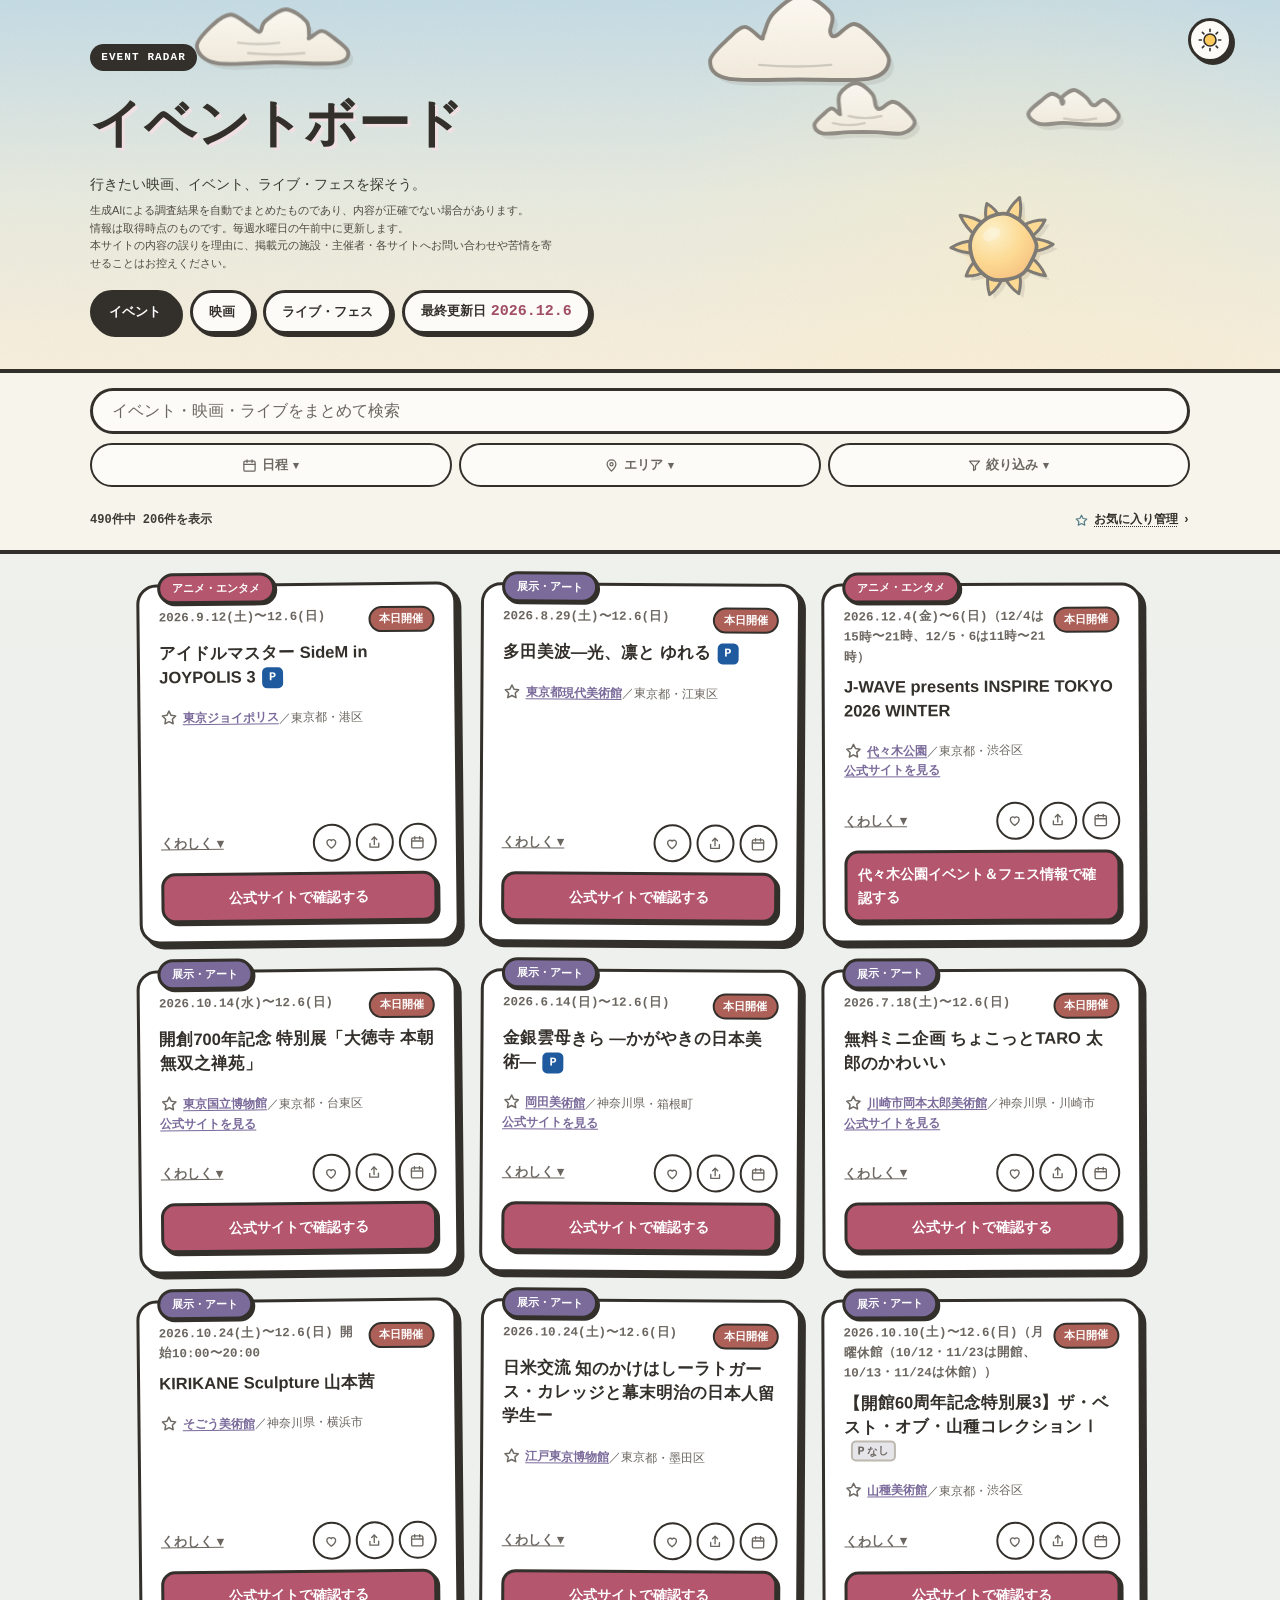
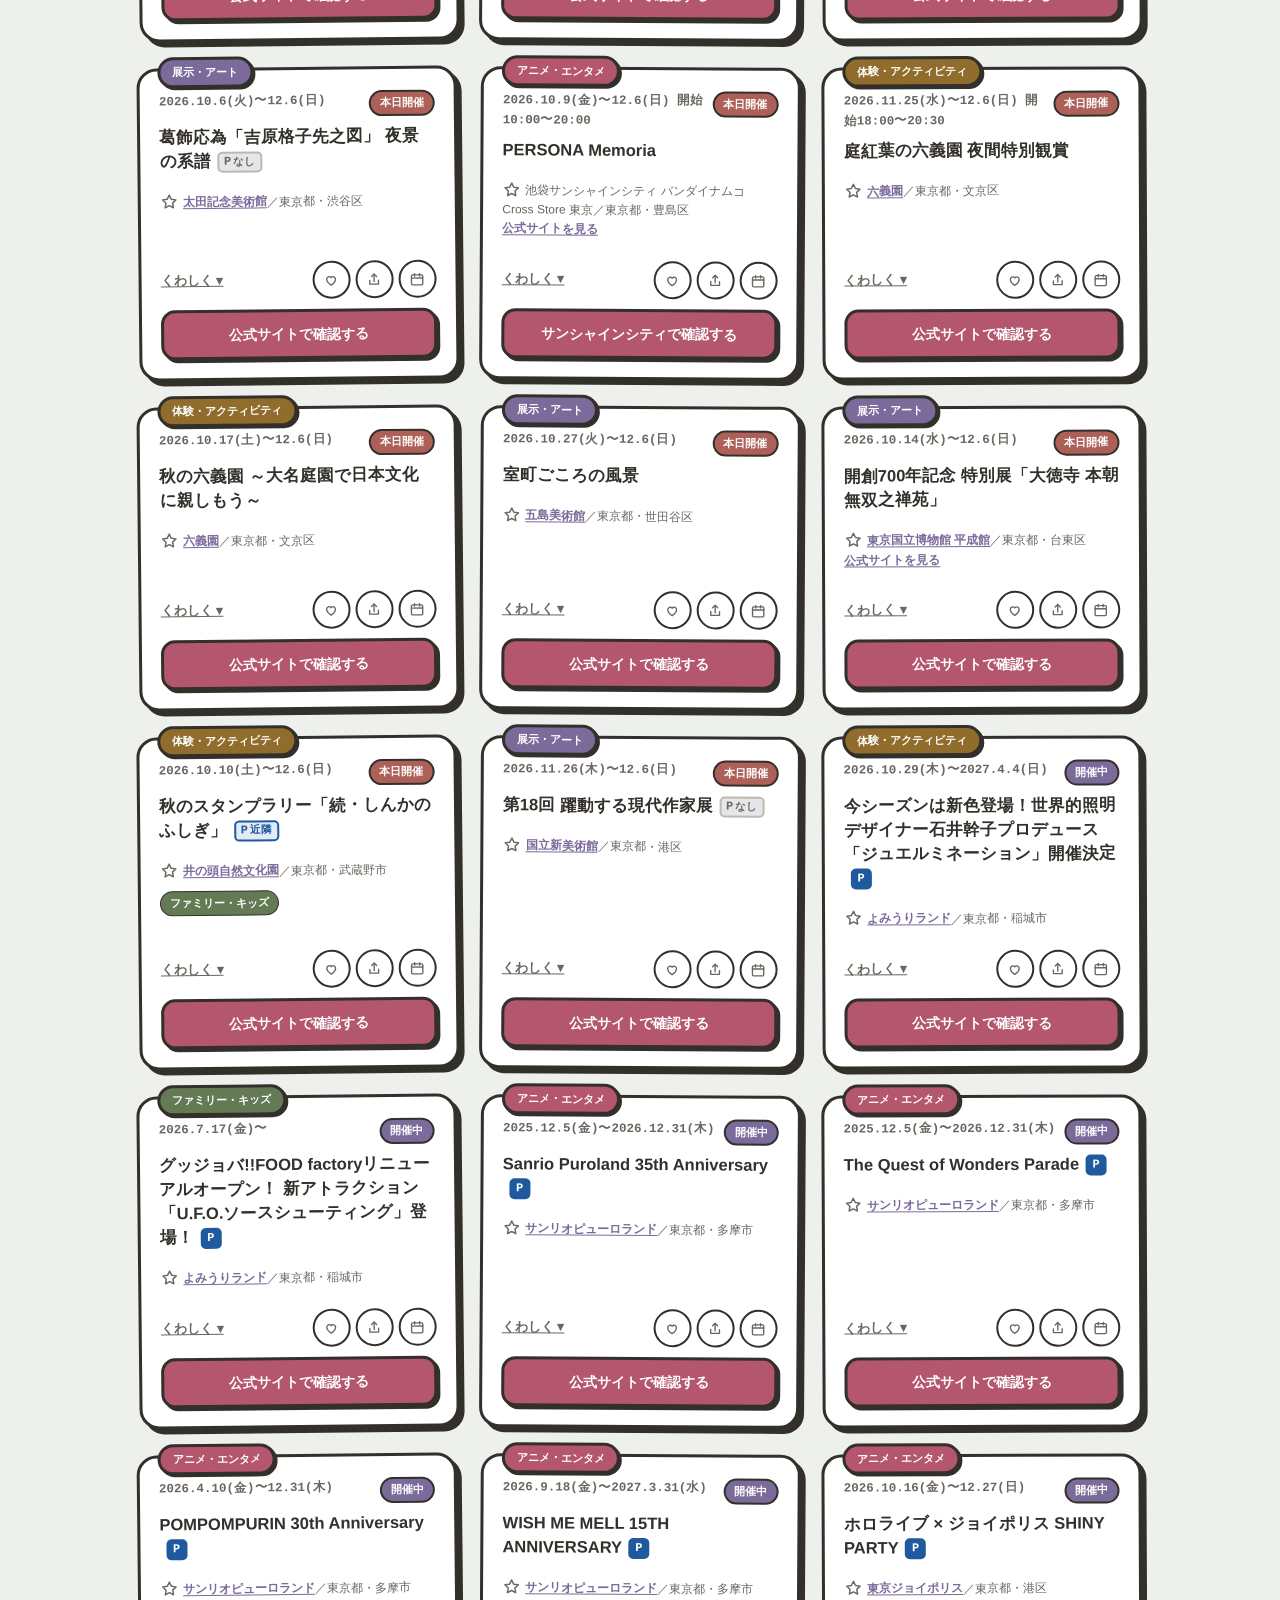
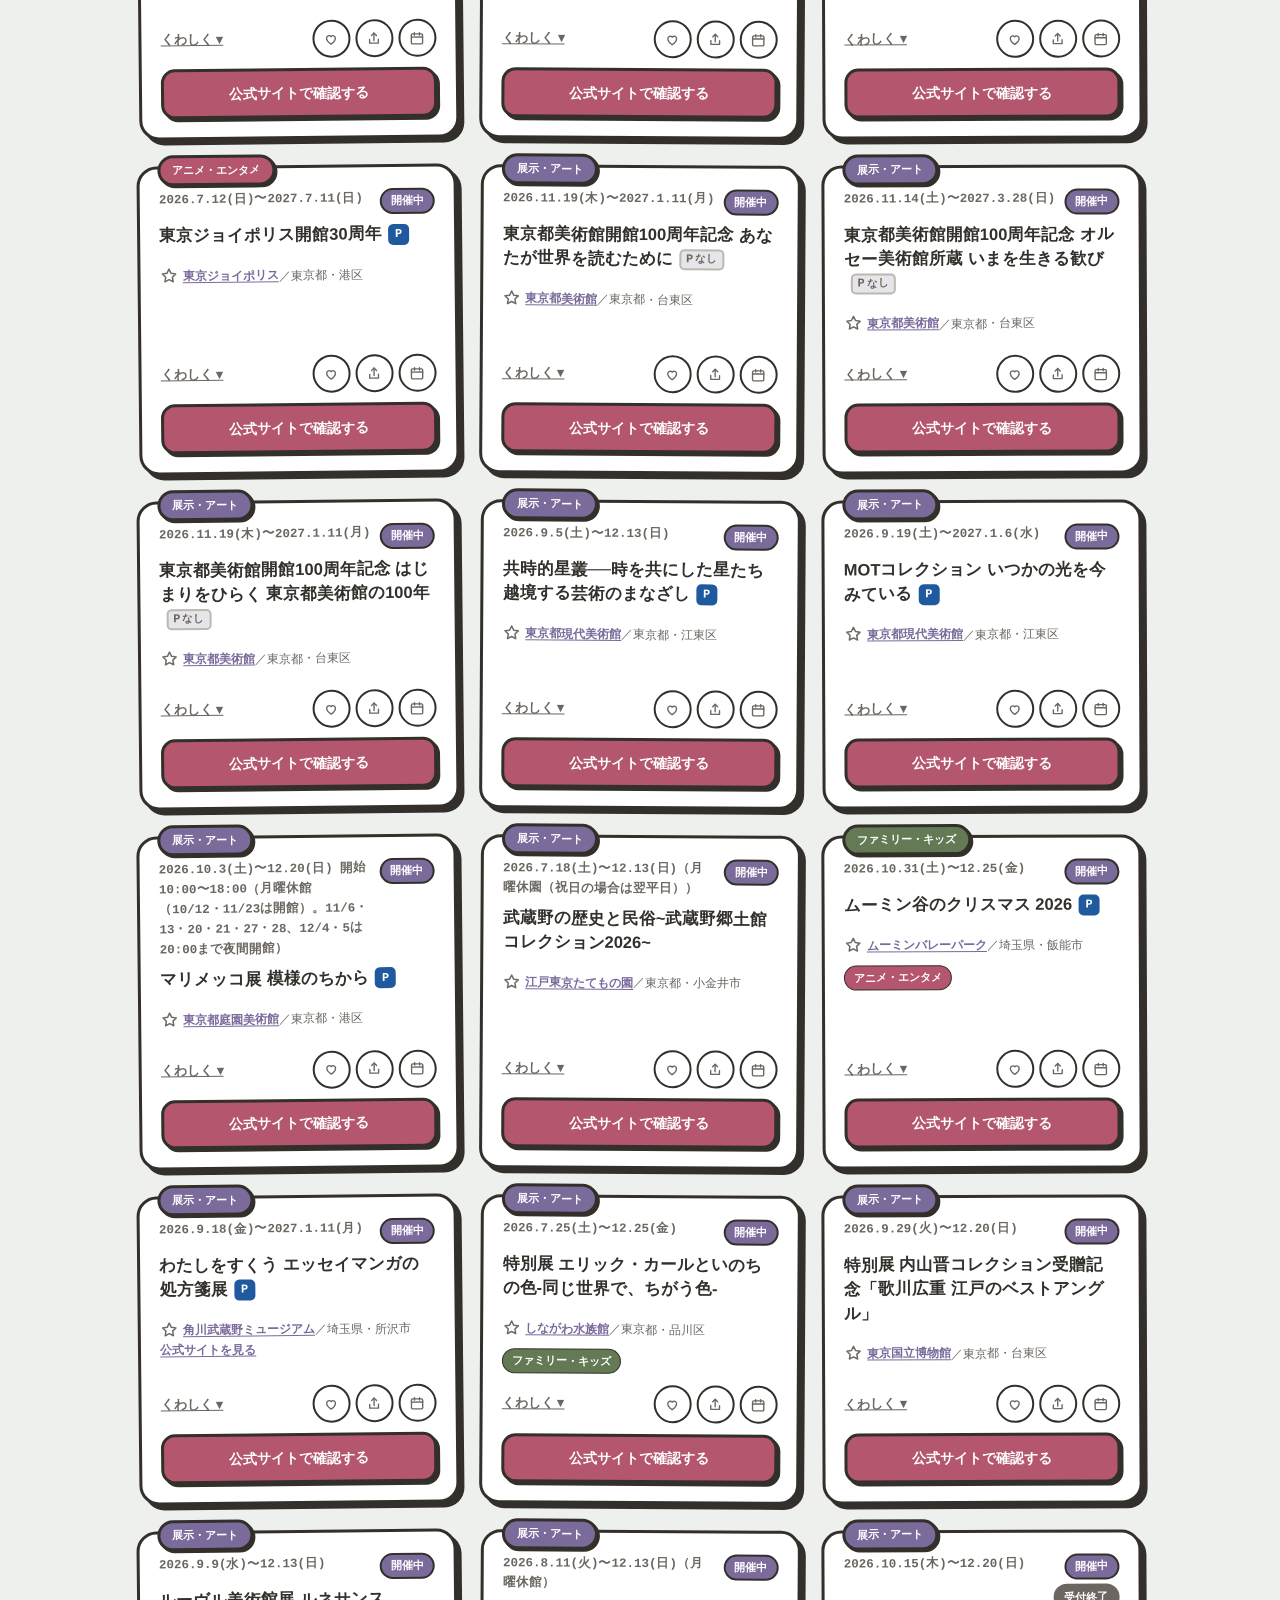
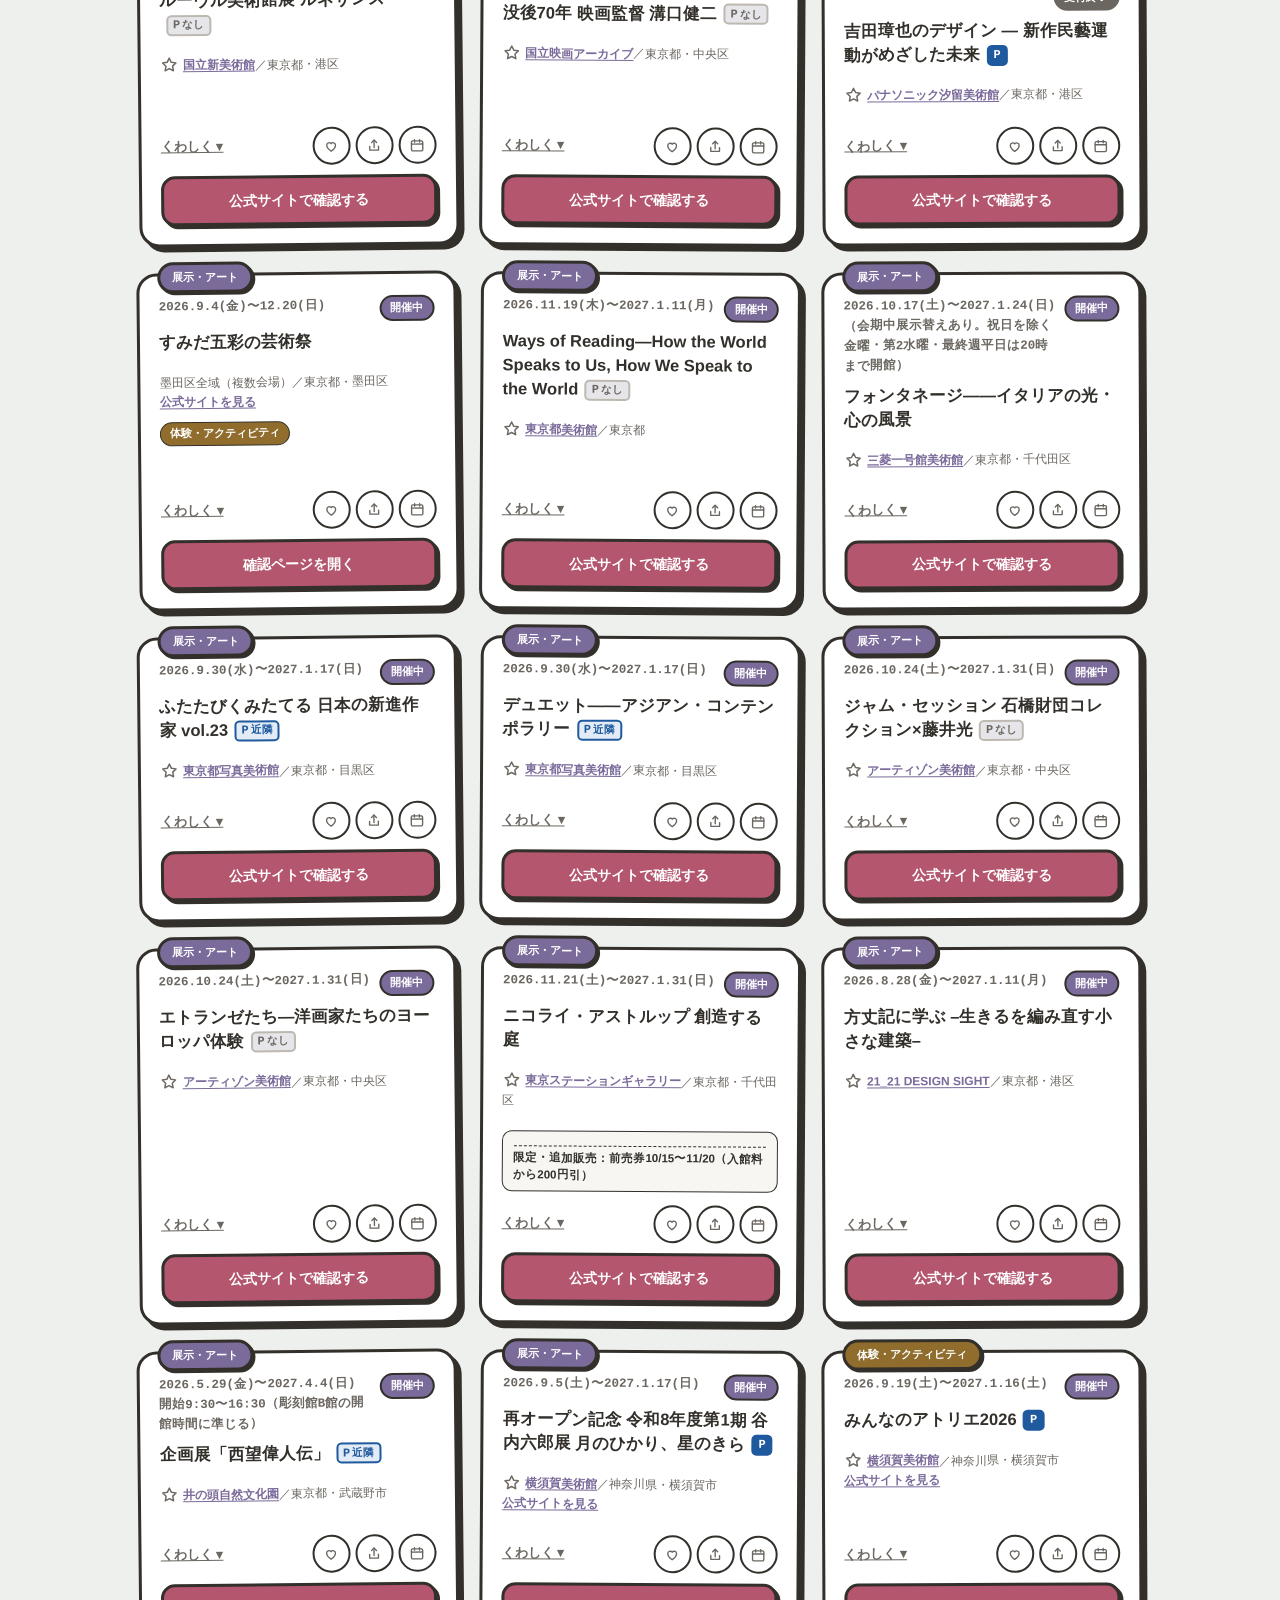
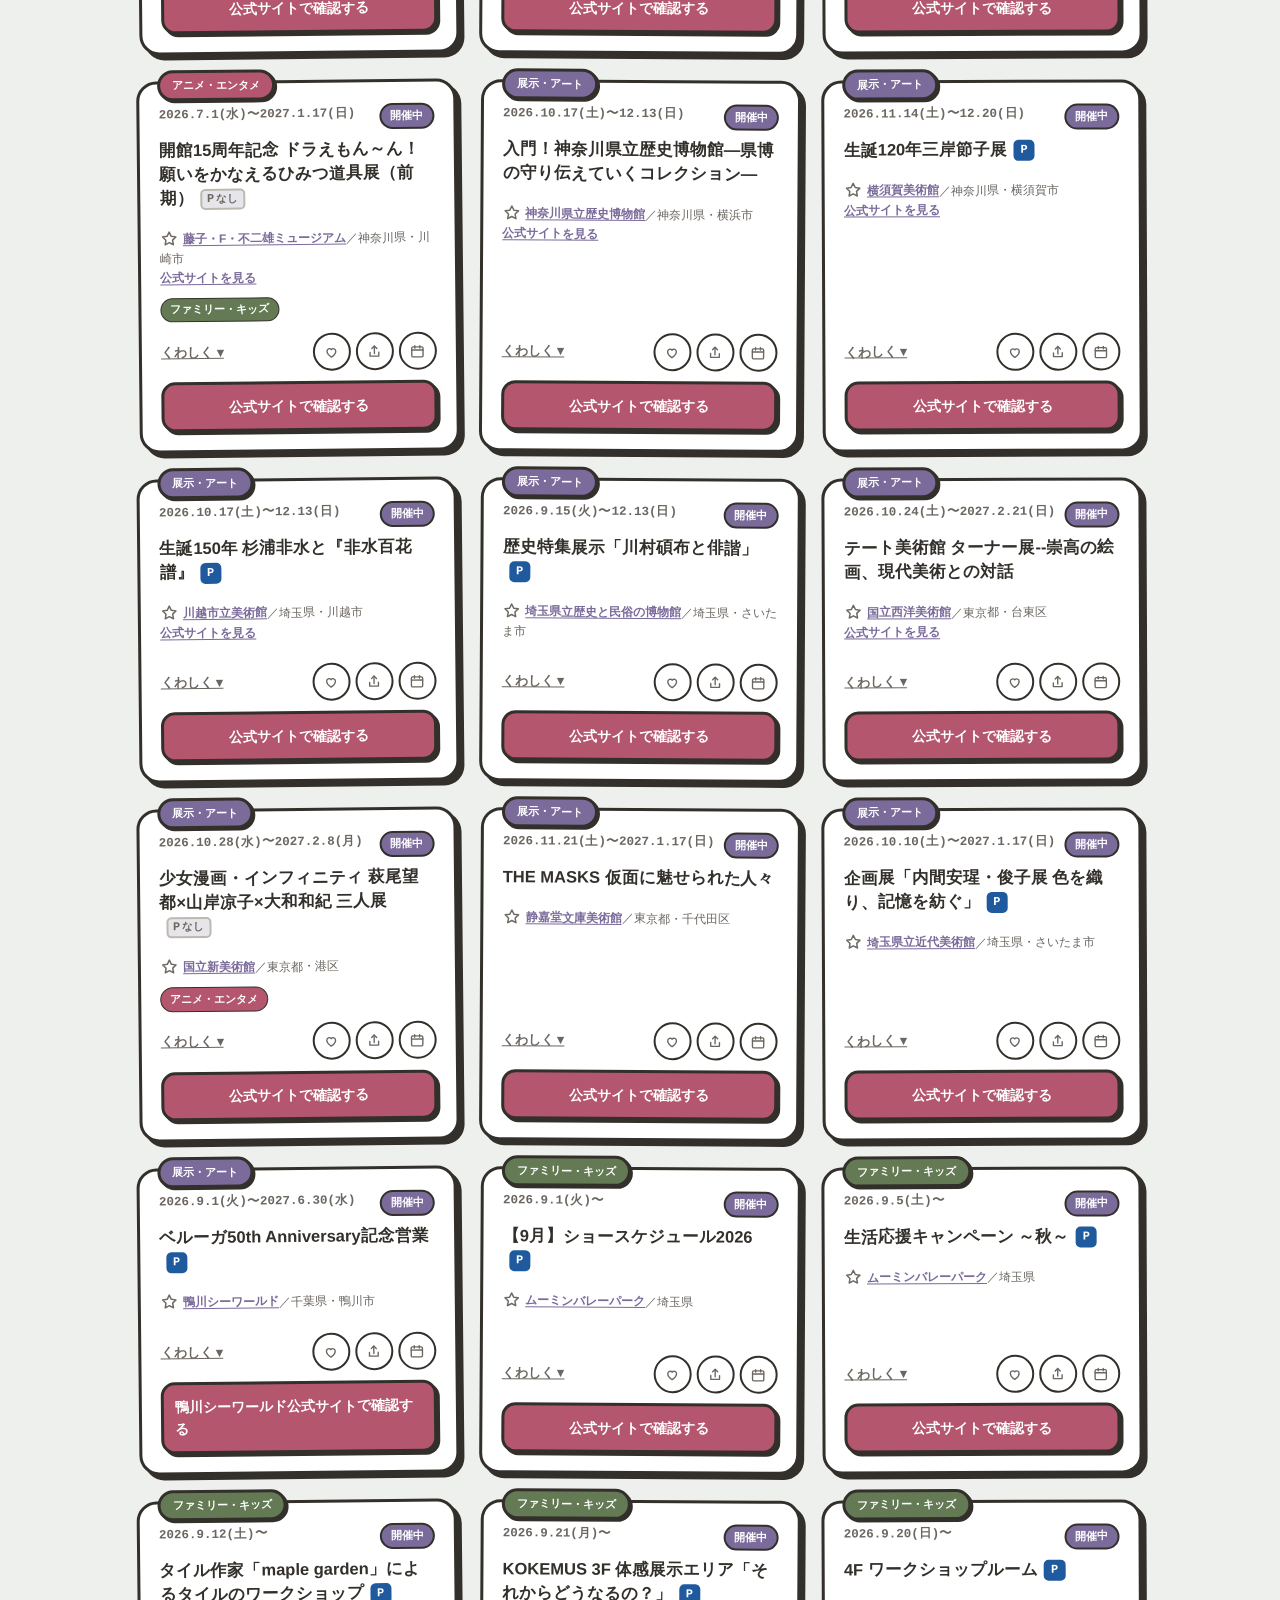
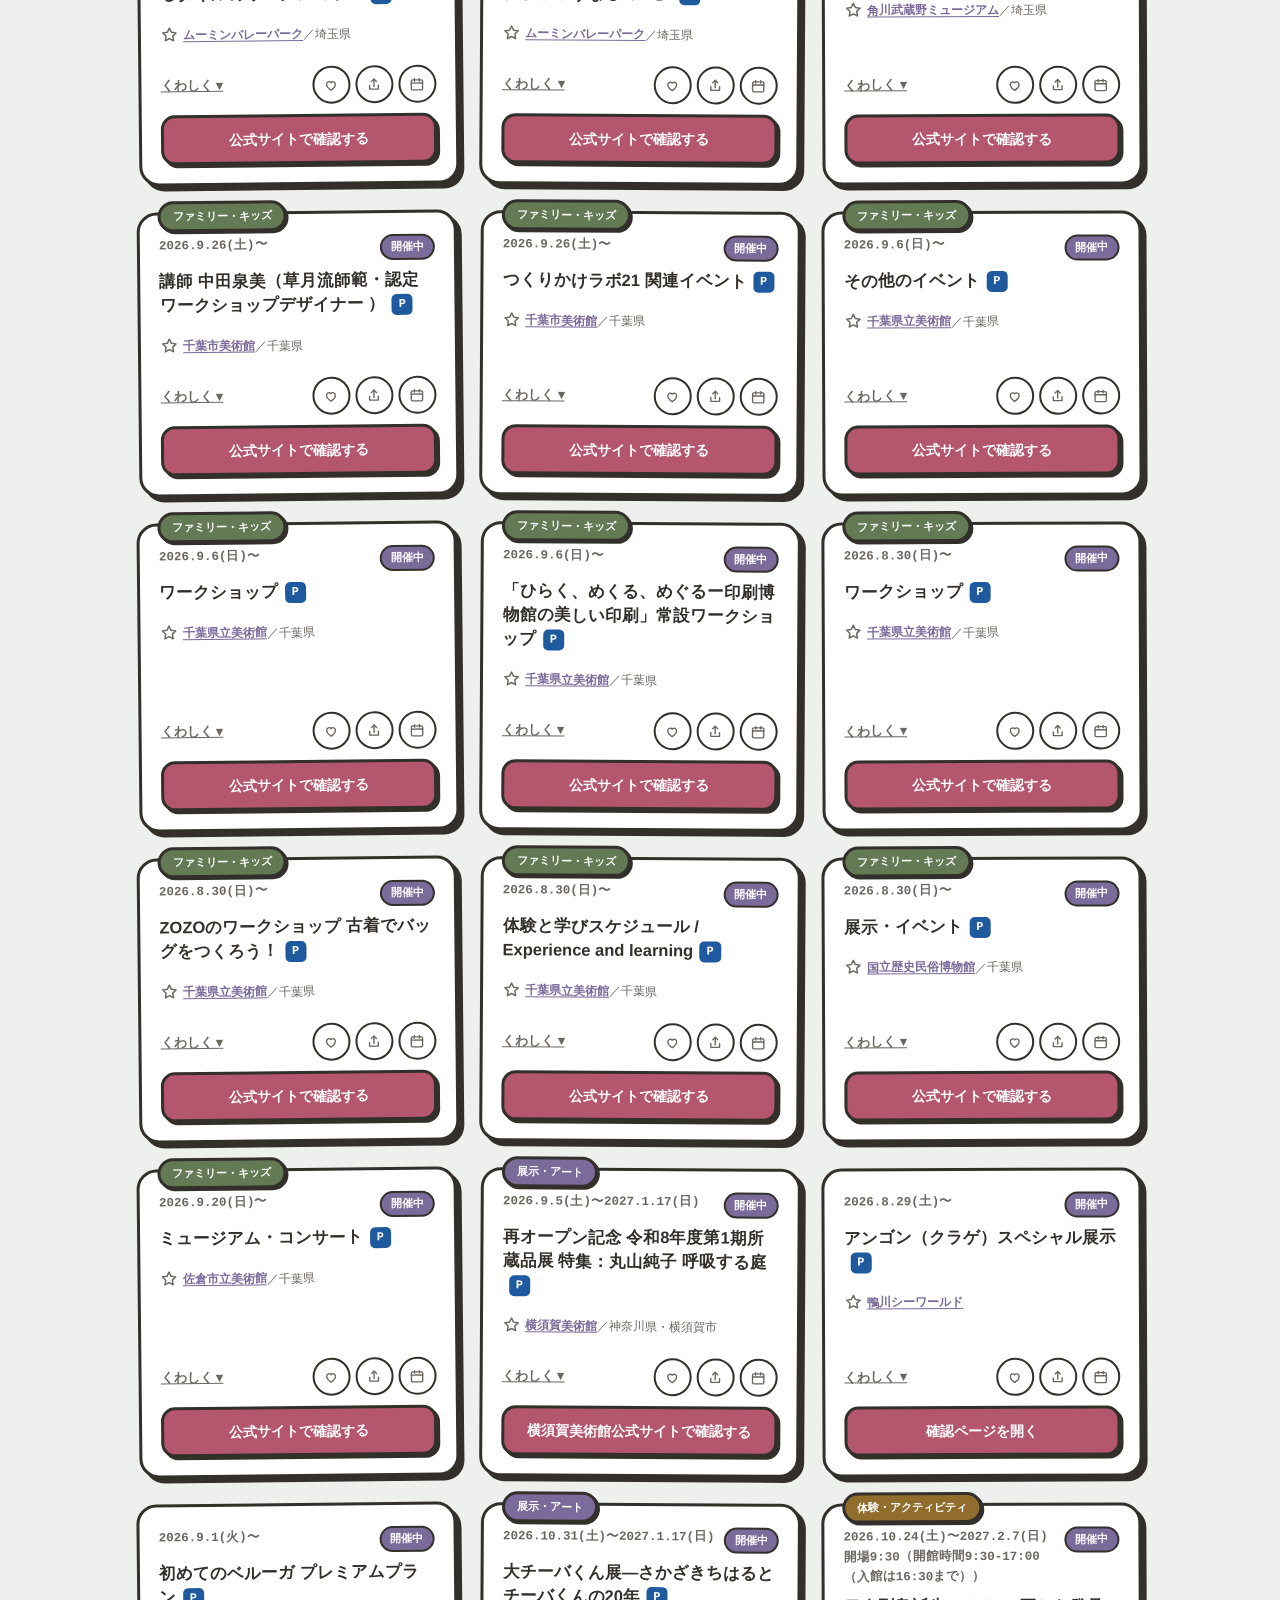
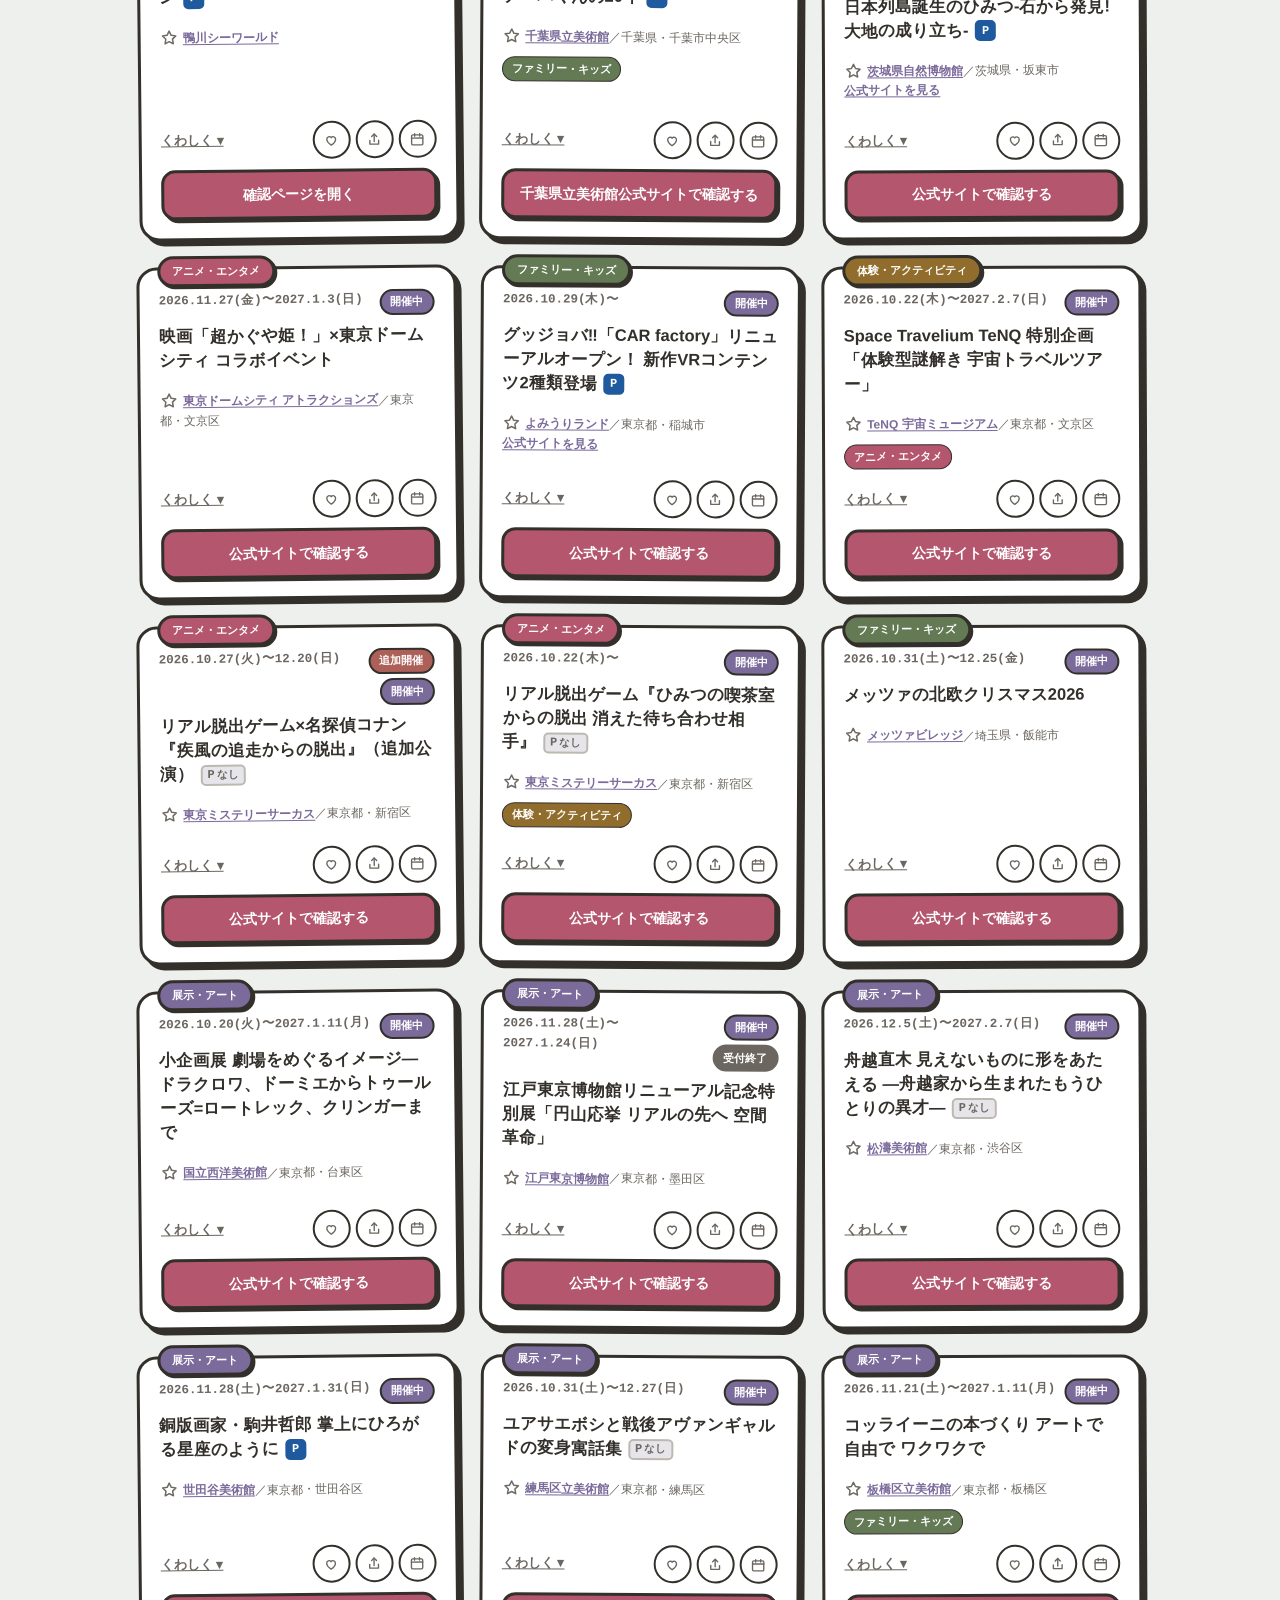
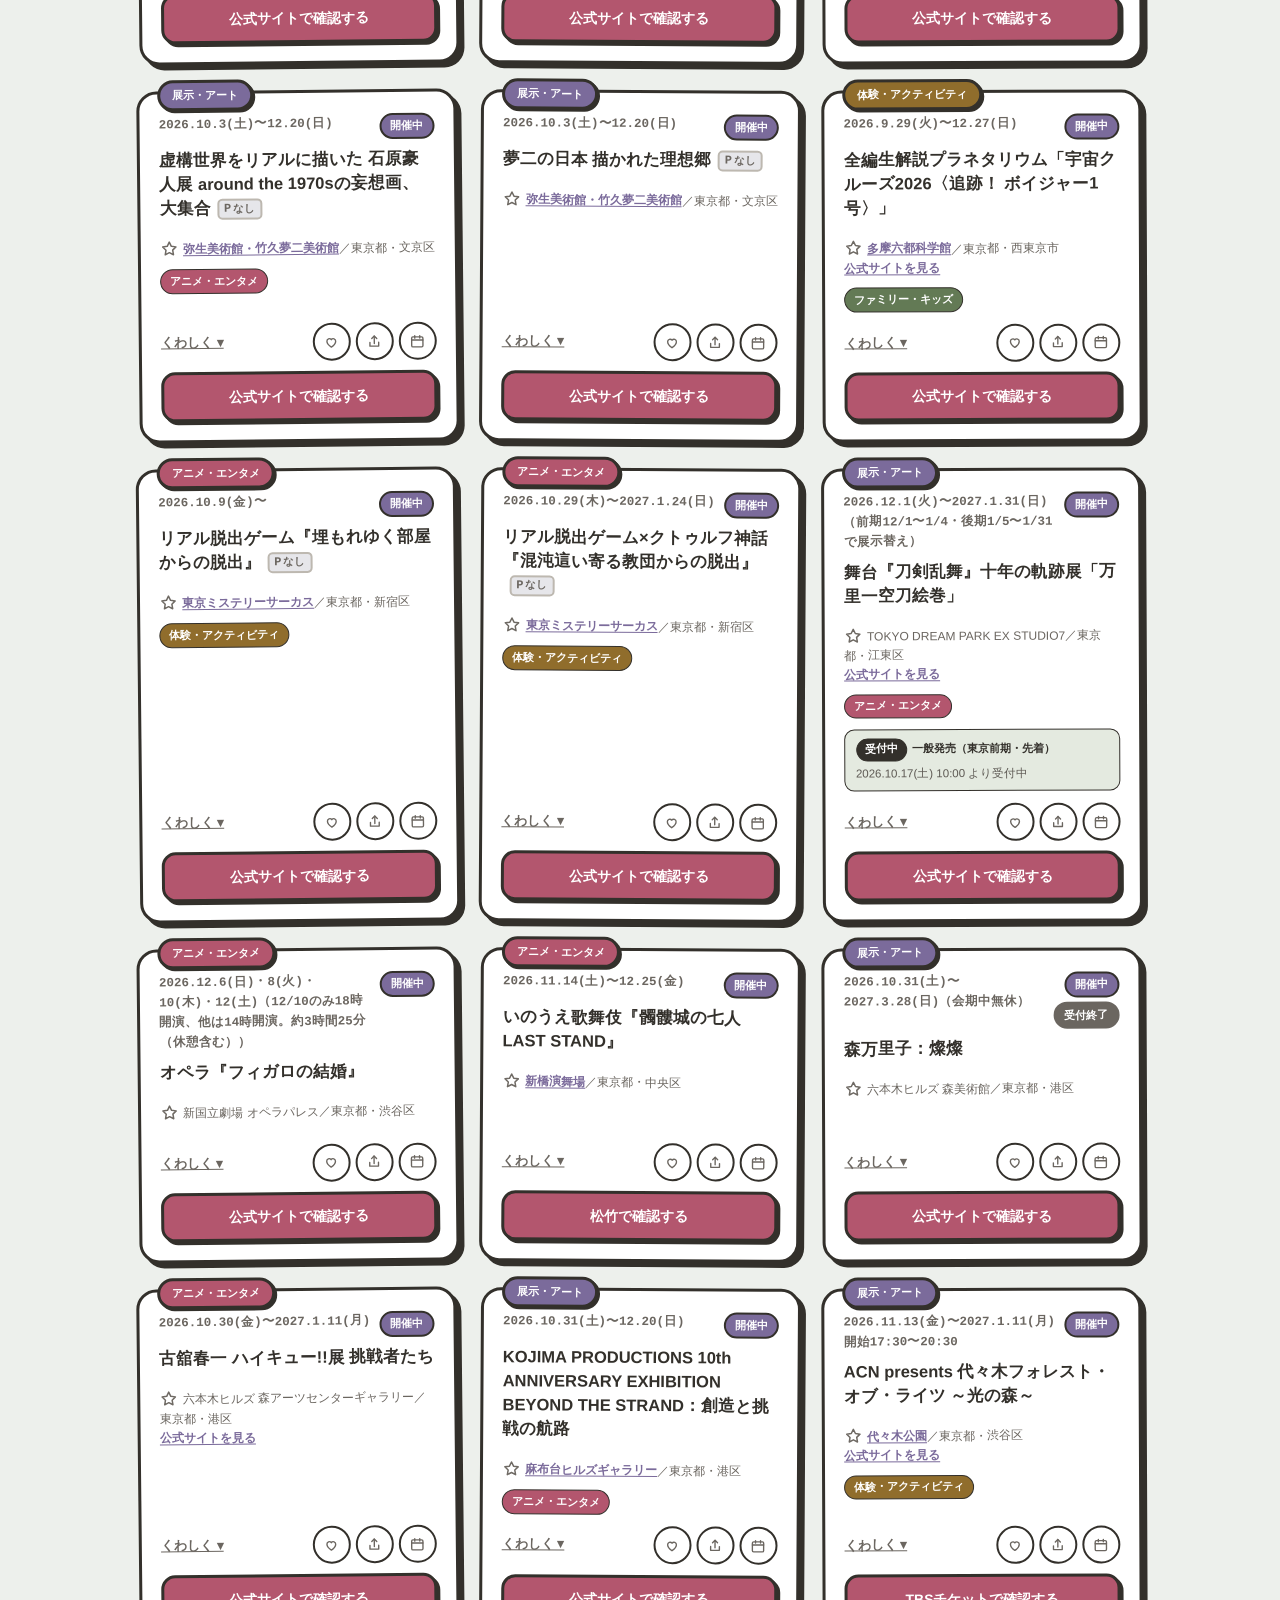
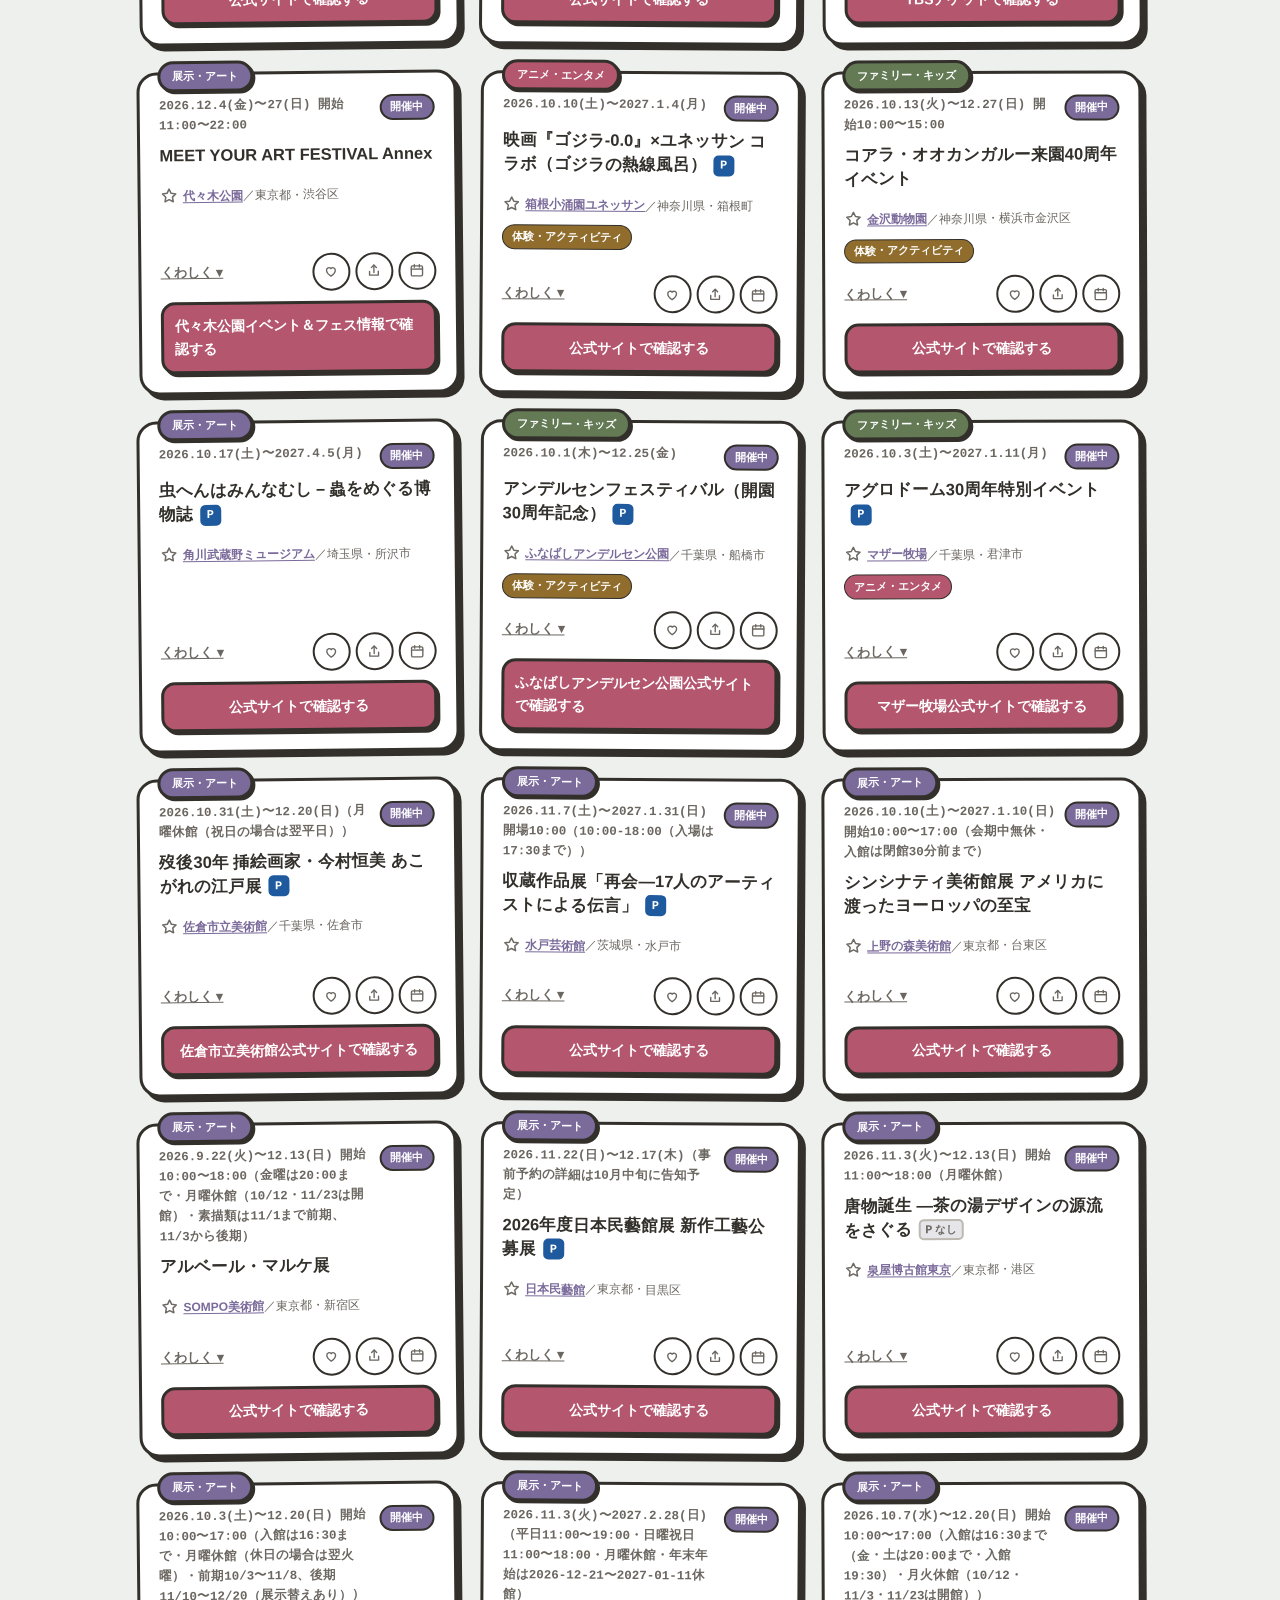
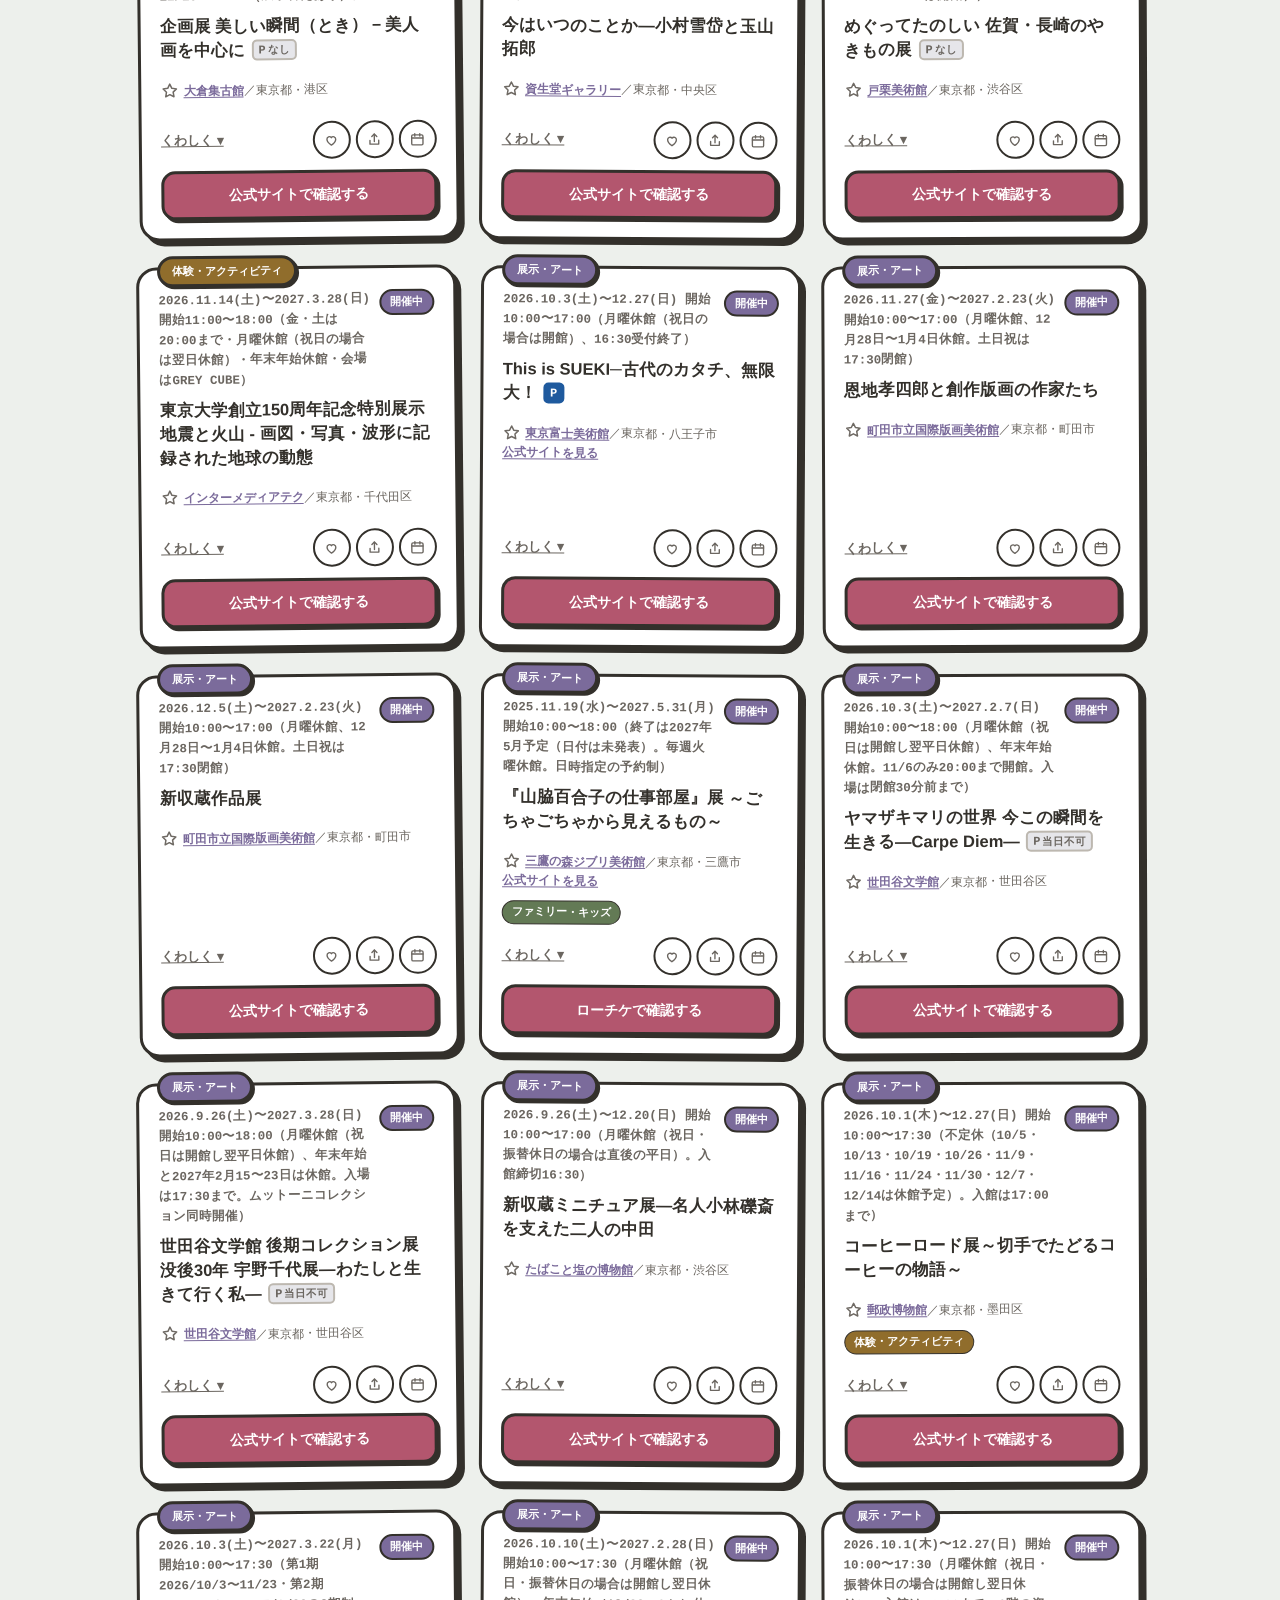
==== commit 568a23ad: "お気に入りの管理を1枚にまとめ、入口を件数の行へ移し、出演行の重複を無くす - 入口は件数の行の右の文字リンク「お気に入り管理」にした（絞り込みの列には混ぜない）。   件数の文字との中央線は、p の" ====
--- a/index.html
+++ b/index.html
@@ -89,6 +89,7 @@
     <link rel="modulepreload" href="assets/js/ui-calendar.js" />
     <link rel="modulepreload" href="assets/js/ui-controls.js" />
     <link rel="modulepreload" href="assets/js/ui-favartist.js" />
+    <link rel="modulepreload" href="assets/js/ui-favmanage.js" />
     <link rel="modulepreload" href="assets/js/ui-favspot.js" />
     <link rel="modulepreload" href="assets/js/ui-lineup.js" />
     <link rel="modulepreload" href="assets/js/ui-map.js" />
@@ -476,32 +477,34 @@
           aria-label="適用中の絞り込み"
           hidden
         ></div>
-        <!-- 件数の行に、お気に入りアーティストの管理シートの入口を常に置く。先頭セクションの
-             見出しの「管理」は、登録した人の公演があるときしか出ないため -->
+        <!-- 件数の行の右に、お気に入りの管理シートの入口を文字のリンクとして置く。左の3つ
+             （日程・エリア・絞り込み）は一覧を絞るための操作で、お気に入りの管理は絞り込みでは
+             ないので、ボタンの列には混ぜない。先頭セクションの見出しの「管理」は、登録した人や
+             場所の催しがあるときしか出ないため、入口はここに常に置く -->
         <div class="count-row">
           <p class="result-count" id="resultCount" role="status"></p>
           <button
             type="button"
-            class="art-entry"
-            id="artistEntry"
-            aria-label="お気に入りアーティストを登録・管理する"
+            class="fav-entry"
+            id="favEntry"
+            aria-haspopup="dialog"
           >
             <svg
-              class="person-ico"
               viewBox="0 0 24 24"
-              width="16"
-              height="16"
+              width="15"
+              height="15"
               fill="none"
               stroke="currentColor"
               stroke-width="1.9"
-              stroke-linecap="round"
               stroke-linejoin="round"
               aria-hidden="true"
             >
-              <circle cx="12" cy="8" r="3.6" />
-              <path d="M4.8 20.2c.8-3.9 3.7-6 7.2-6s6.4 2.1 7.2 6z" />
+              <path
+                d="M12 3.5l2.6 5.3 5.8.8-4.2 4.1 1 5.8L12 16.8 6.8 19.5l1-5.8L3.6 9.6l5.8-.8z"
+              />
             </svg>
-            <span>お気に入りアーティスト</span><span aria-hidden="true">›</span>
+            <span class="fe-label">お気に入り管理</span
+            ><span aria-hidden="true">›</span>
           </button>
         </div>
       </div>
@@ -901,32 +904,6 @@
       </div>
     </div>
 
-    <!-- お気に入りスポット（★）の管理。登録した場所の一覧と、外す・戻す操作 -->
-    <div
-      class="map-sheet"
-      id="favSheet"
-      role="dialog"
-      aria-modal="true"
-      aria-labelledby="favSheetTitle"
-      hidden
-    >
-      <div class="map-sheet-inner">
-        <div class="map-sheet-head">
-          <h2 id="favSheetTitle">お気に入りスポット</h2>
-          <button
-            type="button"
-            class="popover-close"
-            id="favSheetClose"
-            aria-label="とじる"
-          >
-            ×
-          </button>
-        </div>
-        <p class="map-sheet-help" id="favSheetHelp"></p>
-        <div class="fav-sheet-body" id="favSheetBody"></div>
-      </div>
-    </div>
-
     <!-- お気に入りアーティストの出演予定（出演者の名前を押すと開く。3タブをまとめて数える） -->
     <div
       class="map-sheet"
@@ -955,45 +932,107 @@
       </div>
     </div>
 
-    <!-- お気に入りアーティストの管理。登録した人の一覧と、名前の手入力による追加 -->
+    <!-- お気に入りの管理。アーティストとスポットを1枚にまとめ、上の切り替えで行き来する。
+         登録した一覧・外す／元に戻す・名前の手入力による追加が、どちらも同じ形で並ぶ -->
     <div
       class="map-sheet"
-      id="favArtistSheet"
+      id="favManage"
       role="dialog"
       aria-modal="true"
-      aria-labelledby="favArtistTitle"
+      aria-labelledby="favManageTitle"
       hidden
     >
       <div class="map-sheet-inner">
         <div class="map-sheet-head">
-          <h2 id="favArtistTitle">お気に入りアーティスト</h2>
+          <h2 id="favManageTitle">お気に入り</h2>
           <button
             type="button"
             class="popover-close"
-            id="favArtistClose"
+            id="favManageClose"
             aria-label="とじる"
           >
             ×
           </button>
         </div>
-        <p class="map-sheet-help" id="favArtistHelp"></p>
-        <div class="fav-sheet-body">
-          <form class="vr-add" id="favArtistForm" autocomplete="off">
-            <input
-              id="favArtistInput"
-              class="venue-search"
-              type="text"
-              maxlength="100"
-              enterkeyhint="done"
-              placeholder="アーティスト名を入力"
-              aria-label="追加するアーティスト名"
-              aria-describedby="favArtistStatus"
-            />
-            <button type="submit" class="mini-btn">追加</button>
-          </form>
-          <p class="vr-status" id="favArtistStatus" role="status"></p>
-          <div class="sugg" id="favArtistSugg" hidden></div>
-          <ul class="venue-rows" id="favArtistRows"></ul>
+        <div class="fav-tabs" role="tablist" aria-label="お気に入りの種類">
+          <button
+            type="button"
+            class="fav-tab"
+            id="favTabArtist"
+            role="tab"
+            data-fm-tab="artist"
+            aria-selected="true"
+            aria-controls="favManagePanel"
+          >
+            <svg
+              class="person-ico"
+              viewBox="0 0 24 24"
+              width="17"
+              height="17"
+              fill="none"
+              stroke="currentColor"
+              stroke-width="1.9"
+              stroke-linecap="round"
+              stroke-linejoin="round"
+              aria-hidden="true"
+            >
+              <circle cx="12" cy="8" r="3.6" />
+              <path d="M4.8 20.2c.8-3.9 3.7-6 7.2-6s6.4 2.1 7.2 6z" />
+            </svg>
+            アーティスト<span class="n" id="favManageCountArtist"></span>
+          </button>
+          <button
+            type="button"
+            class="fav-tab"
+            id="favTabSpot"
+            role="tab"
+            data-fm-tab="spot"
+            aria-selected="false"
+            tabindex="-1"
+            aria-controls="favManagePanel"
+          >
+            <svg
+              viewBox="0 0 24 24"
+              width="17"
+              height="17"
+              fill="none"
+              stroke="currentColor"
+              stroke-width="1.9"
+              stroke-linejoin="round"
+              aria-hidden="true"
+            >
+              <path
+                d="M12 3.5l2.6 5.3 5.8.8-4.2 4.1 1 5.8L12 16.8 6.8 19.5l1-5.8L3.6 9.6l5.8-.8z"
+              />
+            </svg>
+            スポット<span class="n" id="favManageCountSpot"></span>
+          </button>
+        </div>
+        <div
+          class="fav-panel"
+          id="favManagePanel"
+          role="tabpanel"
+          aria-labelledby="favTabArtist"
+        >
+          <p class="map-sheet-help" id="favManageHelp"></p>
+          <div class="fav-sheet-body">
+            <form class="vr-add" id="favManageForm" autocomplete="off">
+              <input
+                id="favManageInput"
+                class="venue-search"
+                type="text"
+                maxlength="100"
+                enterkeyhint="done"
+                placeholder="アーティスト名を入力"
+                aria-label="追加するアーティスト名"
+                aria-describedby="favManageStatus"
+              />
+              <button type="submit" class="mini-btn">追加</button>
+            </form>
+            <p class="vr-status" id="favManageStatus" role="status"></p>
+            <div class="sugg" id="favManageSugg" hidden></div>
+            <ul class="venue-rows" id="favManageRows"></ul>
+          </div>
         </div>
       </div>
     </div>
--- a/assets/app.css
+++ b/assets/app.css
@@ -988,7 +988,6 @@
     .stat-chip,
     .wp-toggle,
     .sort-btn,
-    .art-entry,
     input[type="search"],
     .search-toggle
   ) {
@@ -1056,11 +1055,14 @@
   --text-faint: #bfc3da;
   --bar-line: #080b1e;
 }
-/* 件数の行の「お気に入りアーティスト」の人のアイコン。昼用の空色（#4f7382）のままだと、
+/* 件数の行の「お気に入り管理」の星のアイコン。昼用の空色（#4f7382）のままだと、
    暗い面の上で 2.33:1 になる（WCAG 1.4.11 は 3:1）。操作バーは body の直下で、上の
    `body > :not(.pop-header)` の色の道具（--sky）を直接受けるため、同じ詳しさで後ろに置く */
 html.sky-night body > .controls {
   --sky: #9ccfe0;
+}
+html.sky-night .fav-entry {
+  color: #f4efe4;
 }
 /* 0件のときの解除ボタン。昼用の黒い文字（--ink）のままだと暗い地に沈む。他の夜のボタンと同じ組み合わせにする */
 html.sky-night .empty-reset {
@@ -1697,7 +1699,11 @@
 .ended-chip[aria-pressed="true"] {
   --chip-c: var(--text-soft);
 }
-/* 件数の行。右に、お気に入りアーティストの管理シートの入口を常に置く */
+/* 件数の行。右に、お気に入りの管理シートの入口を文字のリンクとして常に置く。
+   枠つきのボタンにしないのは、左の日程・エリア・絞り込みが「一覧を絞るボタン」で、お気に入りの
+   管理はそうではないため（ボタンの列に混ぜると、絞り込みの仲間に見える）。
+   件数の文字とリンクの文字は、同じ字体・大きさ・行の高さにして、align-items で中央をそろえる
+   （行の高さが違うと、文字の中央線が数pxずれて見える）。 */
 .count-row {
   display: flex;
   flex-wrap: wrap;
@@ -1707,31 +1713,43 @@
   margin-top: 0.5rem;
 }
 .count-row .result-count {
-  margin-top: 0;
+  /* 余白を残すと、flex の中央揃えが「余白を含めた箱」の中央になり、文字がリンクの文字より
+     上へずれる（p の既定の下余白12pxで、6pxずれていた） */
+  margin: 0;
+  line-height: 1.5;
 }
 .controls.compact .count-row {
   margin-top: 0;
 }
-.art-entry {
+.fav-entry {
   display: inline-flex;
   align-items: center;
   gap: 0.3rem;
-  min-height: 32px;
-  padding: 0.1rem 0.7rem 0.1rem 0.5rem;
-  border: 2px solid var(--ink);
-  border-radius: 999px;
-  background: var(--surface);
+  margin-left: auto;
+  min-height: 32px; /* 押しどころの下限（WCAG 2.2 の 2.5.8） */
+  padding: 0;
+  border: 0;
+  background: none;
   color: var(--text);
-  font-size: 12.5px;
-  font-weight: 700;
+  font-family: var(--font-mono);
+  font-size: 12px;
+  font-weight: 700;
+  line-height: 1.5;
   cursor: pointer;
 }
-.art-entry svg {
+.fav-entry svg {
   flex: none;
   color: var(--sky);
 }
+.fav-entry .fe-label {
+  text-decoration: underline dotted;
+  text-underline-offset: 3px;
+}
+.fav-entry:hover .fe-label {
+  text-decoration-style: solid;
+}
 /* 縮んだ操作バーでは件数と同じく並びから外す（絞り込みの横に並べる場所が無い） */
-.controls.compact .art-entry {
+.controls.compact .fav-entry {
   display: none;
 }
 .result-count {
@@ -4096,7 +4114,7 @@
   width: 26px;
   height: 24px;
   /* 名前のボタンとの間を空ける（右の余白）。押す場所が隣り合うと、指で押し間違える */
-  margin: -3px 7px 0 -4px;
+  margin: -3px 5px 0 -4px;
   padding: 0;
   vertical-align: -6px;
   border: 0;
@@ -4112,28 +4130,6 @@
 .art-btn svg {
   width: 18px;
   height: 18px;
-}
-/* 人の形だけでは「アカウント」に見えるので、押していない間は「＋」、登録したら「✓」の小さな印を付ける
-   （フォローの付け外しと同じ約束）。押せる範囲は ::after の側で広げてあり、この印は見た目だけ */
-.art-btn::before {
-  content: "+";
-  position: absolute;
-  top: -1px;
-  right: -1px;
-  width: 12px;
-  height: 12px;
-  border-radius: 50%;
-  background: var(--sky);
-  color: var(--on-accent);
-  font-size: 11px;
-  font-weight: 800;
-  line-height: 12px;
-  text-align: center;
-  pointer-events: none;
-}
-.art-btn[aria-pressed="true"]::before {
-  content: "✓";
-  font-size: 8px;
 }
 .art-btn:hover,
 .art-btn[aria-pressed="true"] {
@@ -4179,12 +4175,30 @@
 .art-link:hover {
   text-decoration-style: solid;
 }
-/* 登録済みの人は、人のボタンの塗りに加えて名前にも地色を付ける。ボタンの違い（中抜き／塗り）は
-   小さく、名前を読みながらでは見落とすため。余白は影で作り、行の折り返しを変えない */
-.art-item.is-fav .art-link {
+/* 登録済みの人は、人のボタンと名前をひとかたまりの地色（丸い帯）で囲む。ボタンの違い（中抜き／塗り）は
+   小さく、名前を読みながらでは見落とすため。
+   align-items は上の .art-item のまま（基準線）にする。中央揃えにすると、かたまりの高さの中央に
+   名前が置かれ、行の頭の文字や隣の名前の高さとずれる。人のボタンだけが自分で中央に寄る。 */
+.art-item.is-fav {
+  padding: 0.06rem 0.6rem 0.06rem 0.45rem;
+  border-radius: 999px;
   background: var(--sky-tint);
-  box-shadow: 0 0 0 0.18rem var(--sky-tint);
-  border-radius: 5px;
+  color: var(--text);
+}
+.art-item.is-fav .art-btn {
+  margin-right: 0.3rem;
+}
+/* 帯どうし・帯と次の名前の間は、自分の余白で空ける（間の「・」は置かない。cards.js の artistItemsHtml） */
+.art-item.is-fav {
+  margin-right: 0.35rem;
+}
+/* フェスで、登録した人の出る日。かたまりの中の名前の後ろに小さく添える */
+.fav-day {
+  min-width: 0;
+  margin-left: 0.35rem;
+  font-size: 11.5px;
+  font-weight: 700;
+  color: var(--text-soft);
 }
 /* 「ほか◯組」。押すと「くわしく」の中の全員の一覧へ移る */
 .art-more {
@@ -4229,53 +4243,11 @@
   vertical-align: baseline;
 }
 
-/* お気に入りの人が出る公演の「なぜここにいるか」の行。部品ごとに折り返さない
-   （人の名前・日付・「前回から追加」が途中で2行に割れると、何の印か読めなくなる）。
-   名前が長すぎるときだけ、その部品の中で省略記号にする。 */
-.why-line {
-  display: flex;
-  flex-wrap: wrap;
-  align-items: center;
-  gap: 0.25rem 0.35rem;
-  margin: 0 0 0.5rem;
-  font-size: 12px;
-  font-weight: 700;
-  line-height: 1.5;
-}
-.why-item {
-  display: inline-flex;
-  align-items: center;
-  gap: 0.25rem;
-  max-width: 100%;
-  min-width: 0;
-  padding: 0.1rem 0.6rem 0.1rem 0.45rem;
-  border-radius: 999px;
-  background: var(--sky-tint);
-  color: var(--text);
-  white-space: nowrap;
-}
-.why-item svg {
-  flex: none;
-  width: 15px;
-  height: 15px;
-  color: var(--sky);
-  fill: var(--sky);
-}
-.why-name {
-  min-width: 0;
-  overflow: hidden;
-  text-overflow: ellipsis;
-}
-.why-day {
-  flex: none;
-  font-size: 11.5px;
-  font-weight: 700;
-  color: var(--text-soft);
-}
-.why-rest {
-  padding-inline: 0.2rem;
-  background: none;
-  color: var(--text-soft);
+/* 「前回から追加」の札は、出演の行の末尾に置く。折り返さない（部品の途中で割れると、何の印か読めない） */
+.lineup-line .new-tag,
+.guest-line .new-tag {
+  margin-left: 0.45rem;
+  vertical-align: 1px;
 }
 .new-tag,
 .fh-new {
@@ -4500,6 +4472,72 @@
 }
 .vr-row.is-off .vr-ico svg {
   fill: none;
+}
+/* スポットの行の印は★（黄）。人（空色）と色と形の両方で見分ける */
+.vr-row .vr-ico.is-spot {
+  color: var(--sunny);
+}
+.vr-row .vr-ico.is-spot svg {
+  fill: var(--sunny);
+}
+.vr-row.is-off .vr-ico.is-spot svg {
+  fill: none;
+}
+
+/* お気に入りの管理シートの切り替え（アーティスト／スポット）。選んでいるほうを塗って目立たせる */
+.fav-tabs {
+  display: grid;
+  grid-template-columns: 1fr 1fr;
+  gap: 0.4rem;
+  padding: 0.75rem 1rem 0.25rem;
+  background: var(--sheet);
+}
+.fav-tab {
+  display: flex;
+  align-items: center;
+  justify-content: center;
+  gap: 0.35rem;
+  min-height: 44px;
+  padding: 0.2rem 0.6rem;
+  border: 2px solid var(--ink);
+  border-radius: 999px;
+  background: var(--surface);
+  color: var(--text);
+  font-size: 13.5px;
+  font-weight: 800;
+  cursor: pointer;
+}
+.fav-tab svg {
+  flex: none;
+  width: 17px;
+  height: 17px;
+}
+.fav-tab .n {
+  font-family: var(--font-mono);
+  font-size: 12px;
+  font-weight: 700;
+  color: var(--text-soft);
+}
+.fav-tab[aria-selected="true"] {
+  background: var(--ink);
+  color: #fff;
+}
+.fav-tab[aria-selected="true"] .n {
+  color: #fff;
+}
+html.sky-night .fav-tab[aria-selected="true"] {
+  background: #f4efe4;
+  color: #2b3365;
+}
+html.sky-night .fav-tab[aria-selected="true"] .n {
+  color: #2b3365;
+}
+/* 切り替えの下（説明・入力欄・一覧）。残りの高さを使い、一覧だけをスクロールさせる */
+.fav-panel {
+  display: flex;
+  flex-direction: column;
+  flex: 1;
+  min-height: 0;
 }
 .vr-row.is-off {
   border-style: dashed;
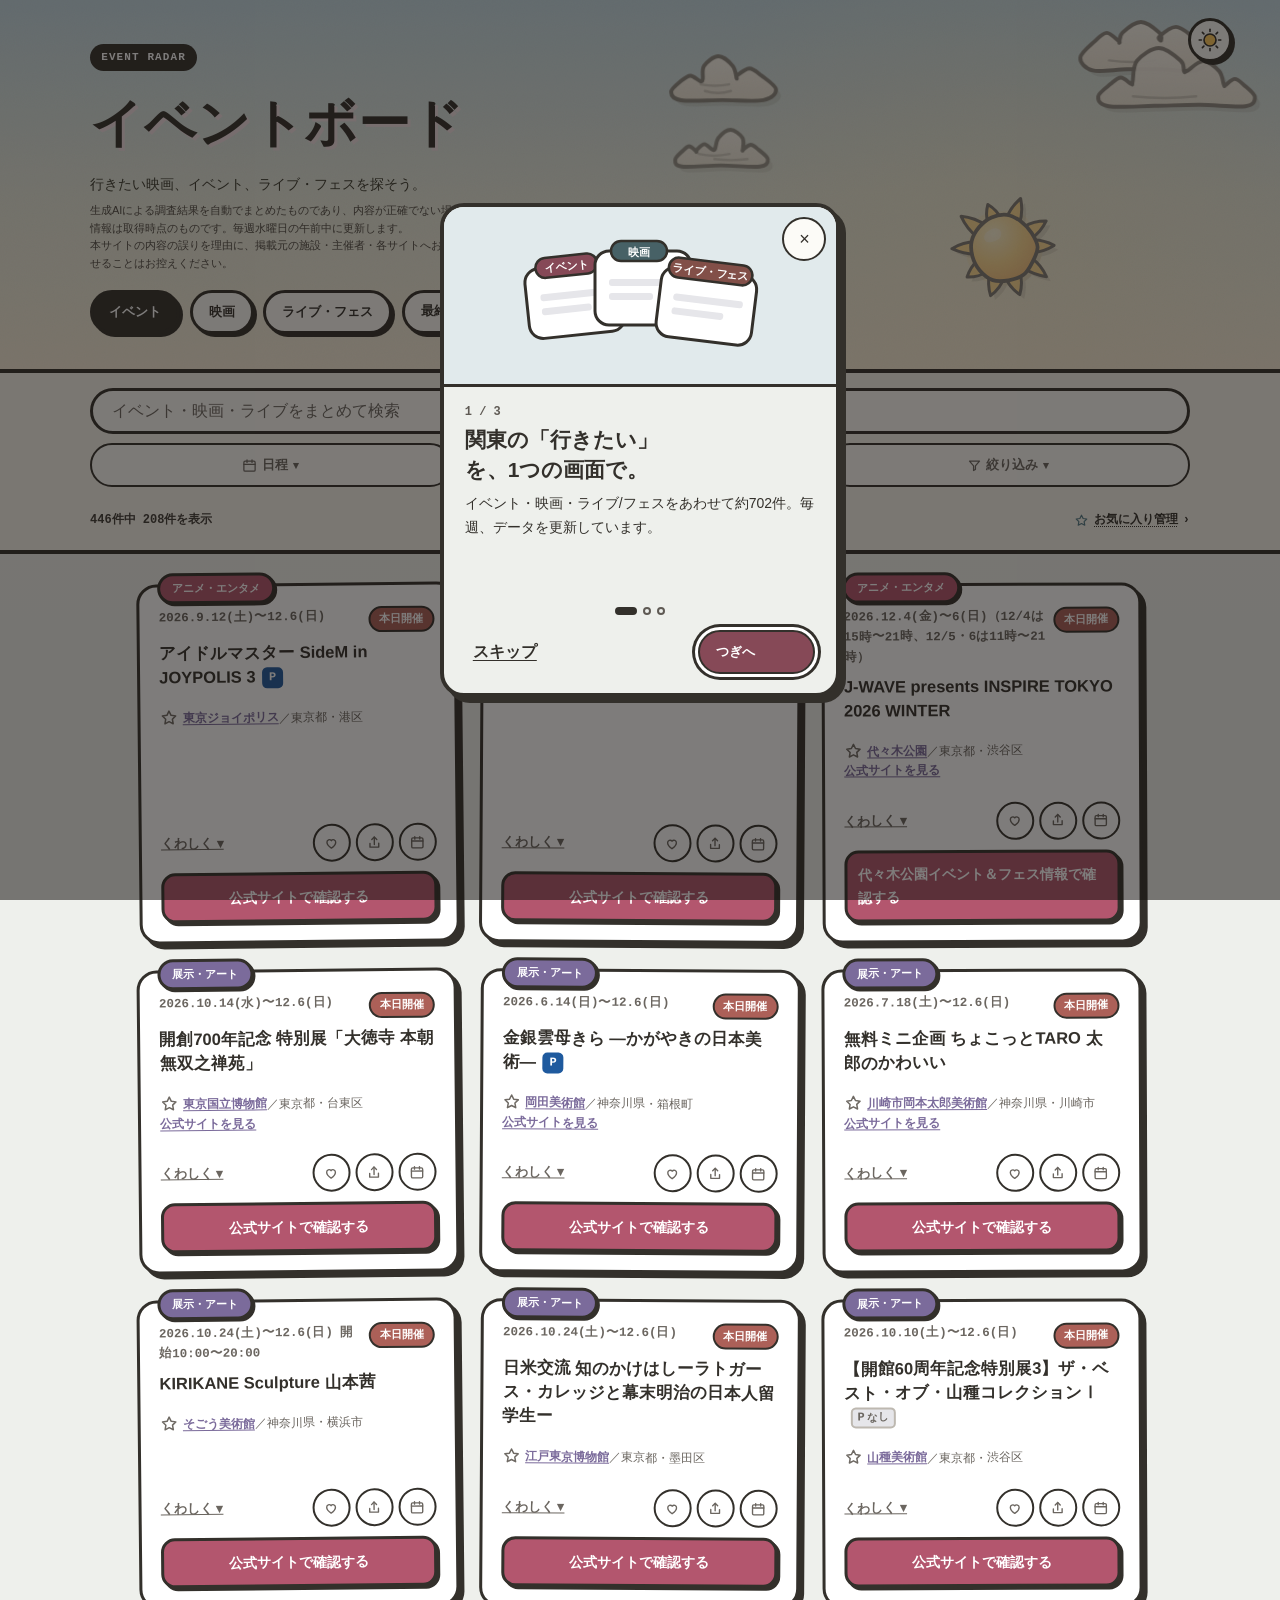
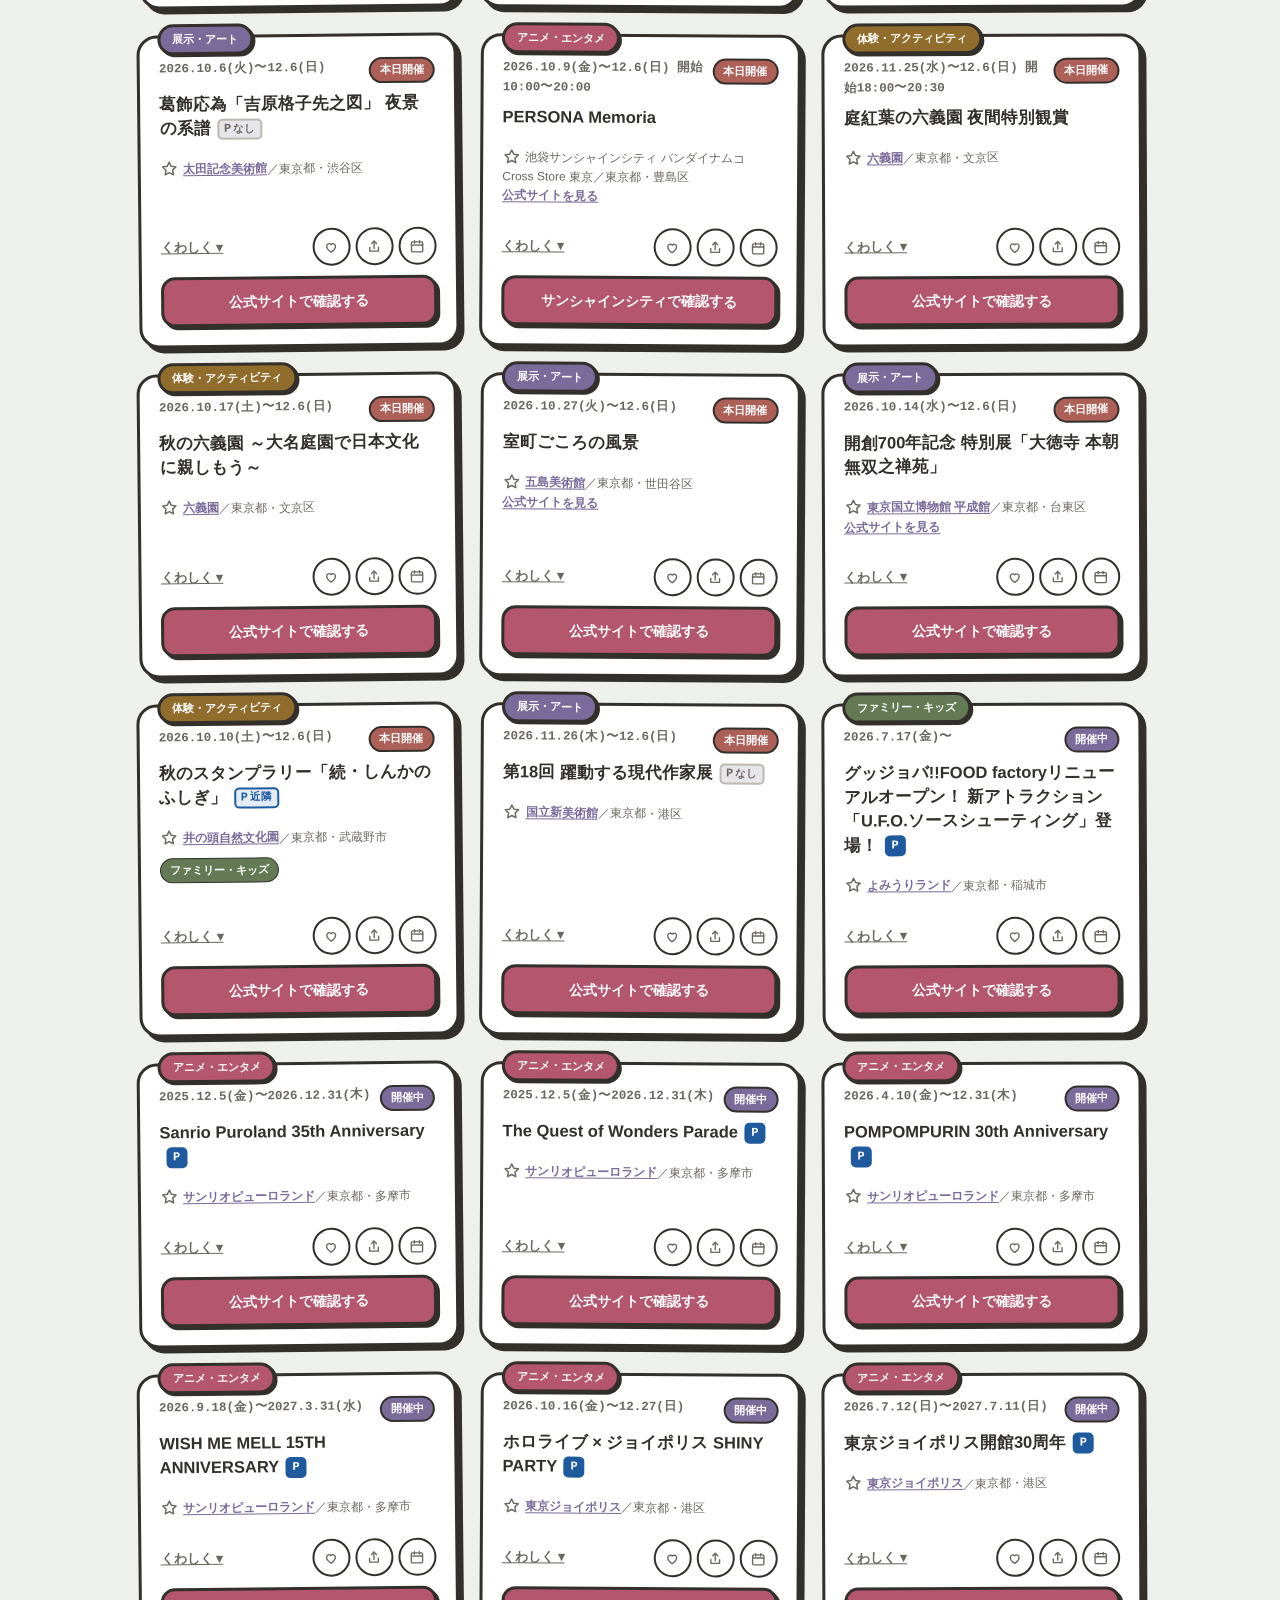
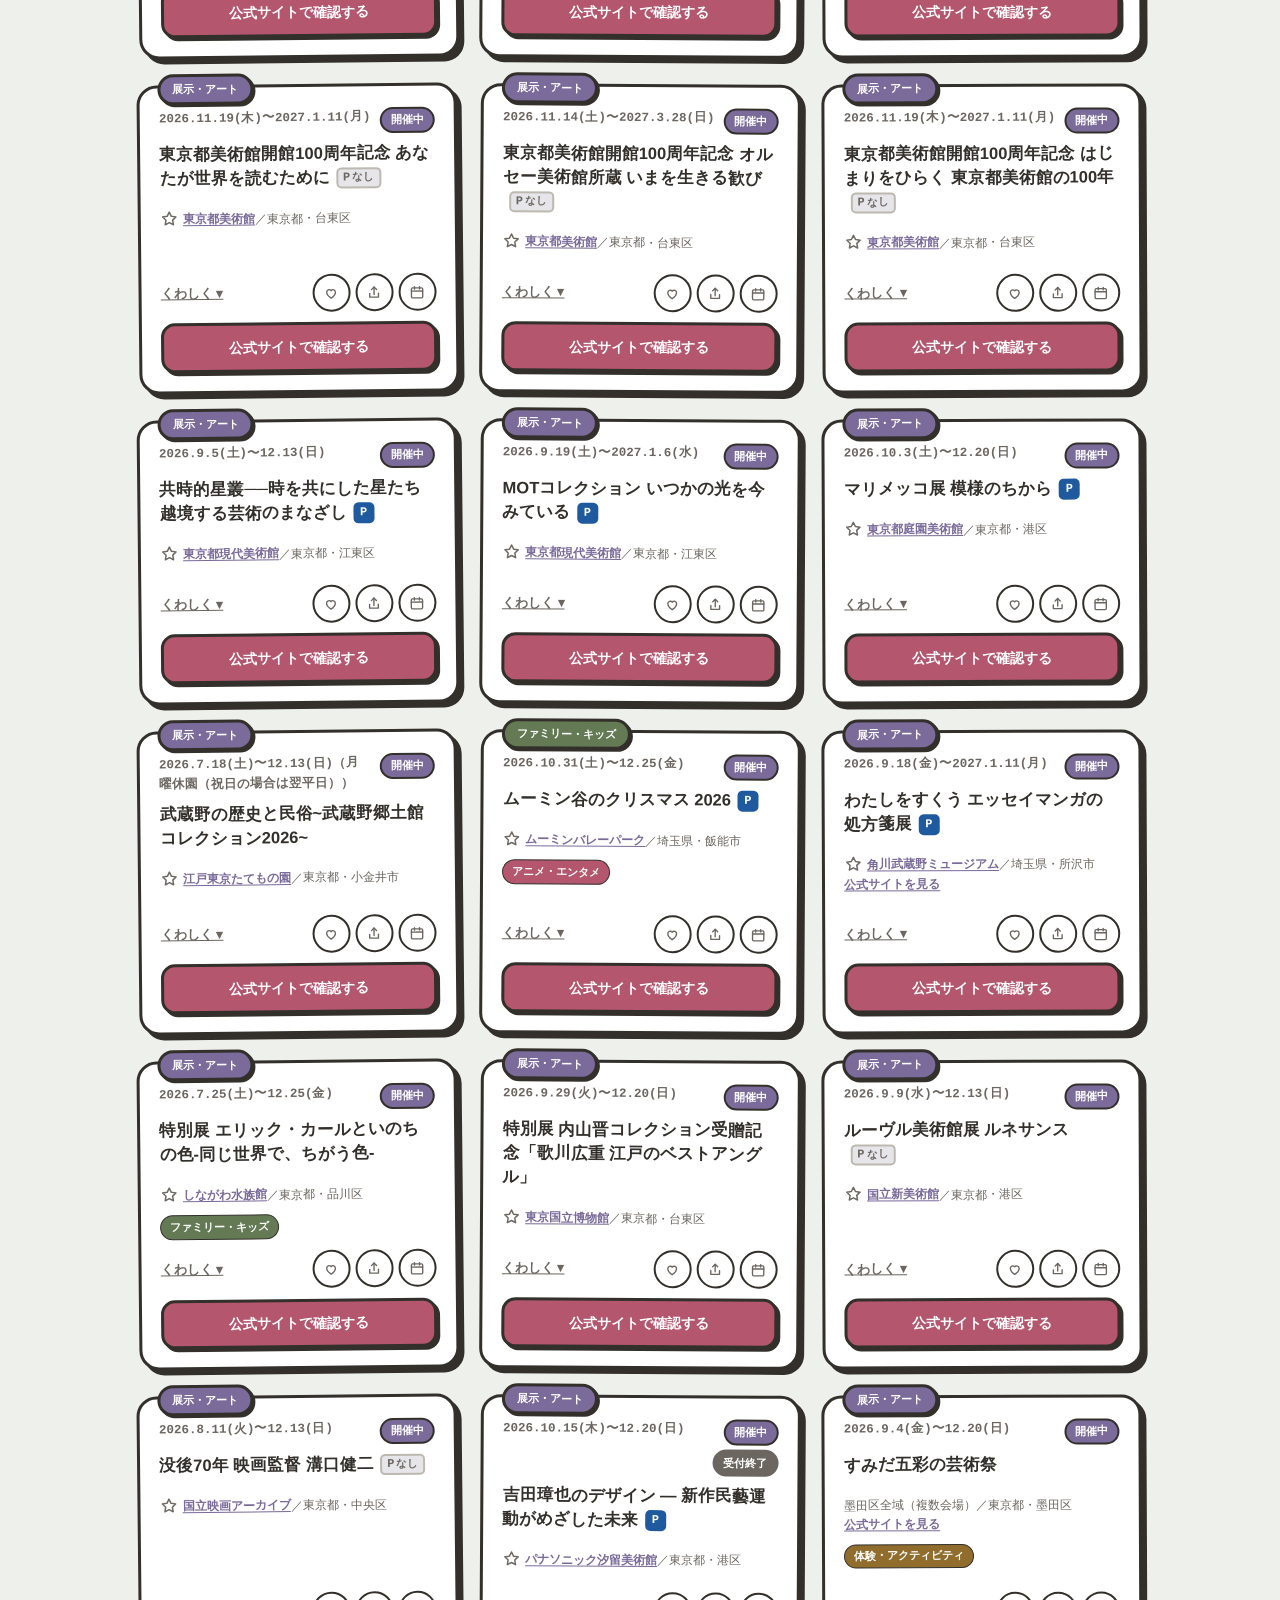
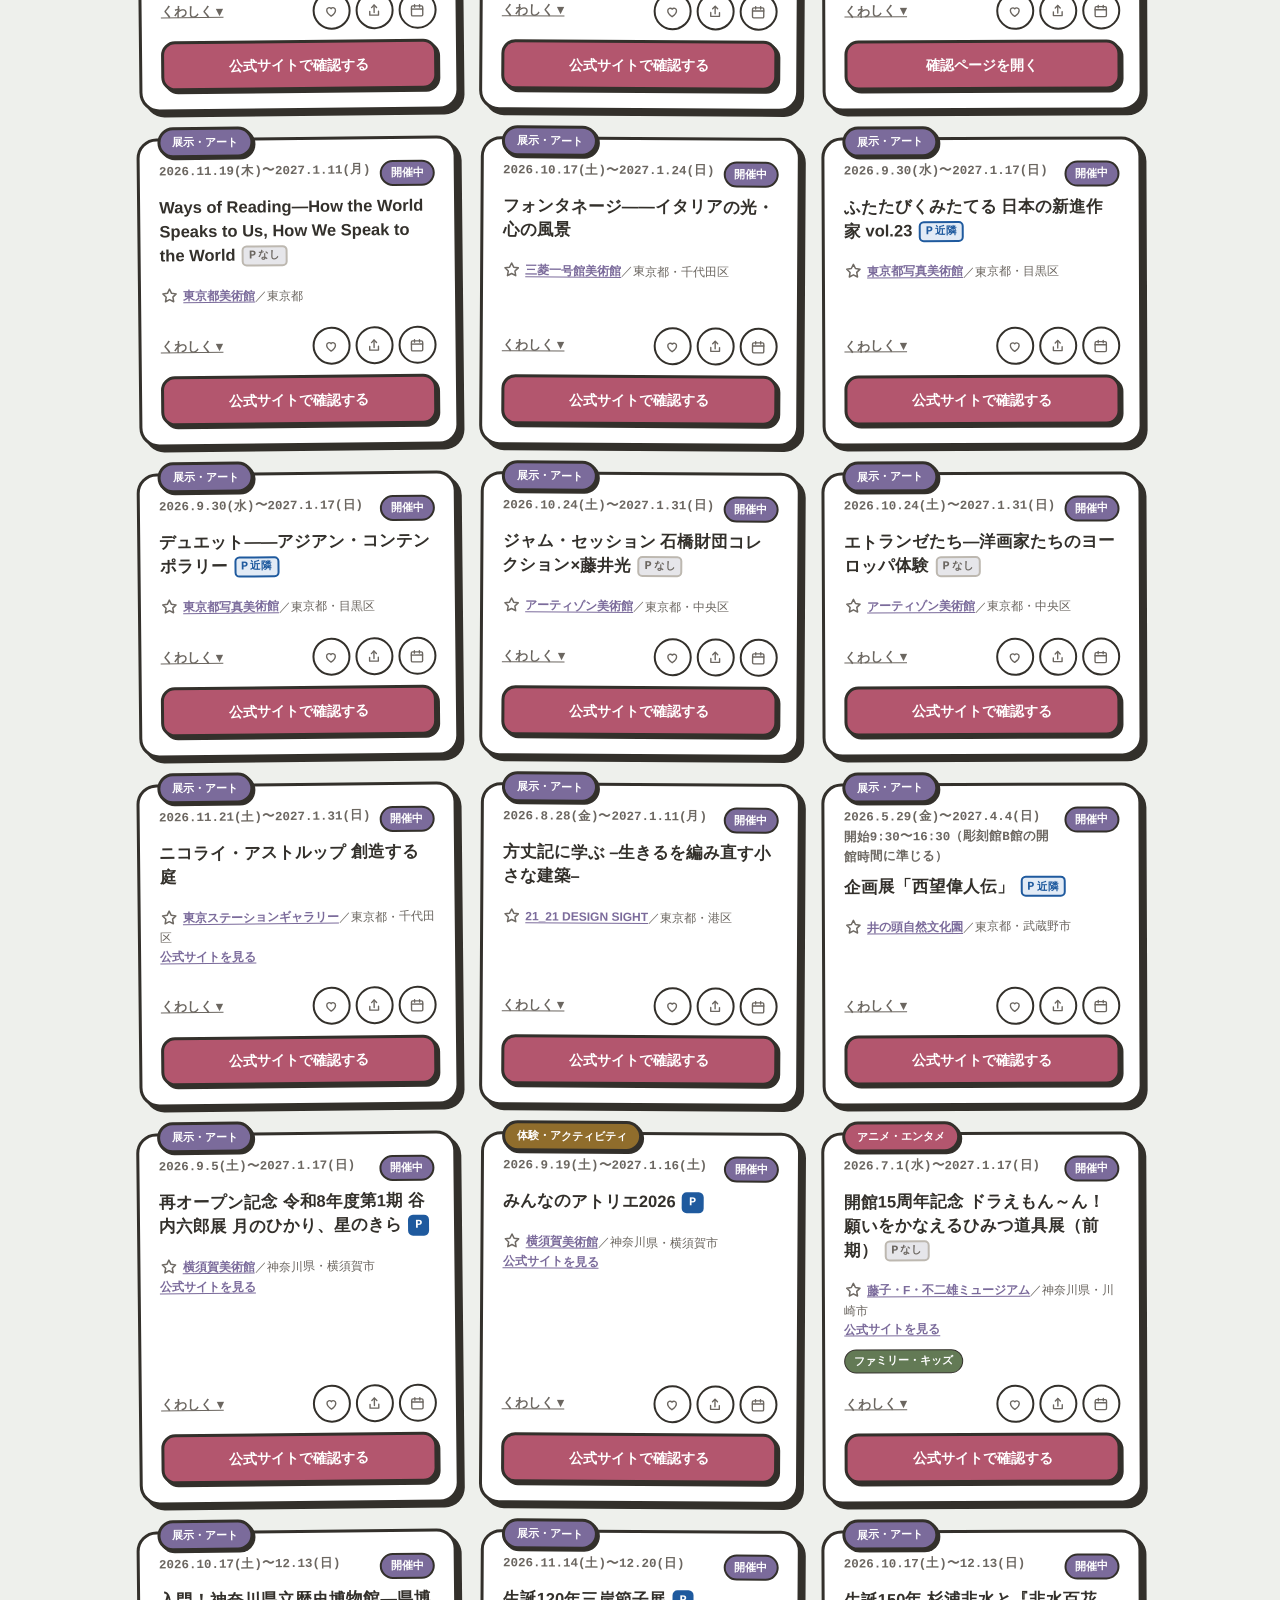
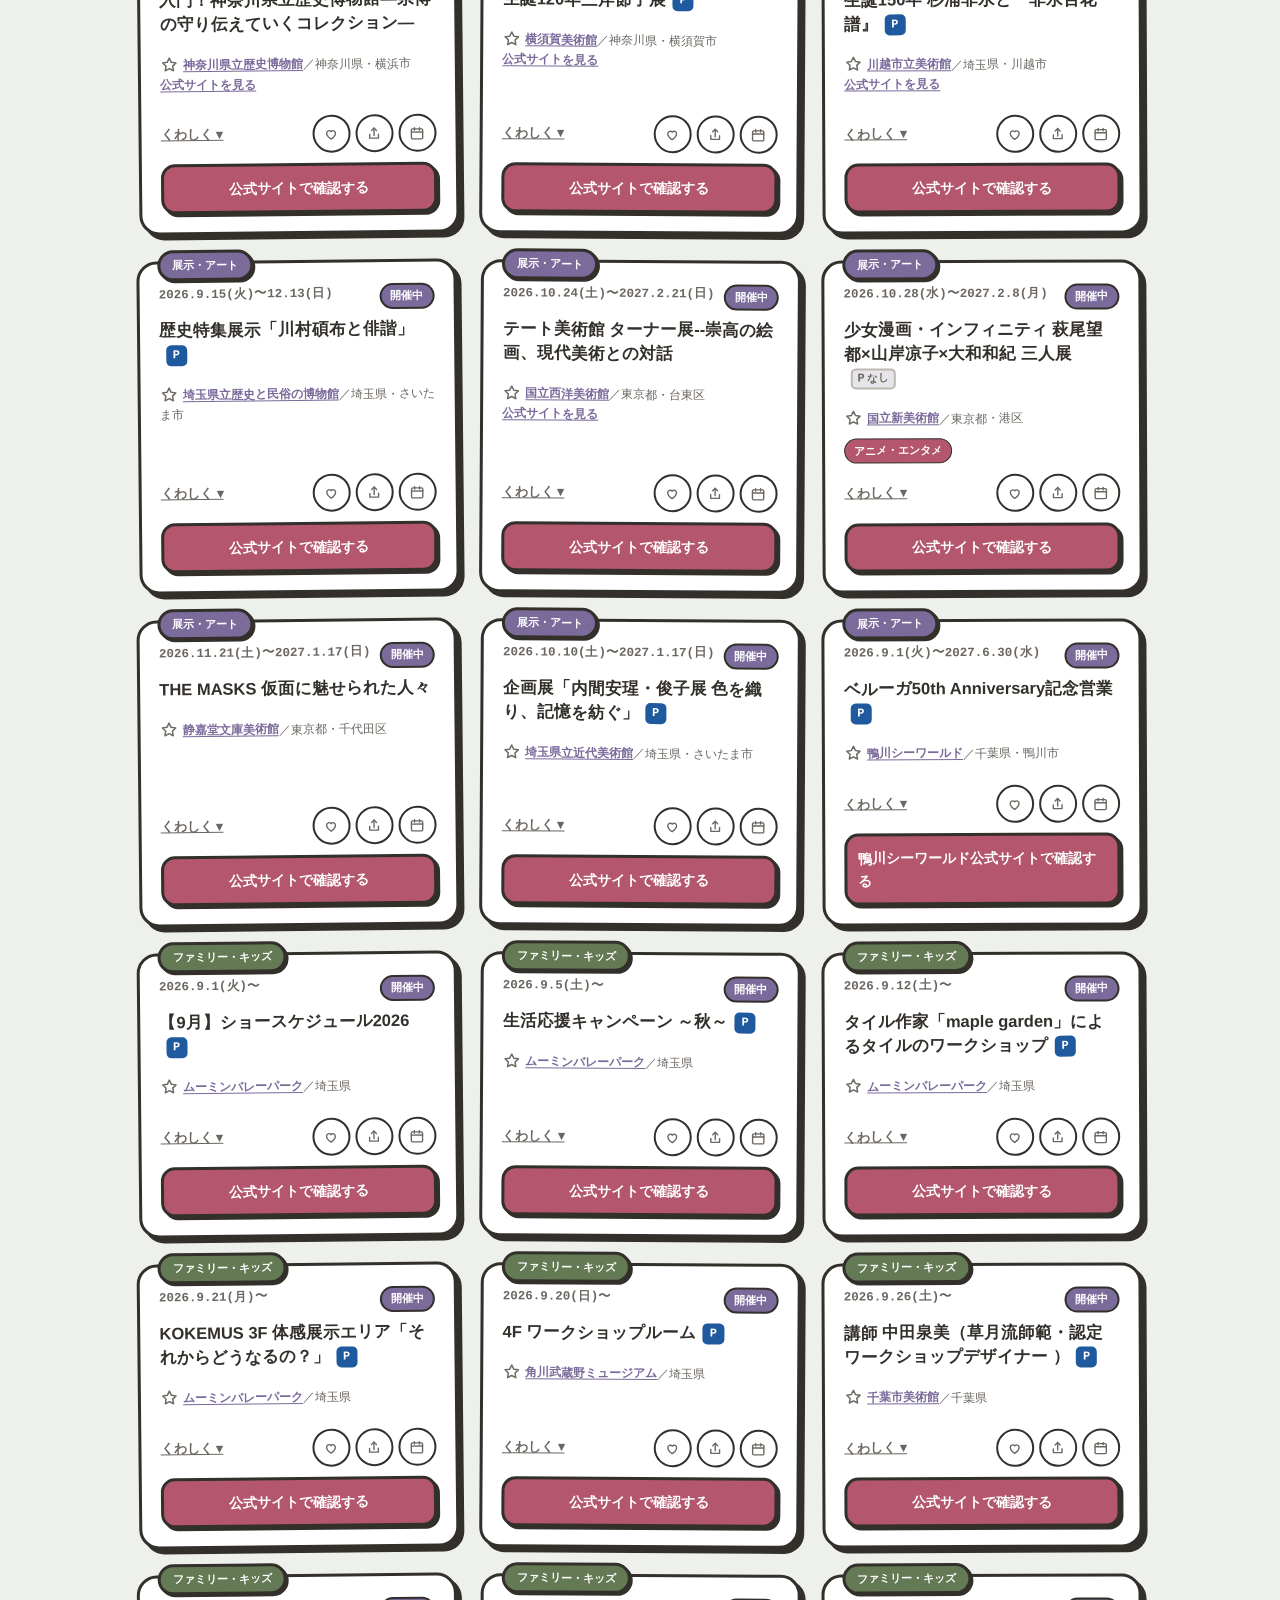
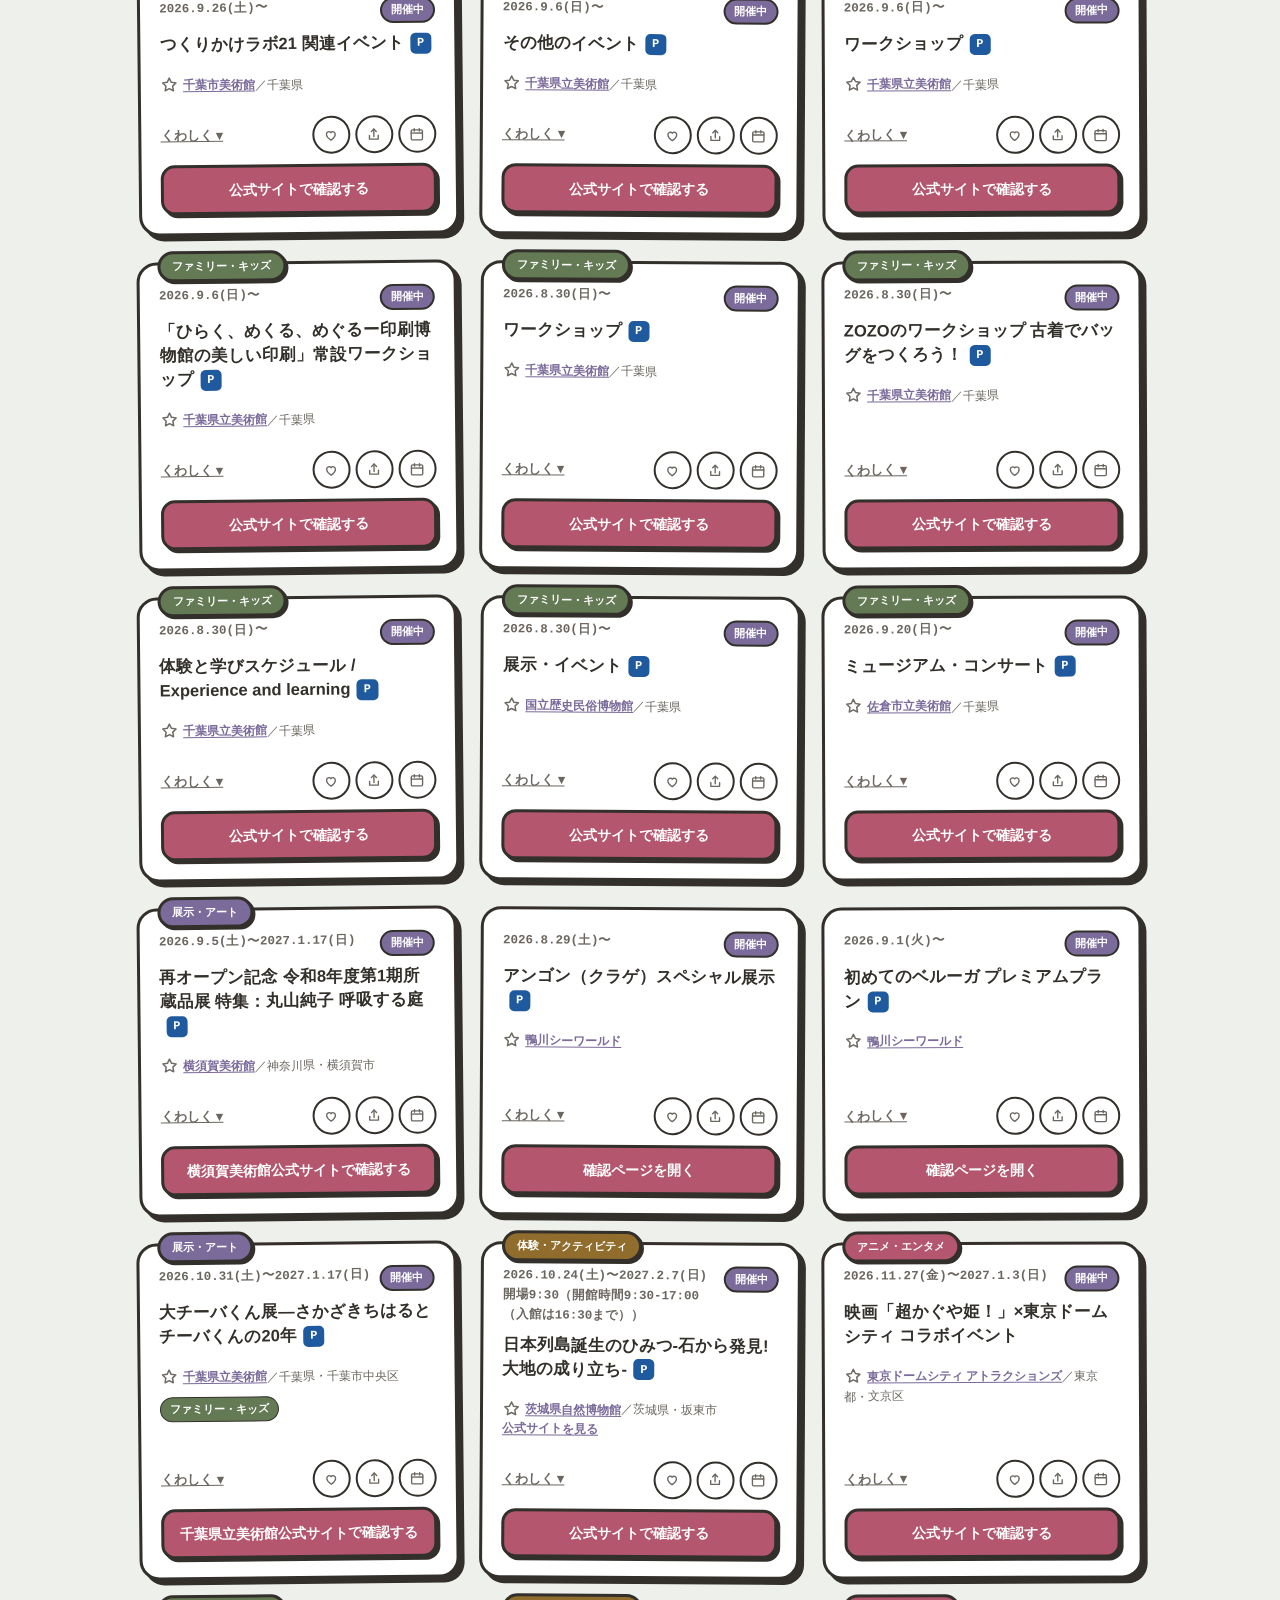
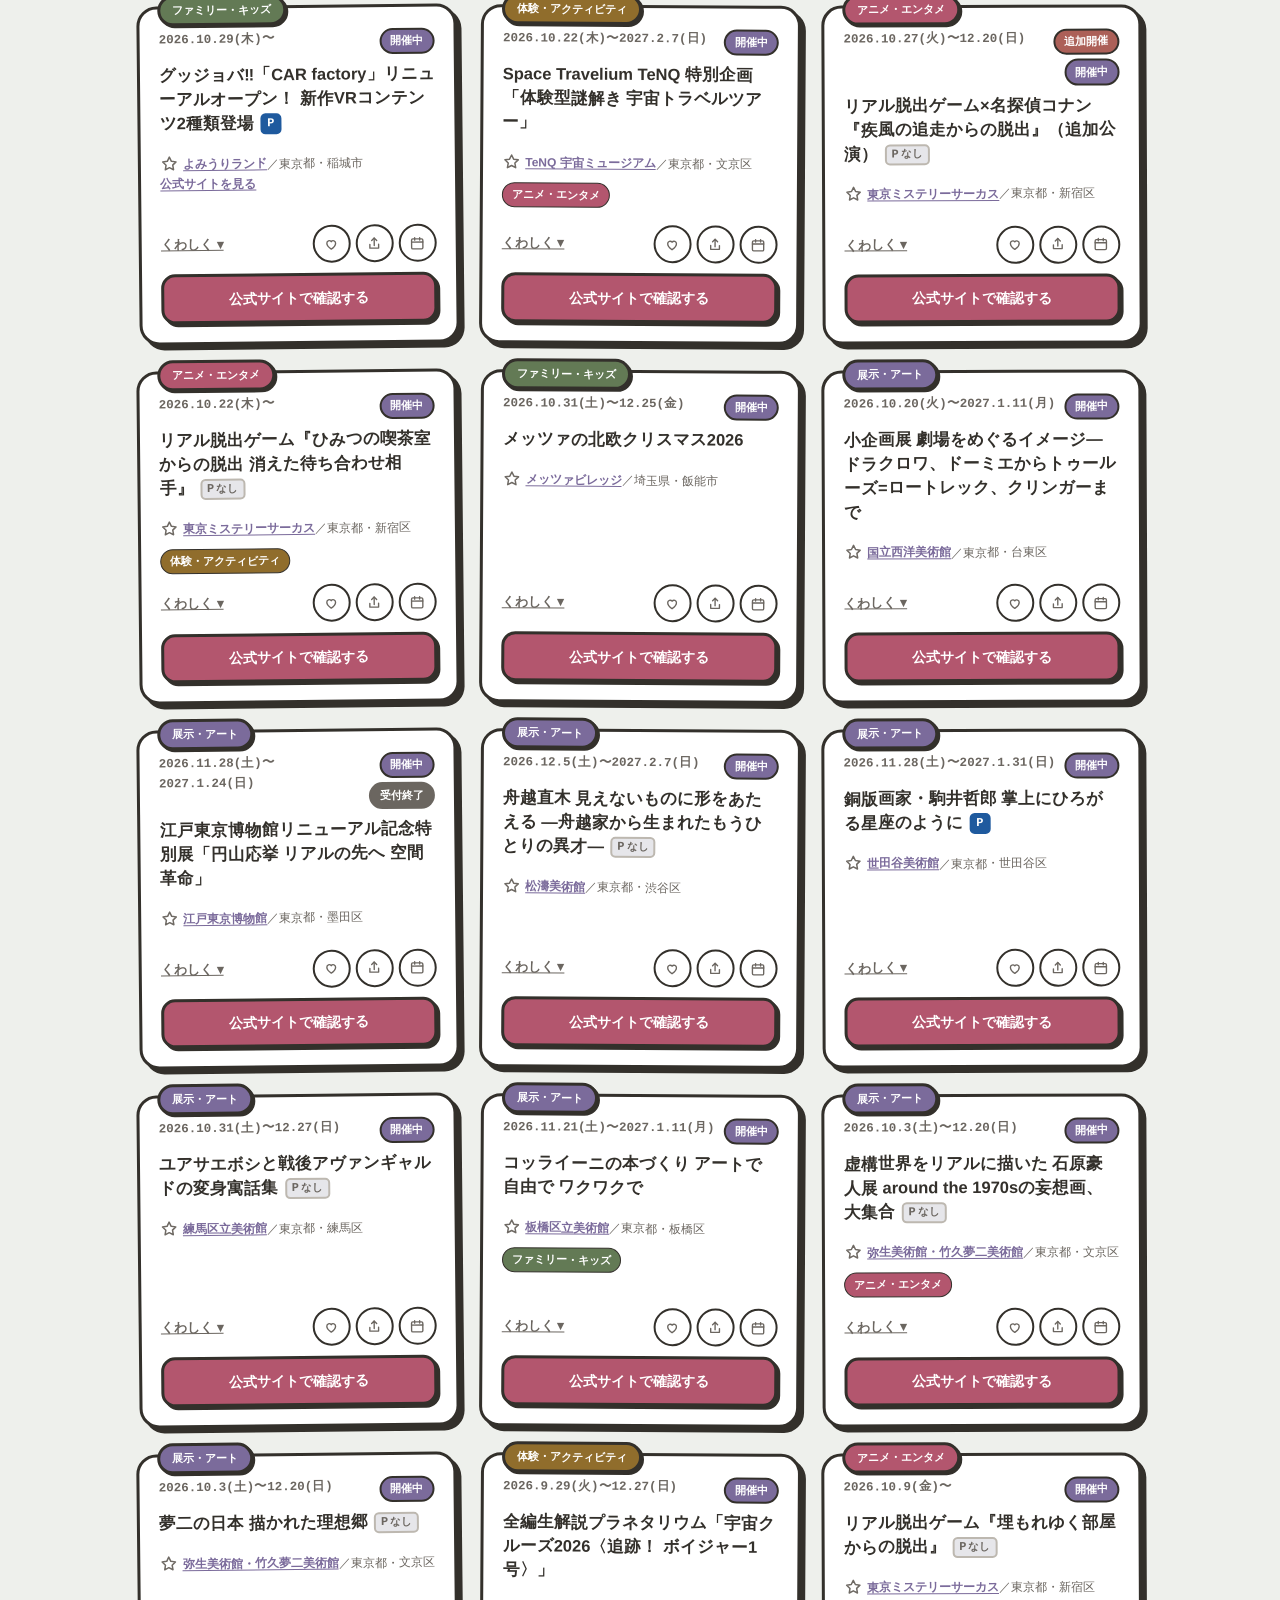
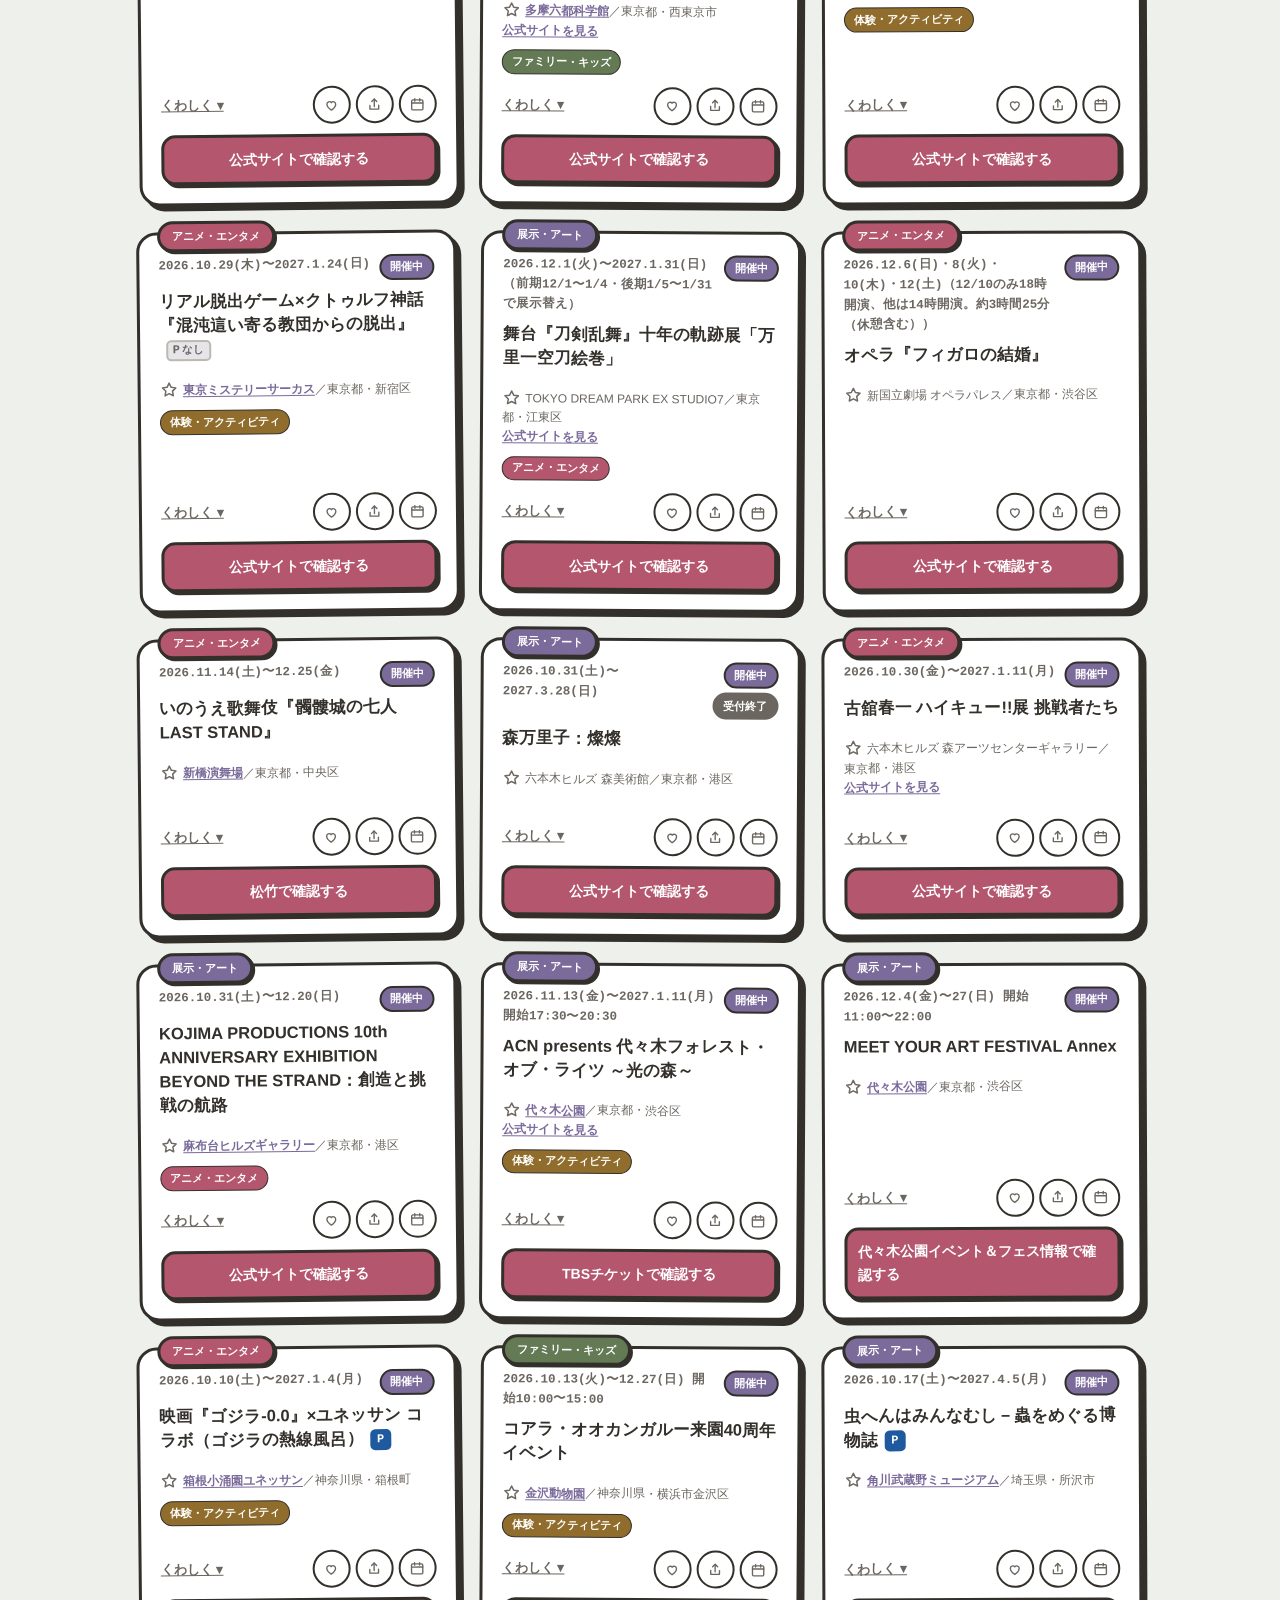
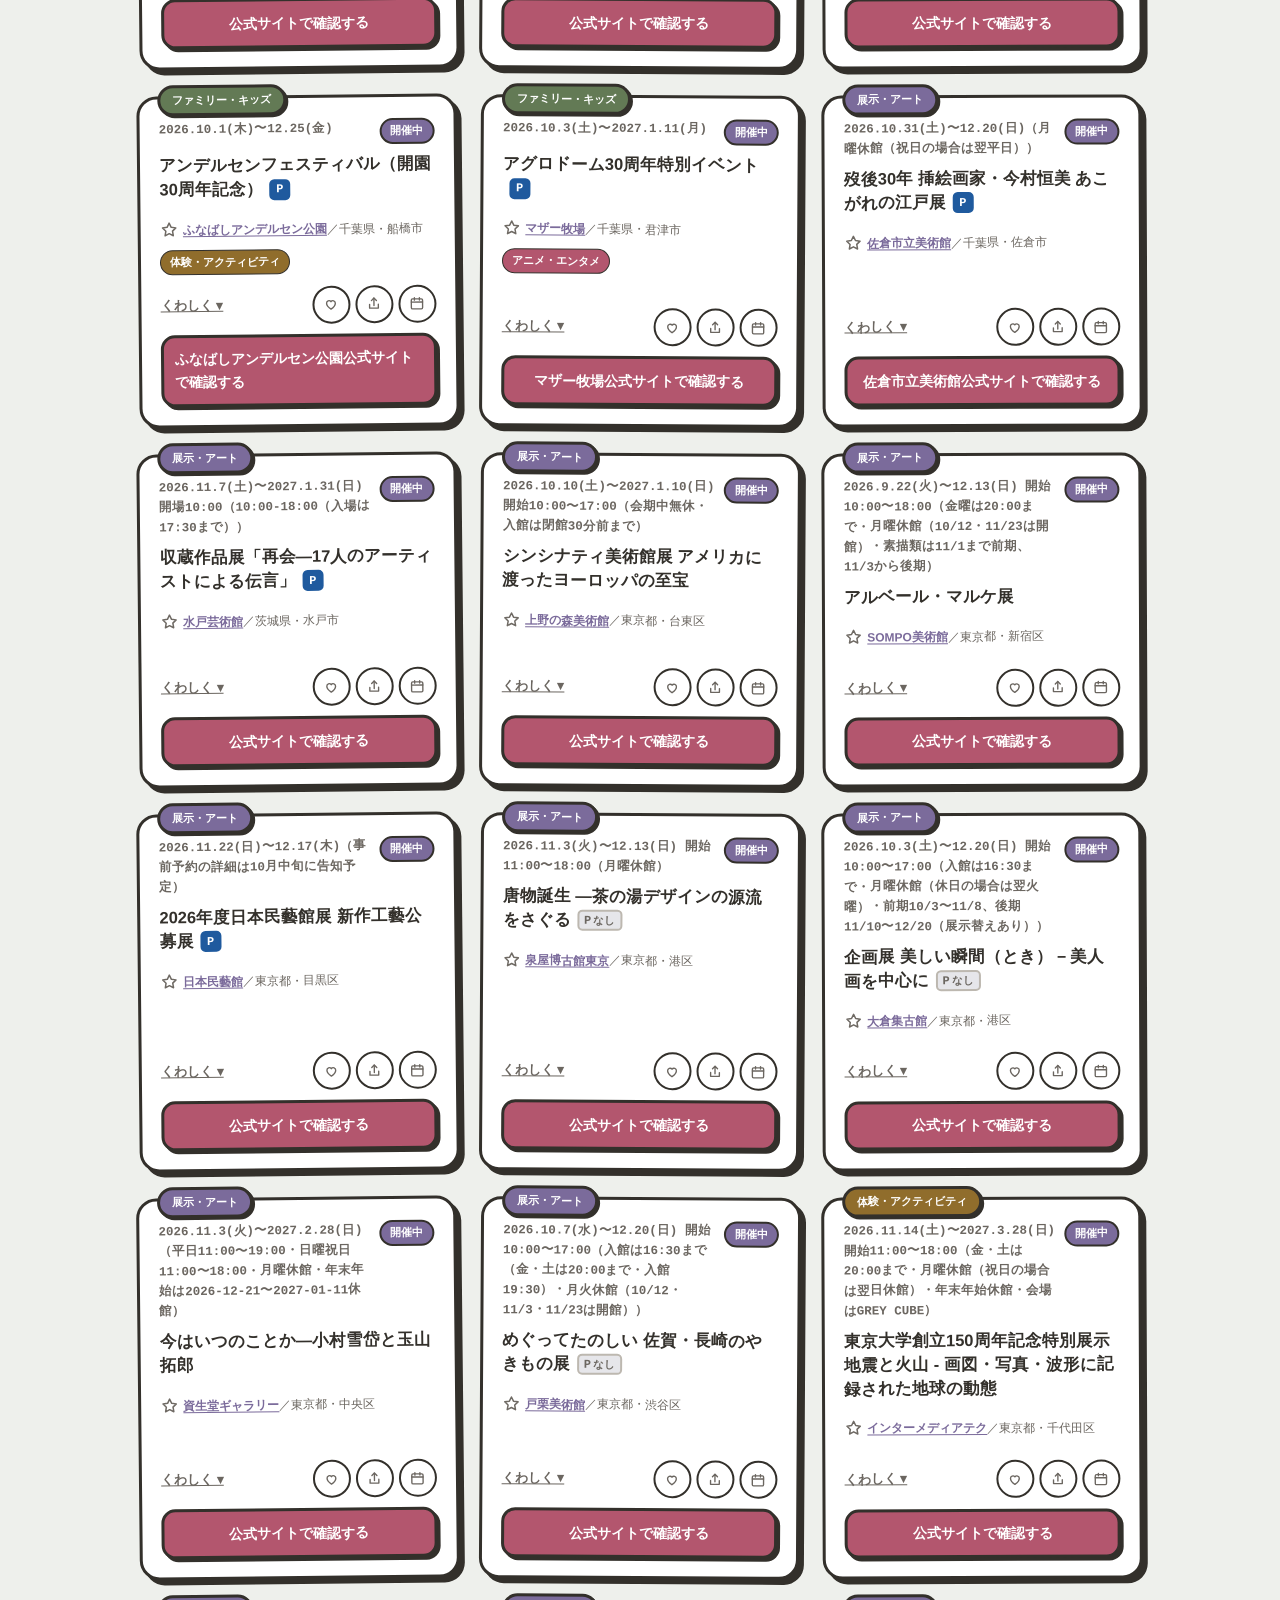
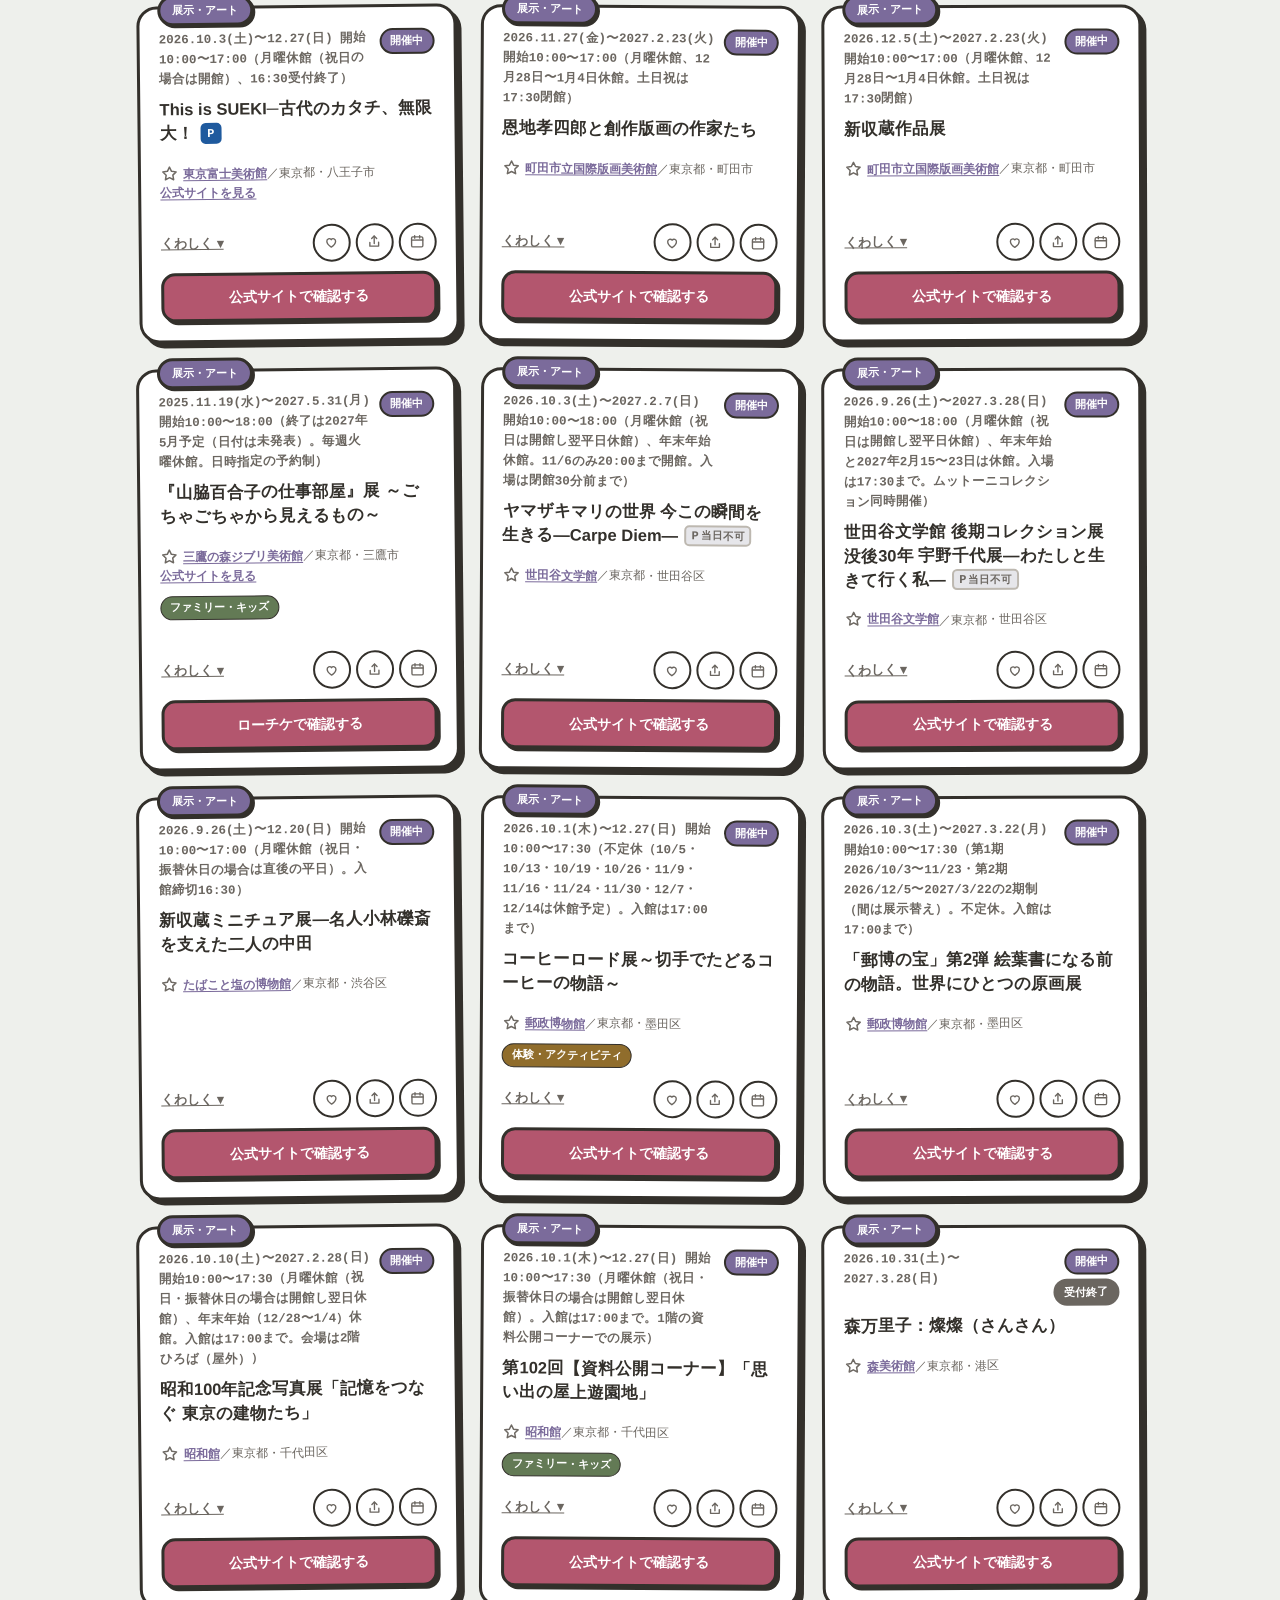
==== commit 17e8e704: "ようこそカードと今週のボードを足す 初めて開いた人に、3枚のカードで全体像を見せる（ようこそカード）。データの更新日が 前回より進んだあとの初回には、今週の全体・お気に入りの新着・今週末・無料・今週公" ====
--- a/index.html
+++ b/index.html
@@ -79,6 +79,7 @@
     <link rel="modulepreload" href="assets/js/data.js" />
     <link rel="modulepreload" href="assets/js/filters.js" />
     <link rel="modulepreload" href="assets/js/grid-fit.js" />
+    <link rel="modulepreload" href="assets/js/onboard.js" />
     <link rel="modulepreload" href="assets/js/page-sky.js" />
     <link rel="modulepreload" href="assets/js/render.js" />
     <link rel="modulepreload" href="assets/js/schedule.js" />
@@ -94,6 +95,8 @@
     <link rel="modulepreload" href="assets/js/ui-lineup.js" />
     <link rel="modulepreload" href="assets/js/ui-map.js" />
     <link rel="modulepreload" href="assets/js/ui-popover.js" />
+    <link rel="modulepreload" href="assets/js/ui-weekly.js" />
+    <link rel="modulepreload" href="assets/js/ui-welcome.js" />
     <link rel="modulepreload" href="assets/js/util.js" />
   </head>
   <body>
@@ -212,9 +215,16 @@
           </div>
           <!-- 表示中のタブのデータの更新日。タブを切り替えると中身が変わるので、
            何の更新日なのかが読み上げからも分かるよう aria-label を付け直す。 -->
-          <span class="stat-chip" id="statUpdatedChip"
-            >最終更新日 <b id="statUpdated">–</b></span
+          <!-- 押すと今週のボードが開く（ui-weekly.js）。見た目は以前の日付の表示のまま変えない。
+           何が開くかは読み上げの名前でだけ伝える（render.js の syncUpdatedLabel が付け直す）。 -->
+          <button
+            type="button"
+            class="stat-chip"
+            id="statUpdatedChip"
+            aria-haspopup="dialog"
           >
+            最終更新日 <b id="statUpdated">–</b>
+          </button>
         </div>
         <p class="offline-note" id="offlineNote" role="status" hidden>
           オフラインのため、端末に保存された内容を表示しています。最新の情報は通信できる状態で開きなおしてください。
@@ -852,6 +862,84 @@
       </div>
     </div>
 
+    <!-- ようこそカード（初めて開いたとき1回だけ。ui-welcome.js・設計書 第5.15節） -->
+    <div
+      class="map-sheet onb-sheet"
+      id="welcomeSheet"
+      role="dialog"
+      aria-modal="true"
+      aria-labelledby="welcomeTitle"
+      hidden
+    >
+      <div class="map-sheet-inner onb-inner" tabindex="-1">
+        <button
+          type="button"
+          class="popover-close onb-x"
+          id="welcomeClose"
+          aria-label="とじる"
+        >
+          ×
+        </button>
+        <div class="onb-art" id="welcomeArt" aria-hidden="true"></div>
+        <div class="onb-body">
+          <div aria-live="polite" aria-atomic="true">
+            <p class="onb-step" id="welcomeStep"></p>
+            <h2 class="onb-title" id="welcomeTitle"></h2>
+            <p class="onb-text" id="welcomeText"></p>
+          </div>
+          <div class="onb-dots" id="welcomeDots" aria-hidden="true"></div>
+          <div class="onb-nav">
+            <button type="button" class="onb-skip" id="welcomeSkip">
+              スキップ
+            </button>
+            <button type="button" class="map-btn primary" id="welcomeNext">
+              つぎへ
+            </button>
+          </div>
+        </div>
+      </div>
+    </div>
+
+    <!-- 今週のボード（更新後に初めて開いたとき／日付のボタンから。ui-weekly.js・設計書 第5.16節） -->
+    <div
+      class="map-sheet onb-sheet"
+      id="weeklySheet"
+      role="dialog"
+      aria-modal="true"
+      aria-labelledby="weeklyTitle"
+      hidden
+    >
+      <div class="map-sheet-inner onb-inner wk-inner" tabindex="-1">
+        <div class="wk-bars" id="weeklyBars" aria-hidden="true"></div>
+        <div class="wk-top">
+          <p class="wk-who" id="weeklyTitle">今週のイベントボード</p>
+          <div class="wk-ctl">
+            <button
+              type="button"
+              class="popover-close wk-pause"
+              id="weeklyPause"
+              aria-pressed="false"
+              aria-label="自動で進むのを止める"
+            ></button>
+            <button
+              type="button"
+              class="popover-close"
+              id="weeklyClose"
+              aria-label="とじる"
+            >
+              ×
+            </button>
+          </div>
+        </div>
+        <div class="wk-body" id="weeklyBody"></div>
+        <div class="wk-foot">
+          <button type="button" class="map-btn" id="weeklyPrev">前へ</button>
+          <span class="wk-count" id="weeklyCount" aria-hidden="true"></span>
+          <button type="button" class="map-btn" id="weeklyNext">次へ</button>
+        </div>
+      </div>
+    </div>
+
     <!-- カレンダー追加シート（端末／Googleどちらも、渡す前に日時を選ばせる。第5.10節） -->
     <div
       class="map-sheet"
--- a/assets/app.css
+++ b/assets/app.css
@@ -783,7 +783,6 @@
     .map-sheet-inner,
     .cal-menu,
     .update-overlay-inner,
-    .fav-head,
     .art-hint,
     .chain-row
   ) {
@@ -821,7 +820,6 @@
     .cal-menu,
     .update-overlay-inner,
     section.directory,
-    .fav-head,
     .art-hint,
     .fav-note,
     .fav-more,
@@ -947,7 +945,6 @@
     .cal-menu,
     .update-overlay-inner,
     section.directory,
-    .fav-head,
     .art-hint,
     .fav-note,
     .fav-more,
@@ -3898,56 +3895,13 @@
   padding: 0.85rem 1rem calc(1.1rem + env(safe-area-inset-bottom, 0px));
 }
 
-/* 一覧の先頭セクション。グリッドの全列にまたがる */
-.fav-head,
+/* 一覧の先頭セクションの注記・区切り。グリッドの全列にまたがる */
 .fav-note,
 .fav-more,
 .art-hint,
 .list-divider,
 .chain-row {
   grid-column: 1 / -1;
-}
-.fav-head {
-  display: flex;
-  flex-wrap: wrap;
-  align-items: center;
-  justify-content: space-between;
-  gap: 0.4rem 0.8rem;
-  padding: 0.55rem 0.7rem 0.55rem 0.9rem;
-  border: 3px solid var(--ink);
-  border-radius: 14px;
-  background: var(--sunny-tint);
-  box-shadow: 3px 3px 0 var(--ink);
-}
-.fh-main {
-  display: flex;
-  flex-wrap: wrap;
-  align-items: baseline;
-  gap: 0.1rem 0.7rem;
-  min-width: 0;
-}
-.fh-title {
-  font-family: var(--font-display);
-  font-weight: 900;
-  font-size: 15px;
-}
-.fh-star {
-  color: var(--sunny);
-  margin-right: 0.3rem;
-}
-/* 水玉の壁紙では、見出しの地（--sunny-tint）の上の★が 3.8:1 になるので、空モードの昼の面と同じ濃さにする */
-:where(html:not(.sky-page)) .fh-star {
-  color: #6f582c;
-}
-.fh-count {
-  font-family: var(--font-mono);
-  font-size: var(--fs-tag);
-  font-weight: 700;
-  color: var(--text-soft);
-}
-.fh-acts {
-  display: flex;
-  gap: 0.4rem;
 }
 .mini-btn {
   min-height: 36px;
@@ -4249,8 +4203,7 @@
   margin-left: 0.45rem;
   vertical-align: 1px;
 }
-.new-tag,
-.fh-new {
+.new-tag {
   flex: none;
   display: inline-flex;
   align-items: center;
@@ -4262,25 +4215,6 @@
   font-weight: 800;
   line-height: 1.5;
   white-space: nowrap;
-}
-
-/* 先頭セクション（お気に入りアーティスト）。★のセクションと同じ作りで、地の色だけ変える */
-.fav-head.art {
-  background: var(--sky-tint);
-}
-.fh-ico {
-  display: inline-flex;
-  vertical-align: -3px;
-  margin-right: 0.3rem;
-  color: var(--sky);
-}
-.fh-ico svg {
-  width: 18px;
-  height: 18px;
-  fill: var(--sky);
-}
-.fh-main .fh-new {
-  align-self: center;
 }
 
 /* 絞り込みのチップの人のアイコン */
@@ -4736,3 +4670,406 @@
     word-break: break-all;
   }
 }
+
+/* ---------- ようこそカードと今週のボード（設計書 第5.15・5.16節） ----------
+   骨格は .map-sheet / .map-sheet-inner を使い回す。夜・昼の空モードの色（--sheet・--text・各 tint）は
+   .map-sheet-inner の規則がそのまま効くので、ここでは大きさと中身だけを定める。
+   地図シートと違い、全画面ではなくスマホでも中央のカードにする（一覧の前に出る案内なので、
+   背面が見えているほうが「閉じれば元の画面に戻る」ことが伝わる）。 */
+.onb-sheet {
+  align-items: center;
+  justify-content: center;
+  padding: 1rem;
+}
+.onb-inner {
+  position: relative;
+  width: min(400px, 100%);
+  height: auto;
+  max-height: 100%;
+  border: 4px solid var(--ink);
+  border-radius: 24px;
+  box-shadow: 6px 6px 0 var(--ink);
+}
+/* 枠は、空白を押したときにフォーカスをシートの中へ留めるためだけに tabindex="-1" を持つ。輪郭は出さない */
+.onb-inner:focus {
+  outline: none;
+}
+.onb-x {
+  position: absolute;
+  top: 0.6rem;
+  right: 0.6rem;
+  z-index: 2;
+}
+.onb-art {
+  display: grid;
+  place-items: center;
+  flex: none;
+  height: 180px;
+  border-bottom: 3px solid var(--ink);
+}
+.onb-art svg {
+  max-width: 100%;
+  height: auto;
+}
+.onb-body {
+  padding: 1rem 1.3rem 1.2rem;
+  overflow-y: auto;
+}
+.onb-step {
+  margin: 0;
+  font-family: var(--font-mono);
+  font-size: 12px;
+  font-weight: 700;
+  color: var(--text-soft);
+}
+.onb-title {
+  text-wrap: balance;
+  margin: 0.2rem 0 0.5rem;
+  font-family: var(--font-display);
+  font-weight: 900;
+  font-size: 21px;
+  line-height: 1.4;
+}
+/* 3枚で文の長さが違う。枚が変わるたびに下のボタンが動かないよう、一番長い文に高さを合わせる */
+.onb-text {
+  margin: 0;
+  min-height: 7.2em;
+  font-size: 14px;
+  line-height: 1.7;
+}
+.onb-dots {
+  display: flex;
+  justify-content: center;
+  gap: 6px;
+  margin: 0.9rem 0;
+}
+.onb-dots i {
+  width: 8px;
+  height: 8px;
+  border: 2px solid var(--text-soft);
+  border-radius: 50%;
+}
+.onb-dots i.on {
+  width: 22px;
+  border-radius: 999px;
+  border-color: var(--text);
+  background: var(--text);
+}
+.onb-nav {
+  display: flex;
+  align-items: center;
+  justify-content: space-between;
+  gap: 0.6rem;
+}
+.onb-skip {
+  min-height: 44px;
+  padding: 0 0.5rem;
+  border: 0;
+  background: none;
+  color: var(--text);
+  font: inherit;
+  font-weight: 700;
+  text-decoration: underline;
+  text-underline-offset: 3px;
+  cursor: pointer;
+}
+.onb-skip[hidden] {
+  display: none;
+}
+.onb-nav .map-btn.primary {
+  flex: 0 0 auto;
+  min-width: 9em;
+  margin-left: auto;
+}
+
+/* 今週のボード */
+.wk-inner {
+  height: min(720px, 100%);
+}
+.wk-inner[data-page="total"] {
+  --wk-tint: var(--grape-tint);
+}
+.wk-inner[data-page="fav"] {
+  --wk-tint: var(--pink-tint);
+}
+.wk-inner[data-page="weekend"] {
+  --wk-tint: var(--sunny-tint);
+}
+.wk-inner[data-page="free"] {
+  --wk-tint: var(--lime-tint);
+}
+.wk-inner[data-page="movies"] {
+  --wk-tint: var(--sky-tint);
+}
+.wk-inner[data-page="last"] {
+  --wk-tint: var(--teal-tint);
+}
+/* 進捗の棒。いま見ているページの棒だけが animation で満ちていき、満ちきると次へ送る（ui-weekly.js）。
+   幅ではなく transform で動かすので、レイアウトを触らない */
+.wk-bars {
+  display: flex;
+  gap: 4px;
+  padding: 0.8rem 0.9rem 0.3rem;
+}
+.wk-bar {
+  position: relative;
+  flex: 1;
+  height: 5px;
+  overflow: hidden;
+  border-radius: 3px;
+  background: var(--neutral-bg-2);
+}
+.wk-fill {
+  position: absolute;
+  inset: 0;
+  border-radius: 3px;
+  background: var(--text);
+  transform: scaleX(0);
+  transform-origin: left;
+}
+.wk-bar.done .wk-fill {
+  transform: scaleX(1);
+}
+.wk-bar.cur .wk-fill {
+  animation: wk-fill var(--wk-dur, 7s) linear forwards;
+}
+/* 止めている間は、進捗もその場で止まる */
+.is-paused .wk-bar.cur .wk-fill {
+  animation-play-state: paused;
+}
+@keyframes wk-fill {
+  to {
+    transform: scaleX(1);
+  }
+}
+.wk-top {
+  display: flex;
+  align-items: center;
+  justify-content: space-between;
+  gap: 0.6rem;
+  padding: 0.3rem 0.9rem 0.6rem;
+}
+.wk-who {
+  margin: 0;
+  font-family: var(--font-display);
+  font-weight: 900;
+  font-size: 15px;
+}
+.wk-ctl {
+  display: flex;
+  gap: 0.4rem;
+}
+.wk-pause .ico-play {
+  display: none;
+}
+.wk-pause[aria-pressed="true"] .ico-pause {
+  display: none;
+}
+.wk-pause[aria-pressed="true"] .ico-play {
+  display: block;
+}
+.wk-body {
+  flex: 1;
+  min-height: 0;
+  overflow-y: auto;
+  padding: 1rem 1.2rem 1.1rem;
+  border-top: 3px solid var(--ink);
+  border-bottom: 3px solid var(--ink);
+  background: var(--wk-tint, var(--sky-tint));
+}
+.wk-page {
+  animation: wk-in 0.3s ease;
+}
+@keyframes wk-in {
+  from {
+    opacity: 0;
+    transform: translateX(14px);
+  }
+}
+.wk-h {
+  text-wrap: balance;
+  margin: 0 0 0.5rem;
+  font-family: var(--font-display);
+  font-weight: 900;
+  font-size: 20px;
+  line-height: 1.4;
+}
+.wk-kicker,
+.wk-range {
+  margin: 0;
+  font-size: 12.5px;
+  font-weight: 700;
+  color: var(--text-soft);
+}
+.wk-big {
+  margin: 0 0 0.2rem;
+  font-family: var(--font-mono);
+  font-weight: 700;
+  font-size: 40px;
+  line-height: 1.15;
+}
+.wk-big small {
+  margin-left: 0.15em;
+  font-size: 16px;
+}
+.wk-sub,
+.wk-note {
+  margin: 0 0 0.6rem;
+  font-size: 12.5px;
+  color: var(--text-soft);
+}
+.wk-note {
+  margin: 0.8rem 0 0;
+}
+.wk-text {
+  margin: 0 0 1rem;
+  font-size: 14px;
+  line-height: 1.75;
+}
+.wk-updates {
+  display: grid;
+  gap: 0.4rem;
+  margin: 0.5rem 0 0;
+  padding: 0;
+  list-style: none;
+}
+.wk-updates li {
+  display: flex;
+  align-items: center;
+  gap: 0.6rem;
+  padding: 0.45rem 0.75rem;
+  border: 2px solid var(--line);
+  border-radius: 12px;
+  background: var(--sheet);
+  font-size: 13px;
+}
+.wk-updates li.adv {
+  border-color: var(--ink);
+}
+.wk-updates li span {
+  flex: 1;
+}
+.wk-updates li b {
+  font-family: var(--font-mono);
+}
+.wk-updates li em {
+  padding: 0 0.55rem;
+  border-radius: 999px;
+  background: var(--pink);
+  color: var(--on-accent);
+  font-size: 11px;
+  font-style: normal;
+  font-weight: 700;
+}
+.wk-list {
+  display: grid;
+  gap: 0.45rem;
+  margin: 0.5rem 0 0;
+  padding: 0;
+  list-style: none;
+}
+.wk-item {
+  display: block;
+  width: 100%;
+  min-height: 44px;
+  padding: 0.5rem 0.75rem;
+  border: 2px solid var(--ink);
+  border-radius: 12px;
+  background: var(--sheet);
+  color: var(--text);
+  font: inherit;
+  text-align: left;
+  cursor: pointer;
+}
+.wk-item b {
+  display: block;
+  font-size: 13px;
+  line-height: 1.45;
+}
+.wk-item span {
+  display: block;
+  margin-top: 0.1rem;
+  font-size: 11.5px;
+  color: var(--text-soft);
+}
+.wk-group {
+  margin-top: 0.9rem;
+}
+.wk-group h3 {
+  display: flex;
+  align-items: center;
+  gap: 0.45rem;
+  margin: 0;
+  font-size: 13px;
+}
+.wk-group h3 em {
+  margin-left: auto;
+  font-size: 12px;
+  font-style: normal;
+  color: var(--text-soft);
+}
+.wk-kind {
+  padding: 0 0.5rem;
+  border: 2px solid var(--ink);
+  border-radius: 999px;
+  background: var(--surface);
+  font-size: 11px;
+  font-weight: 700;
+}
+.wk-acts {
+  display: flex;
+  flex-wrap: wrap;
+  gap: 0.5rem;
+  margin-top: 1rem;
+}
+.wk-acts .map-btn,
+.wk-acts .map-btn.primary {
+  flex: 1 1 9em;
+  min-width: 0;
+}
+/* 幅が狭いと「イベント277件を見る」が2行に折れる。縦に並べて1行に収める */
+@media (max-width: 480px) {
+  .wk-acts .map-btn,
+  .wk-acts .map-btn.primary {
+    flex-basis: 100%;
+  }
+}
+.wk-rest {
+  margin: 0.3rem 0 0;
+  font-size: 11.5px;
+  color: var(--text-soft);
+}
+.wk-art {
+  display: flex;
+  justify-content: center;
+  margin: 0.2rem 0 0.8rem;
+}
+.wk-foot {
+  display: flex;
+  align-items: center;
+  justify-content: space-between;
+  gap: 0.5rem;
+  padding: 0.6rem 0.9rem 0.8rem;
+}
+.wk-count {
+  font-family: var(--font-mono);
+  font-size: 12px;
+  font-weight: 700;
+}
+@media (prefers-reduced-motion: reduce) {
+  .wk-page {
+    animation: none;
+  }
+  .wk-bar.cur .wk-fill {
+    animation: none;
+    transform: scaleX(1);
+  }
+}
+
+/* 「最終更新日」はボタンでもある（今週のボードが開く）。見た目は以前の表示のまま変えない */
+button.stat-chip {
+  color: inherit;
+  line-height: inherit;
+  text-align: left;
+  cursor: pointer;
+}
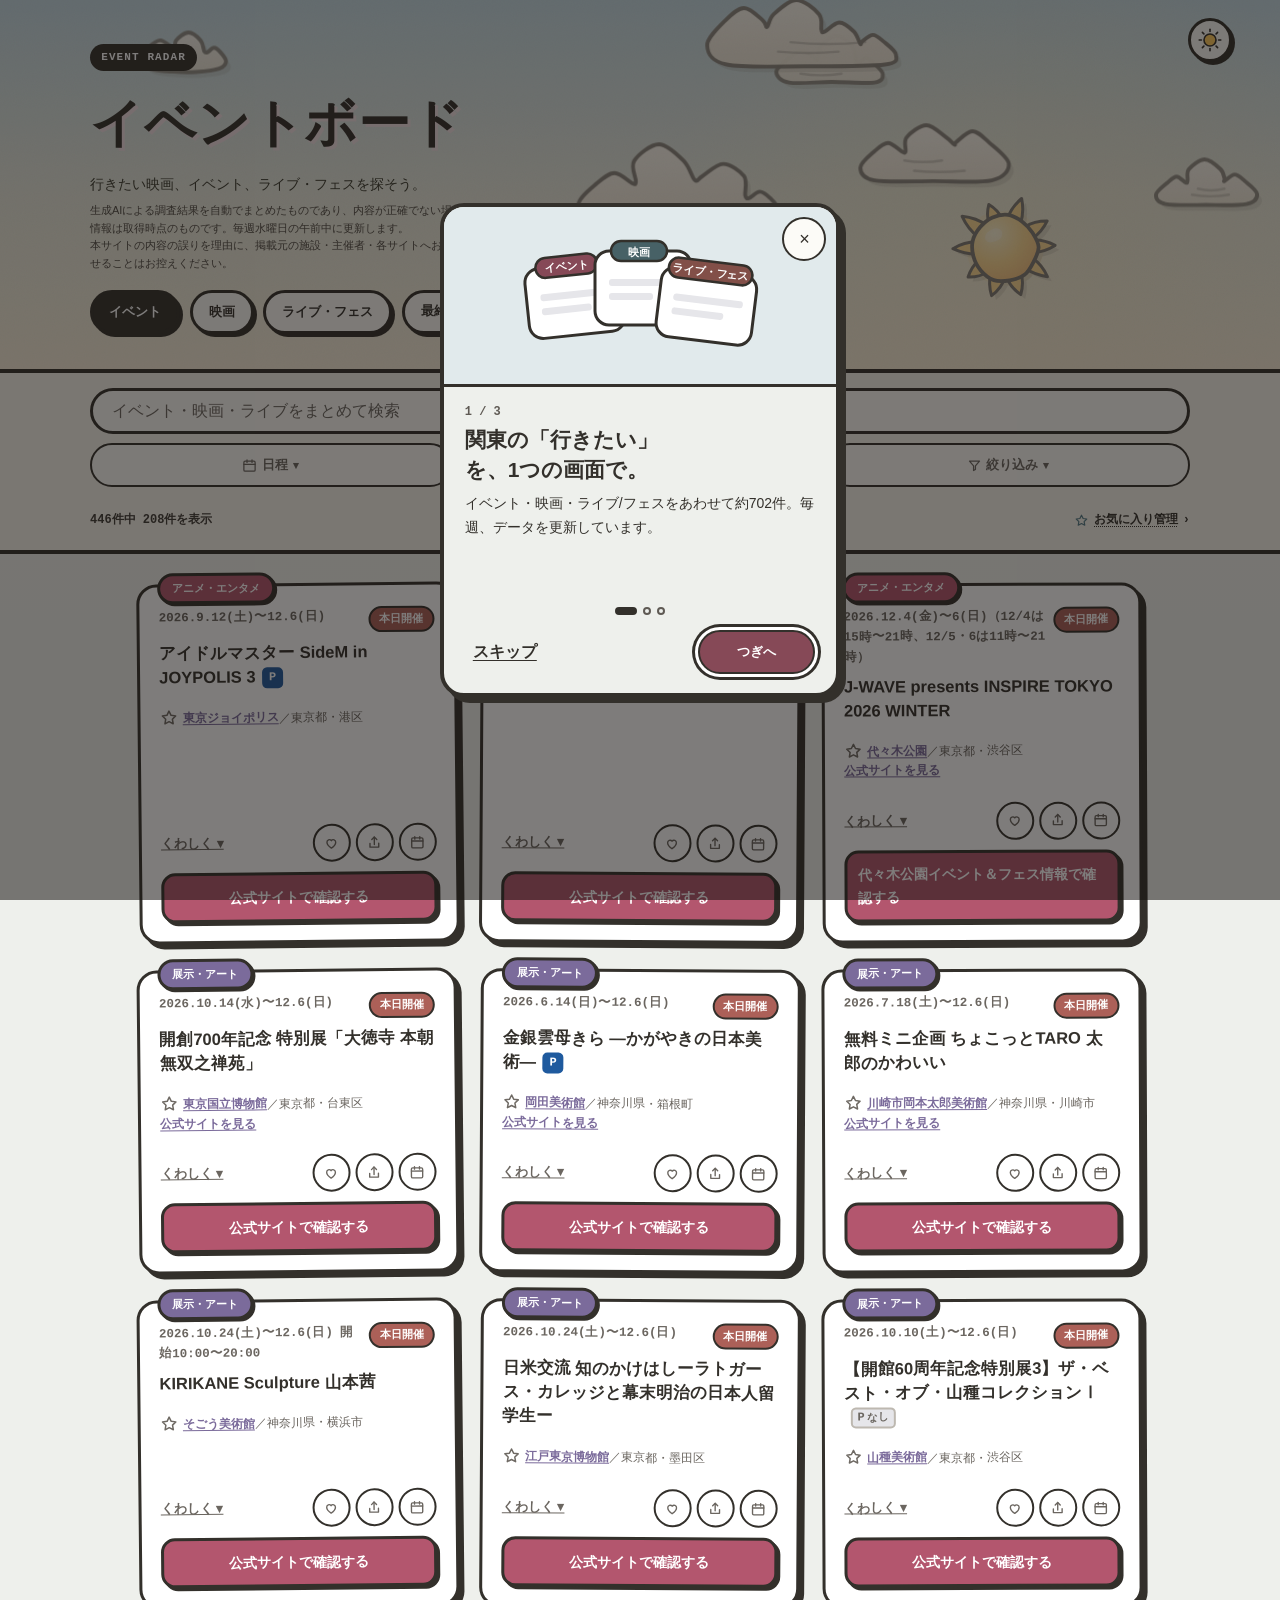
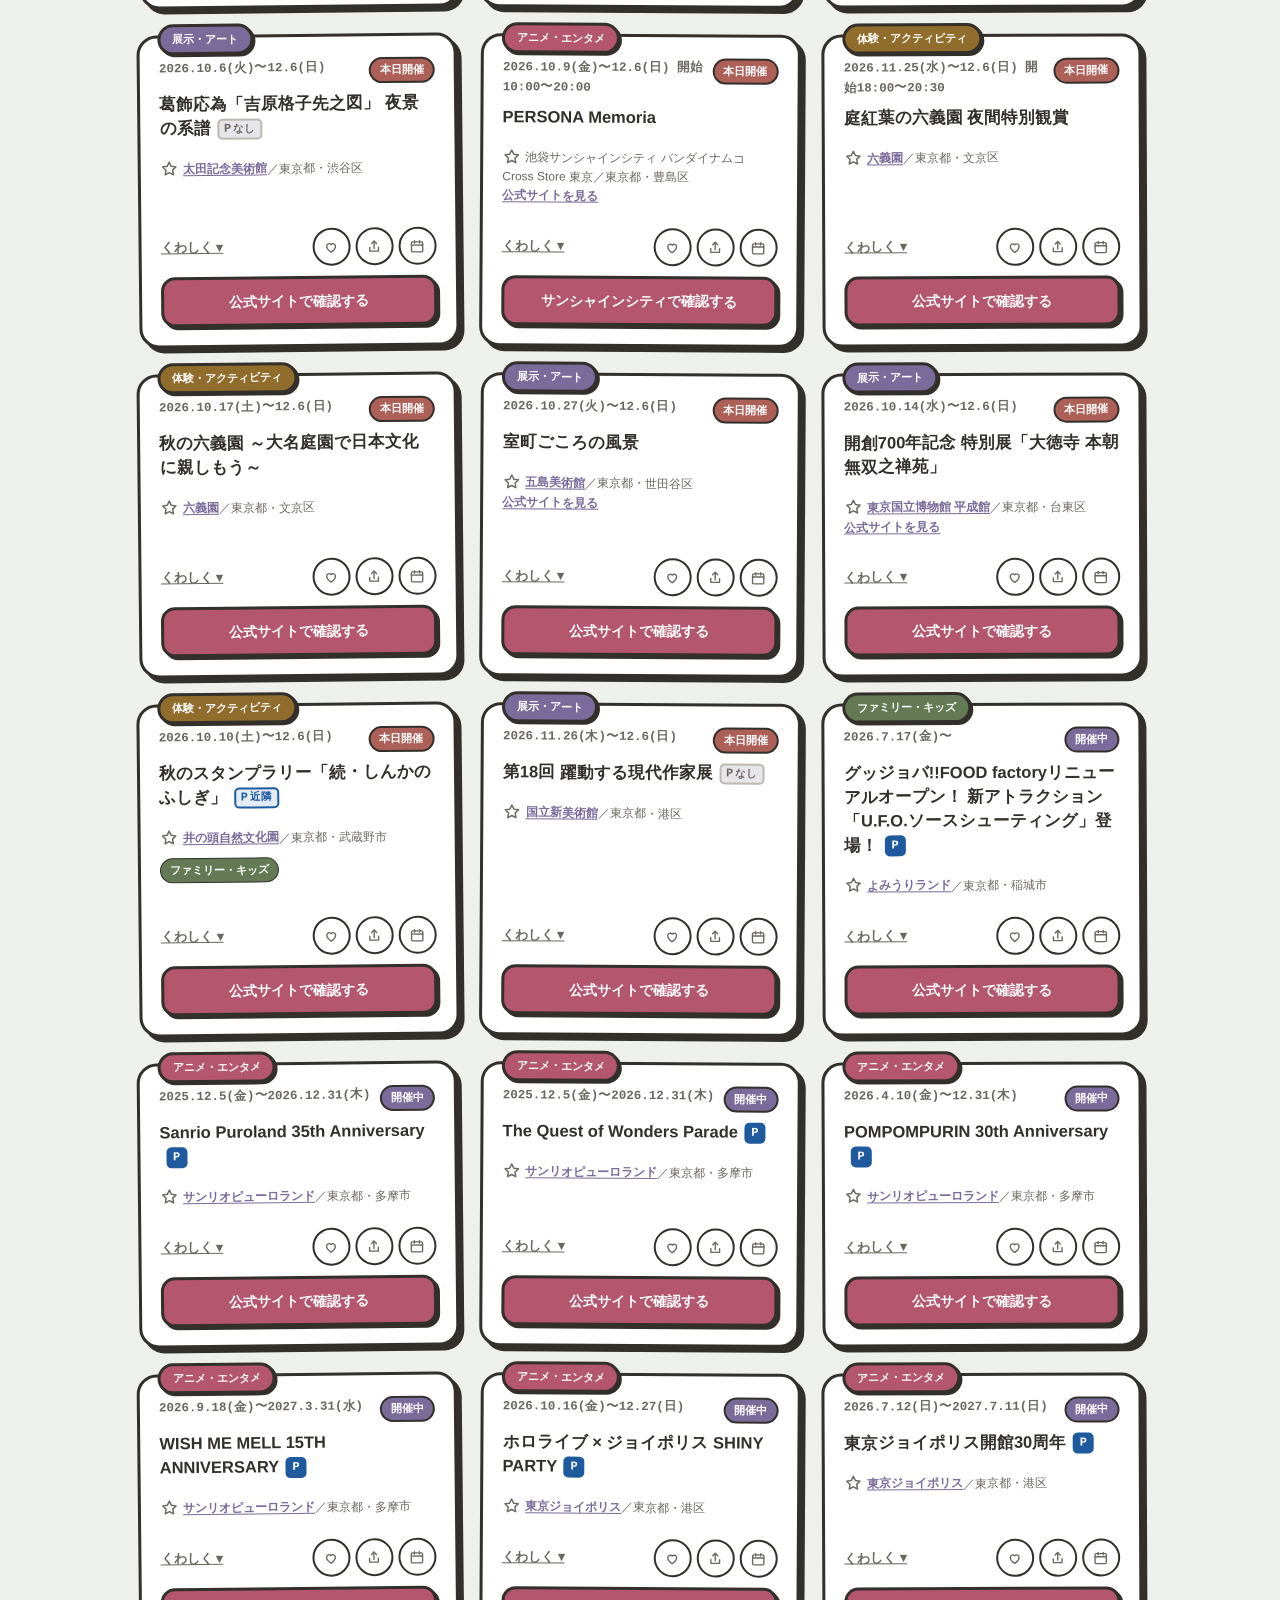
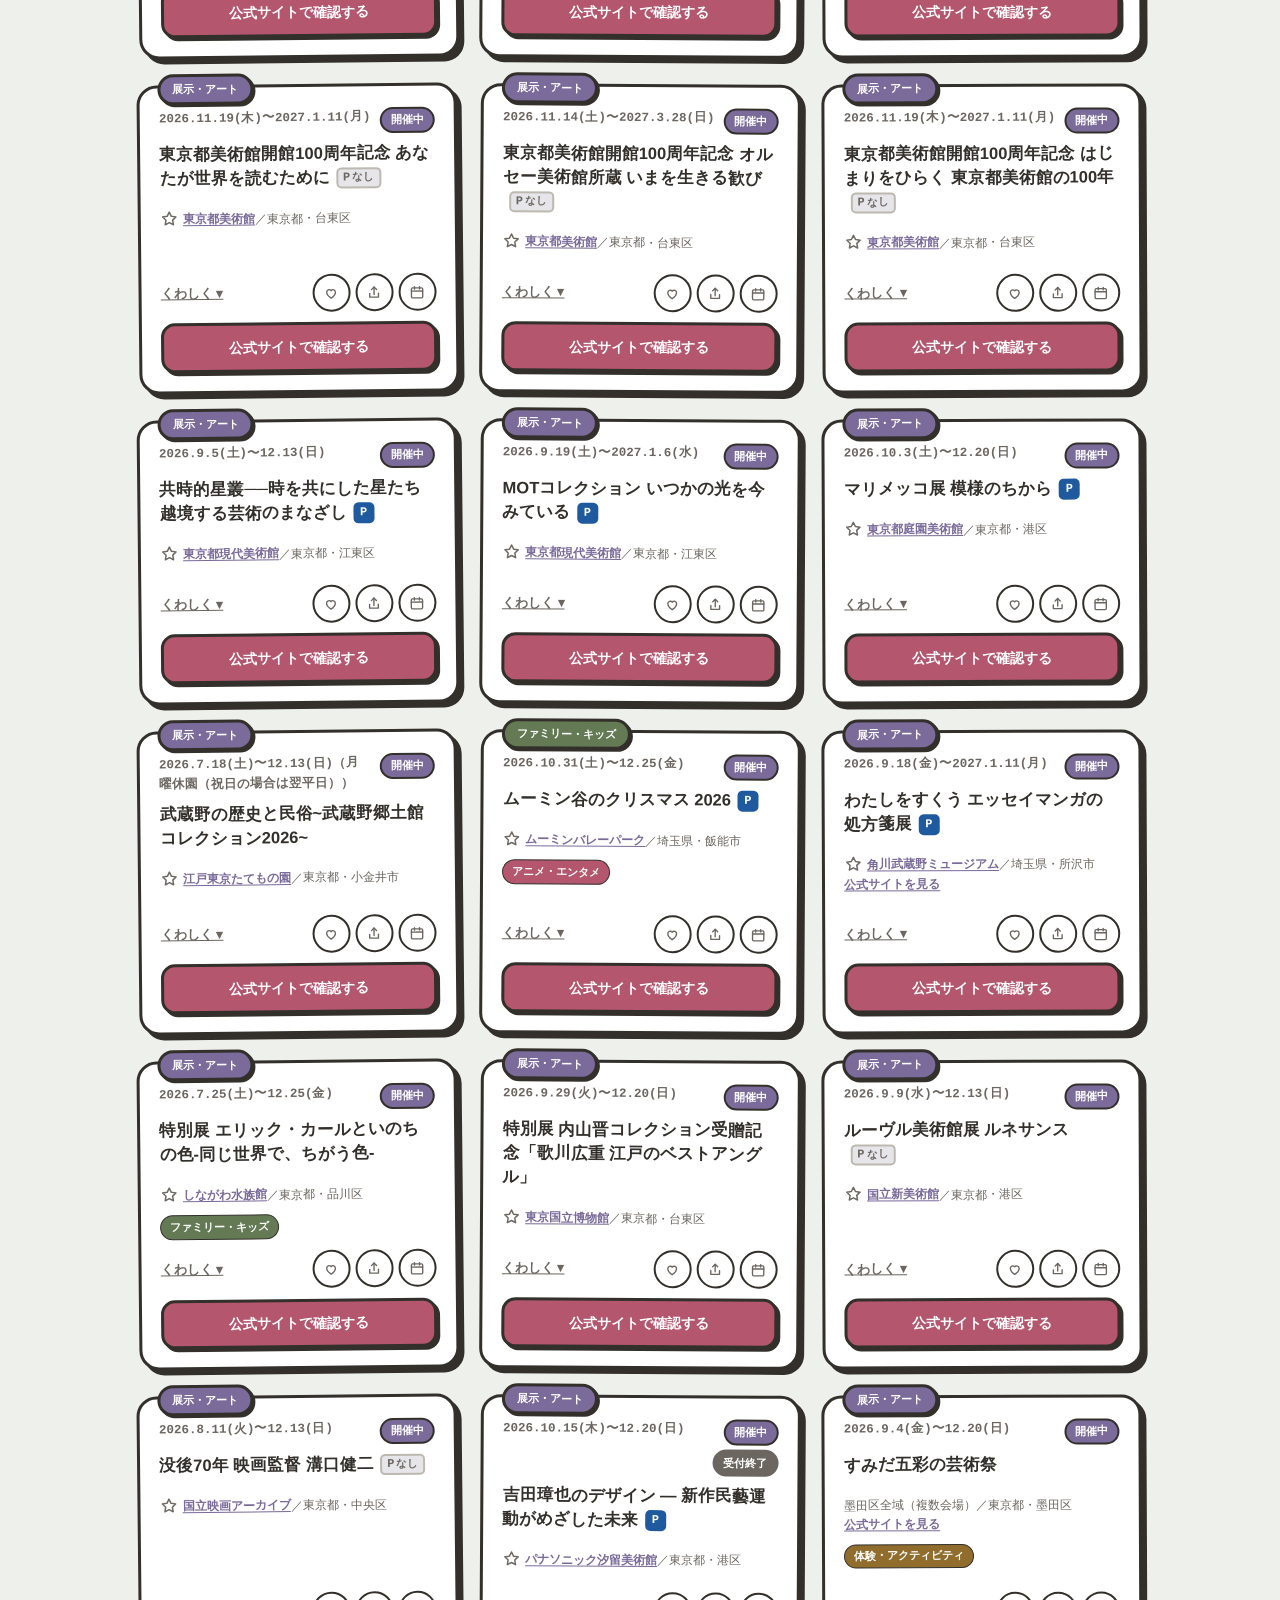
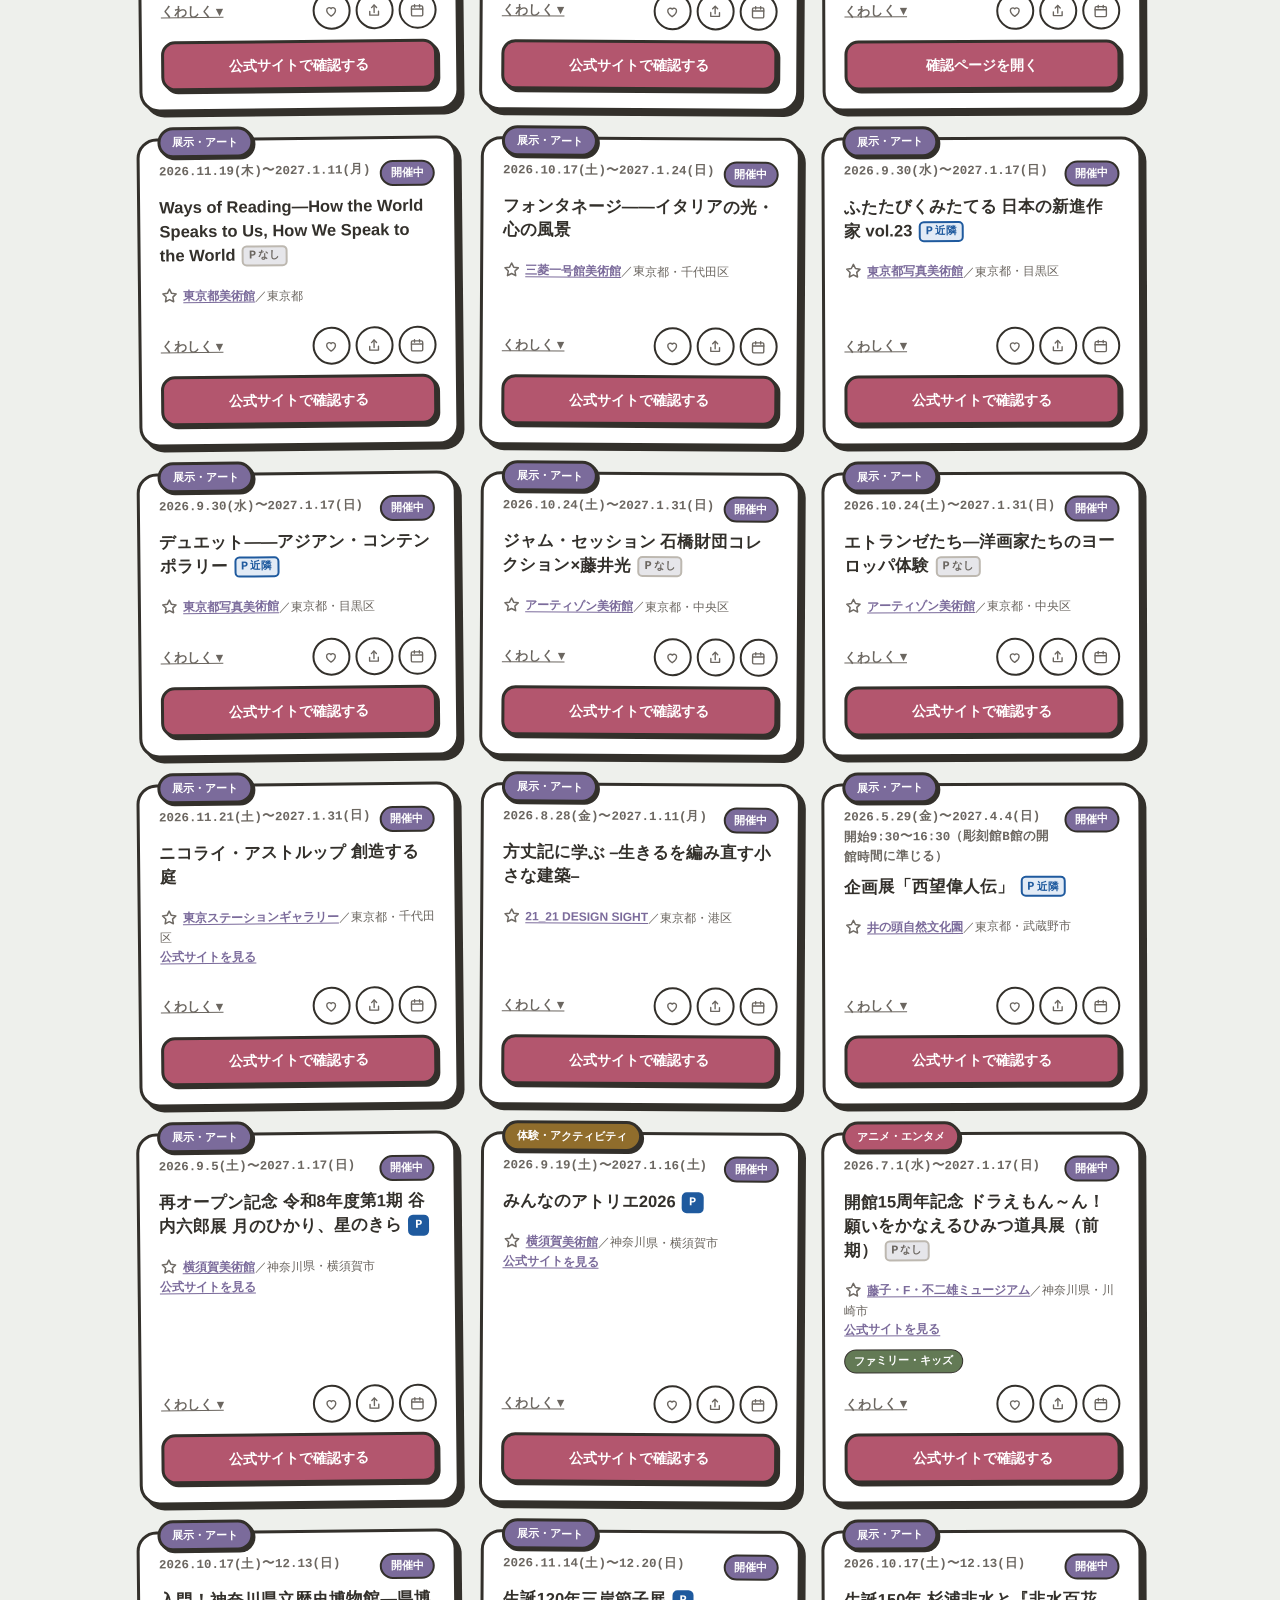
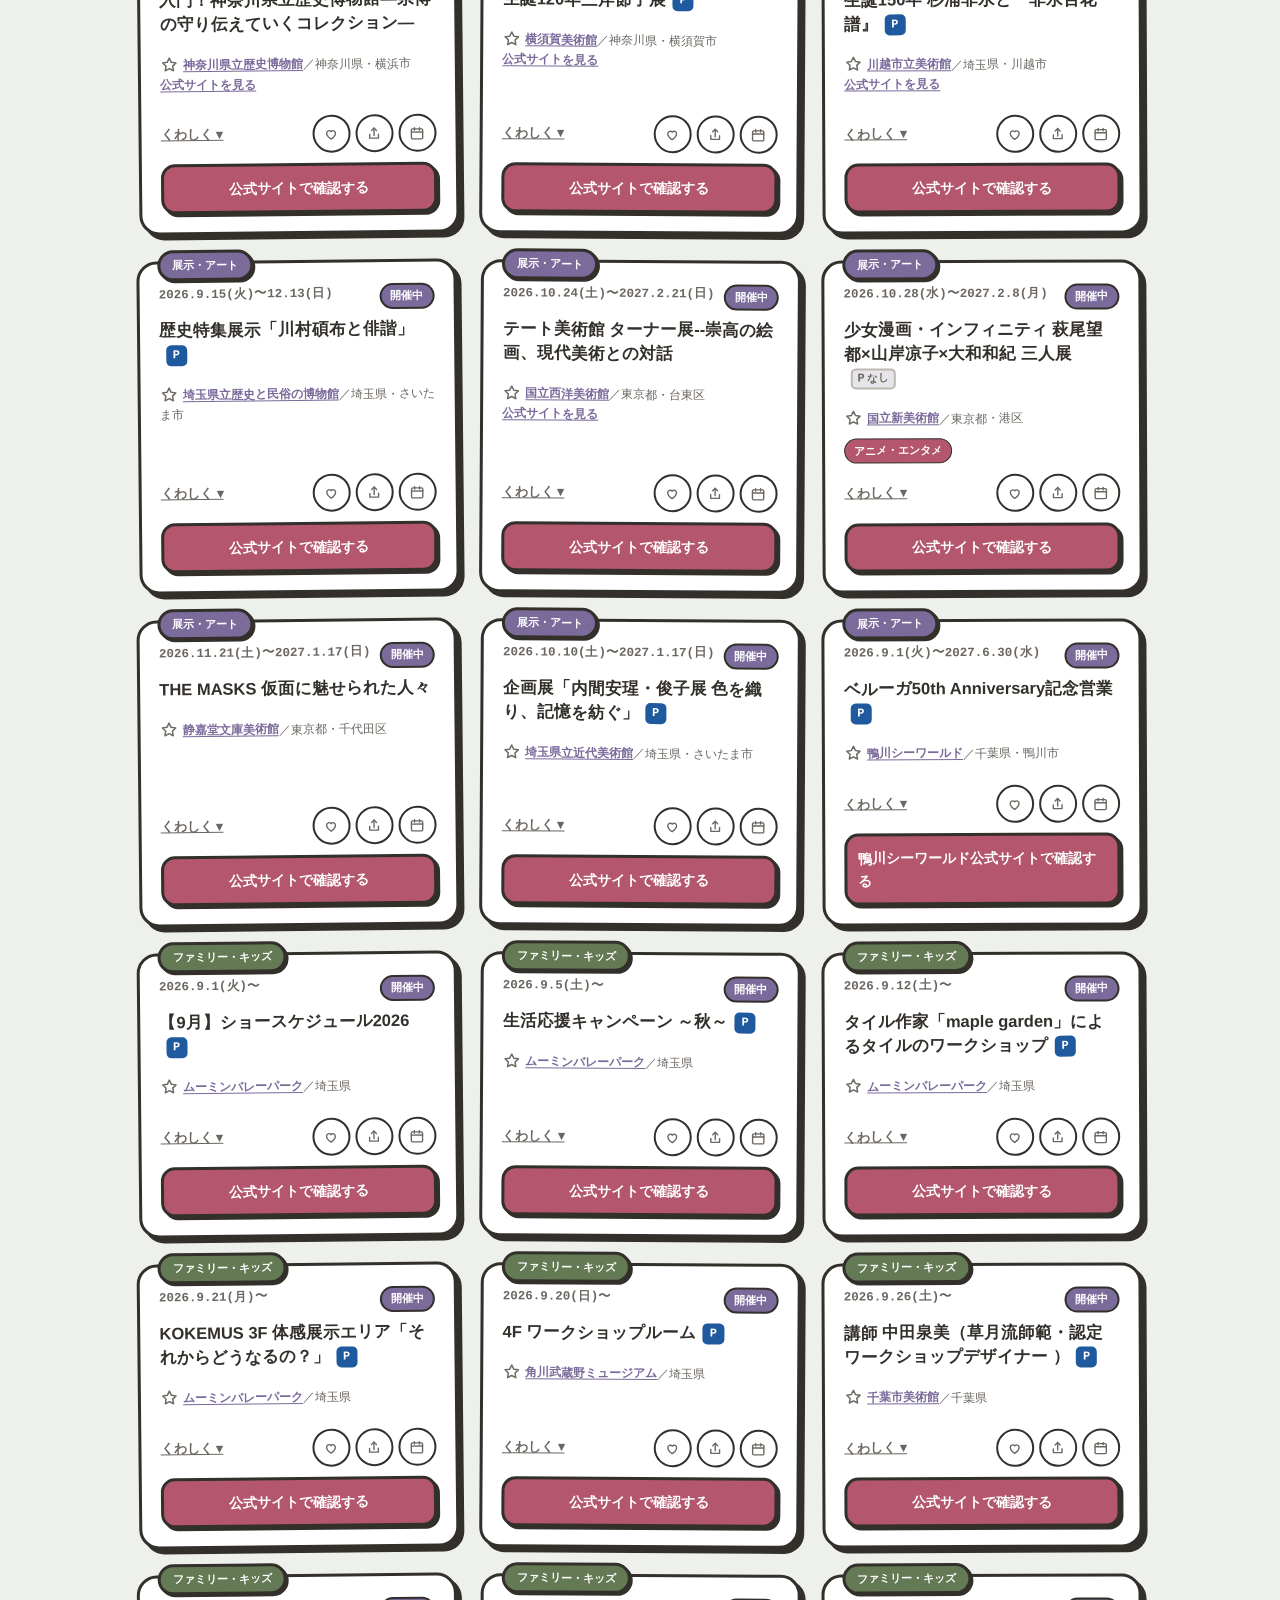
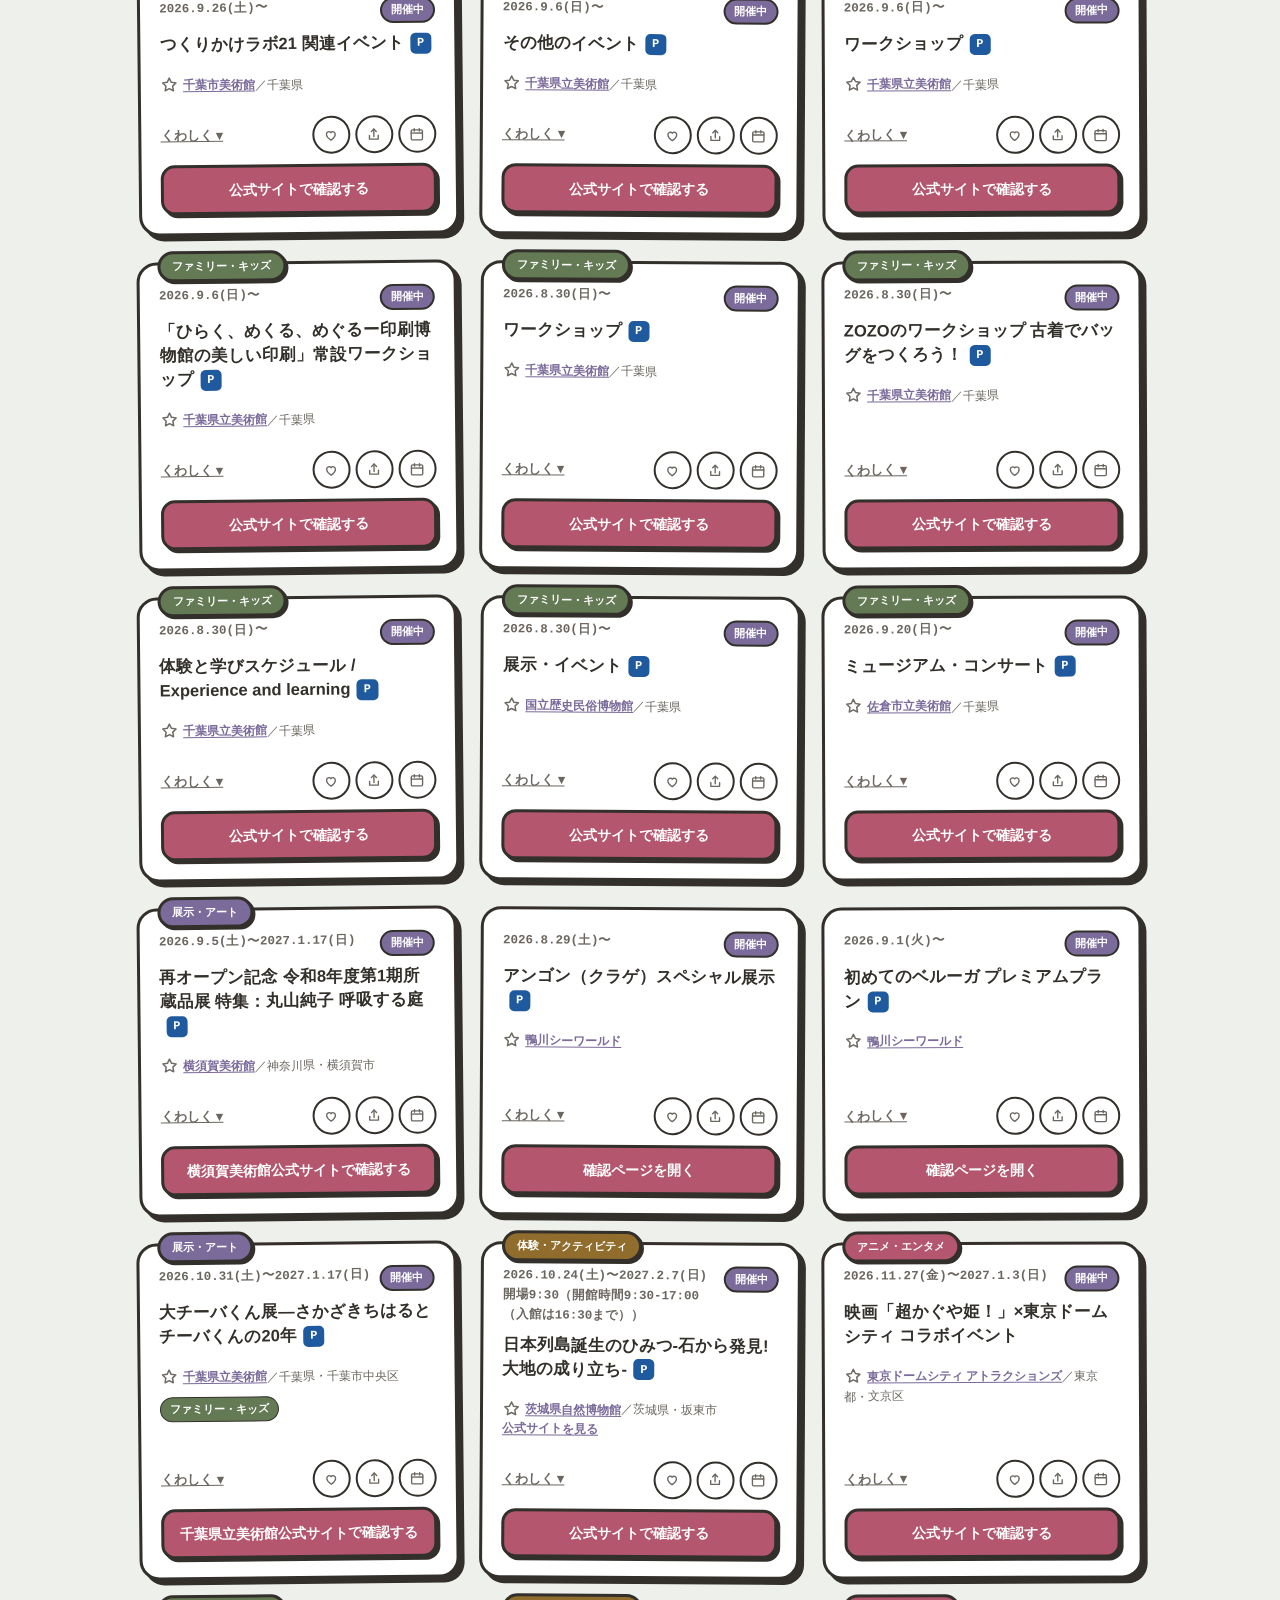
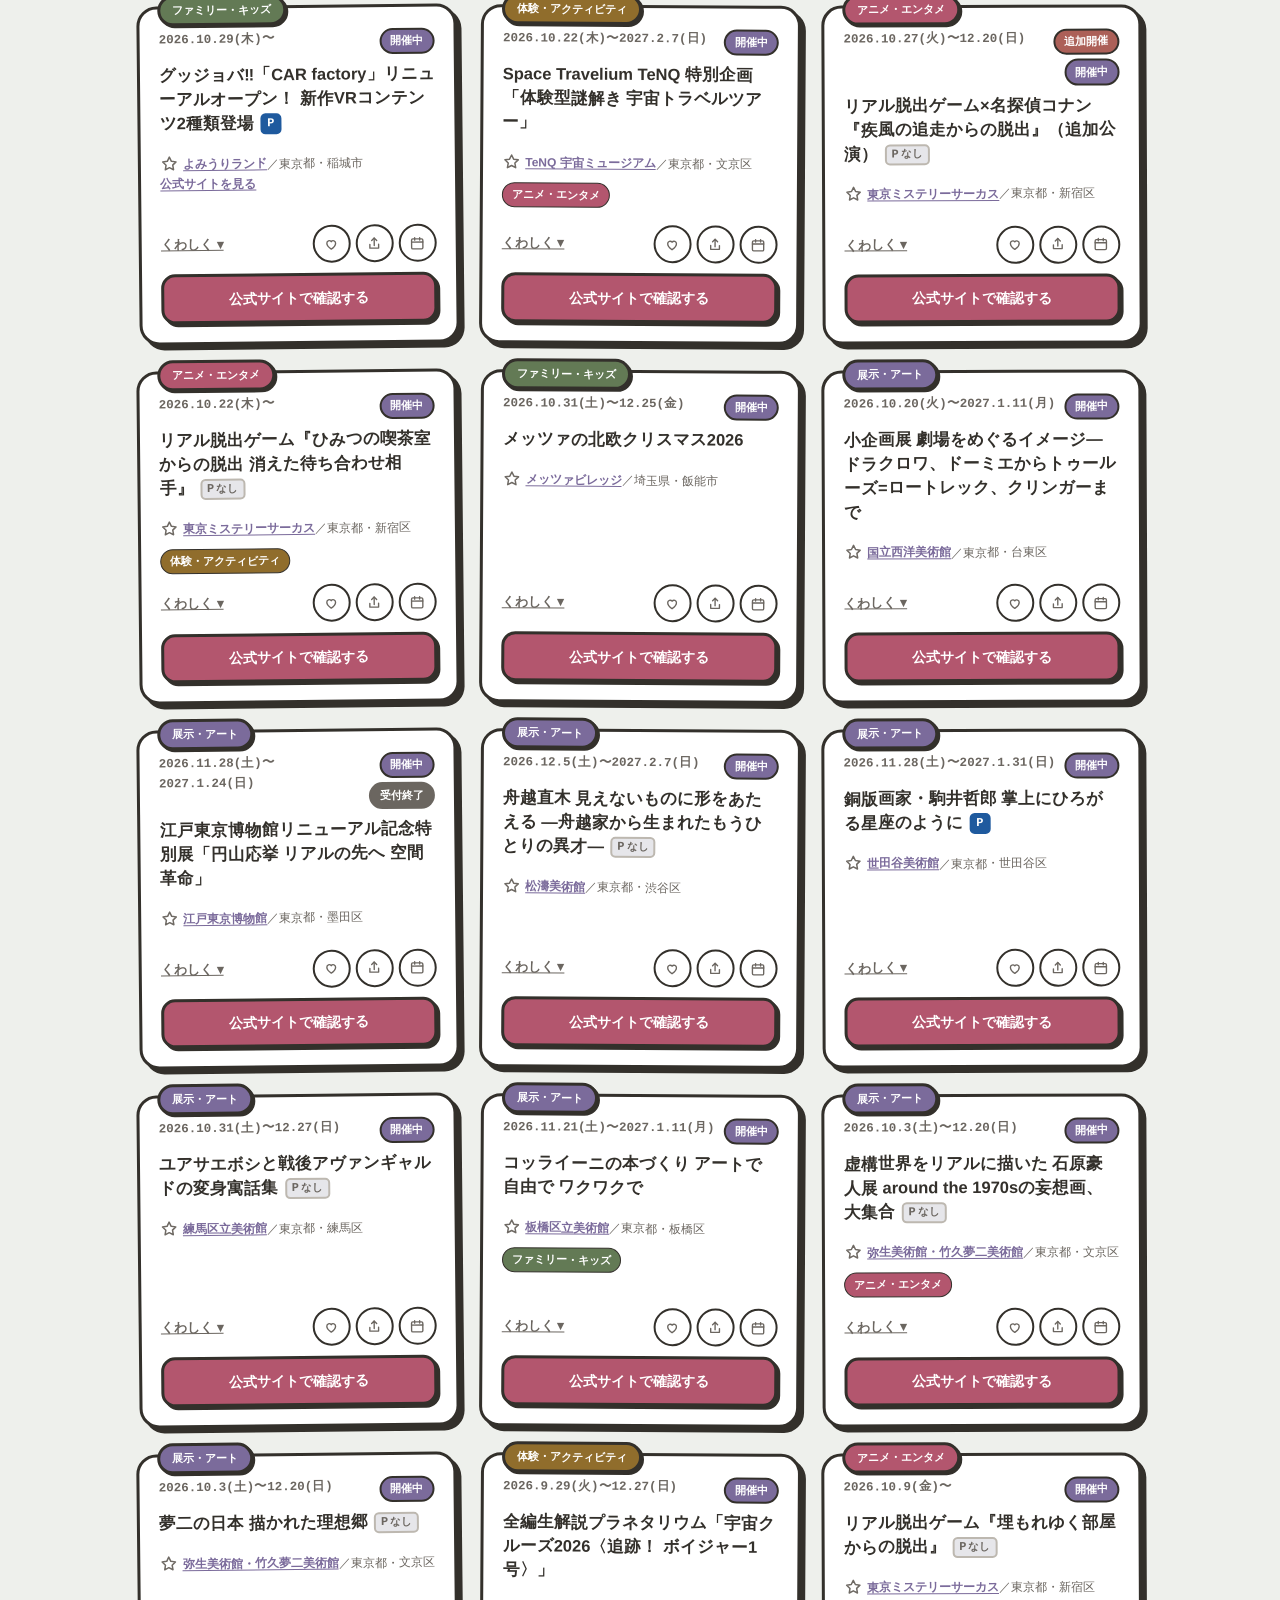
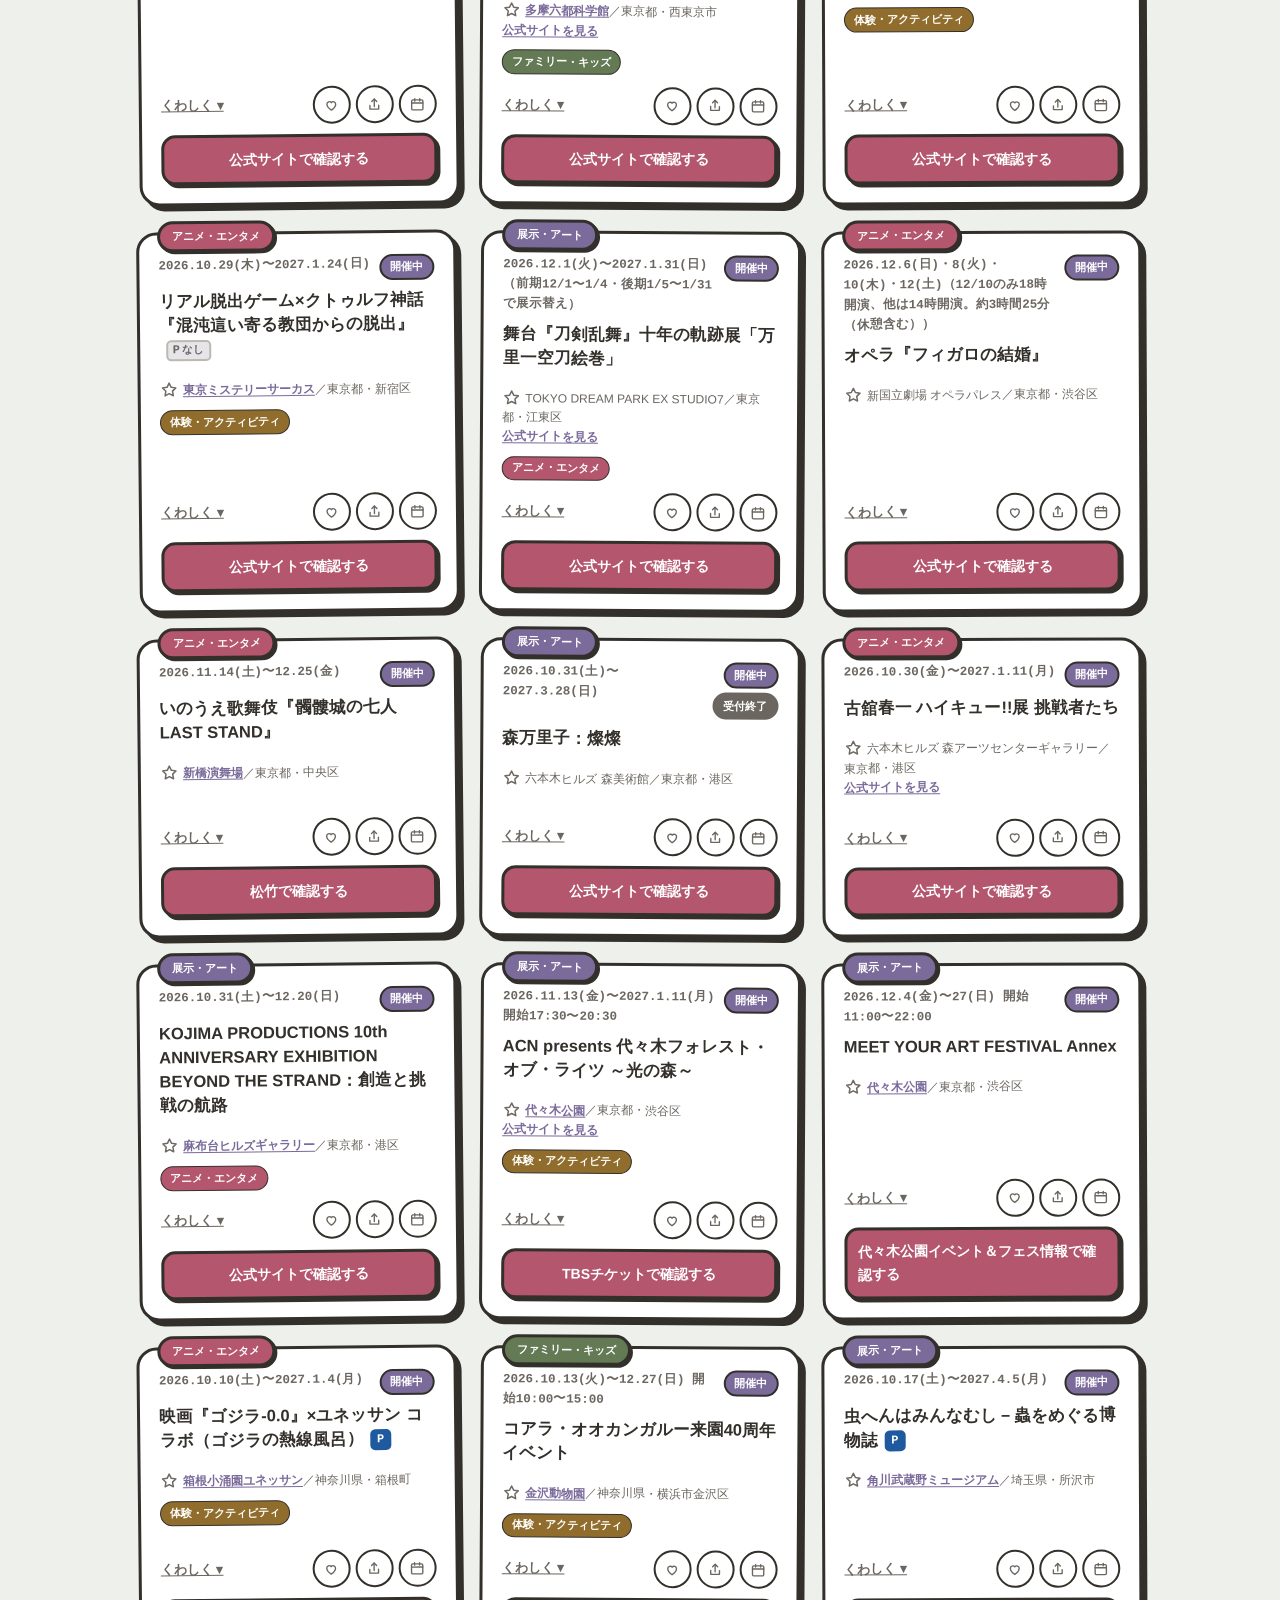
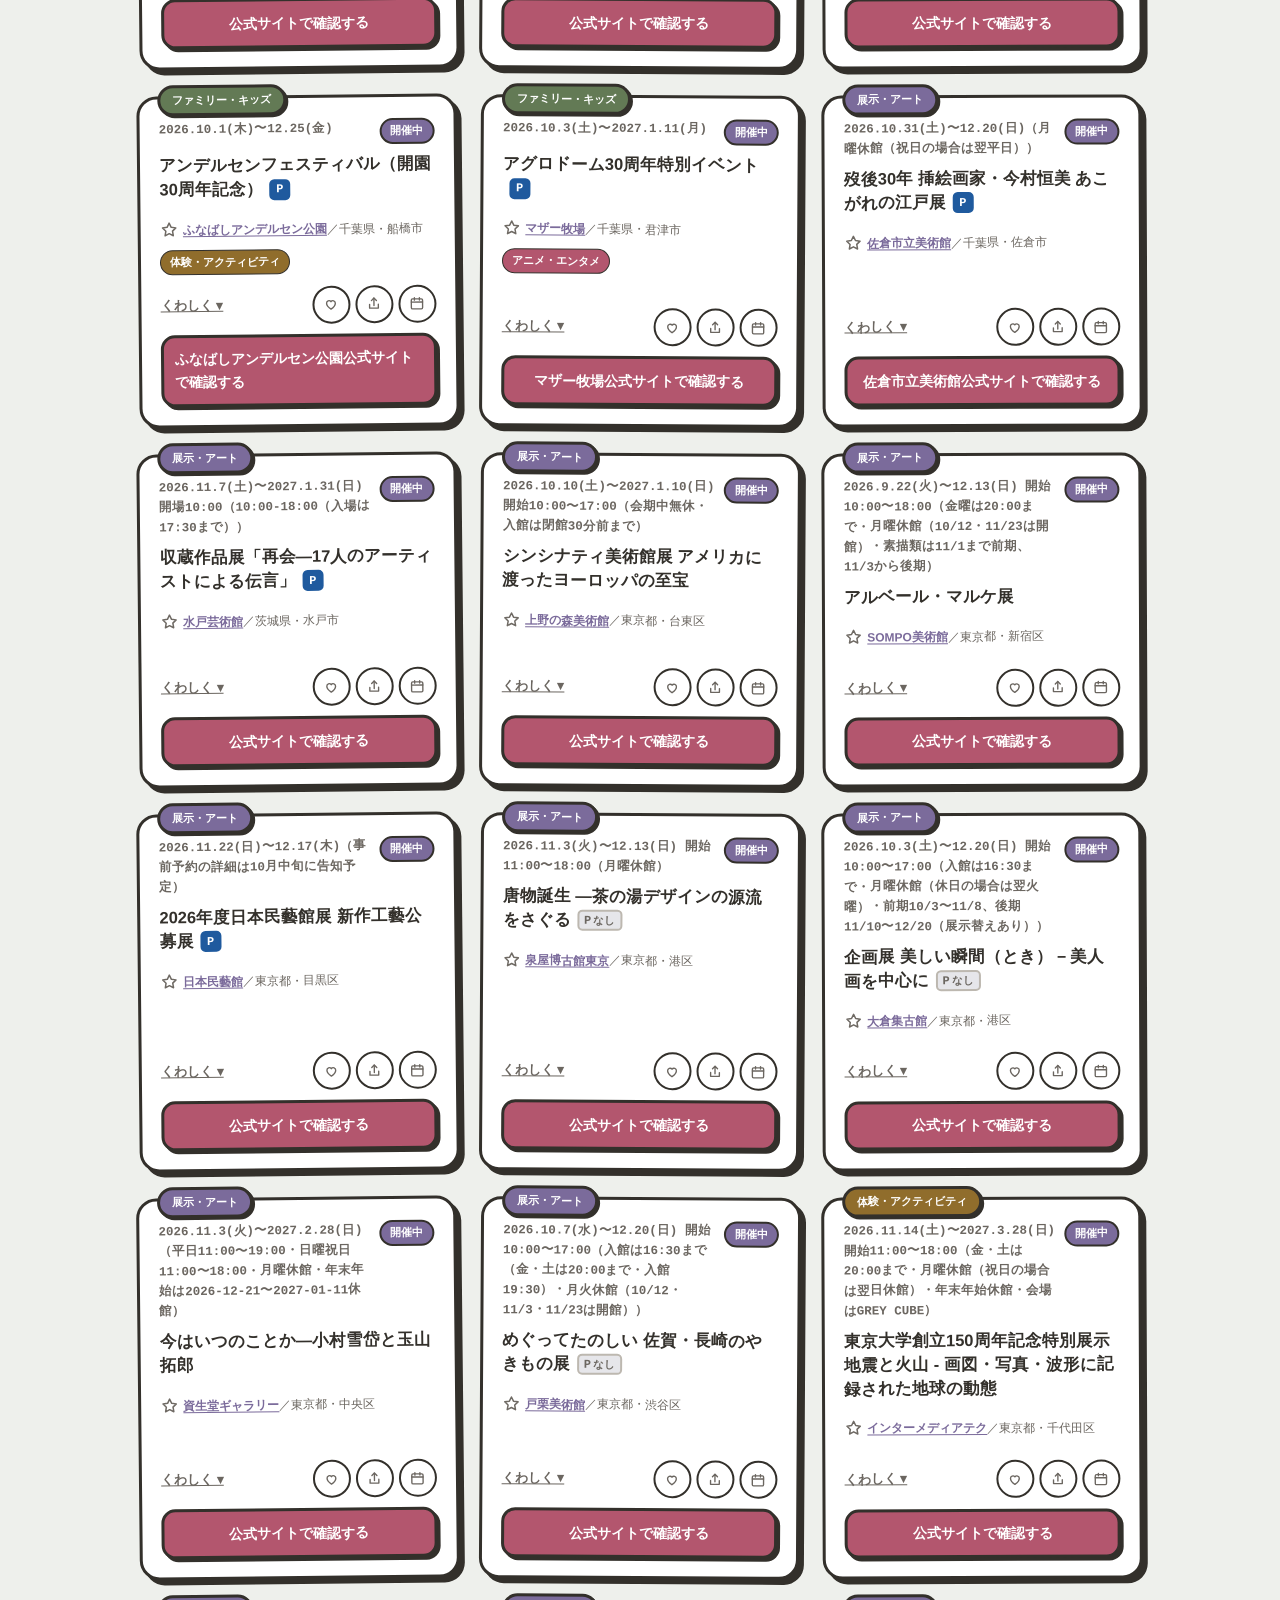
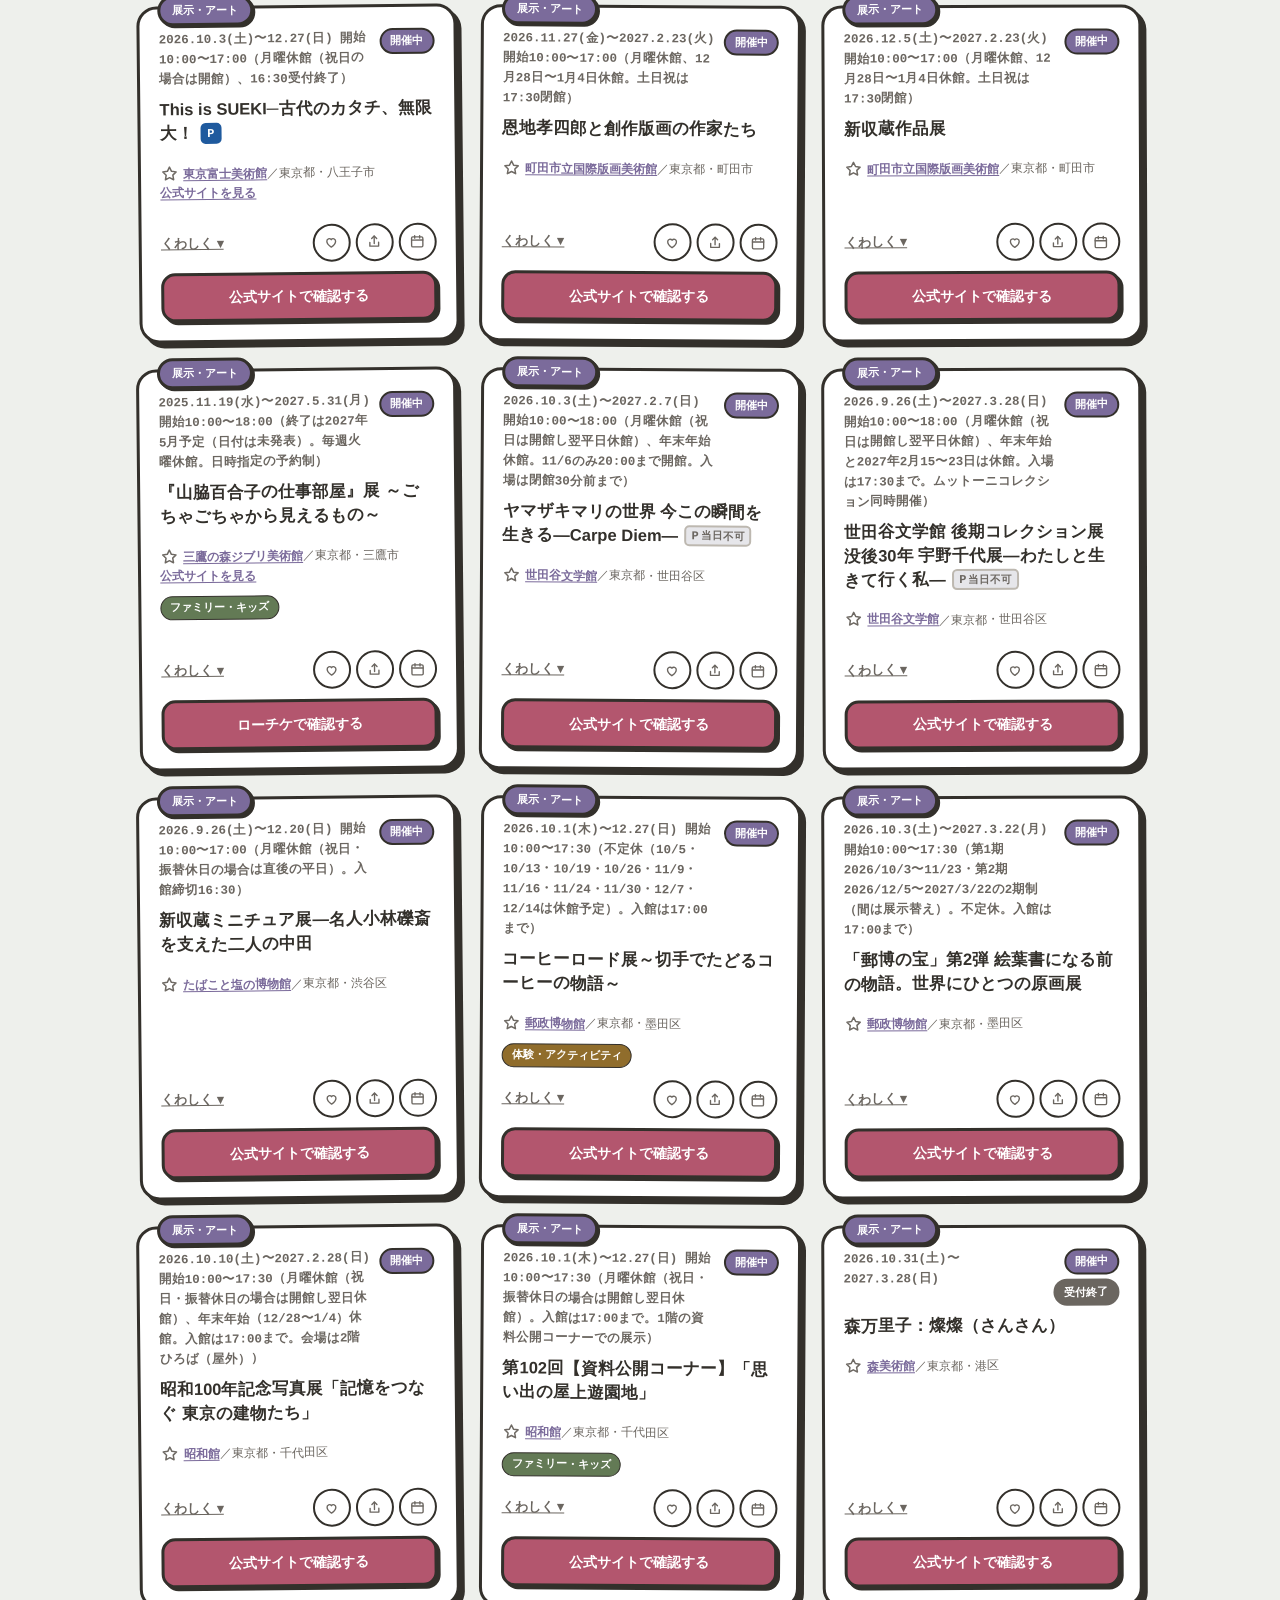
==== commit 8f953e35: "今週のボードを、画面を占有するストーリー型の見た目にする ページごとに色の違う地を全面に敷き、白い大きな文字・白い札・下に固定したボタンで見せる。 前へ／次へは見えなくし、タップの位置と矢印キーで進め" ====
--- a/index.html
+++ b/index.html
@@ -902,41 +902,63 @@
 
     <!-- 今週のボード（更新後に初めて開いたとき／日付のボタンから。ui-weekly.js・設計書 第5.16節） -->
     <div
-      class="map-sheet onb-sheet"
+      class="map-sheet wk-sheet"
       id="weeklySheet"
       role="dialog"
       aria-modal="true"
       aria-labelledby="weeklyTitle"
       hidden
     >
-      <div class="map-sheet-inner onb-inner wk-inner" tabindex="-1">
-        <div class="wk-bars" id="weeklyBars" aria-hidden="true"></div>
-        <div class="wk-top">
-          <p class="wk-who" id="weeklyTitle">今週のイベントボード</p>
-          <div class="wk-ctl">
-            <button
-              type="button"
-              class="popover-close wk-pause"
-              id="weeklyPause"
-              aria-pressed="false"
-              aria-label="自動で進むのを止める"
-            ></button>
-            <button
-              type="button"
-              class="popover-close"
-              id="weeklyClose"
-              aria-label="とじる"
-            >
-              ×
-            </button>
-          </div>
-        </div>
-        <div class="wk-body" id="weeklyBody"></div>
-        <div class="wk-foot">
-          <button type="button" class="map-btn" id="weeklyPrev">前へ</button>
-          <span class="wk-count" id="weeklyCount" aria-hidden="true"></span>
-          <button type="button" class="map-btn" id="weeklyNext">次へ</button>
-        </div>
+      <div class="wk-inner" tabindex="-1">
+        <div class="wk-col">
+          <div class="wk-bars" id="weeklyBars" aria-hidden="true"></div>
+          <div class="wk-top">
+            <p class="wk-who">
+              <span class="wk-av" aria-hidden="true">
+                <svg
+                  width="16"
+                  height="16"
+                  viewBox="0 0 24 24"
+                  fill="none"
+                  stroke="currentColor"
+                  stroke-width="2.2"
+                  stroke-linejoin="round"
+                >
+                  <path d="M12 3l2 6 6 2-6 2-2 6-2-6-6-2 6-2z" />
+                </svg>
+              </span>
+              <span id="weeklyTitle">今週のイベントボード</span>
+              <span class="wk-when" id="weeklyWhen"></span>
+            </p>
+            <div class="wk-ctl">
+              <button
+                type="button"
+                class="wk-round wk-pause"
+                id="weeklyPause"
+                aria-pressed="false"
+                aria-label="自動で進むのを止める"
+              ></button>
+              <button
+                type="button"
+                class="wk-round"
+                id="weeklyClose"
+                aria-label="とじる"
+              >
+                ×
+              </button>
+            </div>
+          </div>
+          <span class="sr-only" id="weeklyCount"></span>
+          <div class="wk-body" id="weeklyBody"></div>
+          <div class="wk-cta" id="weeklyCta"></div>
+        </div>
+        <!-- ふだんは見えない前へ／次へ。キーボードと読み上げの人用で、フォーカスが来たときだけ出る -->
+        <button type="button" class="wk-step wk-prev" id="weeklyPrev">
+          前へ
+        </button>
+        <button type="button" class="wk-step wk-next" id="weeklyNext">
+          次へ
+        </button>
       </div>
     </div>
 
--- a/assets/app.css
+++ b/assets/app.css
@@ -4674,8 +4674,9 @@
 /* ---------- ようこそカードと今週のボード（設計書 第5.15・5.16節） ----------
    骨格は .map-sheet / .map-sheet-inner を使い回す。夜・昼の空モードの色（--sheet・--text・各 tint）は
    .map-sheet-inner の規則がそのまま効くので、ここでは大きさと中身だけを定める。
-   地図シートと違い、全画面ではなくスマホでも中央のカードにする（一覧の前に出る案内なので、
-   背面が見えているほうが「閉じれば元の画面に戻る」ことが伝わる）。 */
+   ようこそカードは、地図シートと違い、全画面ではなくスマホでも中央のカードにする（一覧の前に出る
+   案内なので、背面が見えているほうが「閉じれば元の画面に戻る」ことが伝わる）。
+   今週のボードは、画面を占有する（.wk-*。下）。 */
 .onb-sheet {
   align-items: center;
   justify-content: center;
@@ -4780,50 +4781,76 @@
   flex: 0 0 auto;
   min-width: 9em;
   margin-left: auto;
-}
-
-/* 今週のボード */
+  /* 全 button に text-align:left を掛けているため、幅を広げた主ボタンは文字が左に寄る */
+  text-align: center;
+}
+
+/* 今週のボード：画面を占有するストーリー。ページごとに色の違う地の上へ、白い大きな文字を置く。
+   色は昼夜の空モードの変数を使わず固定する。地が昼夜で変わらない濃い色なので、白い文字の対比が
+   どの時間帯でも同じに保てるため（どの色も白との対比は 4.5:1 以上）。
+   中身は幅 520px の列に収め、広い画面では地だけが全面に広がる。 */
+.wk-sheet {
+  align-items: stretch;
+  padding: 0;
+  background: #33302b;
+}
 .wk-inner {
-  height: min(720px, 100%);
-}
-.wk-inner[data-page="total"] {
-  --wk-tint: var(--grape-tint);
+  position: relative;
+  --wk-ink: #33302b;
+  --wk-mute: #5f5a54;
+  display: flex;
+  flex-direction: column;
+  width: 100%;
+  height: 100%;
+  overflow: hidden;
+  background: linear-gradient(160deg, #7b6b9b, #b3566e);
+  color: #fff;
+}
+.wk-inner:focus {
+  outline: none;
 }
 .wk-inner[data-page="fav"] {
-  --wk-tint: var(--pink-tint);
+  background: linear-gradient(160deg, #906d2c, #b3566e);
 }
 .wk-inner[data-page="weekend"] {
-  --wk-tint: var(--sunny-tint);
+  background: linear-gradient(160deg, #b3566e, #a36644);
 }
 .wk-inner[data-page="free"] {
-  --wk-tint: var(--lime-tint);
+  background: linear-gradient(160deg, #4b7e72, #527b86);
 }
 .wk-inner[data-page="movies"] {
-  --wk-tint: var(--sky-tint);
+  background: linear-gradient(160deg, #527b86, #7b6b9b);
 }
 .wk-inner[data-page="last"] {
-  --wk-tint: var(--teal-tint);
+  background: linear-gradient(160deg, #33302b, #7b6b9b);
+}
+.wk-col {
+  display: flex;
+  flex-direction: column;
+  width: min(520px, 100%);
+  height: 100%;
+  margin: 0 auto;
 }
 /* 進捗の棒。いま見ているページの棒だけが animation で満ちていき、満ちきると次へ送る（ui-weekly.js）。
    幅ではなく transform で動かすので、レイアウトを触らない */
 .wk-bars {
   display: flex;
+  flex: none;
   gap: 4px;
-  padding: 0.8rem 0.9rem 0.3rem;
+  padding: max(14px, env(safe-area-inset-top)) 14px 8px;
 }
 .wk-bar {
   position: relative;
   flex: 1;
-  height: 5px;
+  height: 4px;
   overflow: hidden;
-  border-radius: 3px;
-  background: var(--neutral-bg-2);
+  border-radius: 9px;
+  background: rgba(255, 255, 255, 0.35);
 }
 .wk-fill {
   position: absolute;
   inset: 0;
-  border-radius: 3px;
-  background: var(--text);
+  background: #fff;
   transform: scaleX(0);
   transform-origin: left;
 }
@@ -4844,20 +4871,56 @@
 }
 .wk-top {
   display: flex;
+  flex: none;
   align-items: center;
   justify-content: space-between;
   gap: 0.6rem;
-  padding: 0.3rem 0.9rem 0.6rem;
+  padding: 2px 14px;
 }
 .wk-who {
+  display: flex;
+  align-items: center;
+  gap: 8px;
+  min-width: 0;
   margin: 0;
-  font-family: var(--font-display);
-  font-weight: 900;
-  font-size: 15px;
+  font-size: 12px;
+  font-weight: 700;
+}
+.wk-av {
+  display: grid;
+  flex: none;
+  place-items: center;
+  width: 28px;
+  height: 28px;
+  border: 2px solid var(--wk-ink);
+  border-radius: 50%;
+  background: #fff;
+  color: var(--wk-ink);
+}
+.wk-when {
+  font-weight: 500;
+  opacity: 0.92;
 }
 .wk-ctl {
   display: flex;
+  flex: none;
   gap: 0.4rem;
+}
+/* 色つきの地の上の丸いボタン。白い縁と白い印で、地の色が変わっても読める */
+.wk-round {
+  display: flex;
+  align-items: center;
+  justify-content: center;
+  width: 40px;
+  height: 40px;
+  padding: 0;
+  border: 2px solid #fff;
+  border-radius: 50%;
+  background: rgba(255, 255, 255, 0.15);
+  color: #fff;
+  font-size: 18px;
+  font-weight: 700;
+  line-height: 1;
 }
 .wk-pause .ico-play {
   display: none;
@@ -4868,16 +4931,17 @@
 .wk-pause[aria-pressed="true"] .ico-play {
   display: block;
 }
+/* 中身は縦の真ん中に置く。溢れるときは、上が切れないよう auto の余白で寄せてからスクロールさせる */
 .wk-body {
+  display: flex;
   flex: 1;
+  flex-direction: column;
   min-height: 0;
   overflow-y: auto;
-  padding: 1rem 1.2rem 1.1rem;
-  border-top: 3px solid var(--ink);
-  border-bottom: 3px solid var(--ink);
-  background: var(--wk-tint, var(--sky-tint));
+  padding: 0.6rem 22px;
 }
 .wk-page {
+  margin: auto 0;
   animation: wk-in 0.3s ease;
 }
 @keyframes wk-in {
@@ -4888,63 +4952,64 @@
 }
 .wk-h {
   text-wrap: balance;
-  margin: 0 0 0.5rem;
+  margin: 0 0 0.6rem;
   font-family: var(--font-display);
   font-weight: 900;
-  font-size: 20px;
-  line-height: 1.4;
+  font-size: 30px;
+  line-height: 1.3;
+  text-shadow: 3px 3px 0 rgba(0, 0, 0, 0.18);
 }
 .wk-kicker,
 .wk-range {
   margin: 0;
-  font-size: 12.5px;
-  font-weight: 700;
-  color: var(--text-soft);
+  font-size: 14px;
+  opacity: 0.95;
 }
 .wk-big {
-  margin: 0 0 0.2rem;
+  margin: 0.3rem 0;
   font-family: var(--font-mono);
   font-weight: 700;
-  font-size: 40px;
-  line-height: 1.15;
+  font-size: 64px;
+  line-height: 1;
 }
 .wk-big small {
   margin-left: 0.15em;
-  font-size: 16px;
+  font-size: 20px;
 }
 .wk-sub,
-.wk-note {
+.wk-note,
+.wk-text {
   margin: 0 0 0.6rem;
-  font-size: 12.5px;
-  color: var(--text-soft);
+  font-size: 14px;
+  line-height: 1.7;
+  opacity: 0.95;
 }
 .wk-note {
   margin: 0.8rem 0 0;
 }
-.wk-text {
-  margin: 0 0 1rem;
-  font-size: 14px;
-  line-height: 1.75;
-}
-.wk-updates {
+.wk-updates,
+.wk-list {
   display: grid;
-  gap: 0.4rem;
-  margin: 0.5rem 0 0;
+  gap: 8px;
+  margin: 14px 0 0;
   padding: 0;
   list-style: none;
 }
+/* 白い札。地の色にかかわらず、中の文字はインク色で読める */
+.wk-updates li,
+.wk-item {
+  border: 2.5px solid var(--wk-ink);
+  border-radius: 14px;
+  background: rgba(255, 255, 255, 0.95);
+  color: var(--wk-ink);
+  box-shadow: 3px 3px 0 rgba(0, 0, 0, 0.25);
+}
 .wk-updates li {
   display: flex;
   align-items: center;
   gap: 0.6rem;
-  padding: 0.45rem 0.75rem;
-  border: 2px solid var(--line);
-  border-radius: 12px;
-  background: var(--sheet);
+  padding: 8px 12px;
   font-size: 13px;
-}
-.wk-updates li.adv {
-  border-color: var(--ink);
 }
 .wk-updates li span {
   flex: 1;
@@ -4955,28 +5020,17 @@
 .wk-updates li em {
   padding: 0 0.55rem;
   border-radius: 999px;
-  background: var(--pink);
-  color: var(--on-accent);
+  background: #b3566e;
+  color: #fff;
   font-size: 11px;
   font-style: normal;
   font-weight: 700;
-}
-.wk-list {
-  display: grid;
-  gap: 0.45rem;
-  margin: 0.5rem 0 0;
-  padding: 0;
-  list-style: none;
 }
 .wk-item {
   display: block;
   width: 100%;
   min-height: 44px;
-  padding: 0.5rem 0.75rem;
-  border: 2px solid var(--ink);
-  border-radius: 12px;
-  background: var(--sheet);
-  color: var(--text);
+  padding: 8px 12px;
   font: inherit;
   text-align: left;
   cursor: pointer;
@@ -4988,73 +5042,136 @@
 }
 .wk-item span {
   display: block;
-  margin-top: 0.1rem;
-  font-size: 11.5px;
-  color: var(--text-soft);
+  margin-top: 2px;
+  font-family: var(--font-mono);
+  font-size: 11px;
+  color: var(--wk-mute);
 }
 .wk-group {
-  margin-top: 0.9rem;
+  margin-top: 14px;
 }
 .wk-group h3 {
   display: flex;
   align-items: center;
   gap: 0.45rem;
   margin: 0;
-  font-size: 13px;
+  font-size: 14px;
 }
 .wk-group h3 em {
   margin-left: auto;
   font-size: 12px;
   font-style: normal;
-  color: var(--text-soft);
+  opacity: 0.95;
 }
 .wk-kind {
   padding: 0 0.5rem;
-  border: 2px solid var(--ink);
+  border: 2px solid var(--wk-ink);
   border-radius: 999px;
-  background: var(--surface);
+  background: #fff;
+  color: var(--wk-ink);
   font-size: 11px;
   font-weight: 700;
-}
-.wk-acts {
-  display: flex;
-  flex-wrap: wrap;
-  gap: 0.5rem;
-  margin-top: 1rem;
-}
-.wk-acts .map-btn,
-.wk-acts .map-btn.primary {
-  flex: 1 1 9em;
-  min-width: 0;
-}
-/* 幅が狭いと「イベント277件を見る」が2行に折れる。縦に並べて1行に収める */
-@media (max-width: 480px) {
-  .wk-acts .map-btn,
-  .wk-acts .map-btn.primary {
-    flex-basis: 100%;
-  }
 }
 .wk-rest {
   margin: 0.3rem 0 0;
-  font-size: 11.5px;
-  color: var(--text-soft);
+  font-size: 12px;
+  opacity: 0.95;
 }
 .wk-art {
   display: flex;
   justify-content: center;
-  margin: 0.2rem 0 0.8rem;
-}
-.wk-foot {
-  display: flex;
-  align-items: center;
-  justify-content: space-between;
-  gap: 0.5rem;
-  padding: 0.6rem 0.9rem 0.8rem;
-}
-.wk-count {
-  font-family: var(--font-mono);
+  margin: 0 0 0.8rem;
+}
+/* 下に固定するボタン。ボタンは縦に並べ、1行に収める */
+.wk-cta {
+  display: flex;
+  flex: none;
+  flex-direction: column;
+  gap: 0.6rem;
+  padding: 0.4rem 22px max(28px, env(safe-area-inset-bottom));
+}
+.wk-cta .map-btn,
+.wk-cta .map-btn.primary {
+  flex: none;
+  min-width: 0;
+  min-height: 48px;
+  padding: 0.6rem 1rem;
+  border-color: var(--wk-ink);
+  font-size: 15px;
+  text-align: center;
+  box-shadow: 3px 3px 0 var(--wk-ink);
+}
+.wk-cta .map-btn {
+  background: #fff;
+  color: var(--wk-ink);
+}
+.wk-cta .map-btn.primary {
+  background: #b3566e;
+  color: #fff;
+}
+.wk-hint {
+  margin: 0;
+  padding-top: 0.4rem;
   font-size: 12px;
-  font-weight: 700;
+  text-align: center;
+  opacity: 0.92;
+}
+/* 前へ／次へ。見た目はタップの位置で進むので要らない。キーボードと読み上げの人にだけ、
+   フォーカスが来たとき、画面の左右の真ん中に出す */
+.wk-step {
+  position: absolute;
+  top: 50%;
+  width: 1px;
+  height: 1px;
+  margin: -1px;
+  padding: 0;
+  overflow: hidden;
+  clip: rect(0, 0, 0, 0);
+  white-space: nowrap;
+  border: 0;
+}
+.wk-step:focus {
+  width: auto;
+  height: auto;
+  min-height: 44px;
+  margin: -22px 0 0;
+  padding: 0.4rem 1rem;
+  overflow: visible;
+  clip: auto;
+  border: 2.5px solid var(--wk-ink);
+  border-radius: 999px;
+  background: #fff;
+  color: var(--wk-ink);
+  font-size: 14px;
+  font-weight: 700;
+  box-shadow: 3px 3px 0 var(--wk-ink);
+}
+.wk-step[disabled] {
+  display: none;
+}
+.wk-prev {
+  left: 0.8rem;
+}
+.wk-next {
+  right: 0.8rem;
+}
+/* 背の低い画面（小さいスマホ・横向き）では、文字と数字を縮めて、1ページが収まるようにする */
+@media (max-height: 720px) {
+  .wk-h {
+    font-size: 24px;
+  }
+  .wk-big {
+    font-size: 48px;
+  }
+  .wk-art {
+    display: none;
+  }
+  .wk-group {
+    margin-top: 10px;
+  }
+  .wk-cta {
+    padding-bottom: max(16px, env(safe-area-inset-bottom));
+  }
 }
 @media (prefers-reduced-motion: reduce) {
   .wk-page {
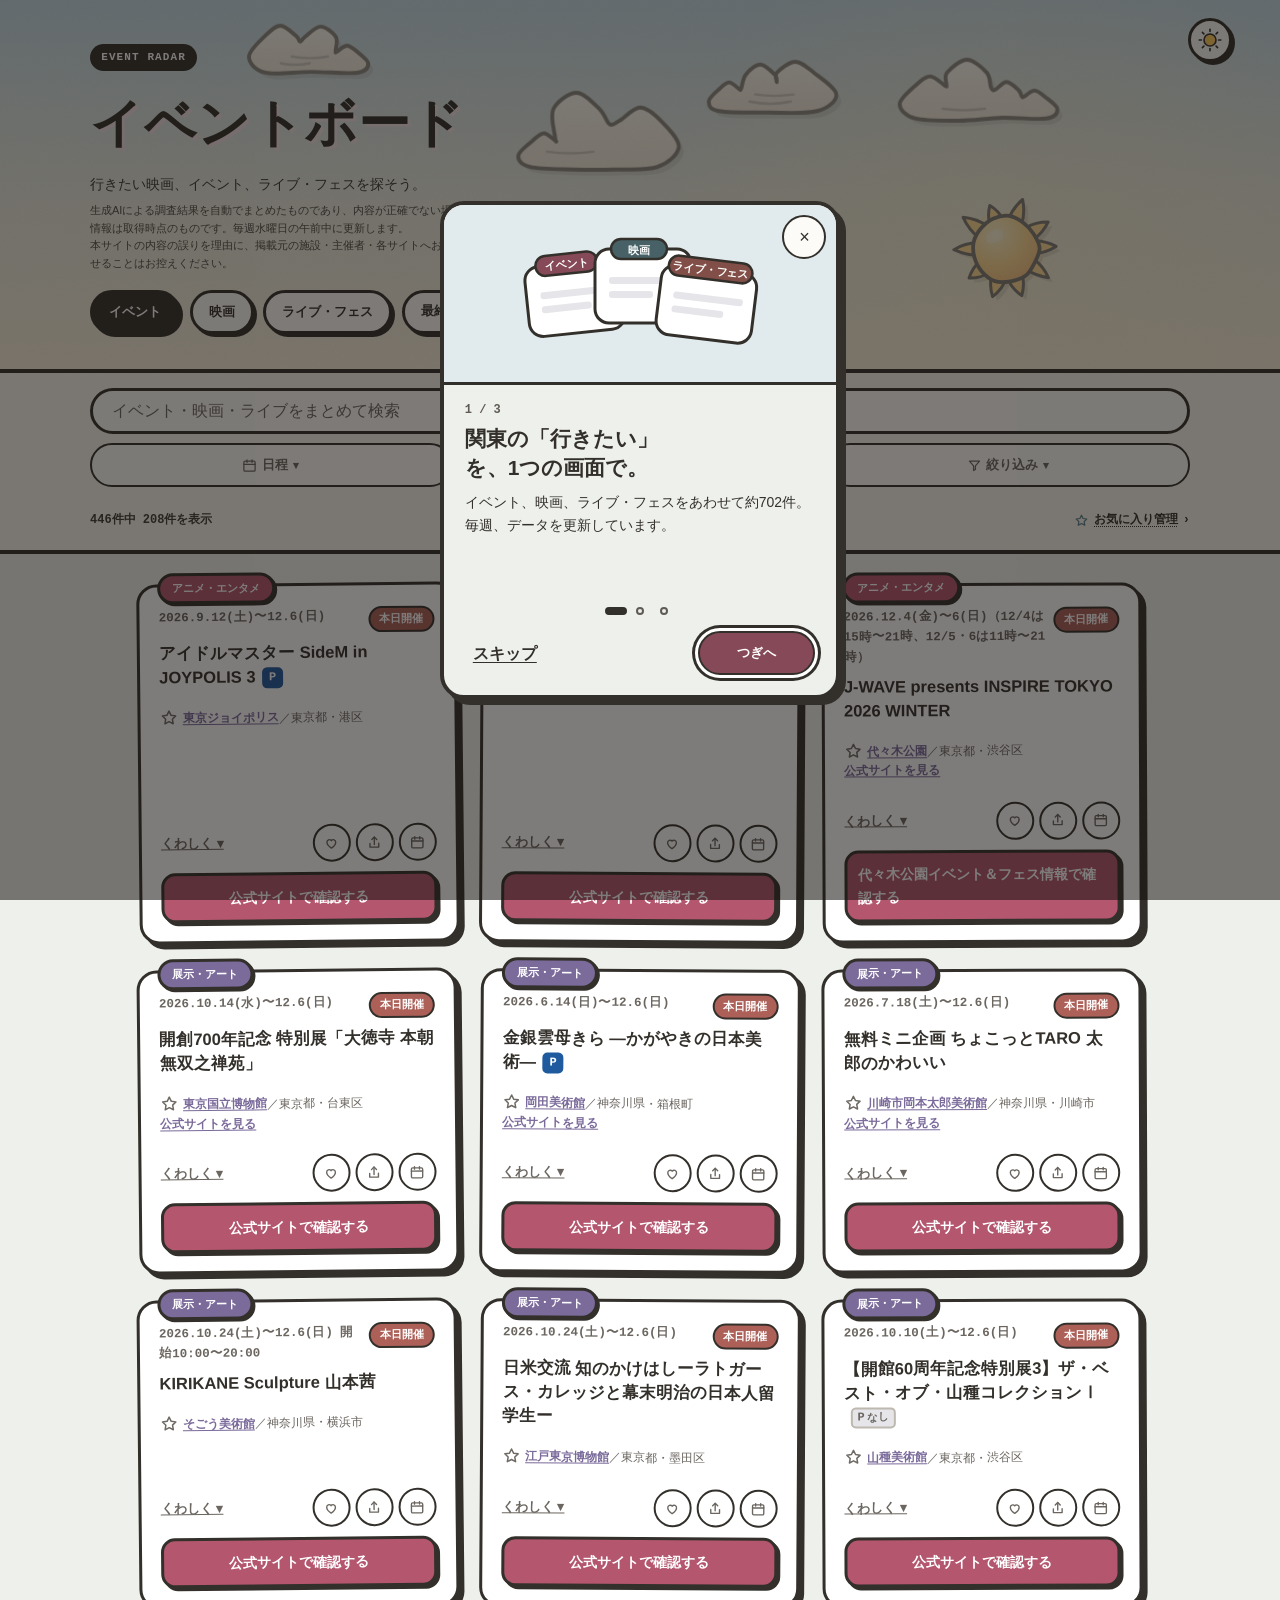
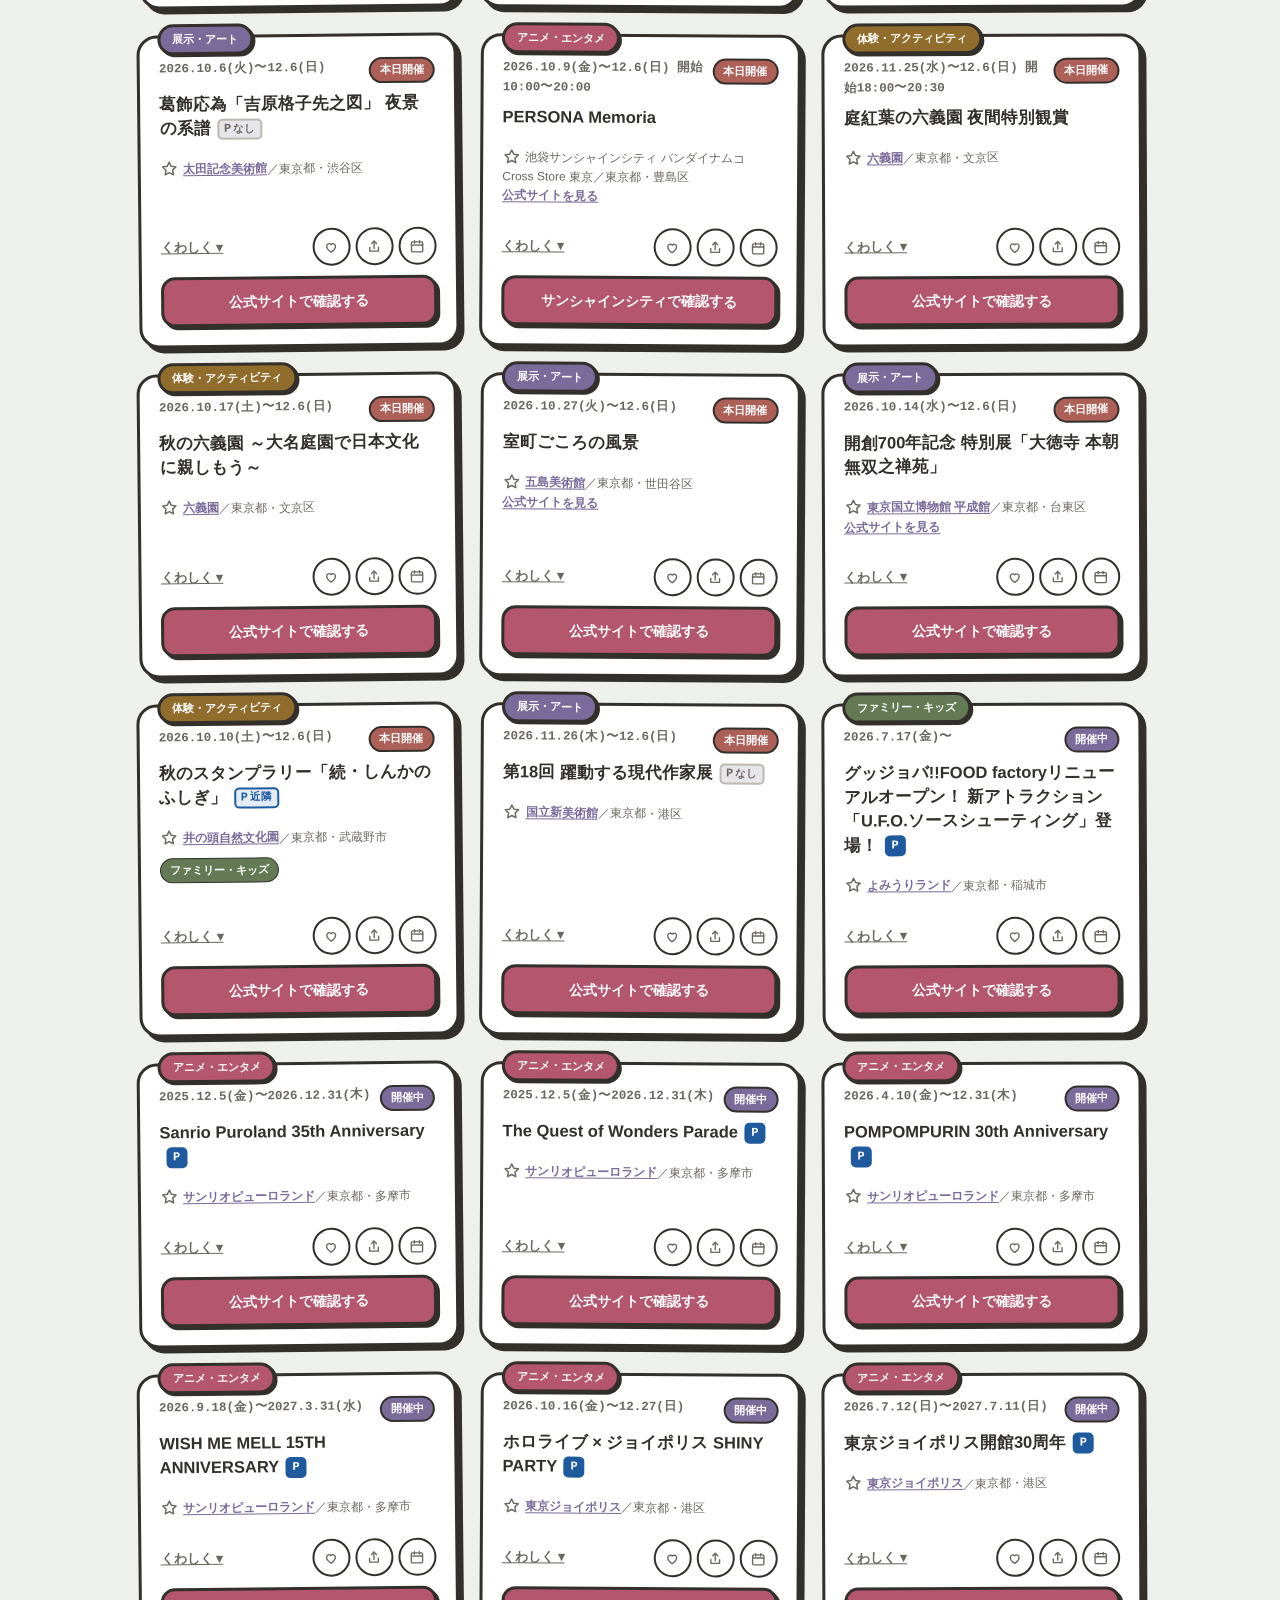
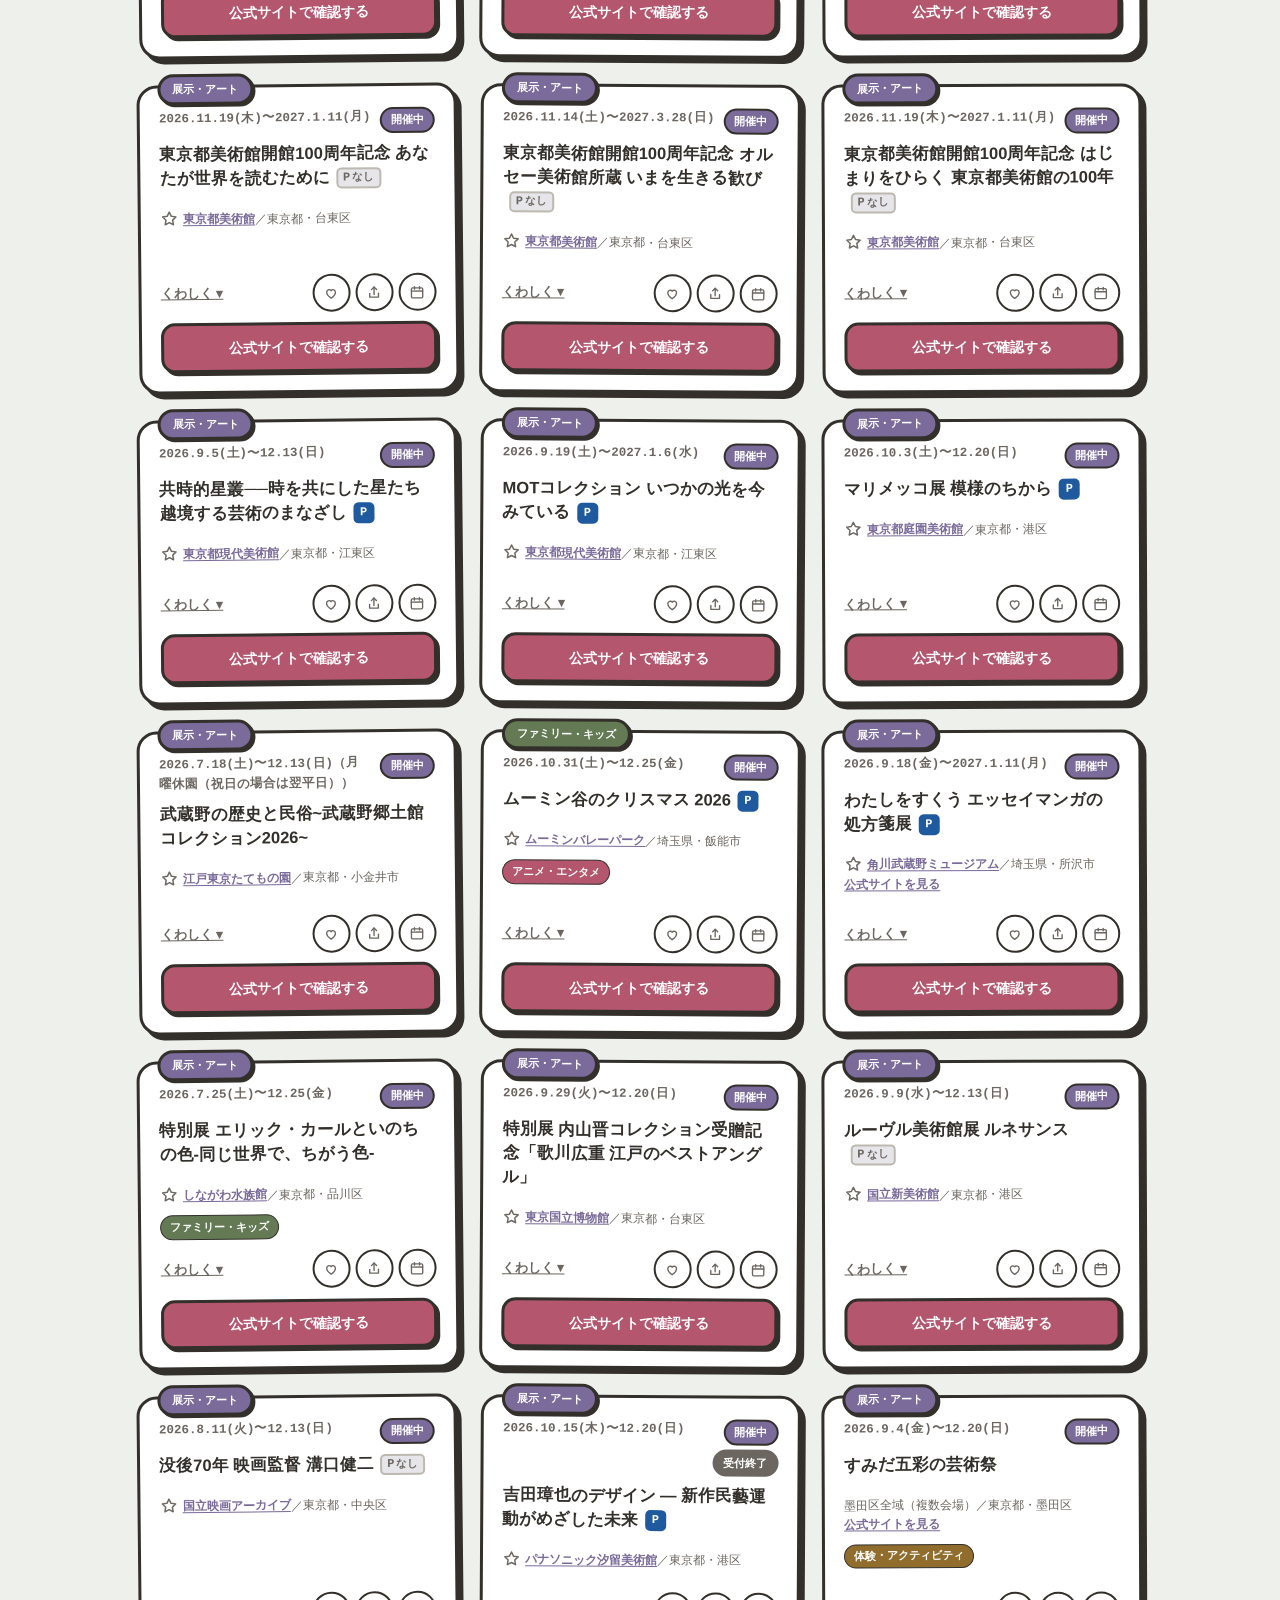
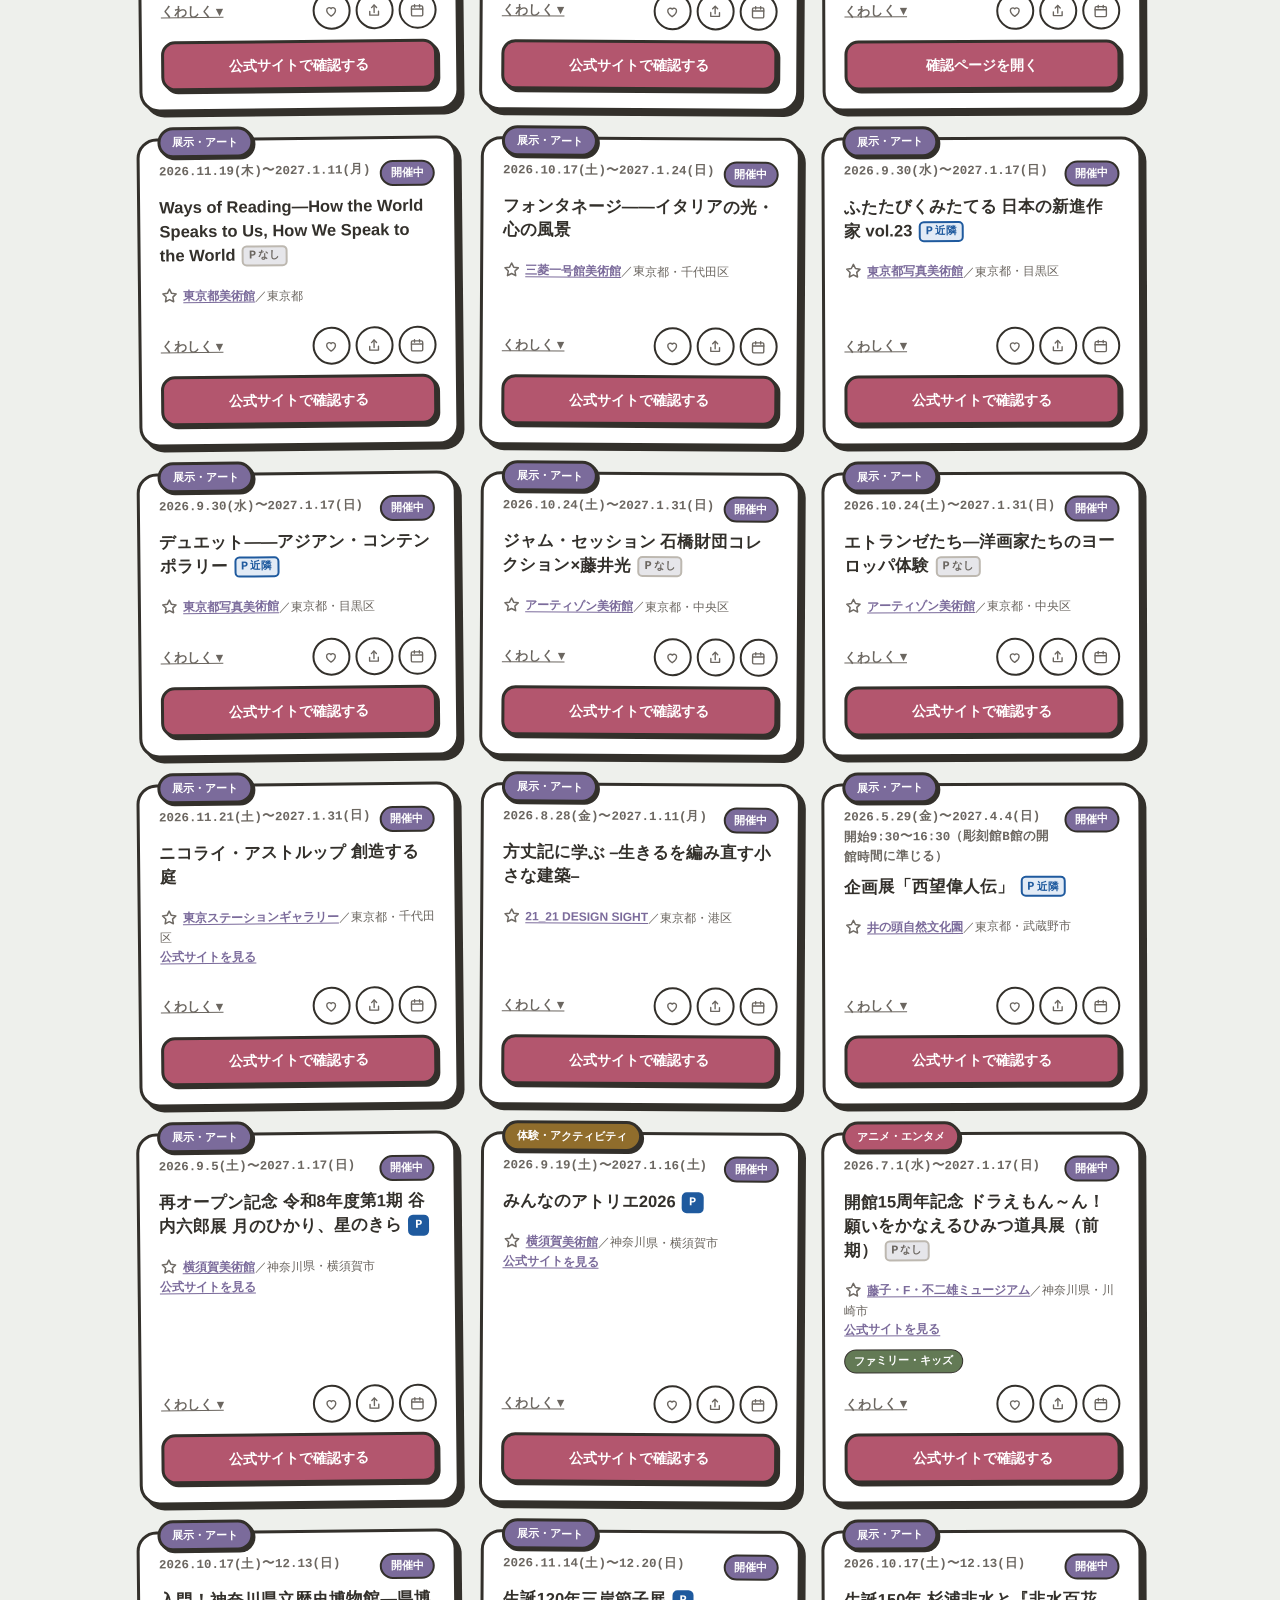
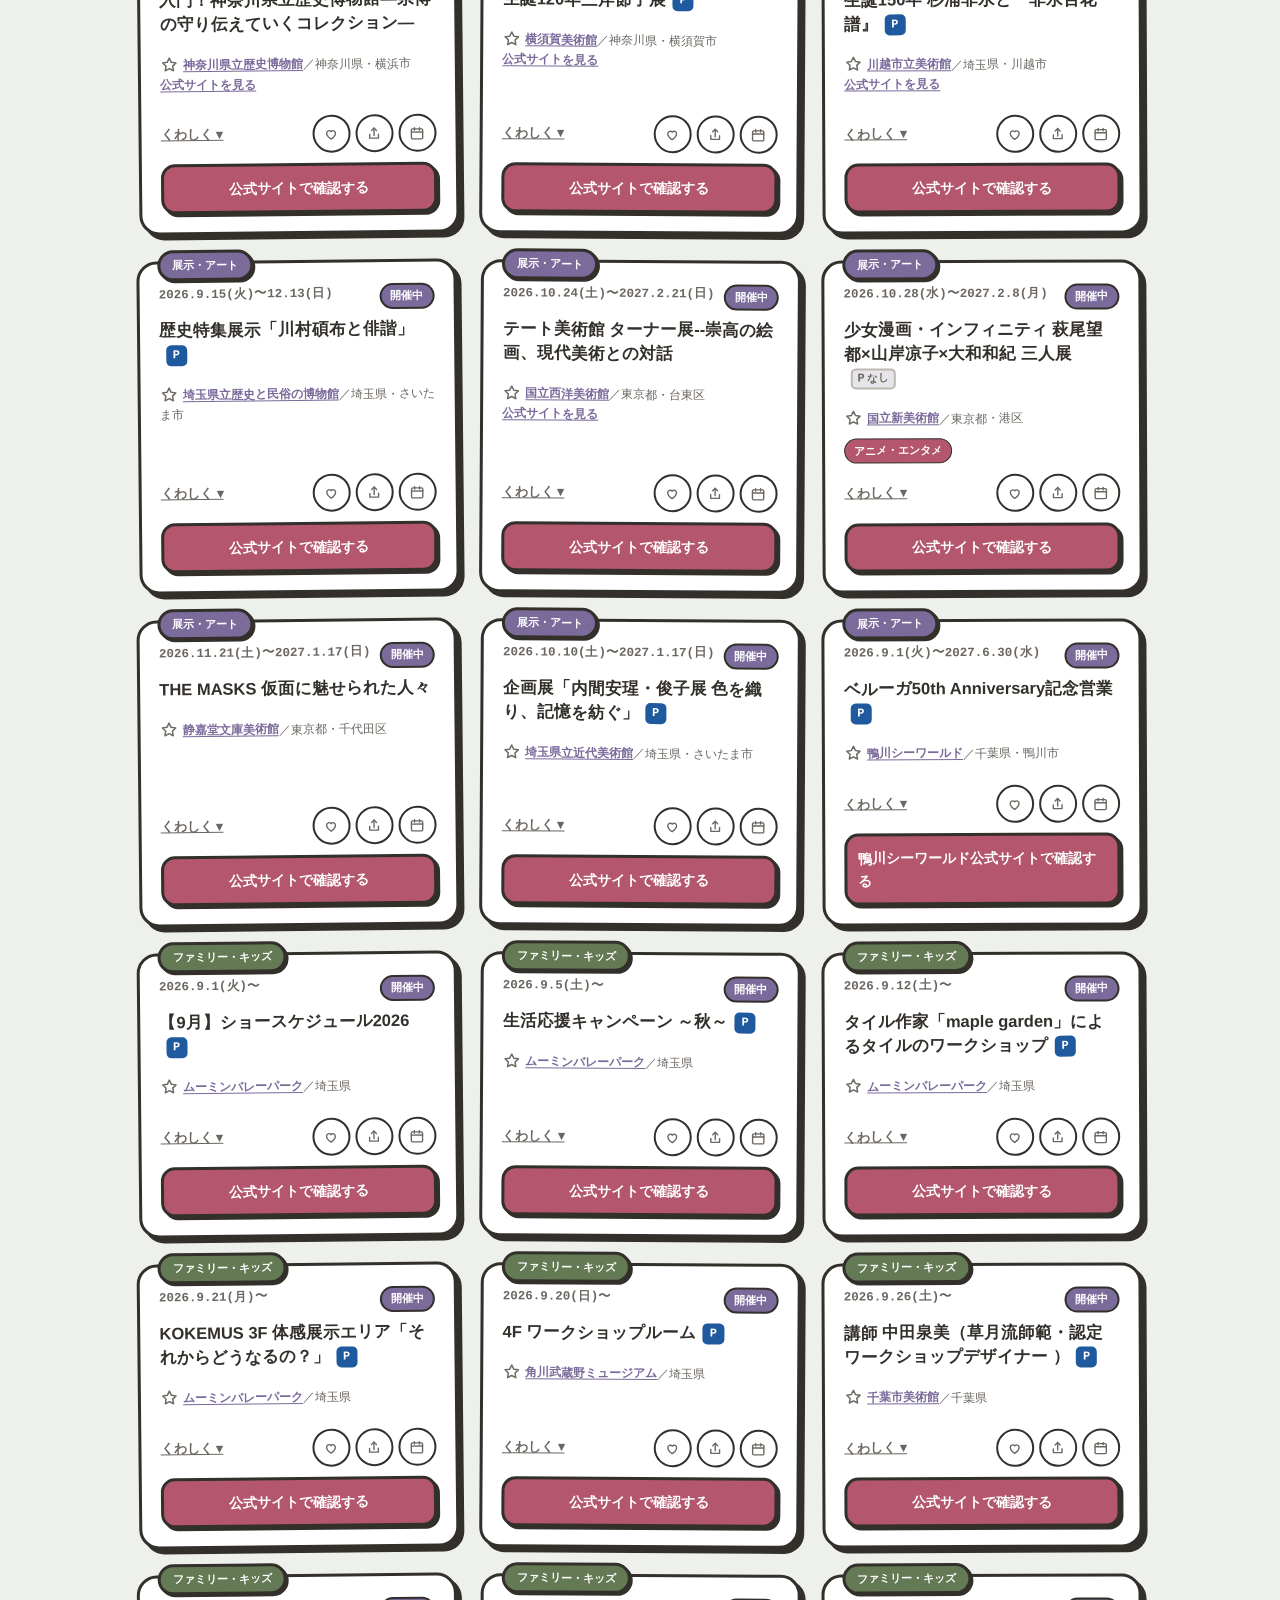
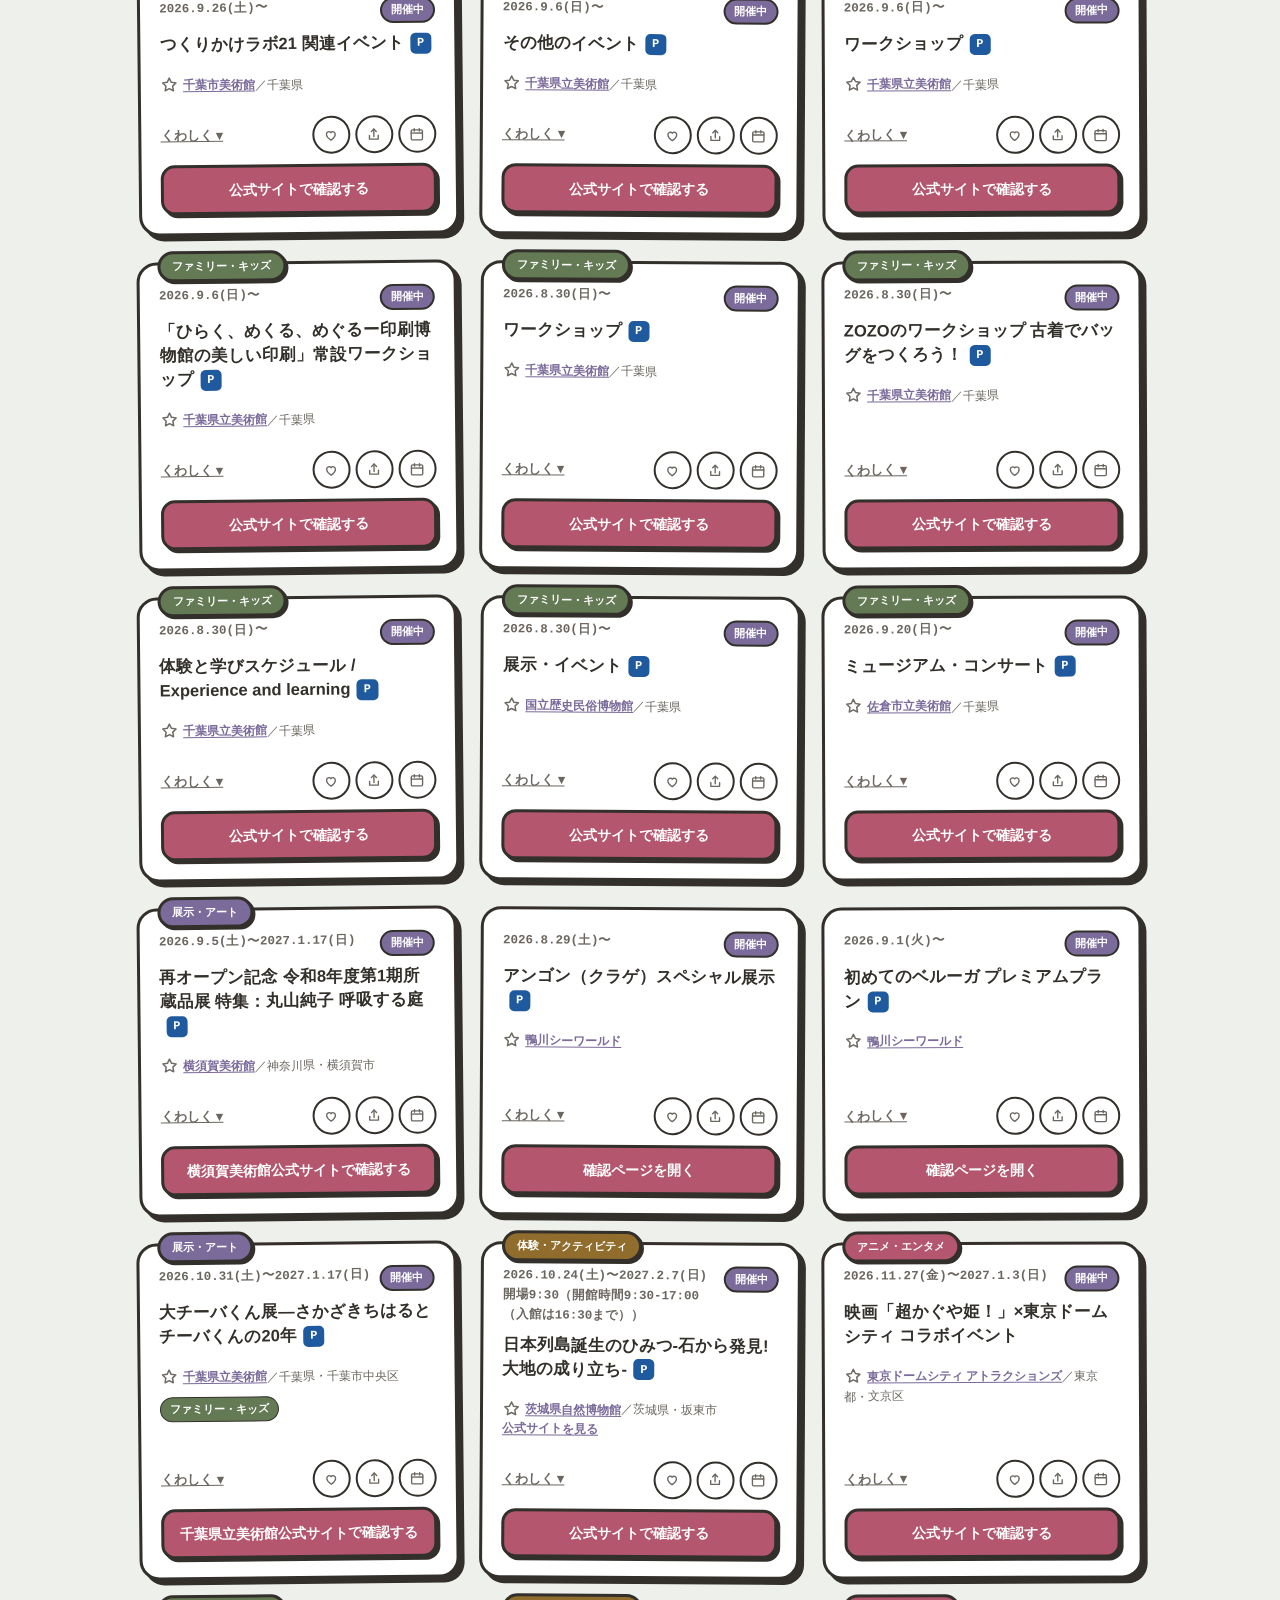
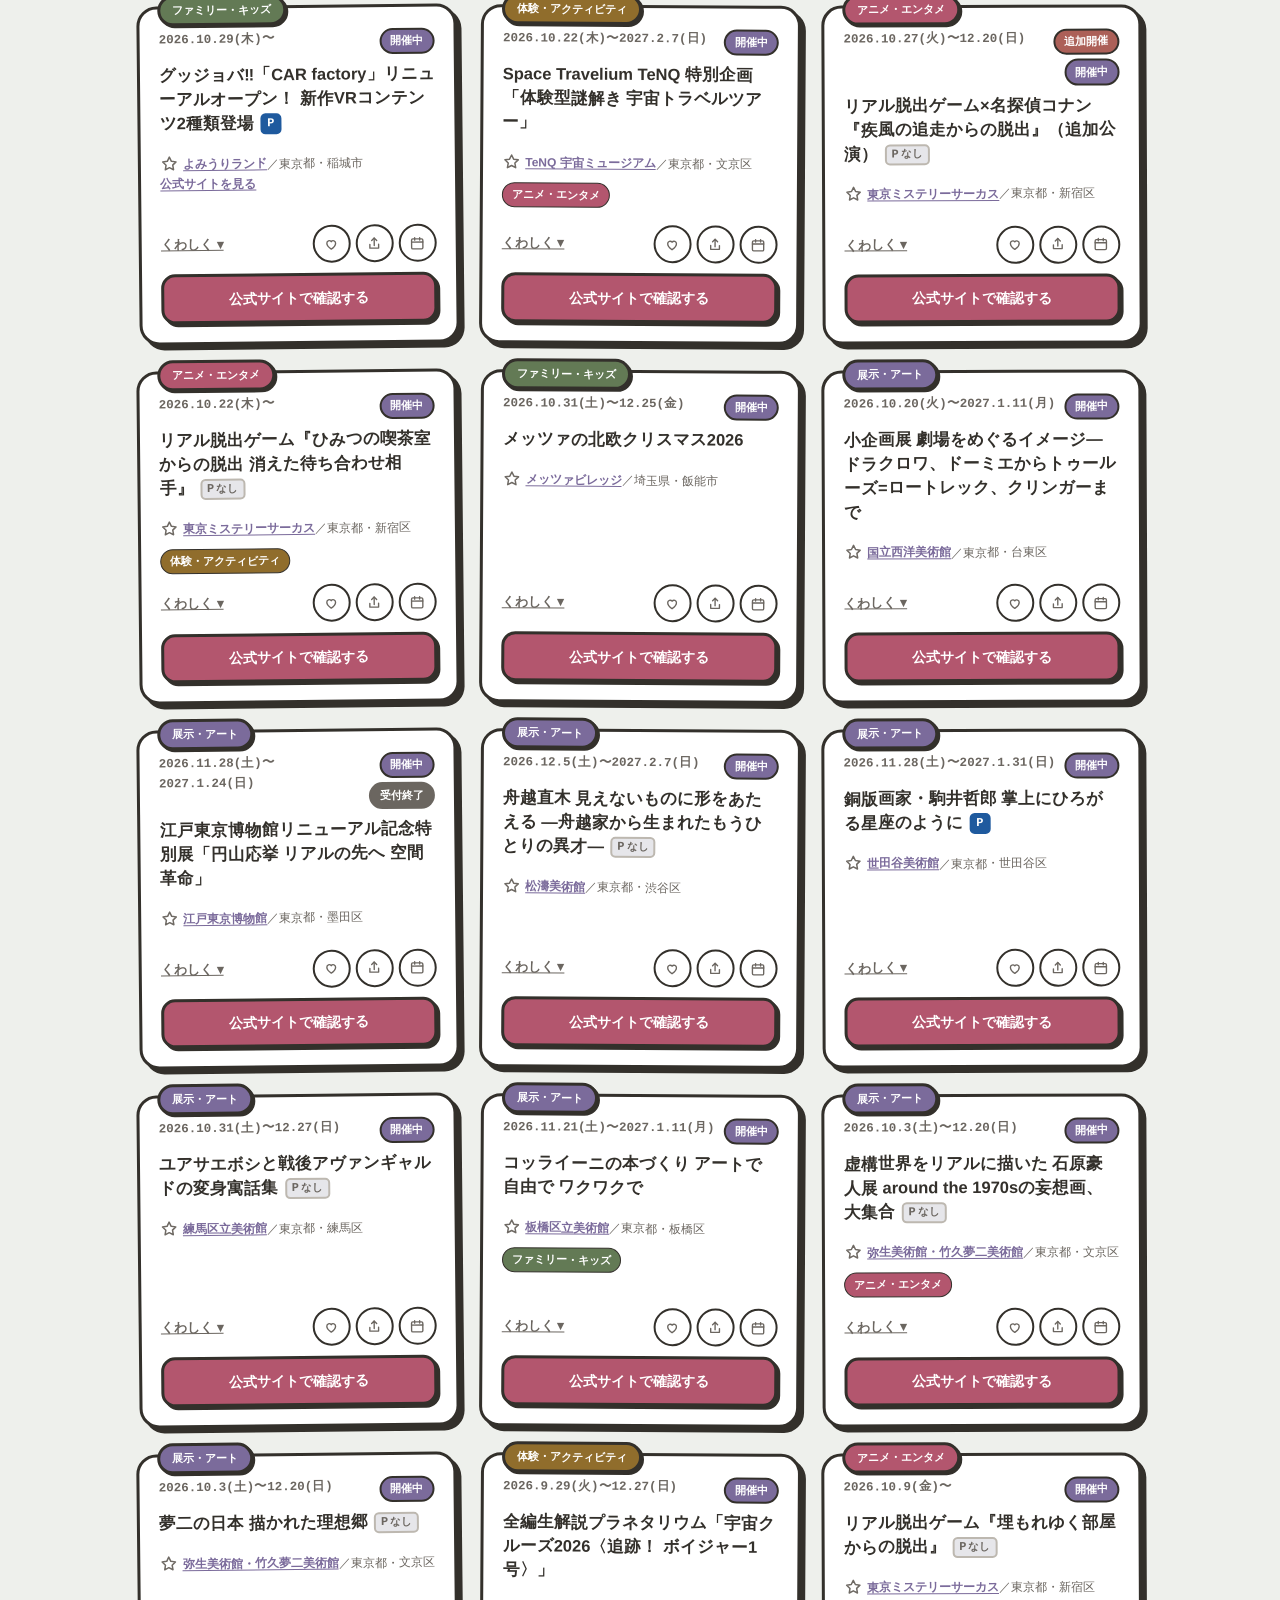
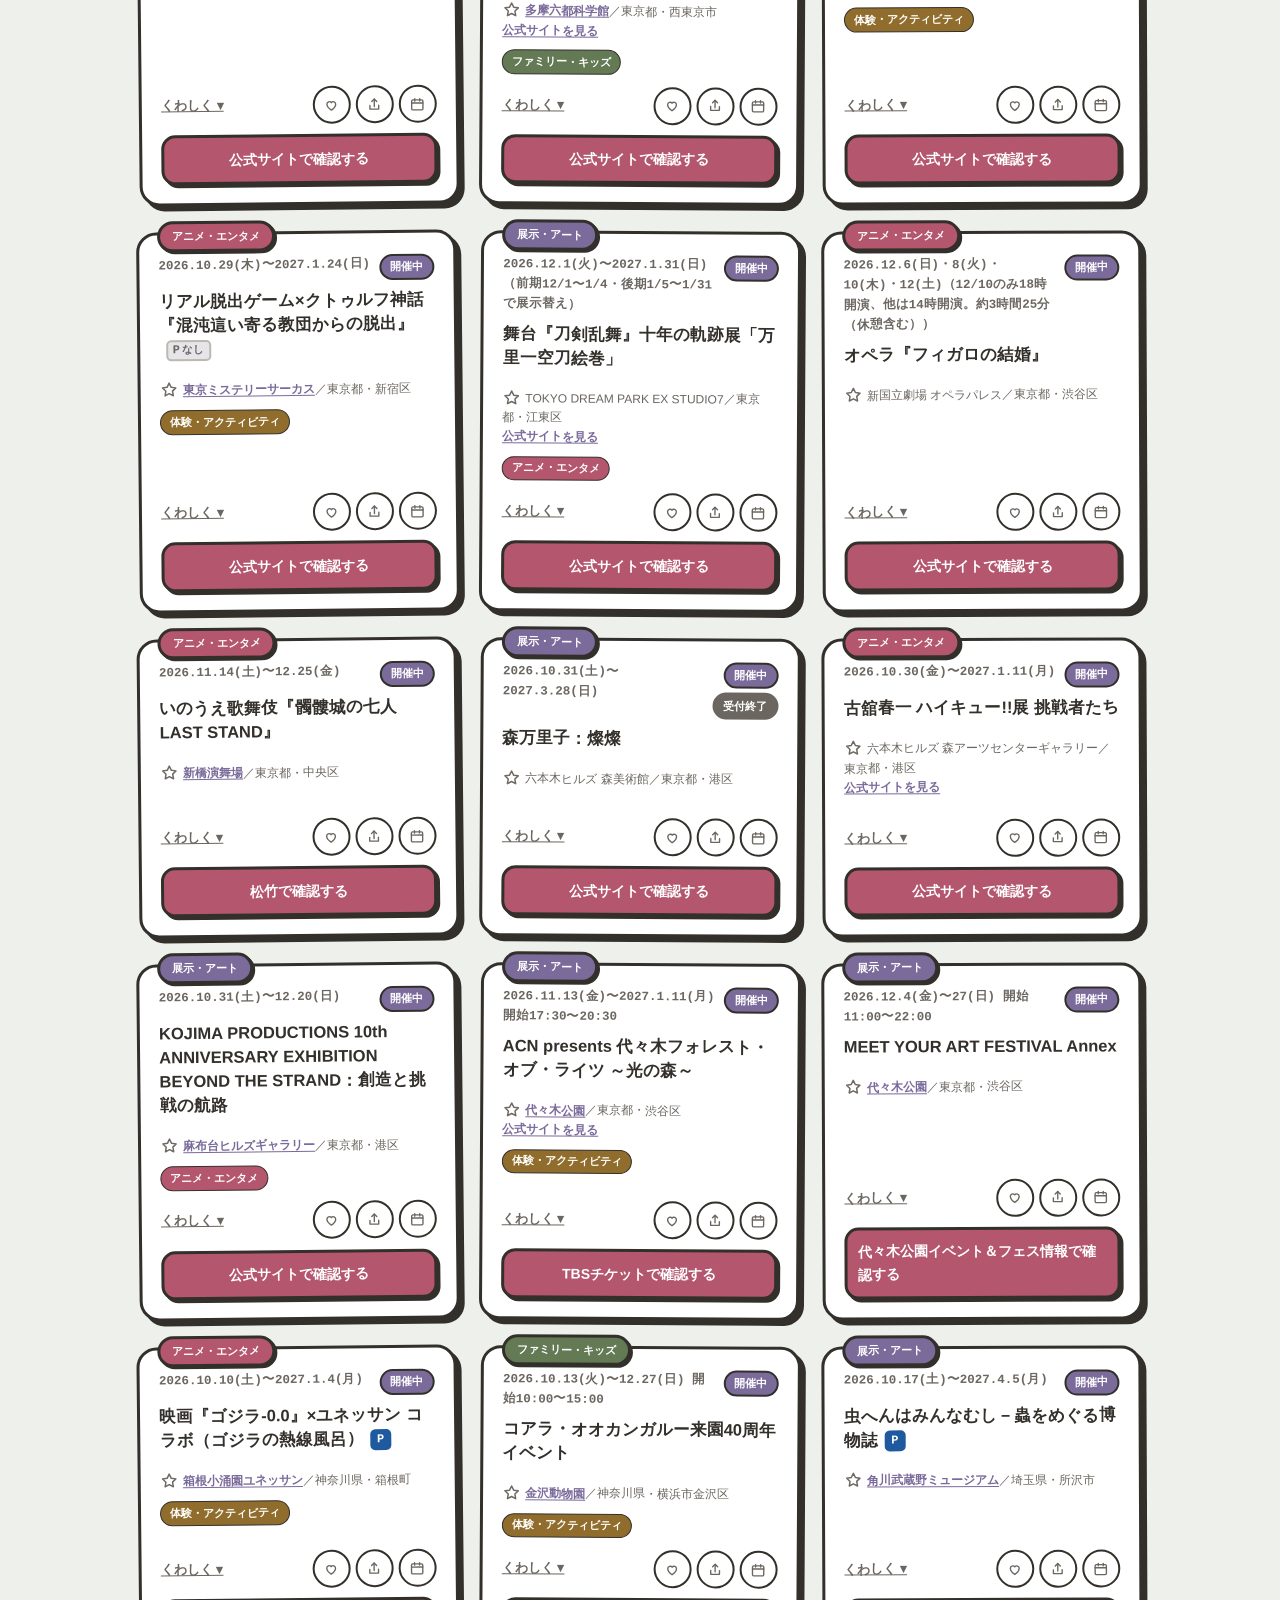
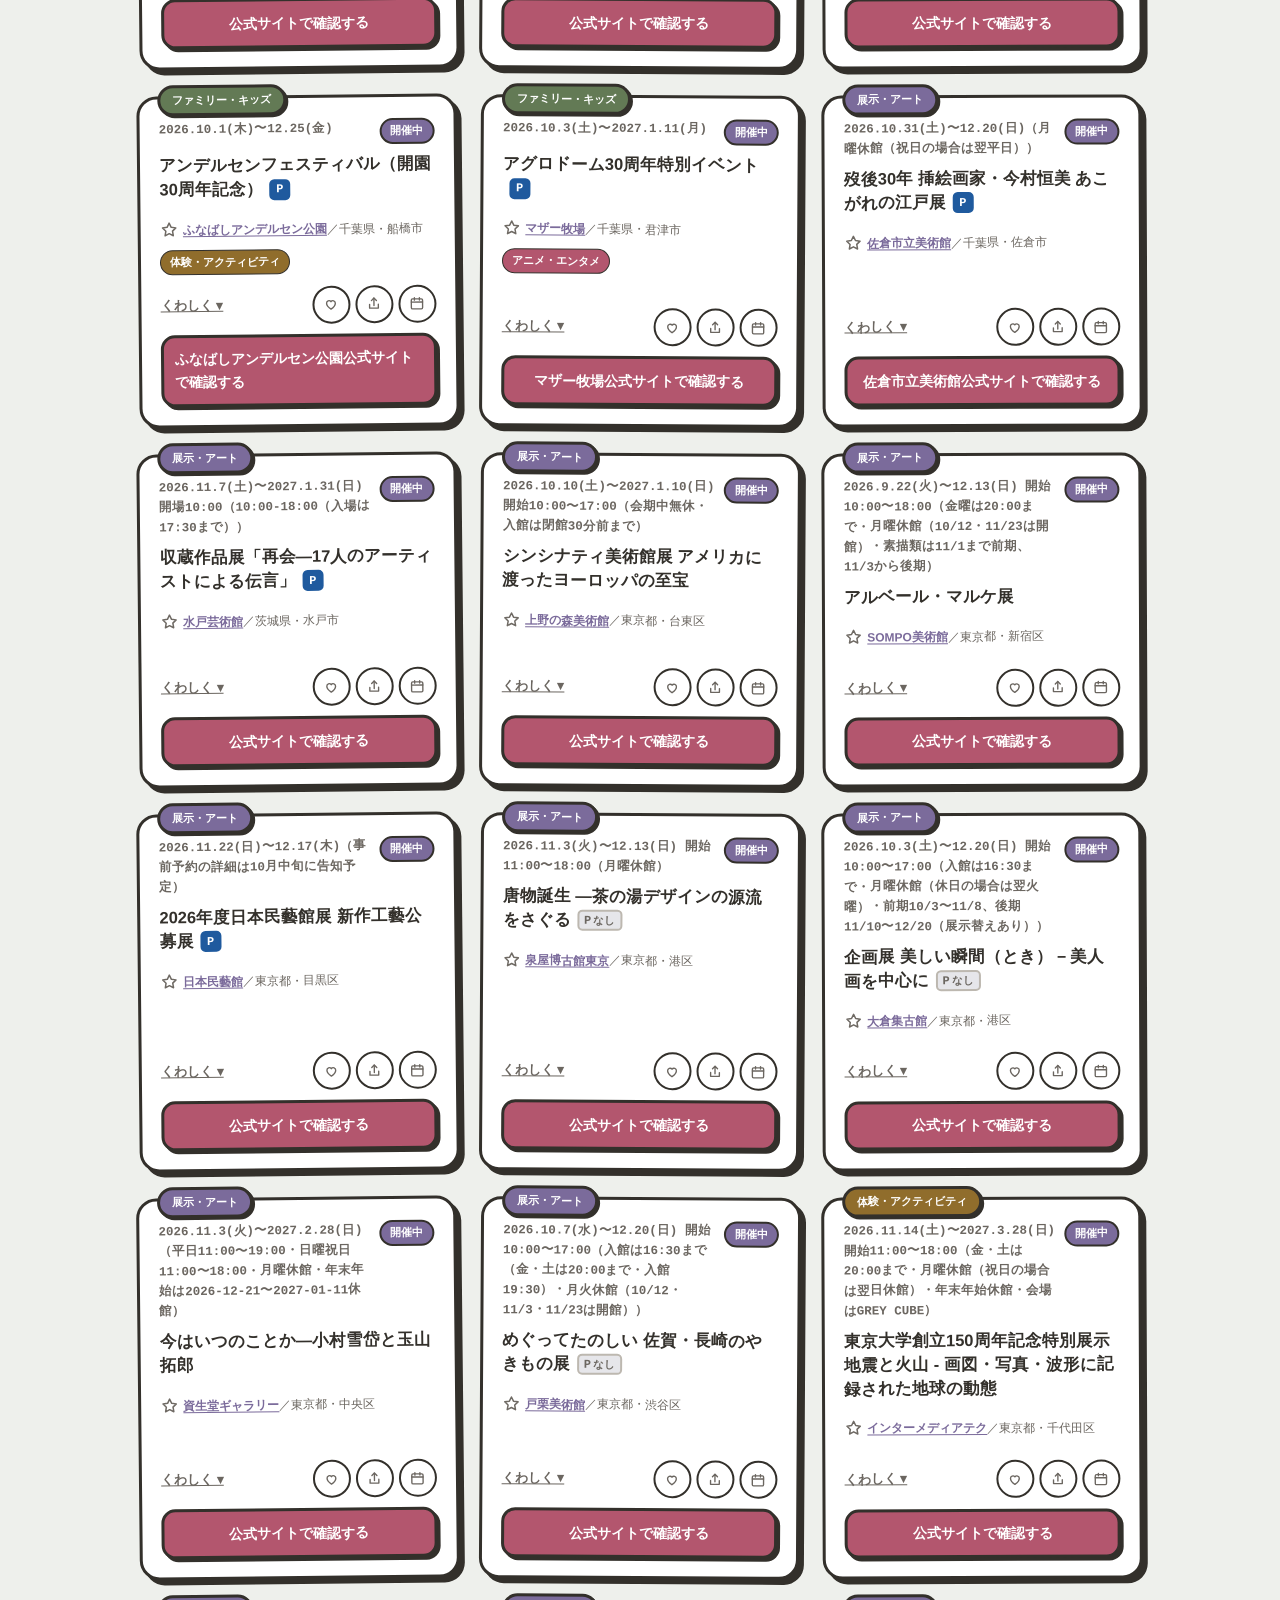
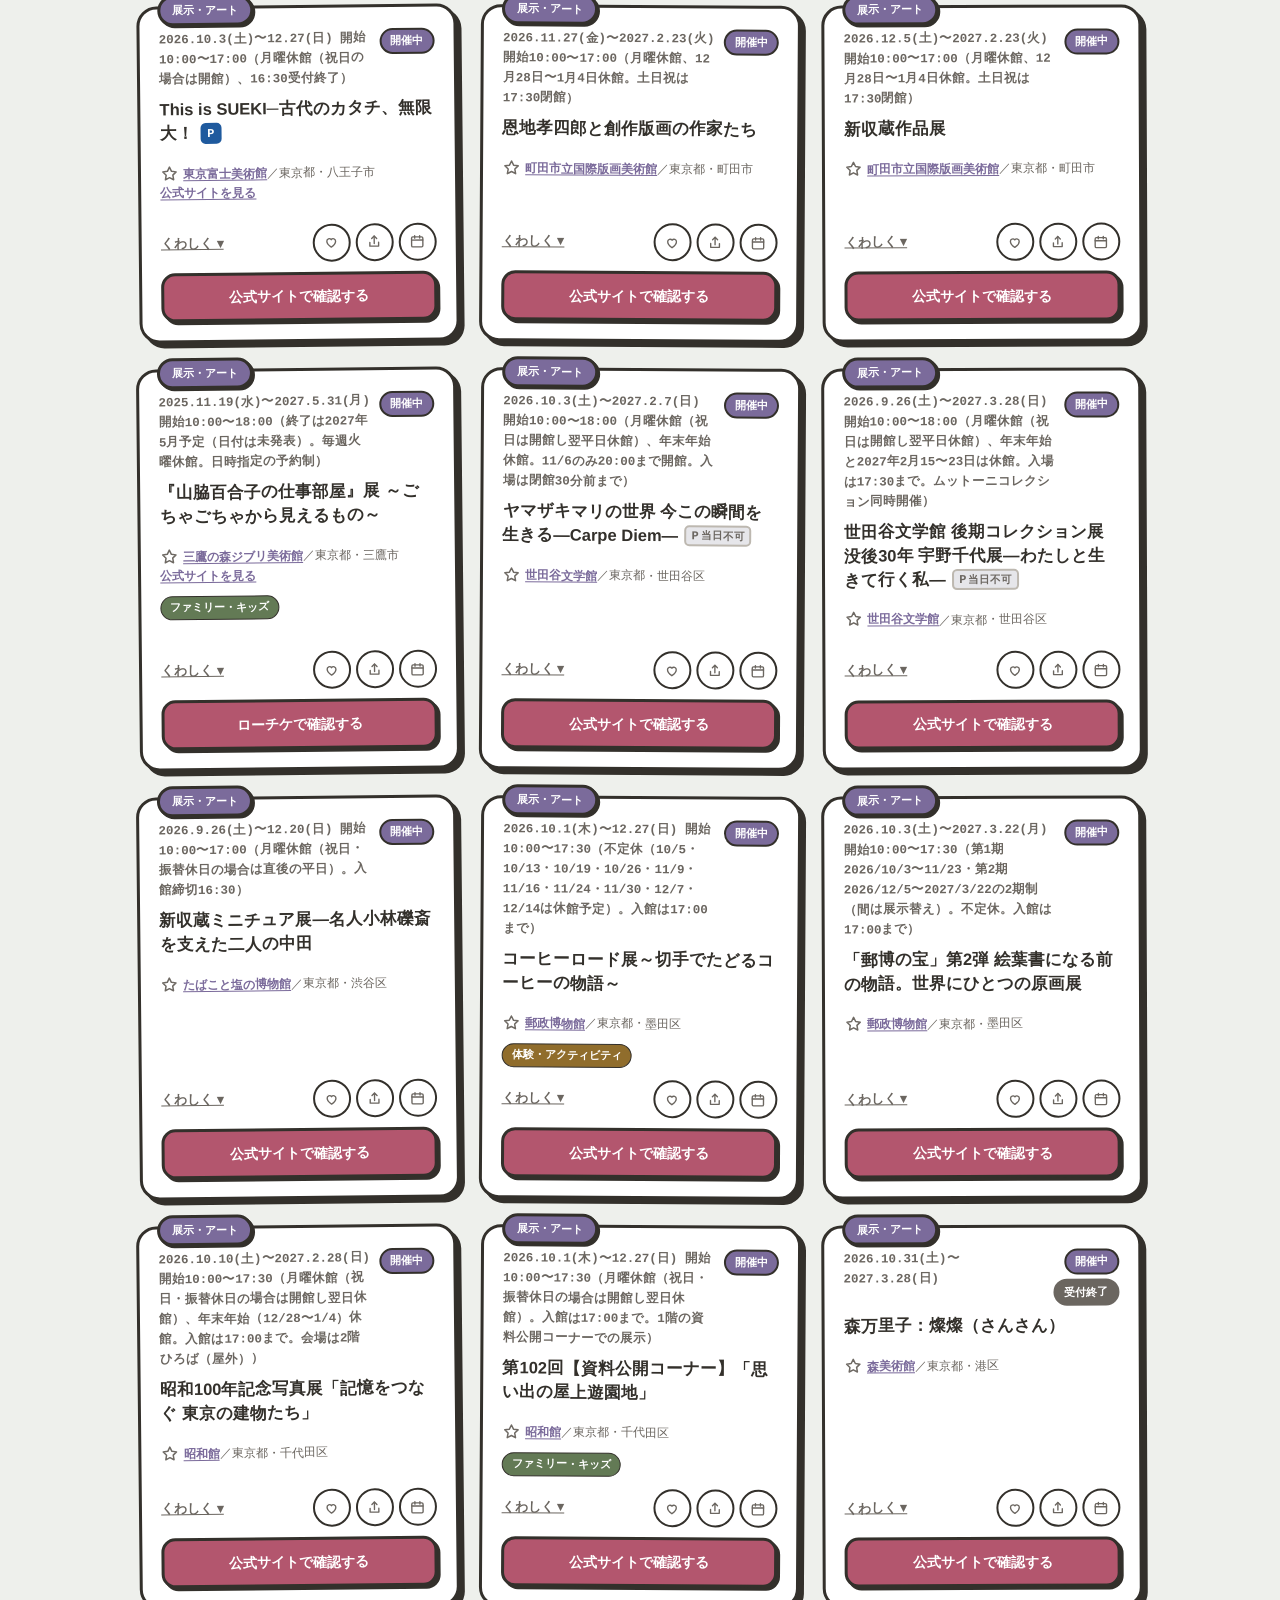
==== commit 7dd2e457: "UI点検の指摘をすべて直し、会場シートの★を見出しの横へ移す 今週のボード - 題名・ボタンの長押しでも止め、離しても押した扱いにしない - ページ送りでフォーカスが外れて Esc・矢印が効かなくなる" ====
--- a/index.html
+++ b/index.html
@@ -215,15 +215,31 @@
           </div>
           <!-- 表示中のタブのデータの更新日。タブを切り替えると中身が変わるので、
            何の更新日なのかが読み上げからも分かるよう aria-label を付け直す。 -->
-          <!-- 押すと今週のボードが開く（ui-weekly.js）。見た目は以前の日付の表示のまま変えない。
-           何が開くかは読み上げの名前でだけ伝える（render.js の syncUpdatedLabel が付け直す）。 -->
+          <!-- 押すと今週のボードが開く（ui-weekly.js）。ただの日付の表示に見えて押せると気づかれないので、
+           末尾に小さな › を置いて「この先がある」ことを見た目で伝える（飾りなので読み上げない）。
+           何が開くかは読み上げの名前で伝える（render.js の syncUpdatedLabel が付け直す）。 -->
           <button
             type="button"
             class="stat-chip"
             id="statUpdatedChip"
             aria-haspopup="dialog"
           >
-            最終更新日 <b id="statUpdated">–</b>
+            最終更新日 <b id="statUpdated">–</b
+            ><svg
+              class="stat-go"
+              viewBox="0 0 24 24"
+              width="12"
+              height="12"
+              fill="none"
+              stroke="currentColor"
+              stroke-width="3.4"
+              stroke-linecap="round"
+              stroke-linejoin="round"
+              aria-hidden="true"
+              focusable="false"
+            >
+              <path d="M9 4.5l7.5 7.5L9 19.5" />
+            </svg>
           </button>
         </div>
         <p class="offline-note" id="offlineNote" role="status" hidden>
@@ -807,7 +823,13 @@
     >
       <div class="map-sheet-inner">
         <div class="map-sheet-head">
-          <h2 id="placeSheetTitle">会場</h2>
+          <!-- 会場名の右に、お気に入りスポットの★だけを置く（ui-map.js の openPlaceSheet が
+           会場が名簿の1か所に当たるときだけ入れる）。見出しの中に入れないのは、
+           ダイアログの名前（aria-labelledby）に★の名前が混ざらないようにするため -->
+          <div class="ps-title">
+            <h2 id="placeSheetTitle">会場</h2>
+            <span class="ps-star" id="placeSheetStar"></span>
+          </div>
           <button
             type="button"
             class="popover-close"
@@ -881,13 +903,18 @@
           ×
         </button>
         <div class="onb-art" id="welcomeArt" aria-hidden="true"></div>
-        <div class="onb-body">
+        <div class="onb-body" id="welcomeBody">
           <div aria-live="polite" aria-atomic="true">
             <p class="onb-step" id="welcomeStep"></p>
             <h2 class="onb-title" id="welcomeTitle"></h2>
             <p class="onb-text" id="welcomeText"></p>
           </div>
-          <div class="onb-dots" id="welcomeDots" aria-hidden="true"></div>
+          <div
+            class="onb-dots"
+            id="welcomeDots"
+            role="group"
+            aria-label="ページを選ぶ"
+          ></div>
           <div class="onb-nav">
             <button type="button" class="onb-skip" id="welcomeSkip">
               スキップ
@@ -949,6 +976,14 @@
             </div>
           </div>
           <span class="sr-only" id="weeklyCount"></span>
+          <!-- ページが変わったときだけ「n / Nページ：見出し」を伝える（開いた直後は空。ui-weekly.js の announce） -->
+          <span
+            class="sr-only"
+            id="weeklyLive"
+            role="status"
+            aria-live="polite"
+            aria-atomic="true"
+          ></span>
           <div class="wk-body" id="weeklyBody"></div>
           <div class="wk-cta" id="weeklyCta"></div>
         </div>
--- a/assets/app.css
+++ b/assets/app.css
@@ -215,8 +215,8 @@
   gap: 0.6rem;
   align-items: center;
 }
-/* .tab-chip は押せるので min-height 44px を確保する。隣に並ぶ .stat-chip は
-   押せないが、同じ行で高さがずれると不揃いに見えるので同じ寸法にそろえる。 */
+/* .tab-chip は押せるので min-height 44px を確保する。隣に並ぶ .stat-chip も
+   今は押せる（今週のボードを開く。末尾の › はそのしるし）ので、同じ寸法にそろえる。 */
 .stat-chip {
   display: inline-flex;
   align-items: center;
@@ -900,6 +900,13 @@
   ) {
   background: #222951;
 }
+/* 限定・追加販売のタグは、昼は --sunny の塗りに --on-accent（昼は白）の文字。夜は塗りを上の藍へ
+   替えるが、--on-accent は夜に「明るい塗りの上の濃い文字」の色（#2a2438）になるため、
+   藍の上では 1.1:1 で読めなかった。夜は、塗りが暗いぶん文字を明るい黄（--sunny）にして、
+   昼の「黄のタグ」という識別を保つ */
+html.sky-night .card .ts-tag.limited {
+  color: var(--sunny);
+}
 html.sky-night .card :is(.price-compare, .coupon-note) {
   border-color: var(--line);
 }
@@ -2856,6 +2863,18 @@
   font-weight: 900;
   font-size: 17px;
   margin: 0;
+}
+/* 会場シートの見出し。会場名と★を1かたまりにして、閉じるボタンだけを右端へ離す。
+   名前が長いときは名前のほうが折り返し、★は押しどころを保ったまま名前の右に残る */
+.ps-title {
+  display: flex;
+  align-items: center;
+  flex: 1;
+  min-width: 0;
+}
+.ps-star {
+  flex: none;
+  display: inline-flex;
 }
 .map-sheet-help {
   margin: 0;
@@ -3798,6 +3817,34 @@
 .venue-rows .star-btn::after {
   inset: 0;
 }
+/* 会場シートの見出しの横の★（cards.js の starBtnHtml の head）。見た目の規則はカードの★と同じ
+   （塗りが登録済み・縁だけが未登録）で、文字は添えない。押す範囲は閉じるボタンと同じ 44px 角。
+   カードの★のように ::after で広げないのは、右隣が会場名・左隣がシートの縁で広げる余白が無く、
+   見えている枠がそのまま押せる範囲のほうが押し間違えにくいため */
+.star-head {
+  flex: none;
+  width: 44px;
+  height: 44px;
+  margin: 0 0 0 0.1rem;
+  vertical-align: baseline;
+  border-radius: 50%;
+}
+.star-head::after {
+  display: none;
+}
+.star-head svg {
+  width: 28px;
+  height: 28px;
+}
+/* 触って離した指の下に :hover が残る端末では、外した直後も黄色のままになり、
+   「外れた」が塗りの有無でしか分からなくなる。ホバーできる端末だけ色を変える */
+@media (hover: none) {
+  .star-head:not([aria-pressed="true"]):hover {
+    color: var(--text-faint);
+  }
+}
+/* 会場の★の文字つきの大きなボタンは廃止した（見出しの横の★に移した）。
+   この形は、アーティストのシートの人のボタン（.art-big）が引き続き使う */
 .star-big {
   display: inline-flex;
   align-items: center;
@@ -4682,6 +4729,12 @@
   justify-content: center;
   padding: 1rem;
 }
+/* 素早い2回タップ（iPhone の二度押しでの拡大）を無効にする。「つぎへ」を続けて押す案内なので、
+   2回目が拡大と取られると、枚も送られず画面だけ大きくなる */
+.onb-sheet,
+.onb-inner {
+  touch-action: manipulation;
+}
 .onb-inner {
   position: relative;
   width: min(400px, 100%);
@@ -4738,19 +4791,30 @@
   font-size: 14px;
   line-height: 1.7;
 }
+/* 点は押せるボタン。押しどころは 24×24px 以上（WCAG 2.2 の 2.5.8）にし、見える点は今の大きさのまま、
+   ボタンの中に置く。点の間隔は、ボタンの幅ぶん（24px）になる */
 .onb-dots {
   display: flex;
   justify-content: center;
-  gap: 6px;
-  margin: 0.9rem 0;
-}
-.onb-dots i {
+  margin: 0.5rem 0;
+}
+.onb-dot {
+  display: grid;
+  place-items: center;
+  min-width: 24px;
+  height: 24px;
+  padding: 0;
+  border: 0;
+  border-radius: 999px;
+  background: none;
+}
+.onb-dot i {
   width: 8px;
   height: 8px;
   border: 2px solid var(--text-soft);
   border-radius: 50%;
 }
-.onb-dots i.on {
+.onb-dot.on i {
   width: 22px;
   border-radius: 999px;
   border-color: var(--text);
@@ -4783,6 +4847,69 @@
   margin-left: auto;
   /* 全 button に text-align:left を掛けているため、幅を広げた主ボタンは文字が左に寄る */
   text-align: center;
+}
+
+/* 背の低い画面。絵(180px)・本文・ボタンが縦に積まれると、スマホを横にした高さ（320〜390px）には
+   収まらず、本文が自分の中でスクロールして、見出しが絵の下に隠れたままになる。
+   縦向きでも小さい端末（高さ600px以下）では絵を縮め、横向きなど幅のある背の低い画面では、
+   絵を左・本文を右に並べて縦を節約する。どちらも見出しから読める位置を基準にする。 */
+@media (max-height: 600px) {
+  .onb-art {
+    height: 128px;
+  }
+  .onb-art svg {
+    height: 100%;
+    width: auto;
+    max-width: 100%;
+    padding: 0.4rem 0;
+  }
+  .onb-body {
+    padding-top: 0.8rem;
+    padding-bottom: 0.9rem;
+  }
+}
+@media (max-height: 480px) and (min-width: 480px) {
+  .onb-sheet {
+    padding: 0.5rem;
+  }
+  .onb-inner {
+    flex-direction: row;
+    width: min(720px, 100%);
+  }
+  .onb-art {
+    width: 36%;
+    height: auto;
+    border-right: 3px solid var(--ink);
+    border-bottom: 0;
+  }
+  .onb-art svg {
+    width: 100%;
+    height: auto;
+    padding: 0;
+  }
+  .onb-body {
+    flex: 1;
+    min-width: 0;
+    /* 右上の × が、見出しに重ならないようにする */
+    padding: 0.6rem 1rem 0.7rem;
+  }
+  .onb-step,
+  .onb-title {
+    padding-right: 2.6rem;
+  }
+  .onb-title {
+    font-size: 18px;
+  }
+  /* 枚ごとに文の長さが違うので、ボタンが動かないよう4行ぶんの高さを取っておく（幅が狭い 568px で
+     一番長い文が4行になる） */
+  .onb-text {
+    min-height: 6.4em;
+    font-size: 13px;
+    line-height: 1.6;
+  }
+  .onb-dots {
+    margin: 0.2rem 0;
+  }
 }
 
 /* 今週のボード：画面を占有するストーリー。ページごとに色の違う地の上へ、白い大きな文字を置く。
@@ -4794,6 +4921,13 @@
   padding: 0;
   background: #33302b;
 }
+/* ボードが開いている間の本文（ui-weekly.js の coverBackground）。ボードが全面を覆うので、
+   背面は inert ではなく、中身を計算も描画もしない状態にする。箱の高さは、開く直前の値を
+   --wk-main-h で保つ（保たないと、閉じたあとのスクロール位置が先頭へ寄る） */
+main.wk-under {
+  content-visibility: hidden;
+  contain-intrinsic-block-size: var(--wk-main-h);
+}
 .wk-inner {
   position: relative;
   --wk-ink: #33302b;
@@ -4805,6 +4939,13 @@
   overflow: hidden;
   background: linear-gradient(160deg, #7b6b9b, #b3566e);
   color: #fff;
+  /* 長押しは「止めて読む」操作に使うので、iPhone などの文字選択（コピーの吹き出し・拡大鏡）と
+     リンクの長押しメニューを出さない。選択が始まると指の動きが奪われ、止める操作も途切れるため */
+  -webkit-user-select: none;
+  user-select: none;
+  -webkit-touch-callout: none;
+  /* 右をタップして続けて送るとき、素早い2回のタップが「拡大」と解釈されて画面が拡大されないようにする */
+  touch-action: manipulation;
 }
 .wk-inner:focus {
   outline: none;
@@ -4885,6 +5026,16 @@
   margin: 0;
   font-size: 12px;
   font-weight: 700;
+}
+/* 320px 幅では題名と更新日が並びきらず、語の途中で折り返す。折り返さず、足りない分は題名を「…」で省く
+   （更新日のほうが、見に来た目的に近い）。読み上げの名前（aria-labelledby）は省かれない全文のまま */
+.wk-who > span:not(.wk-av) {
+  white-space: nowrap;
+}
+#weeklyTitle {
+  min-width: 0;
+  overflow: hidden;
+  text-overflow: ellipsis;
 }
 .wk-av {
   display: grid;
@@ -4939,6 +5090,13 @@
   min-height: 0;
   overflow-y: auto;
   padding: 0.6rem 22px;
+}
+/* まだ下に続きがあるときだけ、下端をフェードさせる（ui-weekly.js の syncMore）。背の低い画面では
+   本文の一部しか見えず、スクロールできることが見た目では分からないため。マスクは枠に掛かり、
+   中身がスクロールしても下端に固定されるので、いちばん下まで読めば（.has-more が外れて）消える */
+.wk-body.has-more {
+  -webkit-mask-image: linear-gradient(#000 calc(100% - 32px), transparent);
+  mask-image: linear-gradient(#000 calc(100% - 32px), transparent);
 }
 .wk-page {
   margin: auto 0;
@@ -5173,6 +5331,106 @@
     padding-bottom: max(16px, env(safe-area-inset-bottom));
   }
 }
+/* 320px 前後では、帯の余白・丸ボタン・文字をわずかに詰めて、省かずに収める */
+@media (max-width: 340px) {
+  .wk-top {
+    gap: 0.4rem;
+    padding-right: 10px;
+    padding-left: 10px;
+  }
+  .wk-who {
+    gap: 6px;
+    font-size: 11px;
+  }
+  .wk-round {
+    width: 34px;
+    height: 34px;
+  }
+  .wk-ctl {
+    gap: 0.3rem;
+  }
+}
+/* さらに背の低い画面（スマホを横にした高さ 320〜430px）。帯・ボタンで縦が尽きて、本文が2〜3割しか
+   見えず、週末のページは題名の札がほとんど隠れる。帯とボタンを細くし、下のボタンは横に並べる（折り返しは許す）。
+   それでも溢れるぶんは、本文だけがスクロールする（下端のフェードが手がかり） */
+@media (max-height: 480px) {
+  .wk-bars {
+    padding: max(6px, env(safe-area-inset-top)) 14px 4px;
+  }
+  .wk-top {
+    padding-top: 0;
+    padding-bottom: 0;
+  }
+  .wk-av {
+    width: 24px;
+    height: 24px;
+  }
+  .wk-round {
+    width: 32px;
+    height: 32px;
+    font-size: 16px;
+  }
+  .wk-body {
+    padding-top: 0.3rem;
+    padding-bottom: 0.3rem;
+  }
+  .wk-h {
+    margin-bottom: 0.25rem;
+    font-size: 20px;
+  }
+  .wk-kicker,
+  .wk-range {
+    font-size: 12px;
+  }
+  .wk-big {
+    margin: 0.1rem 0;
+    font-size: 34px;
+  }
+  .wk-big small {
+    font-size: 14px;
+  }
+  .wk-sub,
+  .wk-note,
+  .wk-text {
+    margin-bottom: 0.3rem;
+    font-size: 12px;
+    line-height: 1.5;
+  }
+  .wk-note {
+    margin-top: 0.4rem;
+  }
+  .wk-updates,
+  .wk-list {
+    gap: 5px;
+    margin-top: 8px;
+  }
+  .wk-updates li {
+    padding: 4px 10px;
+  }
+  .wk-item {
+    min-height: 36px;
+    padding: 4px 10px;
+  }
+  .wk-group {
+    margin-top: 6px;
+  }
+  .wk-cta {
+    flex-flow: row wrap;
+    gap: 0.5rem;
+    padding: 0.3rem 22px max(10px, env(safe-area-inset-bottom));
+  }
+  .wk-cta .map-btn,
+  .wk-cta .map-btn.primary {
+    flex: 1 1 11em;
+    min-height: 40px;
+    padding: 0.3rem 0.6rem;
+    font-size: 13px;
+  }
+  .wk-hint {
+    flex: 1;
+    padding-top: 0;
+  }
+}
 @media (prefers-reduced-motion: reduce) {
   .wk-page {
     animation: none;
@@ -5181,12 +5439,31 @@
     animation: none;
     transform: scaleX(1);
   }
-}
-
-/* 「最終更新日」はボタンでもある（今週のボードが開く）。見た目は以前の表示のまま変えない */
+  /* 再開を押した人（ui-weekly.js が .is-resumed を付ける）の棒だけは動かす。上の animation: none では
+     animationend が来ず、再開しても進まないため。animation の一括指定は一時停止（.is-paused）の指定を
+     打ち消してしまうので、必要な4つだけを個別に書く */
+  .wk-sheet.is-resumed .wk-bar.cur .wk-fill {
+    animation-name: wk-fill;
+    animation-duration: var(--wk-dur, 7s);
+    animation-timing-function: linear;
+    animation-fill-mode: forwards;
+    transform: scaleX(0);
+  }
+}
+
+/* 「最終更新日」はボタンでもある（今週のボードが開く）。日付の表示と見分けがつくよう、
+   末尾に小さな › を置く。色は文字と同じ（currentColor）にして、昼も夜も文字と同じ対比（3:1 以上）で
+   読めるようにする。幅は 12px ＋ 余白だけ増えるが、チップの高さ（44px）と並びは変わらない。
+   日付の数字に寄せて置くのは、離れると「別の部品」に見えて手がかりにならないため */
 button.stat-chip {
   color: inherit;
   line-height: inherit;
   text-align: left;
   cursor: pointer;
 }
+.stat-chip .stat-go {
+  flex: none;
+  width: 12px;
+  height: 12px;
+  margin-left: -0.15em;
+}
